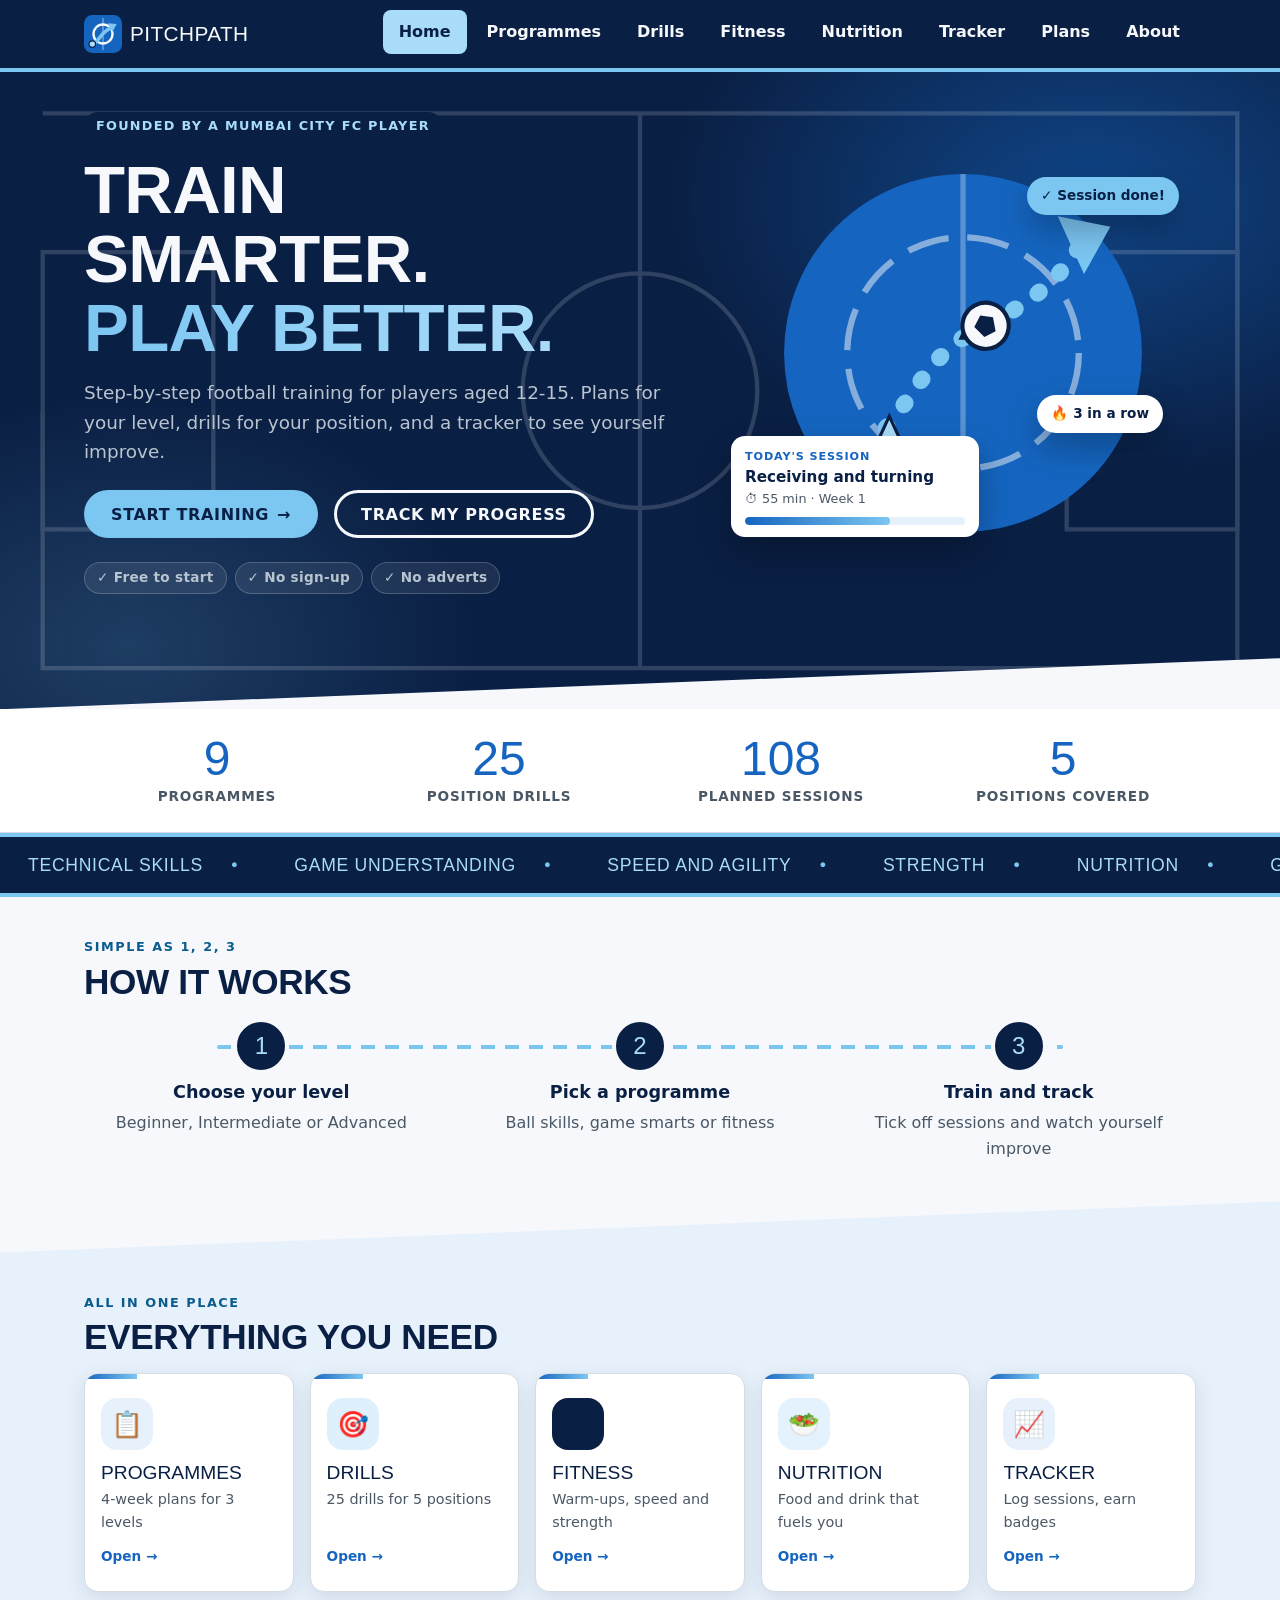
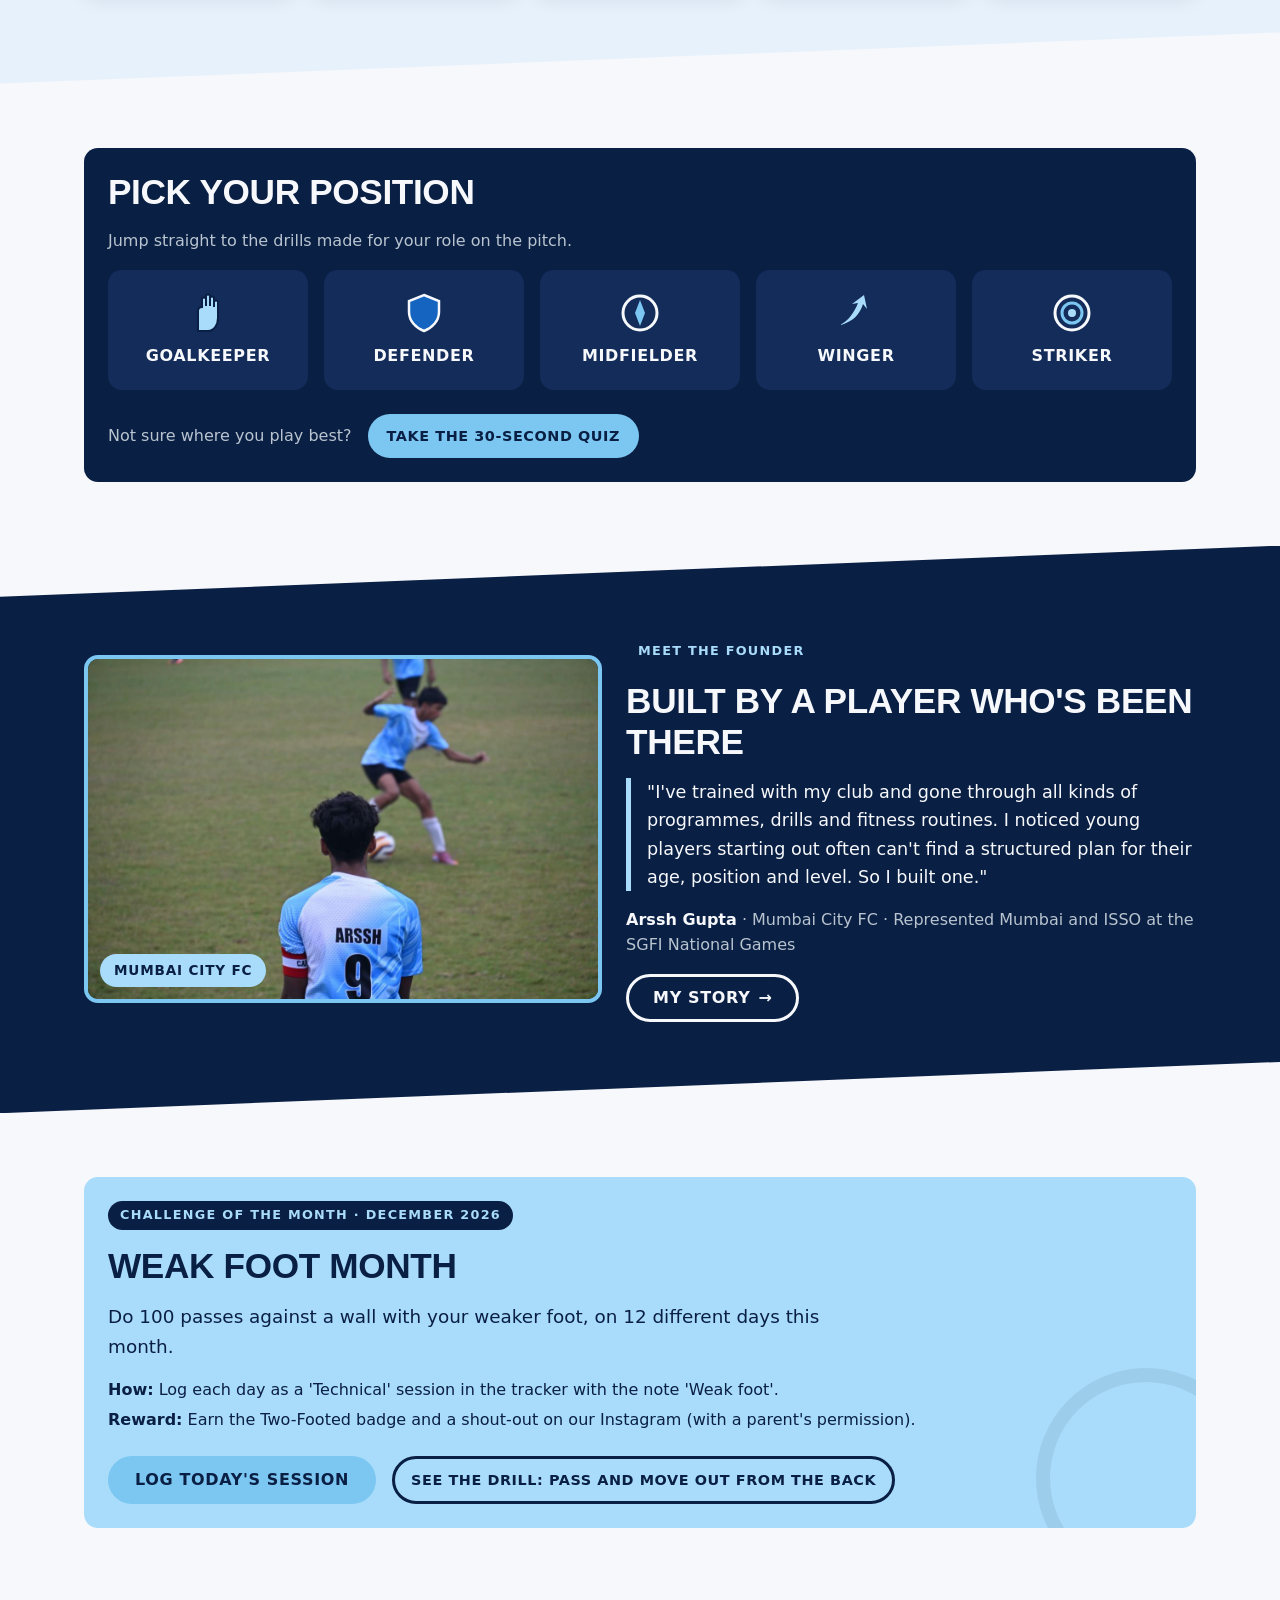
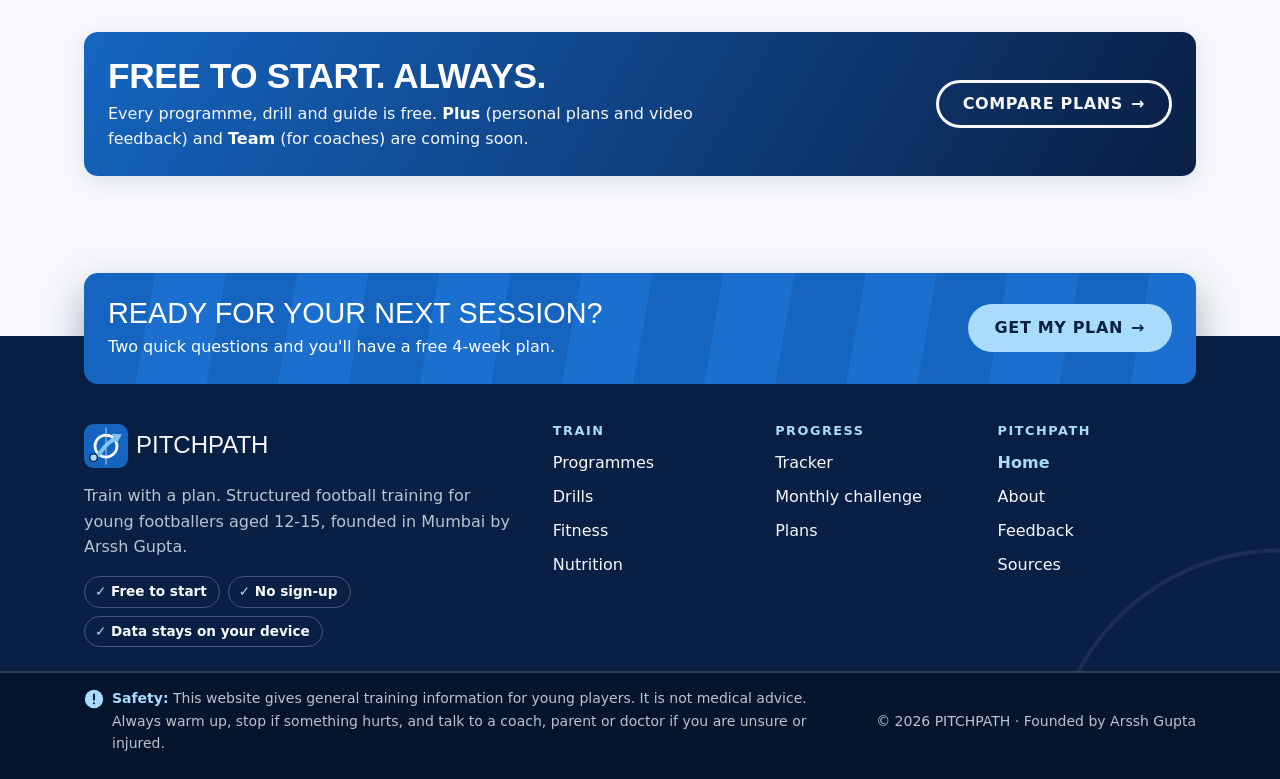
==== index.html @ d15c6f80 "Simpler programme plan, 25 drills, Sky & Navy palette and a new-look home page - Programmes: 'Today'" ====
<!DOCTYPE html>
<html lang="en">
<head>
  <meta charset="utf-8">
  <meta name="viewport" content="width=device-width, initial-scale=1">
  <title>PITCHPATH: Train with a plan.</title>
  <meta name="description" content="Free, structured football training for young players aged 12-15: programmes, position drills, fitness, nutrition and a progress tracker. Founded by Mumbai City FC player Arssh Gupta.">
  <link rel="icon" href="assets/img/logo-icon.svg" type="image/svg+xml">
  <link rel="stylesheet" href="assets/css/variables.css">
  <link rel="stylesheet" href="assets/css/base.css">
  <link rel="stylesheet" href="assets/css/components.css">
  <link rel="stylesheet" href="assets/css/pages.css">
  <script type="module" src="assets/js/layout.js"></script>
  <script type="module" src="assets/js/plans.js"></script>
  <script type="module" src="assets/js/quiz.js"></script>
</head>
<body>
  <a class="skip-link" href="#main">Skip to main content</a>
  <div id="site-header"></div>
  <noscript>
    <nav class="noscript-nav" aria-label="Main (no JavaScript)">
      <a href="index.html">Home</a><a href="programmes.html">Programmes</a><a href="drills.html">Drills</a><a href="fitness.html">Fitness</a><a href="nutrition.html">Nutrition</a><a href="tracker.html">Tracker</a><a href="plans.html">Plans</a><a href="about.html">About</a><a href="feedback.html">Feedback</a><a href="sources.html">Sources</a>
    </nav>
    <p class="notice notice--warning container">Some parts of this site (drills, tracker, timers) need JavaScript turned on.</p>
  </noscript>

  <main id="main" tabindex="-1">
    <!-- HERO -->
    <section class="hero on-dark" aria-labelledby="hero-title">
      <svg class="hero__pitch" viewBox="0 0 1200 600" preserveAspectRatio="xMidYMid slice" aria-hidden="true" focusable="false">
        <g fill="none" stroke="#F6F8FB" stroke-width="4">
          <rect class="draw" x="40" y="40" width="1120" height="520"/>
          <line class="draw" x1="600" y1="40" x2="600" y2="560"/>
          <circle class="draw" cx="600" cy="300" r="110"/>
          <rect class="draw" x="40" y="170" width="160" height="260"/>
          <rect class="draw" x="1000" y="170" width="160" height="260"/>
        </g>
      </svg>
      <div class="container hero__grid">
        <div class="hero__text">
          <span class="eyebrow hero-in" style="--delay:0ms">Founded by a Mumbai City FC player</span>
          <h1 id="hero-title" class="hero-in" style="--delay:120ms">Train smarter. <span class="highlight">Play better.</span></h1>
          <p class="lead hero-in" style="--delay:240ms">Step-by-step football training for players aged 12-15. Plans for your level, drills for your position, and a tracker to see yourself improve.</p>
          <div class="btn-row hero-in" style="--delay:360ms">
            <a class="btn btn--primary btn--arrow" href="programmes.html">Start Training</a>
            <a class="btn btn--outline" href="tracker.html">Track My Progress</a>
          </div>
          <ul class="hero__proof hero-in" style="--delay:480ms" aria-label="Why PITCHPATH"><li>✓ Free to start</li><li>✓ No sign-up</li><li>✓ No adverts</li></ul>
        </div>
        <!-- Hero visual: the animated ball path, with floating "app" cards
             that show what using PITCHPATH looks like -->
        <div class="hero__visual" aria-hidden="true">
        <svg class="hero__art" viewBox="0 0 380 380" aria-hidden="true" focusable="false">
            <circle cx="190" cy="190" r="170" fill="#1565C0"/>
            <circle class="spin-slow" cx="190" cy="190" r="110" fill="none" stroke="#F6F8FB" stroke-width="6" opacity="0.5" stroke-dasharray="40 18"/>
            <line x1="190" y1="20" x2="190" y2="360" stroke="#F6F8FB" stroke-width="5" opacity="0.3"/>
            <path id="ball-path" d="M70 290 C130 280 140 200 200 170 S280 120 300 90" fill="none" stroke="#7CC6F2" stroke-width="16" stroke-linecap="round" stroke-dasharray="2 26" class="dash-move"/>
            <polygon class="arrow-pulse" points="280,60 330,70 305,115" fill="#7CC6F2"/>
            <polygon points="120,250 108,276 132,276" fill="#A9DCFA" stroke="#0A1F44" stroke-width="3"/>
            <polygon points="200,150 188,176 212,176" fill="#A9DCFA" stroke="#0A1F44" stroke-width="3"/>
            <g class="rolling-ball">
              <circle r="22" fill="#F6F8FB" stroke="#0A1F44" stroke-width="4"/>
              <polygon points="0,-11 10,-4 6,9 -6,9 -10,-4" fill="#0A1F44"/>
              <animateMotion dur="3.6s" repeatCount="indefinite" keyPoints="0;1;1" keyTimes="0;0.75;1" calcMode="linear" rotate="auto">
                <mpath href="#ball-path"/>
              </animateMotion>
            </g>
          </svg>
          <div class="float-card float-card--plan">
            <span class="float-card__label">Today's session</span>
            <strong>Receiving and turning</strong>
            <span class="float-card__meta">⏱ 55 min · Week 1</span>
            <span class="float-card__bar"><span></span></span>
          </div>
          <div class="float-chip float-chip--done">✓ Session done!</div>
          <div class="float-chip float-chip--streak">🔥 3 in a row</div>
        </div>
      </div>
    </section>

    <!-- NUMBERS (count up when they scroll into view) -->
    <section class="stats-strip" aria-label="PITCHPATH in numbers">
      <div class="container stats-strip__grid">
        <div class="count-stat" data-reveal><span class="count-stat__value" data-count="9">9</span><span class="count-stat__label">Programmes</span></div>
        <div class="count-stat" data-reveal><span class="count-stat__value" data-count="25">25</span><span class="count-stat__label">Position drills</span></div>
        <div class="count-stat" data-reveal><span class="count-stat__value" data-count="108">108</span><span class="count-stat__label">Planned sessions</span></div>
        <div class="count-stat" data-reveal><span class="count-stat__value" data-count="5">5</span><span class="count-stat__label">Positions covered</span></div>
      </div>
    </section>

    <!-- MOVING TICKER -->
    <div class="ticker" aria-hidden="true">
      <div class="ticker__track">
        <span>Technical skills</span><span>Game understanding</span><span>Speed and agility</span><span>Strength</span><span>Nutrition</span><span>Goalkeepers</span><span>Defenders</span><span>Midfielders</span><span>Wingers</span><span>Strikers</span>
        <span>Technical skills</span><span>Game understanding</span><span>Speed and agility</span><span>Strength</span><span>Nutrition</span><span>Goalkeepers</span><span>Defenders</span><span>Midfielders</span><span>Wingers</span><span>Strikers</span>
      </div>
    </div>

    <!-- HOW IT WORKS: three quick steps -->
    <section class="section section--compact" aria-labelledby="how-title">
      <div class="container">
        <p class="kicker" data-reveal>Simple as 1, 2, 3</p>
        <h2 id="how-title" data-reveal>How it works</h2>
        <ol class="how-steps" data-in-view>
          <li data-reveal><span class="how-steps__num" aria-hidden="true">1</span><strong>Choose your level</strong><span>Beginner, Intermediate or Advanced</span></li>
          <li data-reveal><span class="how-steps__num" aria-hidden="true">2</span><strong>Pick a programme</strong><span>Ball skills, game smarts or fitness</span></li>
          <li data-reveal><span class="how-steps__num" aria-hidden="true">3</span><strong>Train and track</strong><span>Tick off sessions and watch yourself improve</span></li>
        </ol>
      </div>
    </section>

    <!-- FIVE CONTENT AREAS -->
    <section class="band band--tint" aria-labelledby="areas-title">
      <div class="container">
        <p class="kicker" data-reveal>All in one place</p>
        <h2 id="areas-title" data-reveal>Everything you need</h2>
        <ul class="area-tiles">
          <li data-reveal><a class="area-tile area-tile--green" href="programmes.html"><span class="area-tile__icon" aria-hidden="true">📋</span><span class="area-tile__title">Programmes</span><span class="area-tile__text">4-week plans for 3 levels</span><span class="area-tile__go" aria-hidden="true">Open →</span></a></li>
          <li data-reveal><a class="area-tile area-tile--orange" href="drills.html"><span class="area-tile__icon" aria-hidden="true">🎯</span><span class="area-tile__title">Drills</span><span class="area-tile__text">25 drills for 5 positions</span><span class="area-tile__go" aria-hidden="true">Open →</span></a></li>
          <li data-reveal><a class="area-tile area-tile--navy" href="fitness.html"><span class="area-tile__icon" aria-hidden="true">⚡</span><span class="area-tile__title">Fitness</span><span class="area-tile__text">Warm-ups, speed and strength</span><span class="area-tile__go" aria-hidden="true">Open →</span></a></li>
          <li data-reveal><a class="area-tile area-tile--yellow" href="nutrition.html"><span class="area-tile__icon" aria-hidden="true">🥗</span><span class="area-tile__title">Nutrition</span><span class="area-tile__text">Food and drink that fuels you</span><span class="area-tile__go" aria-hidden="true">Open →</span></a></li>
          <li data-reveal><a class="area-tile area-tile--white" href="tracker.html"><span class="area-tile__icon" aria-hidden="true">📈</span><span class="area-tile__title">Tracker</span><span class="area-tile__text">Log sessions, earn badges</span><span class="area-tile__go" aria-hidden="true">Open →</span></a></li>
        </ul>
      </div>
    </section>

    <!-- PICK YOUR POSITION -->
    <section class="section" aria-labelledby="position-title">
      <div class="container">
        <div class="position-box on-dark" data-reveal>
          <h2 id="position-title">Pick your position</h2>
          <p>Jump straight to the drills made for your role on the pitch.</p>
          <nav class="position-picker" aria-label="Drills by position">
            <a href="drills.html?position=goalkeeper">
              <svg viewBox="0 0 44 44" aria-hidden="true"><path d="M12 40V20c0-3 2-4 4-4V8c0-2 4-2 4 0v7-10c0-2 4-2 4 0v10-8c0-2 4-2 4 0v9-5c0-2 4-2 4 0v16c0 7-4 13-10 13z" fill="#A9DCFA" stroke="#0A1F44" stroke-width="2"/></svg>
              Goalkeeper
            </a>
            <a href="drills.html?position=defender">
              <svg viewBox="0 0 44 44" aria-hidden="true"><path d="M22 4l15 6v11c0 9-7 16-15 19C14 37 7 30 7 21V10z" fill="#1565C0" stroke="#F6F8FB" stroke-width="2.5"/></svg>
              Defender
            </a>
            <a href="drills.html?position=midfielder">
              <svg viewBox="0 0 44 44" aria-hidden="true"><circle cx="22" cy="22" r="17" fill="none" stroke="#F6F8FB" stroke-width="3"/><path d="M22 9l5 13-5 13-5-13z" fill="#7CC6F2"/></svg>
              Midfielder
            </a>
            <a href="drills.html?position=winger">
              <svg viewBox="0 0 44 44" aria-hidden="true"><path d="M6 34C14 30 20 22 24 12l-6 1 12-9 3 14-4-5c-3 10-10 18-23 21z" fill="#A9DCFA"/></svg>
              Winger
            </a>
            <a href="drills.html?position=striker">
              <svg viewBox="0 0 44 44" aria-hidden="true"><circle cx="22" cy="22" r="17" fill="none" stroke="#F6F8FB" stroke-width="3"/><circle cx="22" cy="22" r="10" fill="none" stroke="#7CC6F2" stroke-width="3"/><circle cx="22" cy="22" r="4" fill="#A9DCFA"/></svg>
              Striker
            </a>
          </nav>
          <p class="quiz-cta">Not sure where you play best? <button type="button" class="btn btn--primary btn--small" data-open-quiz>Take the 30-second quiz</button></p>
        </div>
      </div>
    </section>

    <!-- FOUNDER -->
    <section class="band band--dark on-dark" aria-labelledby="founder-title">
      <div class="container founder">
        <div class="founder__media" data-reveal>
          <img class="founder__photo" src="assets/img/founder-action.jpg" alt="Arssh Gupta wearing number 9 and the captain's armband during a match" width="1200" height="800" loading="lazy">
          <span class="founder__tag">Mumbai City FC</span>
        </div>
        <div data-reveal>
          <span class="eyebrow">Meet the founder</span>
          <h2 id="founder-title">Built by a player who's been there</h2>
          <blockquote class="founder__quote">
            <p>"I've trained with my club and gone through all kinds of programmes, drills and fitness routines. I noticed young players starting out often can't find a structured plan for their age, position and level. So I built one."</p>
          </blockquote>
          <p class="founder__name"><strong><span class="founder-name">Arssh Gupta</span></strong> · Mumbai City FC · Represented Mumbai and ISSO at the SGFI National Games</p>
          <a class="btn btn--outline btn--arrow" href="about.html">My story</a>
        </div>
      </div>
    </section>

    <!-- CHALLENGE OF THE MONTH -->
    <section class="section" aria-labelledby="challenge-title">
      <div class="container">
        <div class="challenge" id="challenge" data-reveal></div>
      </div>
    </section>

    <!-- PLANS (one slim banner) -->
    <section class="section section--compact" aria-labelledby="home-plans-title">
      <div class="container">
        <div class="plans-banner on-dark" data-reveal>
          <div>
            <h2 id="home-plans-title">Free to start. Always.</h2>
            <p>Every programme, drill and guide is free. <strong>Plus</strong> (personal plans and video feedback) and <strong>Team</strong> (for coaches) are coming soon.</p>
          </div>
          <a class="btn btn--outline btn--arrow" href="plans.html">Compare plans</a>
        </div>
      </div>
    </section>


  </main>

  <div id="site-footer"></div>
</body>
</html>
---- assets/css/variables.css ----
/* =========================================================
   variables.css — THE ONE PLACE to change the brand look.
   Change a colour or font here and the whole site updates.
   Every text/background pair used on the site is listed in
   docs/branding-checklist.md with its contrast ratio.
   ========================================================= */

:root {
  /* ---- Brand colours: "Sky & Navy" (version 6, picked by the creator) ---- */
  --color-primary: #1565C0;       /* royal blue (white text on it: 5.75:1) */
  --color-primary-dark: #0D47A1;  /* darker blue for hovers */
  --color-secondary: #7CC6F2;     /* sky blue (backgrounds only, with navy text: 8.7:1) */
  --color-secondary-text: #0B5C8E;/* deep sky, safe for TEXT on light backgrounds (6.7:1) */
  --color-dark: #0A1F44;          /* deep navy */
  --color-dark-2: #132C5A;        /* slightly lighter navy for cards on dark */
  --color-light: #F6F8FB;         /* off-white */
  --color-white: #FFFFFF;
  --color-accent: #A9DCFA;        /* pale sky (backgrounds, or text on navy only: 11:1) */
  --color-tint: #E7F1FB;          /* very light blue for soft panels */

  /* ---- Text colours ---- */
  --text-on-light: #0A1F44;
  --text-on-dark: #F6F8FB;
  --text-muted: #4A5866;          /* grey text on light backgrounds (6.9:1) */
  --text-muted-on-dark: #B8C4CF;  /* grey text on navy (9.8:1) */
  --color-error: #B3261E;         /* error red text on light (6.5:1) */
  --color-border: #D5DDE3;

  /* ---- Fonts (maximum two families) ---- */
  /* Headings: heavy, sporty system fonts */
  --font-heading: "Arial Black", "Segoe UI Black", "Helvetica Neue", Impact, Arial, sans-serif;
  /* Body: easy-to-read system fonts */
  --font-body: system-ui, -apple-system, "Segoe UI", Roboto, "Helvetica Neue", Arial, sans-serif;

  --font-size-base: 1rem;         /* 16px */
  --line-height: 1.6;

  /* ---- Spacing scale ---- */
  --space-1: 0.25rem;
  --space-2: 0.5rem;
  --space-3: 1rem;
  --space-4: 1.5rem;
  --space-5: 2.5rem;
  --space-6: 4rem;

  /* ---- Shapes and effects ---- */
  --radius: 14px;
  --radius-small: 8px;
  --shadow: 0 6px 20px rgba(10, 31, 68, 0.10);
  --shadow-hover: 0 10px 28px rgba(10, 31, 68, 0.18);
  --focus-ring: 3px solid #0A1F44;
  --angle: 4vw;                   /* height of the diagonal section dividers */
  --max-width: 1160px;
  --header-height: 68px;
}
---- assets/css/base.css ----
/* =========================================================
   base.css — reset, typography and page layout.
   Mobile-first: styles here are for phones, and media
   queries at the bottom add changes for bigger screens.
   ========================================================= */

*, *::before, *::after { box-sizing: border-box; }

/* Anything with the hidden attribute stays hidden, even if a class says display: flex */
[hidden] { display: none !important; }

html { -webkit-text-size-adjust: 100%; scroll-behavior: smooth; }

body {
  margin: 0;
  font-family: var(--font-body);
  font-size: var(--font-size-base);
  line-height: var(--line-height);
  color: var(--text-on-light);
  background: var(--color-light);
  overflow-x: hidden; /* safety net: never scroll sideways */
}

img, svg, canvas { max-width: 100%; height: auto; }

/* ---- Headings ---- */
h1, h2, h3, h4 {
  font-family: var(--font-heading);
  line-height: 1.15;
  margin: 0 0 var(--space-3);
  letter-spacing: -0.01em;
}
h1 { font-size: clamp(2rem, 7vw, 3.4rem); text-transform: uppercase; }
h2 { font-size: clamp(1.5rem, 4.5vw, 2.2rem); text-transform: uppercase; }
h3 { font-size: 1.25rem; }
h4 { font-size: 1.05rem; }

p { margin: 0 0 var(--space-3); }
ul, ol { padding-left: 1.4rem; margin: 0 0 var(--space-3); }
li { margin-bottom: var(--space-1); }

a { color: var(--color-primary); text-underline-offset: 3px; }
a:hover { color: var(--color-primary-dark); }

/* Visible focus outline for keyboard users, on every page */
:focus-visible {
  outline: var(--focus-ring);
  outline-offset: 3px;
  border-radius: 4px;
}
.on-dark :focus-visible, .site-header :focus-visible, .site-footer :focus-visible {
  outline-color: var(--color-accent);
}

/* ---- Skip link: first thing a keyboard user reaches ---- */
.skip-link {
  position: absolute;
  left: var(--space-3);
  top: -100px;
  z-index: 1000;
  background: var(--color-accent);
  color: var(--color-dark);
  padding: var(--space-2) var(--space-3);
  font-weight: 700;
  border-radius: var(--radius-small);
}
.skip-link:focus { top: var(--space-2); }

/* Text only screen readers can hear */
.visually-hidden {
  position: absolute !important;
  width: 1px; height: 1px;
  padding: 0; margin: -1px;
  overflow: hidden; clip: rect(0 0 0 0);
  white-space: nowrap; border: 0;
}

/* ---- Layout helpers ---- */
.container {
  width: 100%;
  max-width: var(--max-width);
  margin: 0 auto;
  padding: 0 var(--space-3);
}

main { display: block; min-height: 60vh; }
main:focus { outline: none; }

/* padding-block only sets top + bottom, so it never removes a container's side padding */
.section { padding-block: var(--space-5); }
.section--tight { padding-block: var(--space-4); }

.lead { font-size: 1.15rem; max-width: 65ch; }
.muted { color: var(--text-muted); }
.text-center { text-align: center; }

.grid { display: grid; gap: var(--space-4); grid-template-columns: 1fr; }
.grid > * { min-width: 0; } /* stops long content from making a column too wide */

/* ---- Tablet ---- */
@media (min-width: 601px) {
  .container { padding: 0 var(--space-4); }
  .grid--2, .grid--3, .grid--4, .grid--5 { grid-template-columns: repeat(2, 1fr); }
  .section { padding-block: var(--space-6); }
}

/* ---- Laptop ---- */
@media (min-width: 1025px) {
  .grid--3 { grid-template-columns: repeat(3, 1fr); }
  .grid--4 { grid-template-columns: repeat(4, 1fr); }
  .grid--5 { grid-template-columns: repeat(5, 1fr); }
}

/* Respect people who ask for less motion */
@media (prefers-reduced-motion: reduce) {
  html { scroll-behavior: auto; }
  *, *::before, *::after {
    animation-duration: 0.01ms !important;
    animation-iteration-count: 1 !important;
    transition-duration: 0.01ms !important;
  }
}
---- assets/css/components.css ----
/* =========================================================
   components.css — reusable pieces used on many pages:
   header, nav, buttons, cards, badges, tabs, accordions,
   modal, forms, tables, footer and the disclaimer strip.
   ========================================================= */

/* ---------- Header and navigation ---------- */
.site-header {
  position: sticky;
  top: 0;
  z-index: 100;
  background: var(--color-dark);
  color: var(--text-on-dark);
  border-bottom: 4px solid var(--color-secondary);
}
.site-header__inner {
  display: flex;
  align-items: center;
  justify-content: space-between;
  min-height: var(--header-height);
  gap: var(--space-3);
}
.brand {
  display: inline-flex;
  align-items: center;
  gap: var(--space-2);
  color: var(--text-on-dark);
  text-decoration: none;
  font-family: var(--font-heading);
  font-size: 1.3rem;
  letter-spacing: 0.02em;
  min-height: 44px;
}
.brand:hover { color: var(--color-accent); }
.brand img { width: 38px; height: 38px; }

/* The menu button only shows on phones and tablets */
.nav-toggle {
  display: inline-flex;
  align-items: center;
  gap: var(--space-2);
  min-width: 44px;
  min-height: 44px;
  padding: 0 var(--space-3);
  background: transparent;
  color: var(--text-on-dark);
  border: 2px solid var(--text-muted-on-dark);
  border-radius: var(--radius-small);
  font: inherit;
  font-weight: 700;
  cursor: pointer;
}
.nav-toggle__bars, .nav-toggle__bars::before, .nav-toggle__bars::after {
  display: block;
  width: 20px; height: 2px;
  background: currentColor;
  position: relative;
  transition: transform 0.2s;
}
.nav-toggle__bars::before, .nav-toggle__bars::after { content: ""; position: absolute; left: 0; }
.nav-toggle__bars::before { top: -6px; }
.nav-toggle__bars::after { top: 6px; }
.nav-toggle[aria-expanded="true"] .nav-toggle__bars { background: transparent; }
.nav-toggle[aria-expanded="true"] .nav-toggle__bars::before { transform: translateY(6px) rotate(45deg); }
.nav-toggle[aria-expanded="true"] .nav-toggle__bars::after { transform: translateY(-6px) rotate(-45deg); }

.main-nav {
  display: none; /* hidden on small screens until the button opens it */
  position: absolute;
  left: 0; right: 0;
  top: 100%;
  background: var(--color-dark);
  border-bottom: 4px solid var(--color-secondary);
  padding: var(--space-2) var(--space-3) var(--space-4);
  max-height: calc(100vh - var(--header-height));
  overflow-y: auto;
}
.main-nav.is-open { display: block; }
.main-nav ul { list-style: none; margin: 0; padding: 0; }
.main-nav a {
  display: flex;
  align-items: center;
  min-height: 48px;
  padding: 0 var(--space-3);
  color: var(--text-on-dark);
  text-decoration: none;
  font-weight: 700;
  border-radius: var(--radius-small);
}
.main-nav a:hover { background: var(--color-dark-2); color: var(--color-accent); }
.main-nav a[aria-current="page"] {
  background: var(--color-accent);
  color: var(--color-dark);
}

@media (min-width: 1025px) {
  .nav-toggle { display: none; }
  .main-nav {
    display: block;
    position: static;
    padding: 0;
    border: 0;
    max-height: none;
    overflow: visible;
  }
  .main-nav ul { display: flex; gap: var(--space-1); }
  .main-nav a { min-height: 44px; padding: 0 var(--space-3); }
}

/* Simple nav shown only when JavaScript is off */
.noscript-nav { background: var(--color-dark); padding: var(--space-3); }
.noscript-nav a { color: var(--text-on-dark); margin-right: var(--space-3); display: inline-block; min-height: 44px; }

/* ---------- Breadcrumbs ---------- */
.breadcrumbs { font-size: 0.95rem; padding: var(--space-3) 0 0; }
.breadcrumbs ol { list-style: none; padding: 0; margin: 0; display: flex; flex-wrap: wrap; gap: var(--space-2); }
.breadcrumbs li + li::before { content: "›"; margin-right: var(--space-2); color: var(--text-muted); }

/* ---------- Buttons ---------- */
.btn {
  display: inline-flex;
  align-items: center;
  justify-content: center;
  gap: var(--space-2);
  min-height: 48px;
  padding: 0 var(--space-4);
  border: 3px solid transparent;
  border-radius: 999px;
  font-family: var(--font-body);
  font-size: 1rem;
  font-weight: 800;
  text-decoration: none;
  text-transform: uppercase;
  letter-spacing: 0.04em;
  cursor: pointer;
  transition: transform 0.15s, box-shadow 0.15s, background-color 0.15s;
}
.btn:hover { transform: translateY(-2px); box-shadow: var(--shadow-hover); }
.btn:active { transform: translateY(0); }

/* Orange button: navy text (5.7:1). White text on orange would fail contrast. */
.btn--primary { background: var(--color-secondary); color: var(--color-dark); }
.btn--primary:hover { background: #9AD4F5; color: var(--color-dark); }

.btn--green { background: var(--color-primary); color: var(--color-white); }
.btn--green:hover { background: var(--color-primary-dark); color: var(--color-white); }

.btn--outline { background: transparent; color: var(--color-dark); border-color: var(--color-dark); }
.btn--outline:hover { background: var(--color-dark); color: var(--text-on-dark); }

.on-dark .btn--outline { color: var(--text-on-dark); border-color: var(--text-on-dark); }
.on-dark .btn--outline:hover { background: var(--text-on-dark); color: var(--color-dark); }

.btn--danger { background: var(--color-white); color: var(--color-error); border-color: var(--color-error); }
.btn--danger:hover { background: var(--color-error); color: var(--color-white); }

.btn--small { min-height: 44px; padding: 0 var(--space-3); font-size: 0.9rem; }

.btn-row { display: flex; flex-wrap: wrap; gap: var(--space-3); margin: var(--space-4) 0; }

/* ---------- Cards ---------- */
.card {
  background: var(--color-white);
  border-radius: var(--radius);
  box-shadow: var(--shadow);
  padding: var(--space-4);
  border-top: 6px solid var(--color-primary);
  transition: transform 0.15s, box-shadow 0.15s;
  display: flex;
  flex-direction: column;
}
.card h3 { margin-bottom: var(--space-2); }
.card p:last-child { margin-bottom: 0; }
.card--link { position: relative; }
.card--link:hover { transform: translateY(-4px); box-shadow: var(--shadow-hover); }
.card--link a::after { content: ""; position: absolute; inset: 0; } /* whole card clickable */
.card--link a { text-decoration: none; color: var(--text-on-light); }
.card--orange { border-top-color: var(--color-secondary); }
.card--navy { border-top-color: var(--color-dark); }
.card--yellow { border-top-color: var(--color-accent); }

.card__icon {
  width: 56px; height: 56px;
  border-radius: 50%;
  background: var(--color-tint);
  display: grid; place-items: center;
  margin-bottom: var(--space-3);
}
.card__icon svg { width: 30px; height: 30px; }

/* ---------- Badges / chips ---------- */
.badge {
  display: inline-block;
  padding: 2px 10px;
  border-radius: 999px;
  font-size: 0.8rem;
  font-weight: 700;
  text-transform: uppercase;
  letter-spacing: 0.04em;
  background: var(--color-tint);
  color: var(--color-primary-dark);
  margin: 0 4px 4px 0;
}
.badge--beginner { background: #E7F1FB; color: #0D47A1; }
.badge--intermediate { background: #FFF1D6; color: #7A4A00; }
.badge--advanced { background: #FDE3D3; color: #8A3208; }
.badge--dark { background: var(--color-dark); color: var(--text-on-dark); }

/* ---------- Diagonal section dividers (sporty angled edges) ---------- */
.band {
  position: relative;
  padding: calc(var(--space-5) + var(--angle)) 0;
  clip-path: polygon(0 var(--angle), 100% 0, 100% calc(100% - var(--angle)), 0 100%);
}
.band--dark { background: var(--color-dark); color: var(--text-on-dark); }
.band--green { background: var(--color-primary); color: var(--color-white); }
.band--tint { background: var(--color-tint); }
.band--dark a:not(.btn), .band--green a:not(.btn) { color: var(--color-accent); }
.band--green .card a, .band--dark .card a { color: var(--text-on-light); }

/* ---------- Page hero (top banner of inner pages) ---------- */
.page-hero {
  background: var(--color-primary);
  color: var(--color-white);
  padding: var(--space-5) 0 calc(var(--space-5) + var(--angle));
  clip-path: polygon(0 0, 100% 0, 100% calc(100% - var(--angle)), 0 100%);
  position: relative;
  overflow: hidden;
}
.page-hero::after { /* centre circle pitch marking */
  content: "";
  position: absolute;
  right: -80px; top: 50%;
  width: 260px; height: 260px;
  border: 4px solid rgba(255, 255, 255, 0.18);
  border-radius: 50%;
  transform: translateY(-50%);
  pointer-events: none;
}
.page-hero p { max-width: 60ch; font-size: 1.1rem; }
.page-hero .eyebrow { color: var(--color-accent); background: var(--color-dark); }

.eyebrow {
  display: inline-block;
  font-weight: 800;
  text-transform: uppercase;
  letter-spacing: 0.1em;
  font-size: 0.8rem;
  padding: 4px 12px;
  border-radius: 999px;
  background: var(--color-dark);
  color: var(--color-accent);
  margin-bottom: var(--space-3);
}

/* ---------- Tabs (level selector) ---------- */
.tabs { display: flex; flex-wrap: wrap; gap: var(--space-2); margin-bottom: var(--space-4); }
.tab {
  min-height: 48px;
  padding: 0 var(--space-4);
  border-radius: 999px;
  border: 3px solid var(--color-dark);
  background: var(--color-white);
  color: var(--color-dark);
  font: inherit;
  font-weight: 800;
  cursor: pointer;
}
.tab[aria-selected="true"] { background: var(--color-dark); color: var(--color-accent); }
.tab:hover { background: var(--color-tint); }
.tab[aria-selected="true"]:hover { background: var(--color-dark); }

/* ---------- Accordion ---------- */
.accordion { border-radius: var(--radius); background: var(--color-white); box-shadow: var(--shadow); margin-bottom: var(--space-3); overflow: hidden; }
.accordion__button {
  width: 100%;
  display: flex;
  justify-content: space-between;
  align-items: center;
  gap: var(--space-3);
  min-height: 56px;
  padding: var(--space-3) var(--space-4);
  background: var(--color-white);
  border: 0;
  font: inherit;
  font-weight: 700;
  text-align: left;
  color: var(--text-on-light);
  cursor: pointer;
}
.accordion__button:hover { background: var(--color-tint); }
.accordion__button::after {
  content: "+";
  font-family: var(--font-heading);
  font-size: 1.5rem;
  color: var(--color-primary);
  flex-shrink: 0;
}
.accordion__button[aria-expanded="true"]::after { content: "–"; }
.accordion__panel { padding: 0 var(--space-4) var(--space-4); border-top: 1px solid var(--color-border); }
.accordion__panel[hidden] { display: none; }

/* ---------- Modal (drill detail) ---------- */
.modal {
  border: 0;
  padding: 0;
  border-radius: var(--radius);
  width: min(760px, calc(100vw - 24px));
  max-height: calc(100vh - 24px);
  box-shadow: 0 20px 60px rgba(0, 0, 0, 0.4);
  color: var(--text-on-light);
}
.modal::backdrop { background: rgba(10, 31, 68, 0.7); }
.modal__header {
  position: sticky; top: 0;
  background: var(--color-dark);
  color: var(--text-on-dark);
  padding: var(--space-3) var(--space-4);
  display: flex; justify-content: space-between; align-items: flex-start; gap: var(--space-3);
  z-index: 1;
}
.modal__header h2 { font-size: 1.4rem; margin: 0; }
.modal__close {
  min-width: 44px; min-height: 44px;
  background: var(--color-accent); color: var(--color-dark);
  border: 0; border-radius: 50%;
  font-size: 1.4rem; font-weight: 900; cursor: pointer; flex-shrink: 0;
}
.modal__body { padding: var(--space-4); }

/* ---------- Forms ---------- */
.form-grid { display: grid; gap: var(--space-3); grid-template-columns: 1fr; }
@media (min-width: 601px) { .form-grid--2 { grid-template-columns: 1fr 1fr; } }
.field { display: flex; flex-direction: column; gap: var(--space-1); }
.field label, .field legend { font-weight: 700; }
.field .hint { font-size: 0.9rem; color: var(--text-muted); }
input, select, textarea {
  font: inherit;
  min-height: 48px;
  padding: var(--space-2) var(--space-3);
  border: 2px solid #8796A3;
  border-radius: var(--radius-small);
  background: var(--color-white);
  color: var(--text-on-light);
  width: 100%;
}
textarea { min-height: 96px; resize: vertical; }
input:focus-visible, select:focus-visible, textarea:focus-visible { border-color: var(--color-primary); }
input[type="range"] { padding: 0; border: 0; accent-color: var(--color-primary); }
input[type="file"] { border-style: dashed; }
input[aria-invalid="true"], select[aria-invalid="true"], textarea[aria-invalid="true"] { border-color: var(--color-error); }
.field-error { color: var(--color-error); font-weight: 700; font-size: 0.9rem; min-height: 0; }
.field-error:empty { display: none; }
fieldset { border: 0; padding: 0; margin: 0; }
.radio-row { display: flex; flex-wrap: wrap; gap: var(--space-2); }
.radio-row label {
  display: inline-flex; align-items: center; gap: var(--space-2);
  min-height: 44px; padding: 0 var(--space-3);
  border: 2px solid var(--color-border); border-radius: 999px; font-weight: 600; cursor: pointer;
  background: var(--color-white);
}
.radio-row input { width: auto; min-height: 0; }
.radio-row label:has(input:checked) { border-color: var(--color-primary); background: var(--color-tint); }

/* Status messages (success / error) */
.notice {
  padding: var(--space-3) var(--space-4);
  border-radius: var(--radius-small);
  border-left: 6px solid var(--color-primary);
  background: var(--color-tint);
  margin: var(--space-3) 0;
}
.notice--warning { border-left-color: #D98E04; background: #FFF4E5; }
.notice--error { border-left-color: var(--color-error); background: #FDECEA; }
.notice:empty { display: none; }

/* ---------- Tables (scroll sideways inside their box on phones) ---------- */
.table-wrap { width: 100%; overflow-x: auto; border-radius: var(--radius-small); }
table { width: 100%; border-collapse: collapse; background: var(--color-white); }
th, td { padding: var(--space-2) var(--space-3); text-align: left; border-bottom: 1px solid var(--color-border); vertical-align: top; }
th { background: var(--color-dark); color: var(--text-on-dark); font-size: 0.9rem; text-transform: uppercase; letter-spacing: 0.04em; }
tbody tr:nth-child(even) { background: #EEF3F9; }

/* ---------- Disclaimer strip ---------- */
.disclaimer {
  background: var(--color-accent);
  color: var(--color-dark);
  padding: var(--space-3) 0;
  font-weight: 600;
}
.disclaimer p { margin: 0; display: flex; gap: var(--space-3); align-items: flex-start; }
.disclaimer svg { flex-shrink: 0; width: 28px; height: 28px; }

/* ---------- Footer ---------- */
.site-footer {
  position: relative;
  background: var(--color-dark);
  color: var(--text-muted-on-dark);
  margin-top: 120px;             /* room for the "next step" card that sticks up */
  padding-top: 1px;
  /* faint centre-circle pitch marking, drawn as a background so nothing spills out */
  background-image: radial-gradient(circle at 100% 100%, transparent 0 226px, rgba(247, 249, 250, 0.07) 227px 230px, transparent 231px);
}
.site-footer a { color: var(--text-on-dark); text-decoration: none; }

/* 1. The "next step" card, half over the page and half over the footer */
.footer-cta {
  position: relative;
  margin-top: -64px;
  display: flex; flex-wrap: wrap; align-items: center; justify-content: space-between; gap: var(--space-3);
  padding: var(--space-4);
  border-radius: var(--radius);
  color: var(--color-white);
  /* mown-grass stripes, like a real pitch */
  background: repeating-linear-gradient(100deg, #1565C0 0 70px, #1A6FCF 70px 140px);
  box-shadow: 0 18px 40px rgba(10, 31, 68, 0.35);
}
.footer-cta__title { font-family: var(--font-heading); font-size: clamp(1.3rem, 4vw, 1.8rem); text-transform: uppercase; margin: 0 0 var(--space-1); color: var(--color-white); line-height: 1.15; }
.footer-cta__text { margin: 0; color: var(--color-white); }
.footer-cta .btn--primary { background: var(--color-accent); color: var(--color-dark); }
.footer-cta .btn--primary:hover { background: var(--color-white); color: var(--color-dark); }

/* 2. Brand block + link columns */
.footer-main { display: grid; gap: var(--space-5); padding: var(--space-5) 0 var(--space-4); position: relative; }
@media (min-width: 900px) { .footer-main { grid-template-columns: 1.2fr 1.8fr; } }
.footer-brand { display: inline-flex; align-items: center; gap: var(--space-2); font-family: var(--font-heading); font-size: 1.5rem; color: var(--text-on-dark); min-height: 44px; }
.footer-brand img { width: 44px; height: 44px; transition: transform 0.5s cubic-bezier(0.3, 1.6, 0.5, 1); }
.footer-brand:hover img { transform: rotate(-360deg); }
.footer-about p { margin: var(--space-2) 0 var(--space-3); max-width: 42ch; }
.footer-chips { list-style: none; padding: 0; margin: 0; display: flex; flex-wrap: wrap; gap: var(--space-2); }
.footer-chips li {
  margin: 0; font-size: 0.85rem; font-weight: 700; color: var(--text-on-dark);
  padding: 4px 12px 4px 26px; border-radius: 999px; position: relative;
  border: 1px solid rgba(247, 249, 250, 0.25);
}
.footer-chips li::before { content: "✓"; position: absolute; left: 10px; color: var(--color-accent); }

.footer-links { display: grid; gap: var(--space-4); grid-template-columns: repeat(2, 1fr); }
@media (min-width: 601px) { .footer-links { grid-template-columns: repeat(3, 1fr); } }
.footer-col h2 {
  font-family: var(--font-body); font-size: 0.8rem; font-weight: 800;
  text-transform: uppercase; letter-spacing: 0.12em;
  color: var(--color-accent); margin-bottom: var(--space-2);
}
.footer-col ul { list-style: none; padding: 0; margin: 0; }
.footer-col li { margin: 0; }
.footer-col a {
  position: relative;
  display: inline-flex; align-items: center;
  min-height: 34px; color: var(--text-on-dark);
  transition: color 0.2s, transform 0.2s;
}
.footer-col a::before { content: "›"; position: absolute; left: -14px; color: var(--color-secondary); font-weight: 900; opacity: 0; transform: translateX(-6px); transition: opacity 0.2s, transform 0.2s; }
.footer-col a:hover { color: var(--color-accent); transform: translateX(4px); }
.footer-col a:hover::before { opacity: 1; transform: none; }
.footer-col a[aria-current="page"] { color: var(--color-accent); font-weight: 700; }
@media (pointer: coarse) { .footer-col a { min-height: 44px; } } /* bigger tap targets on touch screens */

/* 3. Bottom bar: safety note + copyright, with a ball rolling along the touchline */
.footer-bottom { position: relative; background: #06142E; padding: var(--space-3) 0 var(--space-4); }
@media (max-width: 899px) { .footer-bottom { padding-bottom: 80px; } } /* keeps text clear of the back-to-top button */
.footer-touchline { position: absolute; left: 0; right: 0; top: 0; height: 2px; background: rgba(247, 249, 250, 0.18); }
.footer-ball {
  position: absolute; top: -9px; left: -24px;
  width: 18px; height: 18px; border-radius: 50%;
  background: radial-gradient(circle at 50% 50%, #0A1F44 0 3px, transparent 3.5px),
              radial-gradient(circle at 20% 30%, #0A1F44 0 2px, transparent 2.5px),
              radial-gradient(circle at 80% 30%, #0A1F44 0 2px, transparent 2.5px),
              radial-gradient(circle at 30% 85%, #0A1F44 0 2px, transparent 2.5px),
              radial-gradient(circle at 75% 85%, #0A1F44 0 2px, transparent 2.5px),
              #F6F8FB;
  box-shadow: 0 2px 6px rgba(0, 0, 0, 0.4);
  animation: ball-roll 14s linear infinite;
}
@keyframes ball-roll {
  0% { left: -24px; transform: rotate(0deg); }
  55% { left: calc(100% + 24px); transform: rotate(1440deg); }
  100% { left: calc(100% + 24px); transform: rotate(1440deg); }
}
.footer-bottom__inner { display: grid; gap: var(--space-2); }
@media (min-width: 900px) { .footer-bottom__inner { grid-template-columns: 1fr auto; align-items: center; gap: var(--space-5); } }
.footer-safety { display: flex; gap: var(--space-2); align-items: flex-start; margin: 0; font-size: 0.875rem; color: var(--text-muted-on-dark); }
.footer-safety svg { width: 20px; height: 20px; flex-shrink: 0; margin-top: 2px; }
.footer-safety strong { color: var(--color-accent); }
.footer-copy { margin: 0; font-size: 0.875rem; color: var(--text-muted-on-dark); white-space: nowrap; }
@media (max-width: 899px) { .footer-copy { white-space: normal; } }

/* ---------- Small utilities ---------- */
.stat-grid { display: grid; gap: var(--space-3); grid-template-columns: repeat(2, 1fr); }
@media (min-width: 601px) { .stat-grid { grid-template-columns: repeat(4, 1fr); } }
.stat {
  background: var(--color-dark);
  color: var(--text-on-dark);
  border-radius: var(--radius);
  padding: var(--space-3) var(--space-4);
}
.stat__value { font-family: var(--font-heading); font-size: 2rem; color: var(--color-accent); line-height: 1.1; }
.stat__label { font-size: 0.9rem; color: var(--text-muted-on-dark); }

.check-list { list-style: none; padding: 0; }
.check-list li { padding-left: 2rem; position: relative; margin-bottom: var(--space-2); }
.check-list li::before {
  content: "✓";
  position: absolute; left: 0; top: 0;
  width: 1.4rem; height: 1.4rem;
  border-radius: 50%;
  background: var(--color-primary); color: var(--color-white);
  display: grid; place-items: center;
  font-size: 0.8rem; font-weight: 900;
}

.placeholder-img {
  width: 100%;
  border-radius: var(--radius);
  display: block;
}

.flag {
  background: #FFF4E5;
  border: 2px dashed var(--color-secondary-text);
  border-radius: var(--radius-small);
  padding: var(--space-2) var(--space-3);
  font-size: 0.9rem;
}

/* In-page "Are you sure?" box (see askToConfirm in storage.js) */
.confirm-dialog { width: min(480px, calc(100vw - 24px)); }

/* =========================================================
   ANIMATIONS AND EFFECTS (driven by assets/js/effects.js)
   Everything here is switched off for "reduced motion"
   by the rule at the bottom of base.css.
   ========================================================= */

/* Page gently fades in */
main { animation: page-in 0.5s ease both; }
@keyframes page-in { from { opacity: 0; transform: translateY(8px); } to { opacity: 1; transform: none; } }

/* Fade-up reveal: only hidden once JS has added .js-motion to <html> */
.js-motion [data-reveal] {
  opacity: 0;
  transform: translateY(24px);
  transition: opacity 0.6s ease, transform 0.6s cubic-bezier(0.2, 0.7, 0.2, 1);
  transition-delay: var(--reveal-delay, 0ms);
}
.js-motion [data-reveal].is-visible { opacity: 1; transform: none; }

/* Scroll progress bar at the very top of the window */
.scroll-progress {
  position: fixed; top: 0; left: 0; right: 0; height: 4px; z-index: 200;
  background: linear-gradient(90deg, var(--color-secondary), var(--color-accent));
  transform: scaleX(0); transform-origin: left center;
  pointer-events: none;
}

/* Header gets a shadow and tightens once you scroll */
.site-header { transition: box-shadow 0.25s; }
.site-header__inner { transition: min-height 0.25s; }
.site-header.is-scrolled { box-shadow: 0 8px 24px rgba(10, 31, 68, 0.35); }
.site-header.is-scrolled .site-header__inner { min-height: 58px; }
.brand img { transition: transform 0.4s cubic-bezier(0.3, 1.6, 0.5, 1); }
.brand:hover img { transform: rotate(-12deg) scale(1.08); }

/* Underline that slides in under menu links (big screens) */
@media (min-width: 1025px) {
  .main-nav a { position: relative; }
  .main-nav a:not([aria-current])::after {
    content: ""; position: absolute; left: 14px; right: 14px; bottom: 8px; height: 3px;
    background: var(--color-accent); border-radius: 2px;
    transform: scaleX(0); transform-origin: left; transition: transform 0.25s;
  }
  .main-nav a:not([aria-current]):hover::after { transform: scaleX(1); }
  .main-nav a:hover { background: transparent; }
}

/* Button arrow that nudges forward on hover */
.btn--arrow::after { content: "→"; display: inline-block; transition: transform 0.2s; }
.btn--arrow:hover::after { transform: translateX(4px); }

/* Shine sweep across buttons on hover */
.btn { position: relative; overflow: hidden; }
.btn::before {
  content: ""; position: absolute; top: 0; bottom: 0; left: -60%; width: 40%;
  background: linear-gradient(100deg, transparent, rgba(255, 255, 255, 0.35), transparent);
  transform: skewX(-20deg); pointer-events: none;
}
.btn:hover::before { animation: shine 0.7s ease; }
@keyframes shine { to { left: 130%; } }

/* 3D tilt on cards (mouse only; set by effects.js) */
.card--link, .plan, .position-picker a, .programme-choice {
  transform-style: preserve-3d;
}
.is-tilting {
  transform: perspective(700px) rotateX(var(--tilt-x, 0)) rotateY(var(--tilt-y, 0)) translateY(-4px) !important;
  transition: transform 0.08s linear !important;
}

/* Back-to-top button */
.back-to-top {
  position: fixed; right: 16px; bottom: 16px; z-index: 150;
  width: 48px; height: 48px; border-radius: 50%;
  border: 0; cursor: pointer;
  background: var(--color-secondary); color: var(--color-dark);
  box-shadow: var(--shadow-hover);
  display: grid; place-items: center;
  opacity: 0; transform: translateY(20px) scale(0.8); pointer-events: none;
  transition: opacity 0.25s, transform 0.25s;
}
.back-to-top svg { width: 22px; height: 22px; }
.back-to-top.is-shown { opacity: 1; transform: none; pointer-events: auto; }
.back-to-top:hover { transform: translateY(-3px); }

/* Accordion panels slide open */
.accordion__panel:not([hidden]) { animation: slide-down 0.3s ease; }
@keyframes slide-down { from { opacity: 0; transform: translateY(-6px); } to { opacity: 1; transform: none; } }
.accordion__button::after { transition: transform 0.25s; }
.accordion__button[aria-expanded="true"]::after { transform: rotate(180deg); }

/* Popups zoom in */
.modal[open] { animation: pop-in 0.25s cubic-bezier(0.2, 0.9, 0.3, 1.2); }
.modal[open]::backdrop { animation: fade-in 0.25s ease; }
@keyframes pop-in { from { opacity: 0; transform: scale(0.94) translateY(10px); } to { opacity: 1; transform: none; } }
@keyframes fade-in { from { opacity: 0; } to { opacity: 1; } }

/* Small "tick" pop when a session is marked done */
.tick-pop { display: inline-grid; place-items: center; animation: tick 0.5s cubic-bezier(0.3, 1.8, 0.5, 1); }
@keyframes tick { from { transform: scale(0); } to { transform: scale(1); } }

/* =========================================================
   TABS (tabs.js): one topic at a time, with a sliding pill
   ========================================================= */
.tabset { scroll-margin-top: 70px; }
.tabset__list {
  position: sticky; top: 58px; z-index: 40;             /* stays under the header while scrolling */
  display: flex; gap: var(--space-1);
  padding: 6px; margin: 0 0 var(--space-4);
  background: var(--color-white);
  border-radius: 999px;
  box-shadow: var(--shadow);
  overflow-x: auto; scrollbar-width: none;              /* scrolls sideways on small phones */
  scroll-snap-type: x proximity;
}
.tabset__list::-webkit-scrollbar { display: none; }
.tabset__list [role="tab"] {
  position: relative; z-index: 1;
  flex: 1 0 auto;
  display: inline-flex; align-items: center; justify-content: center; gap: 6px;
  min-height: 44px; padding: 0 var(--space-3);
  border: 0; border-radius: 999px; background: transparent;
  font: inherit; font-weight: 800; color: var(--text-on-light); white-space: nowrap;
  cursor: pointer; scroll-snap-align: start;
  transition: color 0.25s;
}
.tabset__list [role="tab"]:hover { color: var(--color-primary); }
.tabset__list [role="tab"][aria-selected="true"] { color: var(--color-accent); }
.tabset__list [role="tab"] .tab-icon { font-size: 1.1rem; }
.tabset__pill {
  position: absolute; z-index: 0; top: 6px; left: 0; bottom: 6px;
  background: var(--color-dark); border-radius: 999px;
  transition: transform 0.35s cubic-bezier(0.3, 1.3, 0.5, 1), width 0.35s cubic-bezier(0.3, 1.3, 0.5, 1);
}
[role="tabpanel"] { scroll-margin-top: 140px; }   /* room for the header + sticky tabs when opened from a link */
[role="tabpanel"]:not([hidden]) { animation: panel-in 0.4s cubic-bezier(0.2, 0.7, 0.2, 1); }
[role="tabpanel"]:focus-visible { outline-offset: 6px; }
@keyframes panel-in { from { opacity: 0; transform: translateY(14px); } to { opacity: 1; transform: none; } }
.panel-intro { font-size: 1.1rem; max-width: 62ch; margin-bottom: var(--space-4); }

/* Level switcher: Beginner / Intermediate / Advanced */
.switch {
  display: inline-flex; flex-wrap: wrap; gap: 4px; padding: 4px;
  background: var(--color-tint); border-radius: 999px; margin-bottom: var(--space-4);
}
.switch button {
  min-height: 40px; padding: 0 var(--space-3); border: 0; border-radius: 999px;
  background: transparent; font: inherit; font-weight: 700; color: var(--color-primary-dark); cursor: pointer;
  transition: background 0.2s, color 0.2s;
}
.switch button[aria-pressed="true"] { background: var(--color-primary); color: var(--color-white); }
.switch button:hover:not([aria-pressed="true"]) { background: rgba(21, 101, 192, 0.12); }
@media (pointer: coarse) { .switch button { min-height: 44px; } }

/* Small tiles used inside panels */
.tile-grid { display: grid; gap: var(--space-3); grid-template-columns: repeat(auto-fill, minmax(min(100%, 220px), 1fr)); }
.tile {
  background: var(--color-white); border-radius: var(--radius); padding: var(--space-3) var(--space-4);
  box-shadow: var(--shadow); border-left: 5px solid var(--color-primary);
  transition: transform 0.2s, box-shadow 0.2s;
}
.tile:hover { transform: translateY(-3px); box-shadow: var(--shadow-hover); }
.tile h3 { font-size: 1.05rem; margin-bottom: var(--space-1); }
.tile p { margin: 0; color: var(--text-muted); font-size: 0.95rem; }
.tile__big { font-family: var(--font-heading); font-size: 1.15rem; color: var(--color-primary-dark); display: block; margin-bottom: 4px; }
.tile--orange { border-left-color: var(--color-secondary); }
.tile--navy { border-left-color: var(--color-dark); }
.tile--yellow { border-left-color: var(--color-accent); }
.tile__icon { font-size: 1.6rem; line-height: 1; display: block; margin-bottom: var(--space-2); }
/* On small screens the tab row scrolls sideways: fade the edges as a hint */
@media (max-width: 900px) {
  .tabset__list { -webkit-mask-image: linear-gradient(90deg, transparent 0, #000 18px, #000 calc(100% - 18px), transparent 100%); mask-image: linear-gradient(90deg, transparent 0, #000 18px, #000 calc(100% - 18px), transparent 100%); }
}

/* Drill popup: "Copy link" button */
.modal__copy {
  display: inline-flex; align-items: center; gap: 6px;
  min-height: 44px; padding: 0 14px; border-radius: 999px;
  border: 2px solid rgba(247, 249, 250, 0.4); background: transparent; color: var(--text-on-dark);
  font: inherit; font-weight: 700; font-size: 0.9rem; cursor: pointer; max-width: 260px; overflow: hidden;
}
.modal__copy:hover { border-color: var(--color-accent); color: var(--color-accent); }
.modal__copy-text { white-space: nowrap; overflow: hidden; text-overflow: ellipsis; }
@media (max-width: 600px) { .modal__copy-text { display: none; } }

/* Position quiz popup */
.quiz__count { font-weight: 800; text-transform: uppercase; letter-spacing: 0.08em; font-size: 0.8rem; color: var(--color-secondary-text); margin-bottom: var(--space-2); }
.quiz__track { height: 8px; border-radius: 999px; background: var(--color-tint); overflow: hidden; margin-bottom: var(--space-3); }
.quiz__bar { height: 100%; background: var(--color-secondary); border-radius: 999px; transition: width 0.4s ease; }
.quiz__question { font-size: 1.5rem; margin-bottom: var(--space-3); }
.quiz__question:focus { outline: none; }
.quiz__answers { display: grid; gap: var(--space-2); margin-bottom: var(--space-3); }
.quiz__answer {
  min-height: 52px; padding: var(--space-2) var(--space-3); text-align: left;
  border: 2px solid var(--color-border); border-radius: var(--radius-small); background: var(--color-white);
  font: inherit; font-weight: 700; color: var(--color-dark); cursor: pointer;
  transition: border-color 0.15s, transform 0.15s, background 0.15s;
  animation: panel-in 0.35s both;
}
.quiz__answer:nth-child(2) { animation-delay: 40ms; } .quiz__answer:nth-child(3) { animation-delay: 80ms; }
.quiz__answer:nth-child(4) { animation-delay: 120ms; } .quiz__answer:nth-child(5) { animation-delay: 160ms; }
.quiz__answer:hover { border-color: var(--color-secondary); background: #EEF6FD; transform: translateX(4px); }
.quiz__result { text-align: center; }
.quiz__emoji { font-size: 4rem; line-height: 1; margin: 0 0 var(--space-2); animation: bounce 0.8s cubic-bezier(0.3, 1.8, 0.5, 1); }
.quiz-cta { margin: var(--space-4) 0 0; display: flex; flex-wrap: wrap; align-items: center; gap: var(--space-2) var(--space-3); color: var(--text-muted-on-dark); }
.quiz-hint { margin: calc(-1 * var(--space-2)) 0 var(--space-3); font-size: 0.95rem; color: var(--text-muted); }
---- assets/css/pages.css ----
/* =========================================================
   pages.css: styles used by only one or two pages.
   Sections are labelled by page.
   ========================================================= */

/* ================= HOME ================= */
.hero {
  background: var(--color-dark);
  color: var(--text-on-dark);
  position: relative;
  overflow: hidden;
  padding: var(--space-5) 0 calc(var(--space-6) + var(--angle));
  clip-path: polygon(0 0, 100% 0, 100% calc(100% - var(--angle)), 0 100%);
}
.hero__pitch { /* pitch lines drawn behind the text */
  position: absolute; inset: 0;
  width: 100%; height: 100%;
  opacity: 0.16;
  pointer-events: none;
}
.hero .container { position: relative; }
.hero h1 { max-width: 14ch; }
.hero h1 .highlight { color: var(--color-accent); }
.hero .lead { color: var(--text-muted-on-dark); }
.hero__grid { display: grid; gap: var(--space-5); align-items: center; }
.hero__art { max-width: 380px; margin: 0 auto; width: 100%; }
@media (min-width: 801px) { .hero__grid { grid-template-columns: 1.3fr 1fr; } }

.steps { counter-reset: step; list-style: none; padding: 0; }
.step { position: relative; padding-top: var(--space-5); }
.step__number {
  position: absolute; top: 0; left: var(--space-4);
  transform: translateY(-40%);
  width: 56px; height: 56px; border-radius: 50%;
  background: var(--color-secondary); color: var(--color-dark);
  font-family: var(--font-heading); font-size: 1.6rem;
  display: grid; place-items: center;
  border: 4px solid var(--color-light);
}

.position-picker { display: grid; gap: var(--space-3); grid-template-columns: repeat(2, 1fr); }
@media (min-width: 601px) { .position-picker { grid-template-columns: repeat(5, 1fr); } }
.position-picker a {
  display: flex; flex-direction: column; align-items: center; justify-content: center; gap: var(--space-2);
  min-height: 120px;
  border-radius: var(--radius);
  background: var(--color-dark-2);
  color: var(--text-on-dark);
  text-decoration: none;
  font-weight: 800;
  text-transform: uppercase;
  letter-spacing: 0.04em;
  border: 3px solid transparent;
  transition: transform 0.15s, border-color 0.15s;
}
.position-picker a:hover { border-color: var(--color-accent); transform: translateY(-3px); color: var(--color-accent); }
.position-picker svg { width: 44px; height: 44px; }
.position-picker a:last-child:nth-child(odd) { grid-column: 1 / -1; }
@media (min-width: 601px) { .position-picker a:last-child:nth-child(odd) { grid-column: auto; } }

.why-list { display: grid; gap: var(--space-3); grid-template-columns: 1fr; list-style: none; padding: 0; }
@media (min-width: 601px) { .why-list { grid-template-columns: repeat(2, 1fr); } }
.why-list li {
  background: var(--color-white); border-radius: var(--radius); padding: var(--space-3) var(--space-4);
  border-left: 6px solid var(--color-secondary); box-shadow: var(--shadow); margin: 0;
}

/* ================= PROGRAMMES ================= */
.programme-jump { display: flex; flex-wrap: wrap; gap: var(--space-2); margin: var(--space-4) 0; }
.programme {
  background: var(--color-white);
  border-radius: var(--radius);
  box-shadow: var(--shadow);
  padding: var(--space-4);
  margin: var(--space-5) 0;
  border-top: 8px solid var(--color-primary);
  scroll-margin-top: calc(var(--header-height) + 16px);
}
.programme:nth-of-type(2) { border-top-color: var(--color-secondary); }
.programme:nth-of-type(3) { border-top-color: var(--color-dark); }
.programme__header h3 { font-size: 1.6rem; text-transform: uppercase; }
.progression { background: var(--color-tint); border-radius: var(--radius-small); padding: var(--space-3); margin-bottom: var(--space-4); }
.progression summary { font-weight: 700; cursor: pointer; min-height: 44px; display: flex; align-items: center; }
.week { margin-top: var(--space-4); }
.week h4 { display: inline-block; background: var(--color-dark); color: var(--color-accent); padding: 4px 14px; border-radius: 999px; text-transform: uppercase; }
.week__change { margin-bottom: var(--space-3); }
.week .accordion { box-shadow: none; border: 2px solid var(--color-border); }
.accordion__heading { margin: 0; font-size: 1rem; font-family: var(--font-body); }
.accordion__panel h6 { font-size: 1rem; margin: var(--space-3) 0 var(--space-1); font-family: var(--font-heading); }
.level-intro { margin-bottom: var(--space-4); }
.levelup {
  background: var(--color-dark); color: var(--text-on-dark);
  border-radius: var(--radius); padding: var(--space-4); margin-top: var(--space-5);
}
.levelup h3 { color: var(--color-accent); text-transform: uppercase; font-size: 1.6rem; }
.levelup__list { list-style: none; padding: 0; }
.levelup__list label { display: flex; gap: var(--space-3); align-items: flex-start; min-height: 44px; padding: var(--space-2) 0; cursor: pointer; }
.levelup__list input { width: 24px; height: 24px; min-height: 0; flex-shrink: 0; accent-color: var(--color-accent); margin-top: 2px; }
.levelup__count { font-weight: 700; color: var(--color-accent); }
.addon-intro { margin-top: var(--space-5); }
#level-panel .card ul { padding-left: 1.2rem; }

/* ================= DRILLS ================= */
.filters {
  background: var(--color-white);
  border-radius: var(--radius);
  box-shadow: var(--shadow);
  padding: var(--space-4);
  margin: calc(-1 * var(--space-5)) 0 var(--space-4);
  position: relative;
}
.filters__grid { display: grid; gap: var(--space-3); grid-template-columns: 1fr; align-items: end; }
@media (min-width: 601px) { .filters__grid { grid-template-columns: repeat(2, 1fr); } }
@media (min-width: 1025px) { .filters__grid { grid-template-columns: repeat(4, 1fr) auto; } }
.results-count { font-weight: 700; margin: var(--space-3) 0; }
.drill-grid { list-style: none; padding: 0; margin: 0; }
.drill-grid > li { margin: 0; }
.drill-card__meta { margin-bottom: var(--space-2); }
.drill-card__button {
  background: none; border: 0; padding: 0; margin: 0;
  font: inherit; color: var(--text-on-light); text-align: left; cursor: pointer;
  min-height: 44px;
}
.drill-card__button::after { content: ""; position: absolute; inset: 0; border-radius: var(--radius); }
.drill-card:hover .drill-card__button { color: var(--color-primary); text-decoration: underline; }
.drill-card:focus-within { outline: var(--focus-ring); outline-offset: 3px; }
.drill-card .drill-card__button:focus-visible { outline: none; }
.no-results { grid-column: 1 / -1; }
.drill-facts { display: grid; grid-template-columns: repeat(2, 1fr); gap: var(--space-2); margin: var(--space-3) 0; }
@media (min-width: 601px) { .drill-facts { grid-template-columns: repeat(4, 1fr); } }
.drill-facts div { background: var(--color-tint); border-radius: var(--radius-small); padding: var(--space-2) var(--space-3); }
.drill-facts dt { font-size: 0.8rem; text-transform: uppercase; font-weight: 800; color: var(--color-primary-dark); }
.drill-facts dd { margin: 0; }
.drill-diagram { margin: var(--space-4) 0; }
.diagram { width: 100%; display: block; border-radius: var(--radius-small); }
.diagram-legend { list-style: none; padding: 0; margin: var(--space-2) 0 0; font-size: 0.9rem; display: flex; flex-wrap: wrap; gap: var(--space-1) var(--space-4); }
.diagram-legend li { display: flex; align-items: center; gap: var(--space-2); margin: 0; }
.diagram-legend svg { width: 30px; height: 14px; }
.easier-harder { margin: var(--space-4) 0; }
.heading-note { margin-top: var(--space-4); }

/* ================= FITNESS ================= */
.toc { display: flex; flex-wrap: wrap; gap: var(--space-2); list-style: none; padding: 0; margin: var(--space-4) 0 0; }
.toc li { margin: 0; }
.toc a { display: inline-flex; align-items: center; min-height: 44px; padding: 0 var(--space-3); border-radius: 999px; background: var(--color-dark); color: var(--text-on-dark); text-decoration: none; font-weight: 700; font-size: 0.95rem; }
.toc a:hover { background: var(--color-accent); color: var(--color-dark); }
.content-section { scroll-margin-top: calc(var(--header-height) + 16px); padding: var(--space-5) 0 0; }
.content-section h2 { display: flex; align-items: center; gap: var(--space-3); }
.content-section h2 svg { width: 40px; height: 40px; flex-shrink: 0; }
.timer {
  background: var(--color-dark); color: var(--text-on-dark);
  border-radius: var(--radius); padding: var(--space-4);
  text-align: center;
}
.timer__clock { font-family: var(--font-heading); font-size: clamp(3rem, 14vw, 5rem); color: var(--color-accent); line-height: 1; margin: var(--space-2) 0; font-variant-numeric: tabular-nums; }
.timer__name { font-family: var(--font-heading); font-size: 1.5rem; margin: 0; }
.timer__how { color: var(--text-muted-on-dark); min-height: 3.2em; }
.timer__track { height: 12px; border-radius: 999px; background: var(--color-dark-2); overflow: hidden; margin: var(--space-3) 0; }
.timer__bar { height: 100%; width: 0; background: var(--color-secondary); transition: width 1s linear; }
.timer .btn-row { justify-content: center; }
.timer .btn:disabled { opacity: 0.5; cursor: not-allowed; transform: none; box-shadow: none; }
.warmup-layout { display: grid; gap: var(--space-4); }
@media (min-width: 900px) { .warmup-layout { grid-template-columns: 1fr 1fr; align-items: start; } }
.table-how { font-weight: 400; text-transform: none; letter-spacing: 0; font-size: 0.85rem; color: var(--text-muted-on-dark); display: block; }
.strength-table tbody th { background: var(--color-dark); }
.schedules { display: grid; gap: var(--space-4); }
@media (min-width: 1025px) { .schedules { grid-template-columns: repeat(3, 1fr); } }
.schedule h3 { margin-bottom: var(--space-1); }
.safety-box { border: 3px solid var(--color-error); background: #FDECEA; border-radius: var(--radius); padding: var(--space-4); }
.safety-box h3 { color: var(--color-error); }

/* Stack the strength table into cards on phones */
@media (max-width: 700px) {
  .stack-table thead { position: absolute; left: -9999px; }
  .stack-table, .stack-table tbody, .stack-table tr, .stack-table th, .stack-table td { display: block; width: 100%; }
  .stack-table tr { margin-bottom: var(--space-3); border-radius: var(--radius-small); overflow: hidden; box-shadow: var(--shadow); }
  .stack-table td { border-bottom: 1px solid var(--color-border); }
  .stack-table td::before { content: attr(data-label); display: block; font-weight: 800; font-size: 0.8rem; text-transform: uppercase; color: var(--color-primary-dark); }
  .stack-table tbody tr:nth-child(even) { background: var(--color-white); }
}

/* ================= NUTRITION ================= */
.plate-layout { display: grid; gap: var(--space-4); align-items: center; }
@media (min-width: 801px) { .plate-layout { grid-template-columns: 300px 1fr; } }
#plate-svg svg { width: 100%; max-width: 300px; display: block; margin: 0 auto; }
.plate-key { list-style: none; padding: 0; }
.plate-key li { display: flex; gap: var(--space-3); align-items: flex-start; margin-bottom: var(--space-3); }
.plate-swatch { width: 32px; height: 32px; border-radius: 50%; flex-shrink: 0; display: grid; place-items: center; font-weight: 800; color: var(--color-dark); border: 2px solid var(--color-dark); }
.plate-key li:nth-child(2) .plate-swatch { color: var(--color-white); }
.timeline { list-style: none; padding: 0; margin: 0; position: relative; }
.timeline::before { content: ""; position: absolute; left: 14px; top: 0; bottom: 0; width: 4px; background: var(--color-primary); border-radius: 2px; }
.timeline__item { position: relative; padding-left: 48px; margin-bottom: var(--space-4); }
.timeline__item::before { content: ""; position: absolute; left: 4px; top: 4px; width: 24px; height: 24px; border-radius: 50%; background: var(--color-secondary); border: 4px solid var(--color-light); }
.timeline__when { display: inline-block; font-weight: 800; text-transform: uppercase; letter-spacing: 0.05em; background: var(--color-dark); color: var(--color-accent); padding: 2px 12px; border-radius: 999px; margin-bottom: var(--space-2); }
.timeline__card { background: var(--color-white); border-radius: var(--radius); padding: var(--space-3) var(--space-4); box-shadow: var(--shadow); }
.timeline__card h3 { margin-bottom: var(--space-1); }
.timeline__card p { margin: 0; }
@media (min-width: 1025px) {
  .timeline { display: grid; grid-template-columns: repeat(4, 1fr); gap: var(--space-3); }
  .timeline::before { left: 0; right: 0; top: 14px; bottom: auto; width: auto; height: 4px; }
  .timeline__item { padding-left: 0; padding-top: 44px; margin: 0; }
  .timeline__item::before { left: 0; top: 4px; }
}
.meal-list { margin: 0; }
.meal-list div { padding: var(--space-2) 0; border-bottom: 1px solid var(--color-border); }
.meal-list dt { font-weight: 800; font-size: 0.85rem; text-transform: uppercase; color: var(--color-primary-dark); }
.meal-list dd { margin: 0; }
.myth__label { font-weight: 800; text-transform: uppercase; letter-spacing: 0.06em; font-size: 0.85rem; margin-bottom: var(--space-1); }
.myth__label--myth { color: var(--color-error); }
.myth__label--fact { color: var(--color-primary); }
.myth__text { font-style: italic; text-decoration: line-through; text-decoration-color: rgba(179, 38, 30, 0.5); }
.urine-scale { display: grid; grid-template-columns: 1fr; gap: var(--space-2); list-style: none; padding: 0; }
@media (min-width: 601px) { .urine-scale { grid-template-columns: repeat(3, 1fr); } }
.urine-scale li { border-radius: var(--radius-small); padding: var(--space-3); margin: 0; color: var(--color-dark); font-weight: 600; border: 2px solid var(--color-border); }

/* ================= TRACKER ================= */
.privacy-note { display: flex; gap: var(--space-3); align-items: center; font-weight: 700; }
.privacy-note svg { width: 32px; height: 32px; flex-shrink: 0; }
.goal-track { height: 14px; background: var(--color-dark-2); border-radius: 999px; overflow: hidden; margin-top: var(--space-2); }
.goal-bar { height: 100%; background: var(--color-accent); width: 0; transition: width 0.4s; }
.chart { width: 100%; height: auto; display: block; background: var(--color-white); border-radius: var(--radius-small); }
.chart-legend { list-style: none; padding: 0; display: flex; flex-wrap: wrap; gap: var(--space-2) var(--space-4); margin: var(--space-3) 0; font-size: 0.95rem; }
.chart-legend li { display: flex; align-items: center; gap: var(--space-2); margin: 0; }
.chart-card { background: var(--color-white); border-radius: var(--radius); box-shadow: var(--shadow); padding: var(--space-4); }
.chart-card h3 { margin-bottom: var(--space-2); }
.empty-state { background: var(--color-tint); border: 2px dashed var(--color-primary); border-radius: var(--radius); padding: var(--space-4); text-align: center; }
.tracker-forms { display: grid; gap: var(--space-4); }
@media (min-width: 1025px) { .tracker-forms { grid-template-columns: 1fr 1fr; align-items: start; } }
.tracker-panel { background: var(--color-white); border-radius: var(--radius); box-shadow: var(--shadow); padding: var(--space-4); scroll-margin-top: calc(var(--header-height) + 16px); }
.effort-value { font-weight: 700; color: var(--color-primary-dark); }
.effort-scale { font-size: 0.9rem; columns: 2; column-gap: var(--space-4); }
#history-heading:focus { outline: none; }
.rating-grid { display: grid; gap: var(--space-3); grid-template-columns: 1fr; }
@media (min-width: 601px) { .rating-grid { grid-template-columns: 1fr 1fr; } }

/* History table becomes cards on phones */
@media (max-width: 700px) {
  .history-table thead { position: absolute; left: -9999px; }
  .history-table, .history-table tbody, .history-table tr, .history-table td { display: block; width: 100%; }
  .history-table tr { margin-bottom: var(--space-3); border-radius: var(--radius-small); box-shadow: var(--shadow); background: var(--color-white) !important; padding: var(--space-2) 0; }
  .history-table td { border: 0; display: flex; justify-content: space-between; gap: var(--space-3); padding: var(--space-1) var(--space-3); }
  .history-table td::before { content: attr(data-label); font-weight: 800; color: var(--color-primary-dark); flex-shrink: 0; }
  .history-table td[data-label="Delete"]::before { content: ""; }
}

/* ================= ABOUT / BRAND KIT ================= */
.swatches { display: grid; gap: var(--space-3); grid-template-columns: repeat(2, 1fr); list-style: none; padding: 0; }
@media (min-width: 601px) { .swatches { grid-template-columns: repeat(3, 1fr); } }
@media (min-width: 1025px) { .swatches { grid-template-columns: repeat(6, 1fr); } }
.swatch { border-radius: var(--radius); overflow: hidden; box-shadow: var(--shadow); background: var(--color-white); margin: 0; }
.swatch__colour { height: 90px; border-bottom: 1px solid var(--color-border); }
.swatch__info { padding: var(--space-2) var(--space-3); font-size: 0.9rem; }
.swatch__info strong { display: block; }
.logo-showcase { display: grid; gap: var(--space-3); grid-template-columns: 1fr; }
@media (min-width: 801px) { .logo-showcase { grid-template-columns: 1fr 1fr 200px; } }
.logo-tile { border-radius: var(--radius); padding: var(--space-4); display: grid; place-items: center; min-height: 160px; }
.logo-tile--light { background: var(--color-white); box-shadow: var(--shadow); }
.logo-tile--dark { background: var(--color-dark); }
.logo-tile img { width: 100%; max-width: 330px; }
.logo-tile--icon img { max-width: 96px; }
.type-sample { background: var(--color-white); border-radius: var(--radius); padding: var(--space-4); box-shadow: var(--shadow); }
.type-sample__heading { font-family: var(--font-heading); font-size: 2rem; text-transform: uppercase; line-height: 1.1; }
.type-sample__body { font-family: var(--font-body); font-size: 1rem; }
.rules-list li { margin-bottom: var(--space-2); }
.button-samples { display: flex; flex-wrap: wrap; gap: var(--space-3); align-items: center; }

/* ================= FEEDBACK ================= */
.form-section { background: var(--color-white); border-radius: var(--radius); box-shadow: var(--shadow); padding: var(--space-4); margin-bottom: var(--space-4); }
.rating-field { margin-bottom: var(--space-4); }
.task { margin-bottom: var(--space-3); box-shadow: none; border: 2px solid var(--color-border); }
.task legend { padding: 0 var(--space-2); }
.field-label { font-weight: 700; }
@media (min-width: 801px) { .form-grid--3 { grid-template-columns: 1.3fr 1fr 1fr; } }
caption { text-align: left; font-weight: 800; padding: var(--space-2) 0; }

/* ================= SOURCES ================= */
.source-list { list-style: none; padding: 0; }
.source { background: var(--color-white); border-radius: var(--radius-small); padding: var(--space-3) var(--space-4); box-shadow: var(--shadow); margin-bottom: var(--space-3); }
.source__citation { padding-left: 2em; text-indent: -2em; overflow-wrap: anywhere; } /* MLA hanging indent */

/* ================= 404 ================= */
.error-page { text-align: center; padding: var(--space-6) 0; }
.error-page__code { font-family: var(--font-heading); font-size: clamp(5rem, 25vw, 10rem); color: var(--color-primary); line-height: 1; margin: 0; }

/* ================= PRINT (Programmes "Print this plan") ================= */
@media print {
  .site-header, .site-footer, .skip-link, .no-print, .tabs, .programme-jump, .page-hero::after, .disclaimer svg { display: none !important; }
  body { background: #FFFFFF; color: #000000; font-size: 11pt; }
  .page-hero, .band, .hero { clip-path: none; background: #FFFFFF !important; color: #000000 !important; padding: 0 0 12pt; }
  .page-hero .eyebrow { display: none; }
  .accordion__panel[hidden] { display: block !important; }
  .accordion__button::after { display: none; }
  .accordion, .programme, .card { box-shadow: none !important; border: 1px solid #999999; break-inside: avoid; }
  .programme { break-before: page; }
  .programme:first-of-type { break-before: auto; }
  .levelup { background: #FFFFFF; color: #000000; border: 2px solid #000000; }
  .levelup h3, .levelup__count, .week h4 { color: #000000; background: none; }
  a { color: #000000; text-decoration: none; }
  .disclaimer { background: #FFFFFF; border: 1px solid #000000; }
}

/* =========================================================
   BUSINESS SECTIONS (Home, Plans, About, Tracker badges)
   ========================================================= */

/* Hero trust line */
.hero__proof { color: var(--text-muted-on-dark); font-weight: 700; font-size: 0.95rem; letter-spacing: 0.02em; margin: 0; }

/* Problem -> solution */
.problem-grid { display: grid; gap: var(--space-3); grid-template-columns: 1fr; align-items: stretch; }
.problem-grid > * { min-width: 0; }
.problem__arrow { display: grid; place-items: center; }
.problem__arrow svg { width: 48px; height: 48px; transform: rotate(90deg); }
@media (min-width: 801px) {
  .problem-grid { grid-template-columns: 1fr 64px 1fr; }
  .problem__arrow svg { transform: none; }
}

/* Founder (Home) */
.founder { display: grid; gap: var(--space-4); align-items: center; }
.founder > * { min-width: 0; }
@media (min-width: 801px) { .founder { grid-template-columns: 1fr 1.1fr; } }
.founder__photo { width: 100%; border-radius: var(--radius); border: 4px solid var(--color-secondary); display: block; }
.founder__quote { margin: 0 0 var(--space-3); padding-left: var(--space-3); border-left: 5px solid var(--color-accent); font-size: 1.1rem; }
.founder__name { color: var(--text-muted-on-dark); }
.founder__name strong { color: var(--text-on-dark); }

/* Founder (About) */
.founder-about { display: grid; gap: var(--space-4); align-items: start; }
.founder-about > * { min-width: 0; }
@media (min-width: 801px) { .founder-about { grid-template-columns: 320px 1fr; } }
.founder__portrait { width: 100%; max-width: 360px; border-radius: var(--radius); border-bottom: 8px solid var(--color-secondary); display: block; }

/* Challenge of the month */
.challenge {
  background: var(--color-accent);
  color: var(--color-dark);
  border-radius: var(--radius);
  padding: var(--space-4);
  position: relative;
  overflow: hidden;
}
.challenge::after { /* faint centre circle */
  content: ""; position: absolute; right: -60px; bottom: -60px;
  width: 220px; height: 220px; border-radius: 50%;
  border: 14px solid rgba(10, 31, 68, 0.08); pointer-events: none;
}
.challenge .eyebrow { background: var(--color-dark); color: var(--color-accent); }
.challenge__steps { list-style: none; padding: 0; position: relative; z-index: 1; }
.challenge .btn-row { position: relative; z-index: 1; margin-bottom: 0; }
.challenge .btn--outline { border-color: var(--color-dark); color: var(--color-dark); }
.challenge .btn--outline:hover { background: var(--color-dark); color: var(--color-accent); }

/* Pricing plans */
.plans { display: grid; gap: var(--space-4); grid-template-columns: 1fr; align-items: stretch; }
@media (min-width: 900px) { .plans { grid-template-columns: repeat(3, 1fr); } }
.plan {
  position: relative;
  background: var(--color-white);
  border-radius: var(--radius);
  box-shadow: var(--shadow);
  padding: var(--space-4);
  border: 3px solid var(--color-border);
  display: flex; flex-direction: column;
  min-width: 0;
}
.plan--highlight { border-color: var(--color-secondary); box-shadow: var(--shadow-hover); }
.plan__flag {
  position: absolute; top: -14px; right: var(--space-4);
  background: var(--color-secondary); color: var(--color-dark);
  font-weight: 800; font-size: 0.8rem; text-transform: uppercase; letter-spacing: 0.06em;
  padding: 4px 12px; border-radius: 999px;
}
.plan__status { margin-bottom: var(--space-2); }
.plan h3 { font-size: 1.5rem; text-transform: uppercase; margin-bottom: var(--space-1); }
.plan__price { margin: 0; }
.plan__amount { font-family: var(--font-heading); font-size: 2.4rem; color: var(--color-primary); line-height: 1.1; font-variant-numeric: tabular-nums; }
.plan__period { color: var(--text-muted); font-weight: 600; }
.plan__note { color: var(--text-muted); font-size: 0.9rem; }
.plan .check-list { flex: 1; margin-top: var(--space-2); }
.plan__cta .btn { width: 100%; }

/* Comparison table */
.compare-table td, .compare-table th { white-space: nowrap; }
.compare-table tbody th { background: var(--color-white); color: var(--text-on-light); text-transform: none; letter-spacing: 0; font-size: 1rem; white-space: normal; min-width: 200px; }
.compare-table tbody tr:nth-child(even) th { background: #EEF3F9; }
.compare-table .compare-us { background: var(--color-tint) !important; font-weight: 800; color: var(--color-primary-dark); }
.compare-table thead .compare-us { background: var(--color-primary) !important; color: var(--color-white); }

/* Coaches box */
.coaches-box { border-radius: var(--radius); padding: var(--space-4); display: grid; gap: var(--space-3); align-items: center; }
@media (min-width: 900px) { .coaches-box { grid-template-columns: 1.5fr 1fr; } }
.coaches-box p { color: var(--text-muted-on-dark); }

/* FAQ */
.faq { background: var(--color-white); border-radius: var(--radius-small); box-shadow: var(--shadow); margin-bottom: var(--space-2); }
.faq summary { cursor: pointer; font-weight: 700; padding: var(--space-3) var(--space-4); min-height: 48px; display: flex; align-items: center; }
.faq p { padding: 0 var(--space-4) var(--space-3); margin: 0; }

/* Final call to action */
.cta-band { background: var(--color-primary); color: var(--color-white); padding: var(--space-5) 0; text-align: center; }
.cta-band h2 { text-wrap: balance; }
.cta-band .btn--outline { color: var(--color-white); border-color: var(--color-white); }

/* About: business section */
.profile-list { margin: 0; }
.profile-list div { display: grid; grid-template-columns: 110px 1fr; gap: var(--space-2); padding: var(--space-2) 0; border-bottom: 1px solid var(--color-border); }
.profile-list dt { font-weight: 800; color: var(--color-secondary-text); }
.profile-list dd { margin: 0; }
.value-prop { font-size: 1.15rem; font-style: italic; border-left: 5px solid var(--color-secondary); padding-left: var(--space-3); }
.positioning { display: grid; gap: var(--space-4); align-items: center; }
.positioning > * { min-width: 0; }
@media (min-width: 801px) { .positioning { grid-template-columns: 1fr 1fr; } }
.positioning__map { margin: 0; }
.positioning__map svg { width: 100%; max-width: 460px; display: block; }

/* Tracker: badges */
.badges-box { background: var(--color-white); border-radius: var(--radius); box-shadow: var(--shadow); padding: var(--space-4); margin-top: var(--space-4); }
.badge-grid { list-style: none; padding: 0; margin: var(--space-3) 0; display: grid; gap: var(--space-3); grid-template-columns: repeat(2, 1fr); }
@media (min-width: 601px) { .badge-grid { grid-template-columns: repeat(4, 1fr); } }
@media (min-width: 1025px) { .badge-grid { grid-template-columns: repeat(7, 1fr); } }
.badge-tile { margin: 0; display: flex; flex-direction: column; align-items: center; text-align: center; gap: var(--space-1); padding: var(--space-3) var(--space-2); border-radius: var(--radius-small); border: 2px solid var(--color-border); min-width: 0; }
.badge-tile svg { width: 48px; height: 48px; }
.badge-tile--earned { border-color: var(--color-dark); background: #E3F2FC; }
.badge-tile__name { font-weight: 800; }
.badge-tile__how { font-size: 0.8rem; color: var(--text-muted); }

/* =========================================================
   VERSION 3: Home motion, Programmes steps, About, Studio
   ========================================================= */

/* ---------- Home hero motion ---------- */
.hero-in { animation: rise 0.7s cubic-bezier(0.2, 0.7, 0.2, 1) both; animation-delay: var(--delay, 0ms); }
@keyframes rise { from { opacity: 0; transform: translateY(26px); } to { opacity: 1; transform: none; } }
.hero__pitch .draw { stroke-dasharray: 3000; stroke-dashoffset: 3000; animation: draw-line 2.4s ease forwards; }
@keyframes draw-line { to { stroke-dashoffset: 0; } }
.hero__art { animation: float 6s ease-in-out infinite; }
@keyframes float { 50% { transform: translateY(-10px); } }
.spin-slow { transform-origin: 190px 190px; animation: spin 30s linear infinite; }
@keyframes spin { to { transform: rotate(360deg); } }
.dash-move { animation: dash 1.2s linear infinite; }
@keyframes dash { to { stroke-dashoffset: -28; } }
.arrow-pulse { transform-origin: 305px 82px; animation: pulse 1.8s ease-in-out infinite; }
@keyframes pulse { 50% { transform: scale(1.12); } }

/* ---------- Numbers strip ---------- */
.stats-strip { background: var(--color-white); padding: var(--space-4) 0; border-bottom: 1px solid var(--color-border); }
.stats-strip__grid { display: grid; grid-template-columns: repeat(2, 1fr); gap: var(--space-3); text-align: center; }
@media (min-width: 601px) { .stats-strip__grid { grid-template-columns: repeat(4, 1fr); } }
.count-stat { display: flex; flex-direction: column; }
.count-stat__value { font-family: var(--font-heading); font-size: clamp(2.2rem, 6vw, 3rem); color: var(--color-primary); line-height: 1.1; font-variant-numeric: tabular-nums; }
.count-stat__label { font-weight: 700; color: var(--text-muted); text-transform: uppercase; letter-spacing: 0.06em; font-size: 0.85rem; }

/* ---------- Moving ticker ---------- */
.ticker { background: var(--color-dark); color: var(--color-accent); overflow: hidden; padding: 14px 0; border-block: 4px solid var(--color-secondary); }
.ticker__track { display: flex; width: max-content; animation: ticker 40s linear infinite; }
.ticker__track span { font-family: var(--font-heading); text-transform: uppercase; font-size: 1.1rem; letter-spacing: 0.04em; padding: 0 28px; white-space: nowrap; display: flex; align-items: center; gap: 28px; }
.ticker__track span::after { content: "●"; color: var(--color-secondary); font-size: 0.7rem; }
@keyframes ticker { to { transform: translateX(-50%); } }
.ticker:hover .ticker__track { animation-play-state: paused; }

/* ---------- Home layout bits ---------- */
.area-grid { list-style: none; padding: 0; }
.position-box { background: var(--color-dark); color: var(--text-on-dark); border-radius: var(--radius); padding: var(--space-4); }
.position-box p { color: var(--text-muted-on-dark); }
.founder__media { position: relative; }
.founder__tag {
  position: absolute; left: 16px; bottom: 16px;
  background: var(--color-accent); color: var(--color-dark);
  font-weight: 800; text-transform: uppercase; letter-spacing: 0.06em; font-size: 0.85rem;
  padding: 6px 14px; border-radius: 999px;
}

/* ---------- Programmes: 3 steps ---------- */
.step-section { padding: var(--space-5) 0 0; scroll-margin-top: calc(var(--header-height) + 12px); }
.step-section__head { display: flex; align-items: center; gap: var(--space-3); margin-bottom: var(--space-3); }
.step-section__head h2 { margin: 0; }
.step-number {
  width: 48px; height: 48px; border-radius: 50%; flex-shrink: 0;
  display: grid; place-items: center;
  font-family: var(--font-heading); font-size: 1.4rem;
  background: var(--color-border); color: var(--color-dark);
  transition: background 0.3s, color 0.3s, transform 0.3s;
}
.step-section.is-active .step-number { background: var(--color-secondary); color: var(--color-dark); transform: scale(1.05); }

.level-info { display: grid; gap: var(--space-3); grid-template-columns: 1fr; background: var(--color-white); border-radius: var(--radius); box-shadow: var(--shadow); padding: var(--space-4); }
.level-info > * { min-width: 0; }
@media (min-width: 801px) { .level-info { grid-template-columns: 1fr 1.3fr; } }
.level-info h3 { font-size: 1rem; text-transform: uppercase; letter-spacing: 0.05em; color: var(--color-secondary-text); }
.level-info .check-list { margin: 0; }

.programme-picker { display: grid; gap: var(--space-3); grid-template-columns: 1fr; }
@media (min-width: 801px) { .programme-picker { grid-template-columns: repeat(3, 1fr); } }
.programme-choice {
  display: flex; flex-direction: column; align-items: flex-start; gap: var(--space-1);
  text-align: left; font: inherit; color: var(--text-on-light);
  background: var(--color-white); border: 3px solid var(--color-border); border-radius: var(--radius);
  padding: var(--space-4); cursor: pointer; min-width: 0;
  transition: border-color 0.2s, box-shadow 0.2s, transform 0.2s;
}
.programme-choice:hover { border-color: var(--color-primary); box-shadow: var(--shadow-hover); }
.programme-choice.is-selected { border-color: var(--color-secondary); background: #EEF6FD; box-shadow: var(--shadow-hover); }
.programme-choice.is-selected .programme-choice__meta::before { content: "✓ Selected · "; color: var(--color-secondary-text); }
.programme-choice__focus { font-size: 0.8rem; font-weight: 800; text-transform: uppercase; letter-spacing: 0.08em; color: var(--color-secondary-text); }
.programme-choice__title { font-family: var(--font-heading); font-size: 1.35rem; text-transform: uppercase; line-height: 1.15; }
.programme-choice__summary { color: var(--text-muted); }
.programme-choice__meta { font-size: 0.85rem; font-weight: 700; margin-top: auto; padding-top: var(--space-2); }

.programme-view { margin-top: var(--space-2); }
.programme-view__header { display: grid; gap: var(--space-4); align-items: end; background: var(--color-dark); color: var(--text-on-dark); border-radius: var(--radius); padding: var(--space-4); margin-bottom: var(--space-3); }
@media (min-width: 801px) { .programme-view__header { grid-template-columns: 1.4fr 1fr; } }
.programme-view__header > * { min-width: 0; }
.programme-view__header p { color: var(--text-muted-on-dark); }
.programme-view__title { font-size: 1.8rem; text-transform: uppercase; color: var(--color-white); }
.programme-view__title:focus { outline: none; }
.programme-progress__text { margin-bottom: var(--space-2); }
.programme-progress__text strong { color: var(--color-accent); font-size: 1.4rem; }
.programme-progress__track { height: 12px; background: var(--color-dark-2); border-radius: 999px; overflow: hidden; margin-bottom: var(--space-3); }
.programme-progress__bar { height: 100%; background: linear-gradient(90deg, var(--color-secondary), var(--color-accent)); border-radius: 999px; transition: width 0.6s ease; }
.programme-view__header .btn--outline { color: var(--text-on-dark); border-color: var(--text-on-dark); }

.week-tabs { display: grid; grid-template-columns: repeat(2, 1fr); gap: var(--space-2); margin-bottom: var(--space-3); }
@media (min-width: 601px) { .week-tabs { grid-template-columns: repeat(4, 1fr); } }
.week-tab {
  display: flex; flex-direction: column; align-items: center; gap: 2px;
  min-height: 56px; padding: var(--space-2); border-radius: var(--radius-small);
  border: 2px solid var(--color-border); background: var(--color-white); color: var(--color-dark);
  font: inherit; cursor: pointer; transition: background 0.2s, border-color 0.2s;
}
.week-tab:hover { border-color: var(--color-primary); }
.week-tab__label { font-weight: 800; }
.week-tab__count { font-size: 0.8rem; color: var(--text-muted); }
.week-tab--complete .week-tab__count { color: var(--color-primary-dark); font-weight: 700; }
.week-tab[aria-selected="true"] { background: var(--color-primary); border-color: var(--color-primary); color: var(--color-white); }
.week-tab[aria-selected="true"] .week-tab__count { color: var(--color-white); }
.week__change { background: var(--color-tint); border-radius: var(--radius-small); padding: var(--space-2) var(--space-3); }

.session { border: 2px solid var(--color-border); box-shadow: none; }
.session--done { border-color: var(--color-primary); }
.session__title { display: flex; align-items: center; gap: var(--space-3); }
.session__status {
  width: 32px; height: 32px; border-radius: 50%; flex-shrink: 0;
  display: grid; place-items: center; font-weight: 900;
  background: var(--color-dark); color: var(--color-accent);
}
.session--done .session__status { background: var(--color-primary); color: var(--color-white); }
.session__steps { list-style: none; padding: 0; margin: var(--space-3) 0 0; counter-reset: step; }
.session__step { position: relative; padding-left: 40px; padding-bottom: var(--space-3); border-left: 3px solid var(--color-border); margin-left: 12px; }
.session__step:last-child { border-left-color: transparent; }
.session__step::before {
  counter-increment: step; content: counter(step);
  position: absolute; left: -15px; top: 0; width: 27px; height: 27px; border-radius: 50%;
  background: var(--color-secondary); color: var(--color-dark); font-weight: 900; font-size: 0.85rem;
  display: grid; place-items: center;
}
.session__step h5 { font-size: 1.05rem; margin: 0 0 var(--space-1); font-family: var(--font-heading); }
.activity-list { list-style: none; padding: 0; margin: var(--space-2) 0 0; display: grid; gap: var(--space-2); }
.activity { background: var(--color-light); border-radius: var(--radius-small); padding: var(--space-3); margin: 0; }
.activity__top { display: flex; justify-content: space-between; gap: var(--space-3); font-weight: 700; }
.activity__time { color: var(--color-primary-dark); white-space: nowrap; }
.activity__how { color: var(--text-muted); margin: var(--space-1) 0 var(--space-2); }
.activity .btn { margin-top: var(--space-1); }
.inline-guide { margin-top: var(--space-2); }
.inline-guide summary { cursor: pointer; font-weight: 700; color: var(--color-primary); min-height: 44px; display: flex; align-items: center; }
.inline-guide[open] summary { margin-bottom: var(--space-2); }
.inline-guide ol, .inline-guide ul { background: var(--color-white); border-radius: var(--radius-small); padding: var(--space-3) var(--space-3) var(--space-3) 2rem; margin: 0; }
.session__footer { display: flex; flex-wrap: wrap; align-items: center; gap: var(--space-3); padding-top: var(--space-3); border-top: 1px solid var(--color-border); }
.session__done-msg { margin: 0; font-weight: 700; color: var(--color-primary-dark); display: flex; align-items: center; gap: var(--space-2); }
.session__done-msg .tick-pop { width: 28px; height: 28px; border-radius: 50%; background: var(--color-primary); color: var(--color-white); }
.print-only { display: none; }

.addons-grid .addon ul { list-style: none; padding: 0; margin: 0; }
.addon h3 { font-size: 1.1rem; }
.link-button {
  background: none; border: 0; padding: 0; font: inherit; text-align: left; cursor: pointer;
  color: var(--color-primary); text-decoration: underline; text-underline-offset: 3px;
  min-height: 44px; display: inline-flex; align-items: center;
}
.link-button:hover { color: var(--color-primary-dark); }
.levelup h2 { color: var(--color-accent); }

/* ---------- About ---------- */
.about-hero { background: var(--color-dark); color: var(--text-on-dark); padding: var(--space-5) 0 calc(var(--space-5) + var(--angle)); clip-path: polygon(0 0, 100% 0, 100% calc(100% - var(--angle)), 0 100%); overflow: hidden; }
.about-hero__grid { display: grid; gap: var(--space-5); align-items: center; }
.about-hero__grid > * { min-width: 0; }
@media (min-width: 801px) { .about-hero__grid { grid-template-columns: 1.2fr 1fr; } }
.about-hero h1 { font-size: clamp(2.4rem, 8vw, 4rem); color: var(--color-white); }
.about-hero .lead { color: var(--color-accent); font-weight: 700; }
.about-hero p { color: var(--text-muted-on-dark); }
.about-hero__photo { position: relative; max-width: 380px; margin: 0 auto; width: 100%; }
.about-hero__photo::before { content: ""; position: absolute; inset: 18px -18px -18px 18px; border: 4px solid var(--color-secondary); border-radius: var(--radius); }
.about-hero__photo img { position: relative; width: 100%; display: block; border-radius: var(--radius); }

.career { list-style: none; padding: 0; display: grid; gap: var(--space-4); grid-template-columns: 1fr; }
@media (min-width: 801px) { .career { grid-template-columns: repeat(3, 1fr); } }
.career__item {
  margin: 0; background: var(--color-white); border-radius: var(--radius); box-shadow: var(--shadow);
  padding: var(--space-4); display: flex; flex-direction: column; gap: 2px; border-top: 6px solid var(--color-primary);
}
.career__item:nth-child(2) { border-top-color: var(--color-secondary); }
.career__item:nth-child(3) { border-top-color: var(--color-dark); }
.career__icon svg { width: 48px; height: 48px; margin-bottom: var(--space-2); }
.career__label { font-size: 0.8rem; font-weight: 800; text-transform: uppercase; letter-spacing: 0.08em; color: var(--color-secondary-text); }
.career__value { font-family: var(--font-heading); font-size: 1.6rem; text-transform: uppercase; line-height: 1.15; }
.career__detail { color: var(--text-muted); }

.story { display: grid; gap: var(--space-5); align-items: center; }
.story > * { min-width: 0; }
@media (min-width: 801px) { .story { grid-template-columns: 1fr 1.1fr; } }
.story__photo { width: 100%; border-radius: var(--radius); border: 4px solid var(--color-secondary); display: block; }
.story p { color: var(--text-muted-on-dark); }

/* ---------- Creator Studio ---------- */
.gate { padding: var(--space-6) 0; }
.gate__box { max-width: 420px; margin: 0 auto; background: var(--color-white); border-radius: var(--radius); box-shadow: var(--shadow-hover); padding: var(--space-5) var(--space-4); text-align: center; display: grid; gap: var(--space-2); justify-items: center; }
.gate__box .field { width: 100%; text-align: left; }
.gate__box h1 { font-size: 2rem; }
.studio-title { font-size: clamp(2rem, 7vw, 3.4rem); color: var(--color-white); }
.studio-title:focus { outline: none; }
.studio-nav { display: flex; flex-wrap: wrap; gap: var(--space-2); margin-top: var(--space-4); }
.studio-nav a { display: inline-flex; align-items: center; min-height: 44px; padding: 0 var(--space-3); border-radius: 999px; background: var(--color-dark); color: var(--text-on-dark); text-decoration: none; font-weight: 700; }
.studio-nav a:hover { background: var(--color-accent); color: var(--color-dark); }
.evidence-list li { margin-bottom: var(--space-2); }

/* Print: show every week of the chosen programme */
@media print {
  .week-panel[hidden] { display: block !important; }
  .print-only { display: block; }
  .step-section:not(#step-3), .levelup, #addons, #addons-title, .scroll-progress, .back-to-top, .ticker { display: none !important; }
  .programme-view__header { background: #FFFFFF; color: #000000; border: 2px solid #000000; }
  .programme-view__title, .programme-view__header p { color: #000000; }
  .session { break-inside: avoid; }
  .inline-guide { display: none; }
  [data-reveal] { opacity: 1 !important; transform: none !important; }
}

/* =========================================================
   PROGRAMMES APP (version 4): one screen at a time
   ========================================================= */
.page-hero--short { padding-bottom: calc(var(--space-4) + var(--angle)); }
.app { padding: var(--space-4) 0 var(--space-5); min-height: 50vh; }
.screen { animation: screen-in 0.4s cubic-bezier(0.2, 0.7, 0.2, 1); }
@keyframes screen-in { from { opacity: 0; transform: translateX(24px); } to { opacity: 1; transform: none; } }

.btn--big { min-height: 58px; font-size: 1.1rem; padding: 0 var(--space-5); }
.back-link {
  background: none; border: 0; font: inherit; font-weight: 700; cursor: pointer;
  color: var(--color-primary); min-height: 44px; padding: 0; margin-bottom: var(--space-2);
}
.back-link:hover { text-decoration: underline; }
.link-button--light { color: var(--color-accent); }
.link-button--light:hover { color: var(--color-white); }

/* Screens 1 + 2: question with big cards */
.wizard { text-align: center; }
.wizard__step { font-weight: 800; text-transform: uppercase; letter-spacing: 0.1em; font-size: 0.85rem; color: var(--color-secondary-text); margin-bottom: var(--space-1); }
.wizard__question { font-size: clamp(1.8rem, 6vw, 2.8rem); margin-bottom: var(--space-2); }
.wizard__question:focus { outline: none; }
.wizard__hint { color: var(--text-muted); margin: 0 auto var(--space-4); }
.choice-grid { display: grid; gap: var(--space-3); grid-template-columns: 1fr; text-align: left; }
@media (min-width: 801px) { .choice-grid { grid-template-columns: repeat(3, 1fr); } }
.choice-card {
  display: flex; flex-direction: column; gap: var(--space-1); align-items: flex-start;
  font: inherit; color: var(--text-on-light); text-align: left; cursor: pointer;
  background: var(--color-white); border: 3px solid var(--color-border); border-radius: var(--radius);
  padding: var(--space-4); min-height: 100%; min-width: 0;
  box-shadow: var(--shadow);
  transition: border-color 0.2s, box-shadow 0.2s, transform 0.2s;
}
.choice-card:hover, .choice-card:focus-visible { border-color: var(--color-secondary); box-shadow: var(--shadow-hover); transform: translateY(-4px); }
.choice-card__emoji { font-size: 2.6rem; line-height: 1; margin-bottom: var(--space-2); transition: transform 0.3s cubic-bezier(0.3, 1.8, 0.5, 1); }
.choice-card:hover .choice-card__emoji { transform: scale(1.2) rotate(-8deg); }
.choice-card__title { font-family: var(--font-heading); font-size: 1.6rem; text-transform: uppercase; line-height: 1.1; }
.choice-card__line { font-weight: 700; color: var(--color-primary-dark); }
.choice-card__more { color: var(--text-muted); font-size: 0.95rem; }

/* Screen 3: my plan */
.plan-screen { display: grid; gap: var(--space-4); }
.plan-hero {
  display: grid; gap: var(--space-4); align-items: center;
  background: var(--color-dark); color: var(--text-on-dark);
  border-radius: var(--radius); padding: var(--space-4);
}
.plan-hero > * { min-width: 0; }
@media (min-width: 601px) { .plan-hero { grid-template-columns: 1fr 150px; } }
.plan-hero p { color: var(--text-muted-on-dark); }
.plan-hero__tag { color: var(--color-accent) !important; font-weight: 800; text-transform: uppercase; letter-spacing: 0.06em; font-size: 0.9rem; margin-bottom: var(--space-1); }
.plan-hero__title { color: var(--color-white); font-size: clamp(1.8rem, 6vw, 2.6rem); margin-bottom: var(--space-2); }
.plan-hero__title:focus { outline: none; }
.ring { width: 150px; height: 150px; justify-self: center; }
.ring__bar { transition: stroke-dashoffset 1s ease; animation: ring-in 1.2s ease; }
@keyframes ring-in { from { stroke-dashoffset: 327; } }

/* "Today" card: what to do next, with a short timeline */
.today {
  display: grid; gap: var(--space-4);
  background: var(--color-white); border-radius: var(--radius);
  box-shadow: var(--shadow); padding: var(--space-4);
  border-top: 6px solid var(--color-secondary);
}
@media (min-width: 761px) { .today { grid-template-columns: 1.1fr 1fr; align-items: center; } }
.today__label { font-weight: 800; text-transform: uppercase; letter-spacing: 0.08em; font-size: 0.85rem; color: var(--color-primary); margin-bottom: var(--space-1); }
.today__title { font-size: clamp(1.4rem, 4.5vw, 2rem); margin-bottom: var(--space-2); }
.today__meta { font-weight: 700; color: var(--text-muted); margin-bottom: var(--space-3); }
.today__plan { background: var(--color-tint); border-radius: var(--radius-small); padding: var(--space-3); }
.today__plan-title { font-weight: 800; margin-bottom: var(--space-2); }
.today__steps { list-style: none; margin: 0; padding: 0; display: grid; gap: var(--space-2); counter-reset: today; }
.today__steps li {
  counter-increment: today; display: flex; align-items: center; gap: var(--space-2);
  background: var(--color-white); border-radius: var(--radius-small); padding: var(--space-2) var(--space-3);
}
.today__steps li::before {
  content: counter(today); flex: none; width: 26px; height: 26px; border-radius: 50%;
  display: grid; place-items: center; font-weight: 900; font-size: 0.85rem;
  background: var(--color-dark); color: var(--text-on-dark);
}
.today__steps li span:first-child { flex: 1; font-weight: 600; }
.today__min { color: var(--text-muted); font-weight: 700; font-size: 0.9rem; white-space: nowrap; }
.today--complete { border-top-color: var(--color-primary); }

/* "Your 4 weeks": week buttons + a simple list of 3 sessions */
.plan-section { background: var(--color-white); border-radius: var(--radius); box-shadow: var(--shadow); padding: var(--space-4); }
.week-picks { display: flex; flex-wrap: wrap; gap: var(--space-2); margin-bottom: var(--space-3); }
.week-pick {
  min-height: 44px; padding: 0 var(--space-3); border-radius: 999px; cursor: pointer;
  border: 2px solid var(--color-border); background: var(--color-light); color: var(--color-dark);
  font: inherit; font-weight: 800; transition: background 0.2s, border-color 0.2s;
}
.week-pick:hover { border-color: var(--color-primary); }
.week-pick.is-done { color: var(--color-primary-dark); }
.week-pick[aria-pressed="true"] { background: var(--color-dark); border-color: var(--color-dark); color: var(--text-on-dark); }
.week-note { margin-bottom: var(--space-3); }
.session-rows { list-style: none; margin: 0 0 var(--space-3); padding: 0; display: grid; gap: var(--space-2); }
.session-row {
  display: flex; align-items: center; gap: var(--space-3);
  border: 2px solid var(--color-border); border-radius: var(--radius-small);
  padding: var(--space-2) var(--space-3); background: var(--color-light);
  animation: row-in 0.35s ease both;
}
.session-row:nth-child(2) { animation-delay: 60ms; }
.session-row:nth-child(3) { animation-delay: 120ms; }
@keyframes row-in { from { opacity: 0; transform: translateY(6px); } }
.session-row.is-next { border-color: var(--color-secondary); background: var(--color-white); box-shadow: var(--shadow); }
.session-row.is-done { background: var(--color-tint); border-color: transparent; }
.session-row__num {
  flex: none; width: 36px; height: 36px; border-radius: 50%; display: grid; place-items: center;
  font-weight: 900; background: var(--color-white); border: 2px solid var(--color-border);
}
.session-row.is-done .session-row__num { background: var(--color-primary); border-color: var(--color-primary); color: var(--color-white); }
.session-row.is-next .session-row__num { background: var(--color-secondary); border-color: var(--color-secondary); color: var(--color-dark); }
.session-row__text { flex: 1; min-width: 0; display: grid; gap: 2px; }
.session-row__aim { font-weight: 800; }
.session-row__meta { color: var(--text-muted); font-size: 0.9rem; }
.session-row__undo {
  background: none; border: 0; font: inherit; font-weight: 700; cursor: pointer;
  color: var(--color-primary-dark); text-decoration: underline; min-height: 44px; padding: 0 var(--space-2);
}
.pill { display: inline-block; padding: 0 8px; border-radius: 999px; font-weight: 800; font-size: 0.8rem; }
.pill--done { background: var(--color-primary); color: var(--color-white); }
.pill--next { background: var(--color-dark); color: var(--text-on-dark); }
.pill--later { background: var(--color-border); color: var(--color-dark); }
@media (max-width: 480px) {
  .session-row { flex-wrap: wrap; }
  .session-row .btn, .session-row__undo { margin-left: calc(36px + var(--space-3)); }
}
@media (prefers-reduced-motion: reduce) { .session-row { animation: none; } }

.plan-extra { background: var(--color-white); border-radius: var(--radius); box-shadow: var(--shadow); padding: var(--space-3) var(--space-4); }
.plan-extra summary { cursor: pointer; font-weight: 800; min-height: 44px; display: flex; align-items: center; gap: var(--space-2); flex-wrap: wrap; }
.plan-extra .levelup__list label { color: var(--text-on-light); }
.plan-extra .levelup__count { color: var(--color-primary-dark); }

/* Screen 4: session mode */
.session-mode { display: grid; gap: var(--space-3); max-width: 820px; margin: 0 auto; }
.session-mode__name { font-weight: 700; color: var(--text-muted); margin-bottom: var(--space-2); }
.step-dots { display: flex; gap: 6px; }
.step-dots .step-dot { flex: 1; height: 8px; border-radius: 999px; background: var(--color-border); transition: background 0.3s; }
.step-dots .step-dot.is-past { background: var(--color-primary); }
.step-dots .step-dot.is-current { background: var(--color-secondary); }
.step-card { background: var(--color-white); border-radius: var(--radius); box-shadow: var(--shadow-hover); padding: var(--space-4); border-top: 8px solid var(--color-secondary); animation: screen-in 0.35s ease; }
.step-card__count { font-weight: 800; text-transform: uppercase; letter-spacing: 0.08em; font-size: 0.85rem; color: var(--color-secondary-text); margin-bottom: var(--space-1); }
.step-card__title { font-size: clamp(1.6rem, 5.5vw, 2.4rem); text-transform: uppercase; }
.step-card__title:focus { outline: none; }
.step-timer { display: flex; flex-wrap: wrap; align-items: center; gap: var(--space-3); background: var(--color-dark); border-radius: var(--radius-small); padding: var(--space-3); margin-bottom: var(--space-3); }
.step-timer__clock { font-family: var(--font-heading); font-size: clamp(2.2rem, 9vw, 3.2rem); color: var(--color-accent); font-variant-numeric: tabular-nums; min-width: 4.5ch; line-height: 1; }
.step-list { padding-left: 1.4rem; }
.step-list li { margin-bottom: var(--space-2); }
.step-tip { background: var(--color-tint); border-radius: var(--radius-small); padding: var(--space-2) var(--space-3); }
.session-mode__nav { display: flex; justify-content: space-between; gap: var(--space-3); flex-wrap: wrap; }
.session-mode__nav .btn:disabled { opacity: 0.4; cursor: not-allowed; transform: none; box-shadow: none; }

/* Screen 5: celebration with confetti */
.celebrate { position: relative; text-align: center; background: var(--color-white); border-radius: var(--radius); box-shadow: var(--shadow-hover); padding: var(--space-5) var(--space-4); overflow: hidden; max-width: 720px; margin: 0 auto; }
.celebrate__emoji { font-size: 4rem; line-height: 1; margin: 0; animation: bounce 0.8s cubic-bezier(0.3, 1.8, 0.5, 1); }
@keyframes bounce { from { transform: scale(0) rotate(-30deg); } to { transform: none; } }
.celebrate__title { font-size: clamp(2rem, 7vw, 3rem); }
.celebrate__title:focus { outline: none; }
.celebrate .lead { margin: 0 auto var(--space-3); }
.celebrate__ask { font-weight: 800; margin-bottom: var(--space-2); }
.effort-pick { display: flex; flex-wrap: wrap; gap: var(--space-2); justify-content: center; }
.effort-pick .btn { text-transform: none; letter-spacing: 0; }
.effort-pick .btn.is-picked { background: var(--color-dark); color: var(--color-accent); }
.confetti-box { position: absolute; inset: 0; pointer-events: none; }
.confetti {
  position: absolute; top: -12px; left: var(--x); width: 10px; height: 16px; border-radius: 2px;
  background: var(--c); animation: confetti-fall 2.2s ease-in var(--d) forwards; opacity: 0;
}
@keyframes confetti-fall {
  0% { opacity: 1; transform: translateY(0) rotate(0); }
  100% { opacity: 0; transform: translateY(420px) rotate(540deg); }
}

/* ---------- About (version 4) ---------- */
.about-hero__roles { display: flex; flex-wrap: wrap; gap: var(--space-2); margin-bottom: var(--space-3); }
.about-hero__roles span { background: var(--color-dark-2); color: var(--color-accent); border: 2px solid var(--color-accent); border-radius: 999px; padding: 4px 14px; font-weight: 800; text-transform: uppercase; letter-spacing: 0.05em; font-size: 0.85rem; }
.journey { list-style: none; padding: 0; margin: var(--space-4) 0 0; position: relative; display: grid; gap: var(--space-4); }
.journey::before { content: ""; position: absolute; left: 27px; top: 10px; bottom: 10px; width: 4px; background: linear-gradient(var(--color-secondary), var(--color-accent)); border-radius: 2px; transform-origin: top; transition: transform 2s ease-out 0.2s; }
.js-motion .journey:not(.in-view)::before { transform: scaleY(0); }
.journey__item { display: grid; grid-template-columns: 58px 1fr; gap: var(--space-3); align-items: start; margin: 0; position: relative; }
.journey__item > div { min-width: 0; }
.journey__dot { width: 58px; height: 58px; border-radius: 50%; display: grid; place-items: center; font-size: 1.5rem; font-weight: 900; background: var(--color-dark-2); color: var(--color-accent); border: 4px solid var(--color-secondary); position: relative; }
.journey__dot--now { background: var(--color-secondary); color: var(--color-dark); }
.journey h3 { color: var(--color-white); font-size: 1.3rem; margin-bottom: var(--space-1); }
.journey p { color: var(--text-muted-on-dark); margin: 0; max-width: 62ch; }
.story--light p { color: var(--text-on-light); }
.big-quote { margin: 0 0 var(--space-3); font-family: var(--font-heading); font-size: clamp(1.3rem, 3.5vw, 1.7rem); line-height: 1.3; color: var(--color-primary-dark); border-left: 6px solid var(--color-secondary); padding-left: var(--space-3); }
.big-quote p { color: var(--color-primary-dark) !important; }

/* =========================================================
   VERSION 5: shorter pages, tabs, hero art
   ========================================================= */

/* ---------- Page hero with an animated illustration ---------- */
.page-hero__grid { display: grid; gap: var(--space-4); align-items: center; }
.page-hero__grid > * { min-width: 0; }
@media (min-width: 801px) { .page-hero__grid { grid-template-columns: 1.25fr 1fr; } }
.hero-art { width: 100%; max-width: 340px; justify-self: center; display: block; }
@media (max-width: 800px) { .hero-art { display: none; } } /* keep phones short and tidy */
.hero-chips { list-style: none; padding: 0; margin: var(--space-3) 0 0; display: flex; flex-wrap: wrap; gap: var(--space-2); }
.hero-chips li {
  margin: 0; padding: 4px 14px; border-radius: 999px;
  background: rgba(10, 31, 68, 0.35); color: var(--color-white);
  font-weight: 700; font-size: 0.9rem; border: 1px solid rgba(247, 249, 250, 0.35);
}
.page-hero .hero-chips li::before { content: "✓ "; color: var(--color-accent); }

/* Fitness art: stopwatch hand, speed lines, running legs and arms */
.sw-hand { transform-origin: 110px 120px; animation: spin 4s linear infinite; }
.speed-lines line { stroke-dasharray: 46 200; animation: speed-line 1s linear infinite; }
.speed-lines line:nth-child(2) { animation-delay: -0.3s; }
.speed-lines line:nth-child(3) { animation-delay: -0.6s; }
@keyframes speed-line { from { stroke-dashoffset: 0; } to { stroke-dashoffset: 246; } }
.runner { animation: bob 0.35s ease-in-out infinite alternate; }
@keyframes bob { to { transform: translateY(-4px); } }
.leg-front, .arm-back { transform-origin: 246px 150px; animation: swing 0.7s ease-in-out infinite alternate; }
.leg-back, .arm-front { transform-origin: 246px 150px; animation: swing 0.7s ease-in-out infinite alternate-reverse; }
.arm-back, .arm-front { transform-origin: 258px 100px; }
@keyframes swing { from { transform: rotate(-22deg); } to { transform: rotate(22deg); } }
.ground { animation: ground 0.6s linear infinite; }
@keyframes ground { to { stroke-dashoffset: -26; } }

/* ---------- Panel headings inside tabs ---------- */
.panel-title { font-size: clamp(1.4rem, 4vw, 1.9rem); margin-bottom: var(--space-2); }
.sub-title { margin-top: var(--space-5); }
.page-note { margin-top: var(--space-5); font-size: 0.9rem; color: var(--text-muted); max-width: 80ch; }

/* ---------- Warm-up: timer + list of moves ---------- */
.warmup-layout { display: grid; gap: var(--space-4); align-items: start; }
@media (min-width: 900px) { .warmup-layout { grid-template-columns: 360px 1fr; } }
@media (min-width: 900px) { .warmup-layout .timer { position: sticky; top: 130px; } }
.timer { position: relative; }
.timer__step { color: var(--text-muted-on-dark); font-weight: 700; text-transform: uppercase; letter-spacing: 0.08em; font-size: 0.8rem; margin: 0; }
.timer__ring { width: 190px; height: 190px; display: block; margin: var(--space-2) auto -150px; }
#timer-ring { transition: stroke-dashoffset 1s linear; }
.timer__clock { position: relative; margin: 0 0 var(--space-4); line-height: 1; height: 110px; display: flex; align-items: center; justify-content: center; }
.timer__next { color: var(--color-accent); font-weight: 700; min-height: 1.6em; }

.move-list { list-style: none; padding: 0; margin: 0; display: grid; gap: var(--space-2); }
@media (min-width: 1100px) { .move-list:not(.move-list--compact) { grid-template-columns: 1fr 1fr; } }
.move-list--compact { grid-template-columns: repeat(auto-fill, minmax(min(100%, 260px), 1fr)); margin-top: var(--space-3); }
.move {
  margin: 0; display: flex; align-items: flex-start; gap: var(--space-3);
  background: var(--color-white); border-radius: var(--radius-small); padding: var(--space-2) var(--space-3);
  border: 2px solid transparent; box-shadow: var(--shadow);
  transition: border-color 0.3s, transform 0.3s, background 0.3s;
}
.move__num {
  width: 28px; height: 28px; border-radius: 50%; flex-shrink: 0;
  display: grid; place-items: center; font-weight: 900; font-size: 0.85rem;
  background: var(--color-tint); color: var(--color-primary-dark);
}
.move__text { display: flex; flex-direction: column; flex: 1; min-width: 0; }
.move__text span { color: var(--text-muted); font-size: 0.9rem; }
.move__time { font-weight: 800; color: var(--color-primary-dark); font-variant-numeric: tabular-nums; }
.move.is-current { border-color: var(--color-secondary); transform: scale(1.02); background: #EEF6FD; }
.move.is-current .move__num { background: var(--color-secondary); color: var(--color-dark); animation: pulse 1s ease-in-out infinite; }
.move.is-done .move__num { background: var(--color-primary); color: var(--color-white); }
.move.is-done { opacity: 0.75; }

.tile__rest { margin-top: var(--space-2) !important; color: var(--text-on-light) !important; }

/* Sleep bars: a 6-13 hour scale with the recommended range filled in */
.sleep-bars { display: grid; gap: var(--space-2); margin: var(--space-2) 0; }
.sleep-bars p { display: grid; grid-template-columns: 80px 1fr auto; align-items: center; gap: var(--space-2); margin: 0; color: var(--text-on-light); font-size: 0.9rem; }
.sleep-bar { position: relative; height: 12px; border-radius: 999px; background: var(--color-tint); overflow: hidden; }
.sleep-bar::after {
  content: ""; position: absolute; top: 0; bottom: 0; border-radius: 999px; background: var(--color-dark);
  left: calc((var(--from) - 6) / 7 * 100%); width: calc((var(--to) - var(--from)) / 7 * 100%);
  transform-origin: left; animation: grow-x 1s cubic-bezier(0.2, 0.7, 0.2, 1) both 0.2s;
}
@keyframes grow-x { from { transform: scaleX(0); } }

/* Example week: 7 day cards */
.week-strip { list-style: none; padding: 0; margin: var(--space-3) 0 0; display: grid; gap: var(--space-2); grid-template-columns: repeat(auto-fill, minmax(min(100%, 140px), 1fr)); }
@media (min-width: 1025px) { .week-strip { grid-template-columns: repeat(7, 1fr); } }
.day {
  margin: 0; display: flex; flex-direction: column; gap: var(--space-1);
  background: var(--color-white); border-radius: var(--radius-small); padding: var(--space-3);
  box-shadow: var(--shadow); border-top: 5px solid var(--color-primary);
  animation: panel-in 0.4s both; 
}
.day:nth-child(2) { animation-delay: 50ms; } .day:nth-child(3) { animation-delay: 100ms; }
.day:nth-child(4) { animation-delay: 150ms; } .day:nth-child(5) { animation-delay: 200ms; }
.day:nth-child(6) { animation-delay: 250ms; } .day:nth-child(7) { animation-delay: 300ms; }
.day__name { font-weight: 900; text-transform: uppercase; letter-spacing: 0.06em; }
.day__icon { font-size: 1.6rem; line-height: 1; }
.day__plan { font-size: 0.9rem; color: var(--text-muted); }
.day--rest { border-top-color: var(--color-border); background: var(--color-light); }
.day--club { border-top-color: var(--color-dark); }
.day--match { border-top-color: var(--color-secondary); }

/* ---------- Nutrition (version 5) ---------- */
/* Hero art: spinning plate, waving water, rising bubbles, floating fruit */
.plate-spin { transform-origin: 150px 140px; animation: spin 24s linear infinite; }
.water-wave { animation: wave 2.4s linear infinite; }
@keyframes wave { to { transform: translateX(-48px); } }
.bubble { animation: bubble-rise 2.6s ease-in infinite; }
.bubble--2 { animation-delay: -0.9s; }
.bubble--3 { animation-delay: -1.7s; }
@keyframes bubble-rise { from { transform: translateY(0); opacity: 0.9; } to { transform: translateY(-110px); opacity: 0; } }
.float-fruit { animation: float 4s ease-in-out infinite; }

.nutrition-note { margin-top: 0; margin-bottom: var(--space-4); }
.everyone-note { margin-top: var(--space-5); }

/* Plate slices pop in one after another */
.plate-slice { transform-origin: 120px 120px; animation: slice-pop 0.6s cubic-bezier(0.3, 1.5, 0.5, 1) both; }
@keyframes slice-pop { from { transform: scale(0.2) rotate(-30deg); opacity: 0; } }

/* Hydration */
.hydration-layout { display: grid; gap: var(--space-4); align-items: start; }
.hydration-layout > * { min-width: 0; }
@media (min-width: 801px) { .hydration-layout { grid-template-columns: 1.2fr 1fr; } }
.drink-steps { list-style: none; padding: 0 0 0 30px; margin: 0 0 var(--space-3); position: relative; display: grid; gap: var(--space-3); }
.drink-steps::before {
  content: ""; position: absolute; left: 9px; top: 6px; bottom: 6px; width: 4px; border-radius: 2px;
  background: linear-gradient(#4A90C2, #4A90C2) no-repeat bottom / 100% 100%, var(--color-tint);
  animation: fill-up 1.6s ease-out both;
}
@keyframes fill-up { from { background-size: 100% 0%, auto; } }
.drink-steps li { position: relative; margin: 0; background: var(--color-white); border-radius: var(--radius-small); padding: var(--space-2) var(--space-3); box-shadow: var(--shadow); }
.drink-steps li::before { content: "💧"; position: absolute; left: -32px; top: 8px; font-size: 1rem; }
.drink-steps__when { display: block; font-weight: 800; text-transform: uppercase; letter-spacing: 0.06em; font-size: 0.8rem; color: var(--color-primary-dark); }
.pee-check .urine-scale { margin: var(--space-2) 0; }

/* Meal ideas */
.switch-row { display: flex; flex-wrap: wrap; gap: var(--space-2) var(--space-3); }
.switch-row .switch { margin-bottom: var(--space-2); }
.meal-day { list-style: none; padding: 0; margin: var(--space-2) 0 0; display: grid; gap: var(--space-2); }
.meal {
  margin: 0; display: grid; grid-template-columns: 40px 1fr; gap: 2px var(--space-3); align-items: center;
  background: var(--color-white); border-radius: var(--radius-small); padding: var(--space-3); box-shadow: var(--shadow);
  animation: panel-in 0.35s both;
}
.meal__icon { grid-row: span 2; font-size: 1.6rem; text-align: center; }
.meal__when { font-weight: 800; font-size: 0.85rem; text-transform: uppercase; letter-spacing: 0.05em; color: var(--color-secondary-text); }
.meal__what { color: var(--text-on-light); }
@media (min-width: 801px) {
  .meal { grid-template-columns: 40px 220px 1fr; }
  .meal__icon { grid-row: auto; }
}

/* Myth cards that flip over (3D) */
.flip-grid { display: grid; gap: var(--space-3); grid-template-columns: repeat(auto-fill, minmax(min(100%, 260px), 1fr)); }
.flip {
  perspective: 1000px; background: none; border: 0; padding: 0; margin: 0;
  font: inherit; text-align: left; color: inherit; cursor: pointer; border-radius: var(--radius);
}
.flip__inner {
  display: grid; height: 100%;
  transform-style: preserve-3d; transition: transform 0.7s cubic-bezier(0.3, 1.2, 0.4, 1);
}
.flip[aria-expanded="true"] .flip__inner { transform: rotateY(180deg); }
.flip:hover .flip__inner { transform: rotateY(8deg); }
.flip[aria-expanded="true"]:hover .flip__inner { transform: rotateY(172deg); }
.flip__face {
  grid-area: 1 / 1;                    /* both sides sit in the same spot */
  display: flex; flex-direction: column; gap: var(--space-2);
  min-height: 210px; padding: var(--space-4); border-radius: var(--radius);
  backface-visibility: hidden; -webkit-backface-visibility: hidden;
  box-shadow: var(--shadow);
}
.flip__front { background: var(--color-dark); color: var(--text-on-dark); }
.flip__back { background: var(--color-white); color: var(--text-on-light); transform: rotateY(180deg); border-top: 6px solid var(--color-primary); }
.flip__label { font-weight: 900; text-transform: uppercase; letter-spacing: 0.08em; font-size: 0.85rem; }
.flip__label--myth { color: var(--color-accent); }
.flip__label--fact { color: var(--color-primary-dark); }
.flip__front .flip__text { font-family: var(--font-heading); font-size: 1.15rem; line-height: 1.3; }
.flip__hint { margin-top: auto; font-size: 0.85rem; font-weight: 700; color: var(--text-muted-on-dark); }

/* ---------- Drills (version 5) ---------- */
.keeper { animation: keeper 1.6s ease-in-out infinite alternate; }
@keyframes keeper { from { transform: translateY(-14px); } to { transform: translateY(14px); } }
.dribble-trail { animation: dash 1s linear infinite; }

/* Drill of the day */
.daily {
  display: grid; gap: var(--space-3); align-items: center;
  grid-template-columns: 1fr;
  background: var(--color-dark); color: var(--text-on-dark);
  border-radius: var(--radius); padding: var(--space-3); margin-bottom: var(--space-4);
  position: relative; overflow: hidden;
}
.daily > * { min-width: 0; }
@media (min-width: 701px) { .daily { grid-template-columns: 170px 1fr auto; padding: var(--space-3) var(--space-4) var(--space-3) var(--space-3); } }
.daily__thumb svg { display: block; width: 100%; border-radius: var(--radius-small); }
@media (max-width: 700px) { .daily__thumb { display: none; } }
.daily__label { margin: 0; font-weight: 800; font-size: 0.85rem; text-transform: uppercase; letter-spacing: 0.08em; color: var(--color-accent); }
.daily__name { font-size: 1.4rem; margin: 2px 0; color: var(--color-white); }
.daily__meta { margin: 0; color: var(--text-muted-on-dark); }
.daily::after { /* a slow shine across the banner */
  content: ""; position: absolute; top: 0; bottom: 0; width: 120px; left: -160px;
  background: linear-gradient(100deg, transparent, rgba(169, 220, 250, 0.12), transparent);
  transform: skewX(-20deg); animation: daily-shine 6s ease-in-out infinite; pointer-events: none;
}
@keyframes daily-shine { 0%, 60% { left: -160px; } 100% { left: 110%; } }

/* Filters: position chips, level switch, focus + search */
.filters { margin: 0 0 var(--space-3); padding: var(--space-3); }
.chip-row { display: flex; flex-wrap: wrap; gap: var(--space-2); margin-bottom: var(--space-3); }
.chip {
  display: inline-flex; align-items: center; gap: 6px;
  min-height: 44px; padding: 0 var(--space-3); border-radius: 999px;
  border: 2px solid var(--color-border); background: var(--color-white);
  font: inherit; font-weight: 800; color: var(--color-dark); cursor: pointer;
  transition: transform 0.15s, border-color 0.15s, background 0.15s;
}
.chip:hover { border-color: var(--color-primary); transform: translateY(-2px); }
.chip[aria-pressed="true"] { background: var(--color-dark); border-color: var(--color-dark); color: var(--color-accent); }
.chip__icon { font-size: 1.05rem; }
.chip[data-position="saved"] .chip__icon { color: var(--color-secondary); }
.filters__row { display: flex; flex-wrap: wrap; gap: var(--space-3); align-items: center; justify-content: space-between; }
.filters__row .switch { margin: 0; }
.filters__search { display: flex; flex-wrap: wrap; gap: var(--space-2); flex: 1 1 320px; justify-content: flex-end; }
.filters__search select { flex: 0 1 170px; }
.filters__search input { flex: 1 1 200px; }
@media (max-width: 600px) { .filters__search select, .filters__search input { flex: 1 1 100%; } }
.results-bar { display: flex; justify-content: space-between; align-items: center; gap: var(--space-3); margin-bottom: var(--space-2); }
.results-bar .results-count { margin: 0; }

/* Drill cards */
.drill-grid { list-style: none; padding: 0; margin: 0; display: grid; gap: var(--space-3); grid-template-columns: repeat(auto-fill, minmax(min(100%, 240px), 1fr)); }
.drill-card {
  position: relative; margin: 0;
  background: var(--color-white); border-radius: var(--radius); overflow: hidden;
  box-shadow: var(--shadow);
  transition: transform 0.2s, box-shadow 0.2s;
}
.drill-card:hover { transform: translateY(-4px); box-shadow: var(--shadow-hover); }
.drill-card__thumb { overflow: hidden; background: #0B6E4F; }
.drill-card__thumb svg { display: block; width: 100%; transition: transform 0.5s cubic-bezier(0.2, 0.7, 0.2, 1); }
.drill-card:hover .drill-card__thumb svg { transform: scale(1.08); }
.drill-card__body { padding: var(--space-3); }
.drill-card__body h3 { font-size: 1.05rem; margin: var(--space-1) 0; }
.drill-card__meta { margin: 0; }
.drill-card__facts { margin: 0; font-size: 0.9rem; color: var(--text-muted); }
.show-more { text-align: center; margin-top: var(--space-4); }

/* ♥ save button */
.save-btn {
  position: absolute; top: 10px; right: 10px; z-index: 2;
  width: 44px; height: 44px; border-radius: 50%;
  display: grid; place-items: center;
  border: 0; background: rgba(247, 249, 250, 0.95); color: var(--color-dark);
  box-shadow: 0 4px 12px rgba(10, 31, 68, 0.25); cursor: pointer;
  transition: transform 0.15s;
}
.save-btn svg { width: 22px; height: 22px; fill: transparent; stroke: var(--color-dark); stroke-width: 2; transition: fill 0.2s; }
.save-btn:hover { transform: scale(1.1); }
.save-btn[aria-pressed="true"] svg { fill: var(--color-secondary); stroke: var(--color-secondary-text); animation: heart-pop 0.4s cubic-bezier(0.3, 1.8, 0.5, 1); }
@keyframes heart-pop { 0% { transform: scale(0.6); } 100% { transform: scale(1); } }
.modal__actions { display: flex; gap: var(--space-2); align-items: center; }
.modal__actions .save-btn { position: static; }
/* Phones: drill cards go side by side (small diagram left, details right) */
@media (max-width: 600px) {
  .drill-card { display: grid; grid-template-columns: 116px 1fr; align-items: stretch; }
  .drill-card__thumb { display: flex; align-items: center; }
  .drill-card__body { padding: var(--space-2) var(--space-3); padding-right: 52px; }
  .drill-card .save-btn { top: 6px; right: 6px; width: 40px; height: 40px; }
  .drill-card__body h3 { font-size: 1rem; }
  .drill-card__meta .badge { font-size: 0.7rem; }
}

/* ---------- Home (version 5): compact sections ---------- */
.section--compact { padding-block: var(--space-4); }
@media (min-width: 601px) { .section--compact { padding-block: var(--space-5); } }

/* How it works: 3 steps joined by a line that draws itself */
.how-steps { list-style: none; padding: 0; margin: 0; display: grid; gap: var(--space-3); position: relative; }
@media (min-width: 801px) {
  .how-steps { grid-template-columns: repeat(3, 1fr); gap: var(--space-4); }
  .how-steps::before {
    content: ""; position: absolute; top: 27px; left: 12%; right: 12%; height: 4px; border-radius: 2px;
    background: repeating-linear-gradient(90deg, var(--color-secondary) 0 14px, transparent 14px 24px);
    transform-origin: left; transition: transform 1.4s ease-out 0.3s;
  }
  /* the line draws itself when the steps scroll into view (effects.js adds .in-view) */
  .js-motion .how-steps:not(.in-view)::before { transform: scaleX(0); }
}
.how-steps li { position: relative; margin: 0; display: flex; flex-direction: column; align-items: center; text-align: center; gap: 4px; }
@media (max-width: 800px) {
  .how-steps li { flex-direction: row; text-align: left; gap: var(--space-3); flex-wrap: wrap; }
  .how-steps li span:last-child { flex-basis: 100%; padding-left: 70px; margin-top: -10px; }
}
.how-steps__num {
  width: 56px; height: 56px; border-radius: 50%; flex-shrink: 0;
  display: grid; place-items: center; position: relative; z-index: 1;
  background: var(--color-dark); color: var(--color-accent);
  font-family: var(--font-heading); font-size: 1.5rem;
  border: 4px solid var(--color-light);
  transition: transform 0.3s cubic-bezier(0.3, 1.8, 0.5, 1);
}
.how-steps li:hover .how-steps__num { transform: scale(1.15) rotate(-8deg); }
.how-steps strong { font-size: 1.1rem; }
.how-steps li span:last-child { color: var(--text-muted); }

/* Everything you need: colourful tiles */
.area-tiles { list-style: none; padding: 0; margin: 0; display: grid; gap: var(--space-3); grid-template-columns: repeat(2, 1fr); }
.area-tiles li { margin: 0; }
.area-tiles li:last-child:nth-child(odd) { grid-column: 1 / -1; }
@media (min-width: 900px) { .area-tiles { grid-template-columns: repeat(5, 1fr); } .area-tiles li:last-child:nth-child(odd) { grid-column: auto; } }
.area-tile {
  display: flex; flex-direction: column; gap: 4px; height: 100%;
  padding: var(--space-4) var(--space-3); border-radius: var(--radius);
  text-decoration: none; box-shadow: var(--shadow);
  transition: transform 0.25s cubic-bezier(0.3, 1.4, 0.5, 1), box-shadow 0.25s;
}
.area-tile:hover { transform: translateY(-6px) rotate(-1deg); box-shadow: var(--shadow-hover); }
.area-tile__icon { font-size: 2.2rem; line-height: 1; margin-bottom: var(--space-2); display: inline-block; transition: transform 0.4s cubic-bezier(0.3, 1.8, 0.5, 1); }
.area-tile:hover .area-tile__icon { transform: scale(1.25) rotate(10deg); }
.area-tile__title { font-family: var(--font-heading); font-size: 1.2rem; text-transform: uppercase; line-height: 1.1; }
.area-tile__text { font-size: 0.9rem; }
.area-tile--green { background: var(--color-primary); color: var(--color-white); }
.area-tile--orange { background: var(--color-secondary); color: var(--color-dark); }
.area-tile--navy { background: var(--color-dark); color: var(--text-on-dark); }
.area-tile--yellow { background: var(--color-accent); color: var(--color-dark); }
.area-tile--white { background: var(--color-white); color: var(--color-dark); }
.area-tile--green:hover, .area-tile--navy:hover { color: var(--color-white); }
.area-tile--orange:hover, .area-tile--yellow:hover, .area-tile--white:hover { color: var(--color-dark); }

/* Plans banner */
.plans-banner {
  display: flex; flex-wrap: wrap; gap: var(--space-3); align-items: center; justify-content: space-between;
  background: var(--color-white); border-radius: var(--radius); box-shadow: var(--shadow);
  padding: var(--space-4); border-left: 8px solid var(--color-primary);
}
.plans-banner h2 { margin-bottom: var(--space-1); }
.plans-banner p { margin: 0; max-width: 60ch; }
@media (max-width: 800px) { .hero__art { max-width: 230px; } }

/* ---------- Tracker (version 5) ---------- */
.bar { transform-box: fill-box; transform-origin: bottom; animation: bar-grow 1.6s cubic-bezier(0.2, 0.7, 0.2, 1) infinite alternate; }
.bar:nth-child(2) { animation-delay: 0.15s; } .bar:nth-child(3) { animation-delay: 0.3s; } .bar:nth-child(4) { animation-delay: 0.45s; }
@keyframes bar-grow { from { transform: scaleY(0.25); } to { transform: scaleY(1); } }
.trend { stroke-dasharray: 260; stroke-dashoffset: 260; animation: draw-line 3.2s ease-in-out infinite alternate; }
.medal { transform-box: fill-box; transform-origin: center; animation: medal-pop 3.2s ease-in-out infinite; }
@keyframes medal-pop { 0%, 60% { transform: scale(0); } 75% { transform: scale(1.2); } 85%, 100% { transform: scale(1); } }
#settings .tracker-forms { padding: 0; }

/* ---------- Plans (version 5) ---------- */
.reasons { list-style: none; padding: 0; margin: 0; display: grid; gap: var(--space-3); }
@media (min-width: 801px) { .reasons { grid-template-columns: repeat(3, 1fr); } }
.reasons li { margin: 0; display: flex; gap: var(--space-3); align-items: flex-start; background: var(--color-white); border-radius: var(--radius); padding: var(--space-3); box-shadow: var(--shadow); }
.reasons__icon { font-size: 1.8rem; line-height: 1; transition: transform 0.4s cubic-bezier(0.3, 1.8, 0.5, 1); }
.reasons li:hover .reasons__icon { transform: scale(1.2) rotate(-10deg); }

/* ---------- Feedback: step-by-step form ---------- */
.stepper { max-width: 860px; margin: 0 auto; scroll-margin-top: 80px; }
.stepper__progress { margin-bottom: var(--space-3); }
.stepper__count { font-weight: 800; color: var(--color-secondary-text); text-transform: uppercase; letter-spacing: 0.06em; font-size: 0.85rem; margin-bottom: var(--space-2); }
.stepper__dots { list-style: none; padding: 0; margin: 0; display: grid; grid-template-columns: repeat(5, 1fr); gap: 6px; }
.stepper__dots li { margin: 0; font-size: 0.75rem; font-weight: 700; color: var(--text-muted); display: flex; flex-direction: column; gap: 6px; }
.stepper__dots li span { display: block; height: 8px; border-radius: 999px; background: var(--color-border); transition: background 0.3s; }
.stepper__dots li.is-done span { background: var(--color-primary); }
.stepper__dots li.is-current span { background: var(--color-secondary); }
.stepper__dots li.is-current { color: var(--color-dark); }
@media (max-width: 600px) { .stepper__dots li { font-size: 0; } } /* just the bars on small phones */
.stepper .form-section h2:focus { outline: none; }
.stepper .form-section:not([hidden]) { animation: panel-in 0.35s ease; }
.stepper__nav { display: flex; flex-wrap: wrap; justify-content: space-between; gap: var(--space-3); }
.stepper__nav #step-next, .stepper__nav #step-save { margin-left: auto; }

/* ---------- Programmes hero: calendar ticking off sessions ---------- */
.hero-art--small { max-width: 300px; }
.cal-cells rect { fill: #E7F1FB; }
.cal-cells rect:nth-child(-n+5) { animation: cell-done 6s ease-in-out infinite; }
.cal-cells rect:nth-child(2) { animation-delay: 0.5s; } .cal-cells rect:nth-child(3) { animation-delay: 1s; }
.cal-cells rect:nth-child(4) { animation-delay: 1.5s; } .cal-cells rect:nth-child(5) { animation-delay: 2s; }
@keyframes cell-done { 0%, 8% { fill: #E7F1FB; } 14%, 85% { fill: #1565C0; } 100% { fill: #E7F1FB; } }
.cal-cells rect:nth-child(6) { fill: #A9DCFA; animation: pulse 1.2s ease-in-out infinite; transform-box: fill-box; transform-origin: center; }
.cal-ticks path { stroke-dasharray: 30; stroke-dashoffset: 30; animation: tick-draw 6s ease-in-out infinite; }
.cal-ticks path:nth-child(2) { animation-delay: 0.5s; } .cal-ticks path:nth-child(3) { animation-delay: 1s; }
.cal-ticks path:nth-child(4) { animation-delay: 1.5s; } .cal-ticks path:nth-child(5) { animation-delay: 2s; }
@keyframes tick-draw { 0%, 10% { stroke-dashoffset: 30; } 18%, 85% { stroke-dashoffset: 0; } 100% { stroke-dashoffset: 30; } }
/* Very small phones: keep the two-column tiles inside the screen */
.area-tiles li { min-width: 0; }
.area-tile__title { overflow-wrap: break-word; }
@media (max-width: 400px) {
  .area-tile { padding: var(--space-3) var(--space-2); }
  .area-tile__title { font-size: 0.9rem; }
}

/* =========================================================
   VERSION 6: Home makeover ("Sky & Navy")
   Softer, calmer look: glowing hero, floating app cards,
   one clean style for the area tiles, gradient plans banner.
   ========================================================= */

/* Hero: navy with two soft coloured glows */
.hero {
  background:
    radial-gradient(600px 400px at 85% 20%, rgba(21, 101, 192, 0.55), transparent 70%),
    radial-gradient(500px 360px at 10% 90%, rgba(124, 198, 242, 0.18), transparent 70%),
    var(--color-dark);
}
.hero h1 { font-size: clamp(2.4rem, 6.5vw, 4.2rem); line-height: 1.02; }
.hero h1 .highlight {
  background: linear-gradient(90deg, var(--color-secondary), var(--color-accent));
  -webkit-background-clip: text; background-clip: text; color: transparent;
}
/* Forced-colours / no gradient support: fall back to plain pale sky */
@media (forced-colors: active) { .hero h1 .highlight { color: CanvasText; background: none; } }

ul.hero__proof { list-style: none; padding: 0; display: flex; flex-wrap: wrap; gap: var(--space-2); }
ul.hero__proof li {
  margin: 0; padding: 4px 12px; border-radius: 999px; font-size: 0.85rem;
  background: rgba(246, 248, 251, 0.08); border: 1px solid rgba(246, 248, 251, 0.2);
}

/* The hero picture + floating cards */
.hero__visual { position: relative; max-width: 400px; width: 100%; margin: 0 auto; }
.hero__visual .hero__art { max-width: 100%; display: block; }
.float-card, .float-chip {
  position: absolute; color: var(--color-dark);
  background: var(--color-white); border-radius: var(--radius);
  box-shadow: 0 14px 34px rgba(0, 0, 0, 0.28);
}
.float-card {
  left: -8%; bottom: 4%; width: 62%; padding: 12px 14px;
  display: grid; gap: 2px; animation: chip-bob 5s ease-in-out infinite;
}
.float-card__label { font-size: 0.7rem; font-weight: 800; text-transform: uppercase; letter-spacing: 0.08em; color: var(--color-primary); }
.float-card strong { font-size: 0.95rem; line-height: 1.2; }
.float-card__meta { font-size: 0.8rem; color: var(--text-muted); }
.float-card__bar { height: 8px; border-radius: 99px; background: var(--color-tint); margin-top: 6px; overflow: hidden; }
.float-card__bar span { display: block; height: 100%; width: 66%; border-radius: inherit; background: linear-gradient(90deg, var(--color-primary), var(--color-secondary)); animation: bar-fill 3.6s ease-in-out infinite; }
.float-chip { padding: 8px 14px; font-weight: 800; font-size: 0.85rem; border-radius: 999px; white-space: nowrap; }
.float-chip--done { right: -4%; top: 6%; background: var(--color-secondary); animation: chip-bob 4.4s ease-in-out -1.5s infinite; }
.float-chip--streak { right: 0; bottom: 30%; animation: chip-bob 4.8s ease-in-out -3s infinite; }
@keyframes chip-bob { 50% { transform: translateY(-10px); } }
@keyframes bar-fill { 0% { width: 20%; } 60%, 100% { width: 88%; } }
@media (max-width: 800px) {
  .hero__visual { max-width: 300px; }
  .hero__visual .hero__art { max-width: 230px; margin: 0 auto; }
  .float-card { left: 0; width: 70%; }
  .float-chip--done { right: 0; }
}
@media (max-width: 380px) { .float-chip--streak { display: none; } }

/* Small label above section headings */
.kicker {
  font-weight: 800; text-transform: uppercase; letter-spacing: 0.12em; font-size: 0.8rem;
  color: var(--color-secondary-text); margin-bottom: var(--space-1);
}

/* Area tiles: one calm white style, coloured icon bubble, gradient top line */
.area-tile, .area-tile--green, .area-tile--orange, .area-tile--navy, .area-tile--yellow, .area-tile--white {
  background: var(--color-white); color: var(--color-dark);
  position: relative; overflow: hidden; border: 1px solid var(--color-border);
}
.area-tile::before {
  content: ""; position: absolute; inset: 0 0 auto 0; height: 5px;
  background: linear-gradient(90deg, var(--color-primary), var(--color-secondary));
  transform: scaleX(0.25); transform-origin: left; transition: transform 0.35s ease;
}
.area-tile:hover::before, .area-tile:focus-visible::before { transform: scaleX(1); }
.area-tile:hover, .area-tile--green:hover, .area-tile--navy:hover,
.area-tile--orange:hover, .area-tile--yellow:hover, .area-tile--white:hover { color: var(--color-dark); transform: translateY(-6px); }
.area-tile__icon {
  width: 52px; height: 52px; border-radius: 16px; display: grid; place-items: center;
  font-size: 1.6rem; background: var(--color-tint);
}
.area-tile--orange .area-tile__icon { background: #DDF0FC; }
.area-tile--navy .area-tile__icon { background: var(--color-dark); }
.area-tile--yellow .area-tile__icon { background: #E3F2FC; }
.area-tile__text { color: var(--text-muted); }
.area-tile__go { margin-top: auto; padding-top: var(--space-2); font-weight: 800; font-size: 0.85rem; color: var(--color-primary); }
.area-tile:hover .area-tile__go { text-decoration: underline; }

/* Plans banner: royal blue to navy */
.plans-banner {
  background: linear-gradient(120deg, var(--color-primary), var(--color-dark));
  color: var(--text-on-dark); border-left: 0; position: relative; overflow: hidden;
}
.plans-banner h2 { color: var(--color-white); }
.plans-banner p { color: var(--text-on-dark); }
.plans-banner strong { color: var(--color-white); }

@media (prefers-reduced-motion: reduce) {
  .float-card, .float-chip, .float-card__bar span { animation: none; }
}
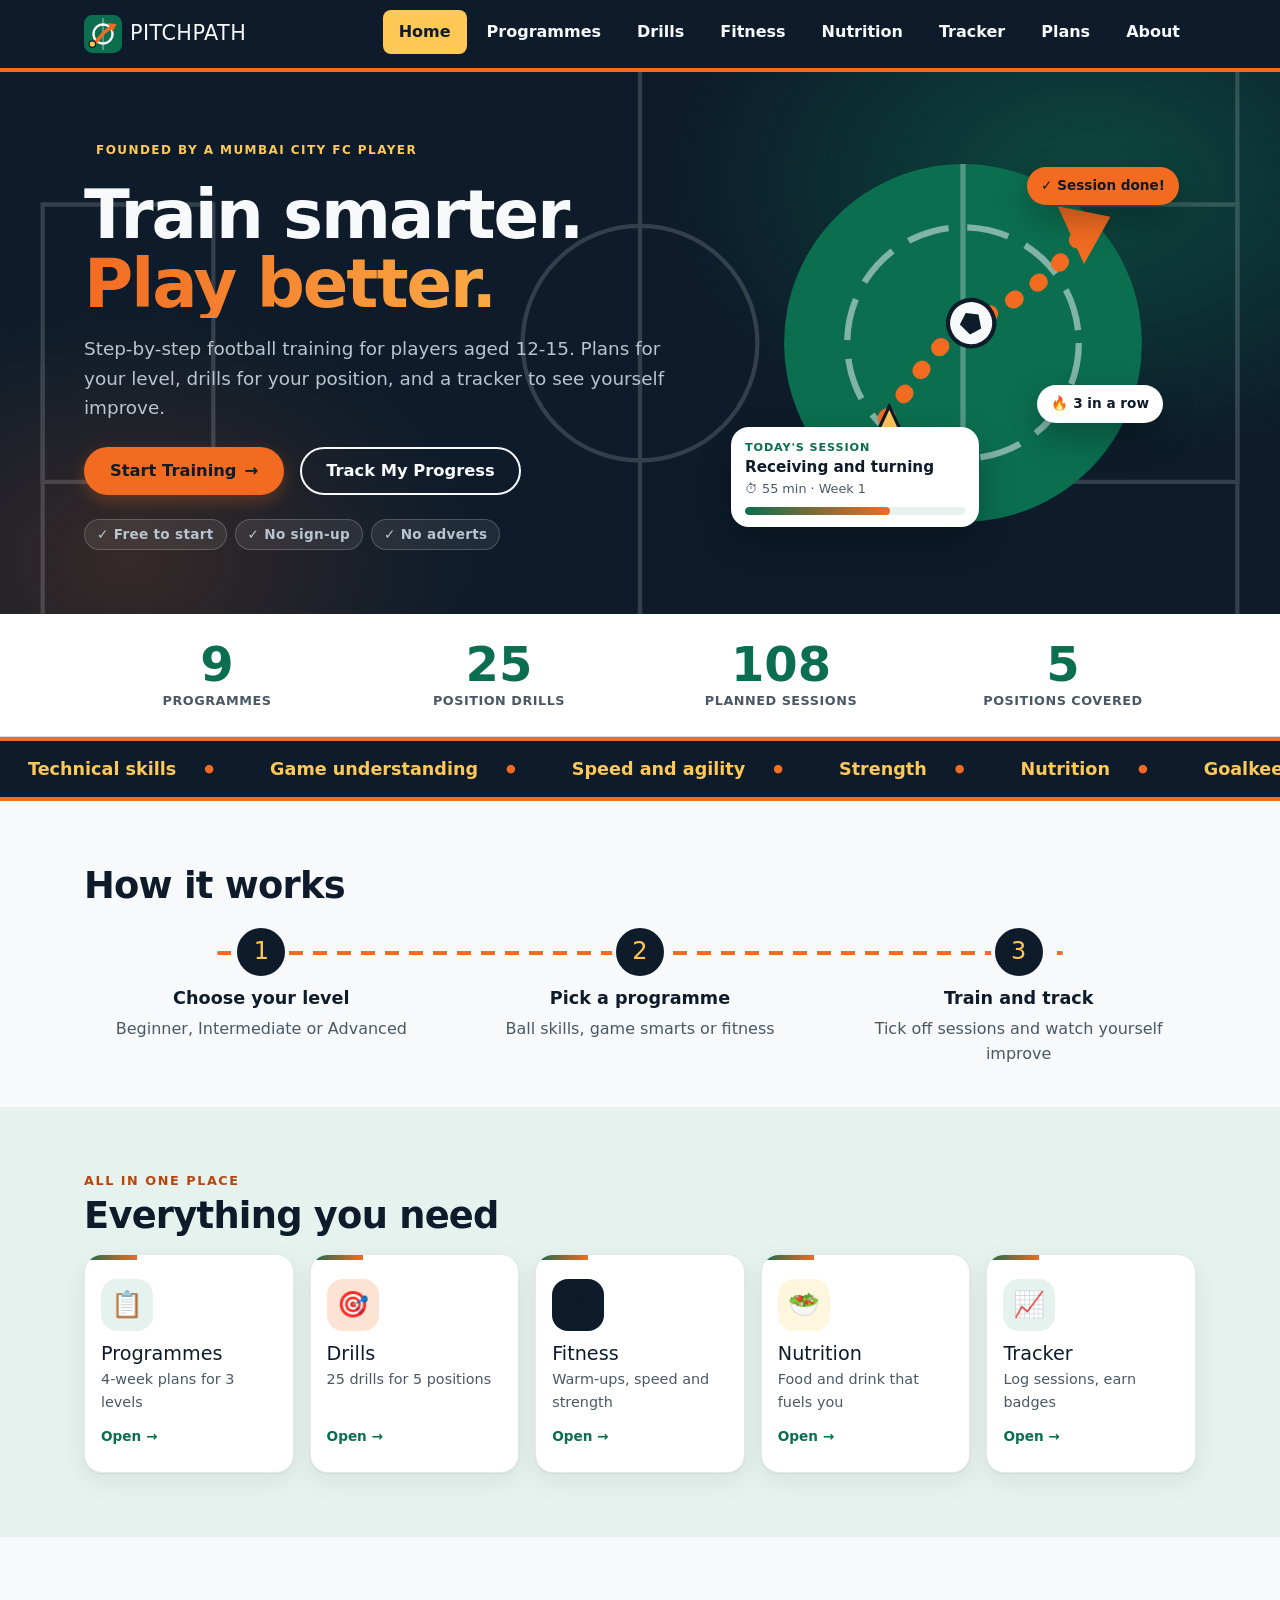
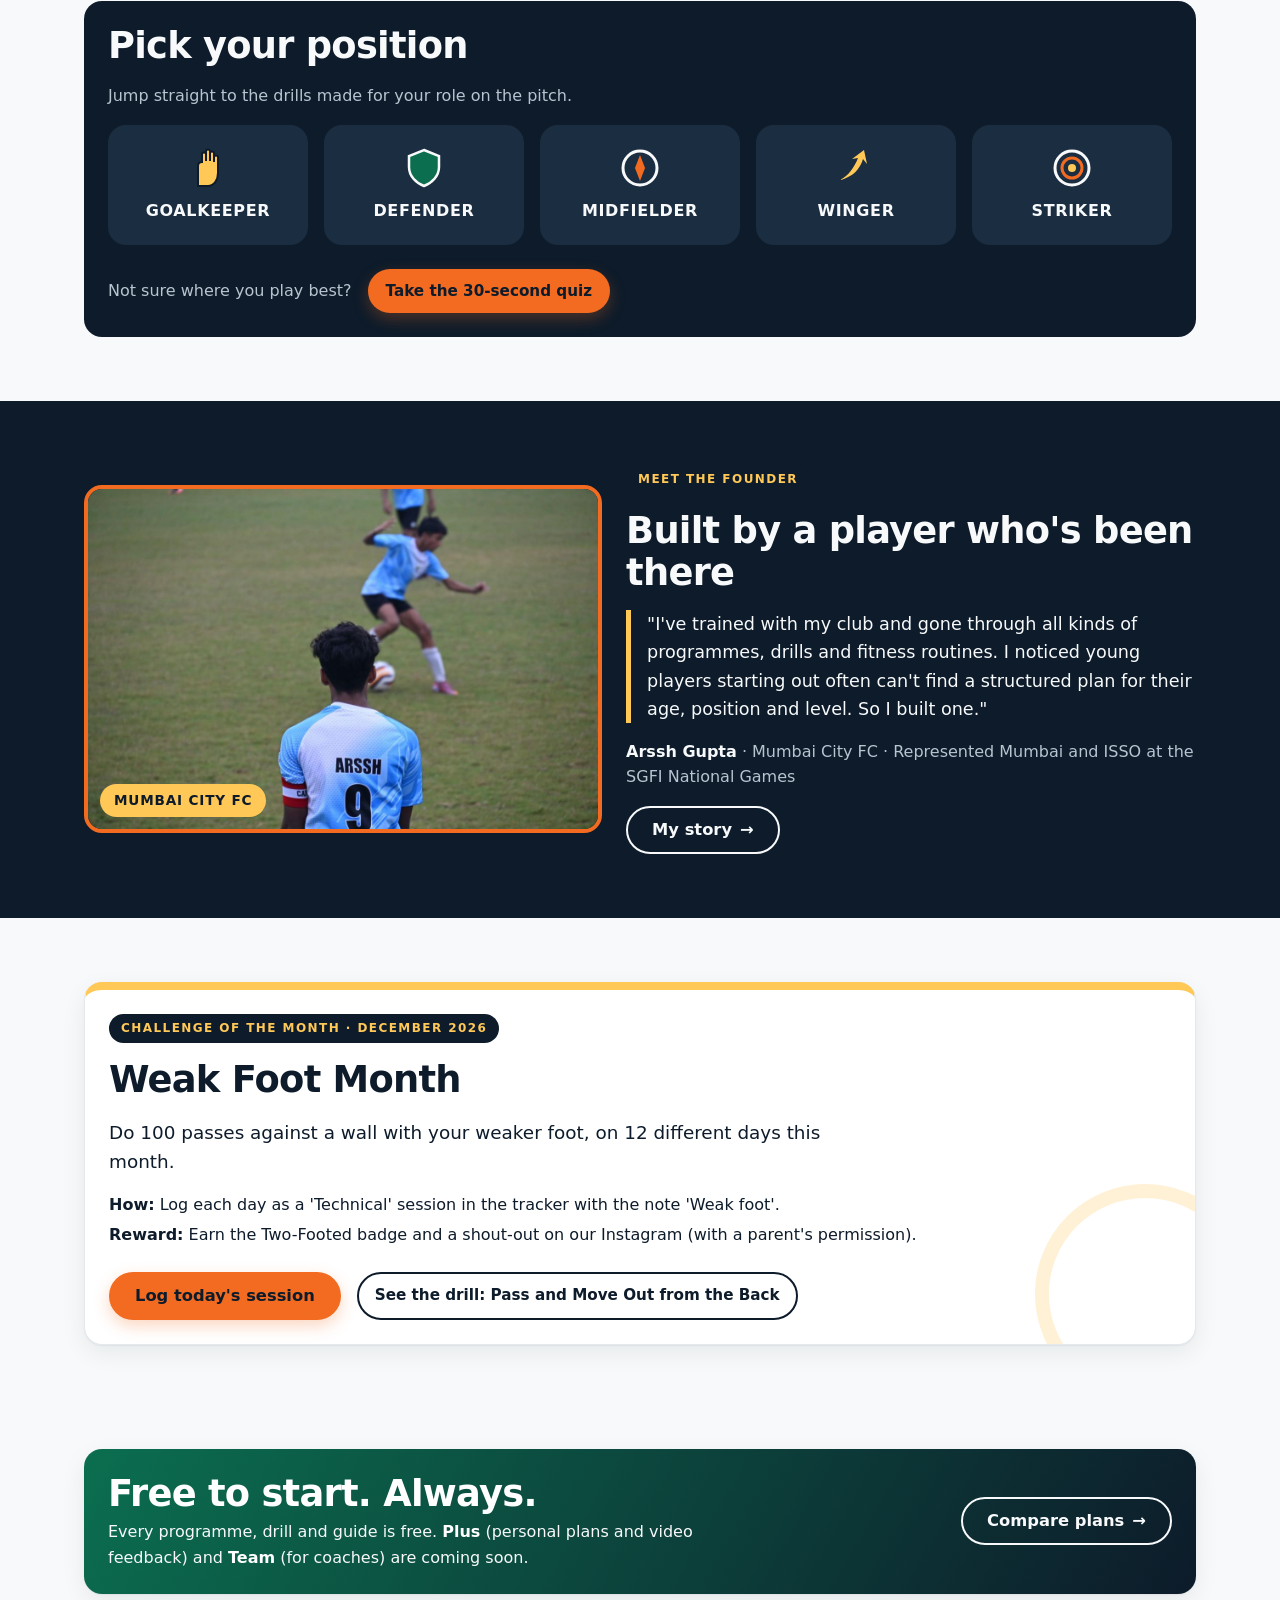
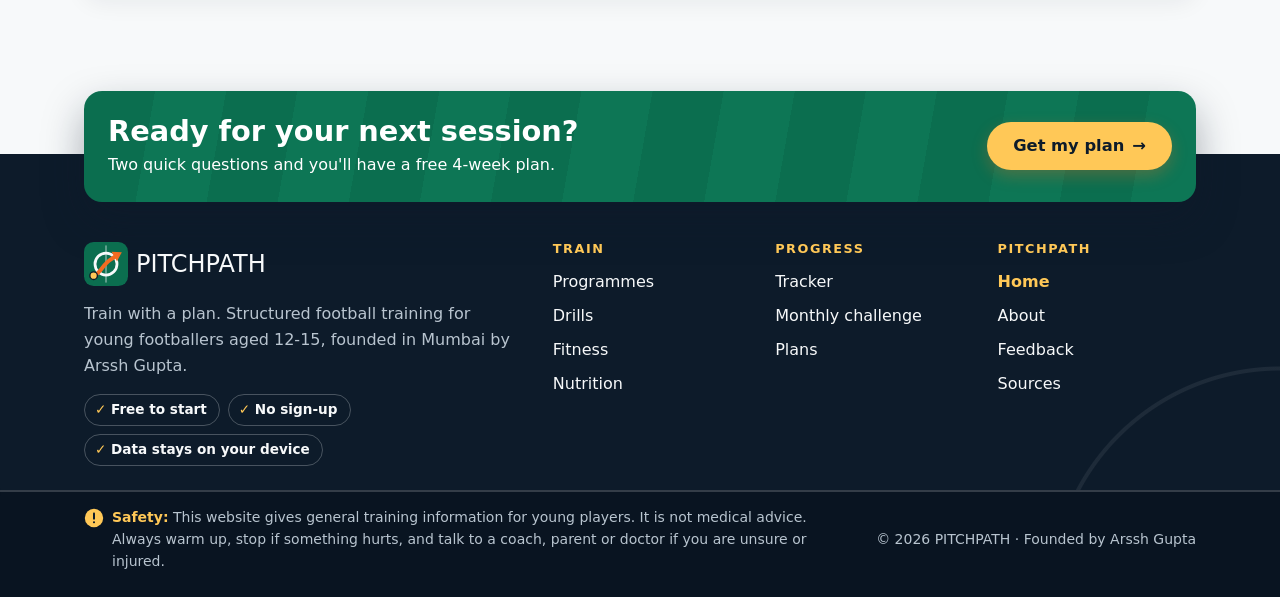
==== commit 76a023ce: "Original colours back, plus a calmer, cleaner design - Restore the green / orange / navy / yellow pa" ====
--- a/index.html
+++ b/index.html
@@ -28,7 +28,7 @@
     <!-- HERO -->
     <section class="hero on-dark" aria-labelledby="hero-title">
       <svg class="hero__pitch" viewBox="0 0 1200 600" preserveAspectRatio="xMidYMid slice" aria-hidden="true" focusable="false">
-        <g fill="none" stroke="#F6F8FB" stroke-width="4">
+        <g fill="none" stroke="#F7F9FA" stroke-width="4">
           <rect class="draw" x="40" y="40" width="1120" height="520"/>
           <line class="draw" x1="600" y1="40" x2="600" y2="560"/>
           <circle class="draw" cx="600" cy="300" r="110"/>
@@ -51,16 +51,16 @@
              that show what using PITCHPATH looks like -->
         <div class="hero__visual" aria-hidden="true">
         <svg class="hero__art" viewBox="0 0 380 380" aria-hidden="true" focusable="false">
-            <circle cx="190" cy="190" r="170" fill="#1565C0"/>
-            <circle class="spin-slow" cx="190" cy="190" r="110" fill="none" stroke="#F6F8FB" stroke-width="6" opacity="0.5" stroke-dasharray="40 18"/>
-            <line x1="190" y1="20" x2="190" y2="360" stroke="#F6F8FB" stroke-width="5" opacity="0.3"/>
-            <path id="ball-path" d="M70 290 C130 280 140 200 200 170 S280 120 300 90" fill="none" stroke="#7CC6F2" stroke-width="16" stroke-linecap="round" stroke-dasharray="2 26" class="dash-move"/>
-            <polygon class="arrow-pulse" points="280,60 330,70 305,115" fill="#7CC6F2"/>
-            <polygon points="120,250 108,276 132,276" fill="#A9DCFA" stroke="#0A1F44" stroke-width="3"/>
-            <polygon points="200,150 188,176 212,176" fill="#A9DCFA" stroke="#0A1F44" stroke-width="3"/>
+            <circle cx="190" cy="190" r="170" fill="#0B6E4F"/>
+            <circle class="spin-slow" cx="190" cy="190" r="110" fill="none" stroke="#F7F9FA" stroke-width="6" opacity="0.5" stroke-dasharray="40 18"/>
+            <line x1="190" y1="20" x2="190" y2="360" stroke="#F7F9FA" stroke-width="5" opacity="0.3"/>
+            <path id="ball-path" d="M70 290 C130 280 140 200 200 170 S280 120 300 90" fill="none" stroke="#F26B21" stroke-width="16" stroke-linecap="round" stroke-dasharray="2 26" class="dash-move"/>
+            <polygon class="arrow-pulse" points="280,60 330,70 305,115" fill="#F26B21"/>
+            <polygon points="120,250 108,276 132,276" fill="#FFC857" stroke="#0D1B2A" stroke-width="3"/>
+            <polygon points="200,150 188,176 212,176" fill="#FFC857" stroke="#0D1B2A" stroke-width="3"/>
             <g class="rolling-ball">
-              <circle r="22" fill="#F6F8FB" stroke="#0A1F44" stroke-width="4"/>
-              <polygon points="0,-11 10,-4 6,9 -6,9 -10,-4" fill="#0A1F44"/>
+              <circle r="22" fill="#F7F9FA" stroke="#0D1B2A" stroke-width="4"/>
+              <polygon points="0,-11 10,-4 6,9 -6,9 -10,-4" fill="#0D1B2A"/>
               <animateMotion dur="3.6s" repeatCount="indefinite" keyPoints="0;1;1" keyTimes="0;0.75;1" calcMode="linear" rotate="auto">
                 <mpath href="#ball-path"/>
               </animateMotion>
@@ -132,23 +132,23 @@
           <p>Jump straight to the drills made for your role on the pitch.</p>
           <nav class="position-picker" aria-label="Drills by position">
             <a href="drills.html?position=goalkeeper">
-              <svg viewBox="0 0 44 44" aria-hidden="true"><path d="M12 40V20c0-3 2-4 4-4V8c0-2 4-2 4 0v7-10c0-2 4-2 4 0v10-8c0-2 4-2 4 0v9-5c0-2 4-2 4 0v16c0 7-4 13-10 13z" fill="#A9DCFA" stroke="#0A1F44" stroke-width="2"/></svg>
+              <svg viewBox="0 0 44 44" aria-hidden="true"><path d="M12 40V20c0-3 2-4 4-4V8c0-2 4-2 4 0v7-10c0-2 4-2 4 0v10-8c0-2 4-2 4 0v9-5c0-2 4-2 4 0v16c0 7-4 13-10 13z" fill="#FFC857" stroke="#0D1B2A" stroke-width="2"/></svg>
               Goalkeeper
             </a>
             <a href="drills.html?position=defender">
-              <svg viewBox="0 0 44 44" aria-hidden="true"><path d="M22 4l15 6v11c0 9-7 16-15 19C14 37 7 30 7 21V10z" fill="#1565C0" stroke="#F6F8FB" stroke-width="2.5"/></svg>
+              <svg viewBox="0 0 44 44" aria-hidden="true"><path d="M22 4l15 6v11c0 9-7 16-15 19C14 37 7 30 7 21V10z" fill="#0B6E4F" stroke="#F7F9FA" stroke-width="2.5"/></svg>
               Defender
             </a>
             <a href="drills.html?position=midfielder">
-              <svg viewBox="0 0 44 44" aria-hidden="true"><circle cx="22" cy="22" r="17" fill="none" stroke="#F6F8FB" stroke-width="3"/><path d="M22 9l5 13-5 13-5-13z" fill="#7CC6F2"/></svg>
+              <svg viewBox="0 0 44 44" aria-hidden="true"><circle cx="22" cy="22" r="17" fill="none" stroke="#F7F9FA" stroke-width="3"/><path d="M22 9l5 13-5 13-5-13z" fill="#F26B21"/></svg>
               Midfielder
             </a>
             <a href="drills.html?position=winger">
-              <svg viewBox="0 0 44 44" aria-hidden="true"><path d="M6 34C14 30 20 22 24 12l-6 1 12-9 3 14-4-5c-3 10-10 18-23 21z" fill="#A9DCFA"/></svg>
+              <svg viewBox="0 0 44 44" aria-hidden="true"><path d="M6 34C14 30 20 22 24 12l-6 1 12-9 3 14-4-5c-3 10-10 18-23 21z" fill="#FFC857"/></svg>
               Winger
             </a>
             <a href="drills.html?position=striker">
-              <svg viewBox="0 0 44 44" aria-hidden="true"><circle cx="22" cy="22" r="17" fill="none" stroke="#F6F8FB" stroke-width="3"/><circle cx="22" cy="22" r="10" fill="none" stroke="#7CC6F2" stroke-width="3"/><circle cx="22" cy="22" r="4" fill="#A9DCFA"/></svg>
+              <svg viewBox="0 0 44 44" aria-hidden="true"><circle cx="22" cy="22" r="17" fill="none" stroke="#F7F9FA" stroke-width="3"/><circle cx="22" cy="22" r="10" fill="none" stroke="#F26B21" stroke-width="3"/><circle cx="22" cy="22" r="4" fill="#FFC857"/></svg>
               Striker
             </a>
           </nav>
--- a/assets/css/variables.css
+++ b/assets/css/variables.css
@@ -6,29 +6,30 @@
    ========================================================= */
 
 :root {
-  /* ---- Brand colours: "Sky & Navy" (version 6, picked by the creator) ---- */
-  --color-primary: #1565C0;       /* royal blue (white text on it: 5.75:1) */
-  --color-primary-dark: #0D47A1;  /* darker blue for hovers */
-  --color-secondary: #7CC6F2;     /* sky blue (backgrounds only, with navy text: 8.7:1) */
-  --color-secondary-text: #0B5C8E;/* deep sky, safe for TEXT on light backgrounds (6.7:1) */
-  --color-dark: #0A1F44;          /* deep navy */
-  --color-dark-2: #132C5A;        /* slightly lighter navy for cards on dark */
-  --color-light: #F6F8FB;         /* off-white */
+  /* ---- Brand colours (from the spec) ---- */
+  --color-primary: #0B6E4F;       /* pitch green */
+  --color-primary-dark: #08573E;  /* darker green for hovers */
+  --color-secondary: #F26B21;     /* energy orange (backgrounds only, with navy text) */
+  --color-secondary-text: #B8460C;/* darker orange, safe for TEXT on light backgrounds */
+  --color-dark: #0D1B2A;          /* night navy */
+  --color-dark-2: #1B2D40;        /* slightly lighter navy for cards on dark */
+  --color-light: #F7F9FA;         /* off-white */
   --color-white: #FFFFFF;
-  --color-accent: #A9DCFA;        /* pale sky (backgrounds, or text on navy only: 11:1) */
-  --color-tint: #E7F1FB;          /* very light blue for soft panels */
+  --color-accent: #FFC857;        /* highlight yellow (backgrounds or text on navy only) */
+  --color-tint: #E6F2ED;          /* very light green for soft panels */
 
   /* ---- Text colours ---- */
-  --text-on-light: #0A1F44;
-  --text-on-dark: #F6F8FB;
+  --text-on-light: #0D1B2A;
+  --text-on-dark: #F7F9FA;
   --text-muted: #4A5866;          /* grey text on light backgrounds (6.9:1) */
   --text-muted-on-dark: #B8C4CF;  /* grey text on navy (9.8:1) */
   --color-error: #B3261E;         /* error red text on light (6.5:1) */
   --color-border: #D5DDE3;
 
   /* ---- Fonts (maximum two families) ---- */
-  /* Headings: heavy, sporty system fonts */
-  --font-heading: "Arial Black", "Segoe UI Black", "Helvetica Neue", Impact, Arial, sans-serif;
+  /* Headings: the same clean system font as the body, extra bold.
+     (Version 7: swapped Arial Black for a calmer, more modern look.) */
+  --font-heading: system-ui, -apple-system, "Segoe UI", Roboto, "Helvetica Neue", Arial, sans-serif;
   /* Body: easy-to-read system fonts */
   --font-body: system-ui, -apple-system, "Segoe UI", Roboto, "Helvetica Neue", Arial, sans-serif;
 
@@ -44,12 +45,12 @@
   --space-6: 4rem;
 
   /* ---- Shapes and effects ---- */
-  --radius: 14px;
+  --radius: 18px;
   --radius-small: 8px;
-  --shadow: 0 6px 20px rgba(10, 31, 68, 0.10);
-  --shadow-hover: 0 10px 28px rgba(10, 31, 68, 0.18);
-  --focus-ring: 3px solid #0A1F44;
-  --angle: 4vw;                   /* height of the diagonal section dividers */
+  --shadow: 0 1px 2px rgba(13, 27, 42, 0.06), 0 8px 24px rgba(13, 27, 42, 0.07);
+  --shadow-hover: 0 2px 4px rgba(13, 27, 42, 0.06), 0 16px 36px rgba(13, 27, 42, 0.14);
+  --focus-ring: 3px solid #0D1B2A;
+  --angle: 0px;                   /* diagonal section edges: 0 = straight (version 7). Try 4vw for angled. */
   --max-width: 1160px;
   --header-height: 68px;
 }
--- a/assets/css/components.css
+++ b/assets/css/components.css
@@ -140,7 +140,7 @@
 
 /* Orange button: navy text (5.7:1). White text on orange would fail contrast. */
 .btn--primary { background: var(--color-secondary); color: var(--color-dark); }
-.btn--primary:hover { background: #9AD4F5; color: var(--color-dark); }
+.btn--primary:hover { background: #F7853F; color: var(--color-dark); }
 
 .btn--green { background: var(--color-primary); color: var(--color-white); }
 .btn--green:hover { background: var(--color-primary-dark); color: var(--color-white); }
@@ -201,7 +201,7 @@
   color: var(--color-primary-dark);
   margin: 0 4px 4px 0;
 }
-.badge--beginner { background: #E7F1FB; color: #0D47A1; }
+.badge--beginner { background: #E6F2ED; color: #08573E; }
 .badge--intermediate { background: #FFF1D6; color: #7A4A00; }
 .badge--advanced { background: #FDE3D3; color: #8A3208; }
 .badge--dark { background: var(--color-dark); color: var(--text-on-dark); }
@@ -310,7 +310,7 @@
   box-shadow: 0 20px 60px rgba(0, 0, 0, 0.4);
   color: var(--text-on-light);
 }
-.modal::backdrop { background: rgba(10, 31, 68, 0.7); }
+.modal::backdrop { background: rgba(13, 27, 42, 0.7); }
 .modal__header {
   position: sticky; top: 0;
   background: var(--color-dark);
@@ -379,7 +379,7 @@
 table { width: 100%; border-collapse: collapse; background: var(--color-white); }
 th, td { padding: var(--space-2) var(--space-3); text-align: left; border-bottom: 1px solid var(--color-border); vertical-align: top; }
 th { background: var(--color-dark); color: var(--text-on-dark); font-size: 0.9rem; text-transform: uppercase; letter-spacing: 0.04em; }
-tbody tr:nth-child(even) { background: #EEF3F9; }
+tbody tr:nth-child(even) { background: #F1F5F7; }
 
 /* ---------- Disclaimer strip ---------- */
 .disclaimer {
@@ -412,8 +412,8 @@
   border-radius: var(--radius);
   color: var(--color-white);
   /* mown-grass stripes, like a real pitch */
-  background: repeating-linear-gradient(100deg, #1565C0 0 70px, #1A6FCF 70px 140px);
-  box-shadow: 0 18px 40px rgba(10, 31, 68, 0.35);
+  background: repeating-linear-gradient(100deg, #0B6E4F 0 70px, #0D7655 70px 140px);
+  box-shadow: 0 18px 40px rgba(13, 27, 42, 0.35);
 }
 .footer-cta__title { font-family: var(--font-heading); font-size: clamp(1.3rem, 4vw, 1.8rem); text-transform: uppercase; margin: 0 0 var(--space-1); color: var(--color-white); line-height: 1.15; }
 .footer-cta__text { margin: 0; color: var(--color-white); }
@@ -457,18 +457,18 @@
 @media (pointer: coarse) { .footer-col a { min-height: 44px; } } /* bigger tap targets on touch screens */
 
 /* 3. Bottom bar: safety note + copyright, with a ball rolling along the touchline */
-.footer-bottom { position: relative; background: #06142E; padding: var(--space-3) 0 var(--space-4); }
+.footer-bottom { position: relative; background: #091421; padding: var(--space-3) 0 var(--space-4); }
 @media (max-width: 899px) { .footer-bottom { padding-bottom: 80px; } } /* keeps text clear of the back-to-top button */
 .footer-touchline { position: absolute; left: 0; right: 0; top: 0; height: 2px; background: rgba(247, 249, 250, 0.18); }
 .footer-ball {
   position: absolute; top: -9px; left: -24px;
   width: 18px; height: 18px; border-radius: 50%;
-  background: radial-gradient(circle at 50% 50%, #0A1F44 0 3px, transparent 3.5px),
-              radial-gradient(circle at 20% 30%, #0A1F44 0 2px, transparent 2.5px),
-              radial-gradient(circle at 80% 30%, #0A1F44 0 2px, transparent 2.5px),
-              radial-gradient(circle at 30% 85%, #0A1F44 0 2px, transparent 2.5px),
-              radial-gradient(circle at 75% 85%, #0A1F44 0 2px, transparent 2.5px),
-              #F6F8FB;
+  background: radial-gradient(circle at 50% 50%, #0D1B2A 0 3px, transparent 3.5px),
+              radial-gradient(circle at 20% 30%, #0D1B2A 0 2px, transparent 2.5px),
+              radial-gradient(circle at 80% 30%, #0D1B2A 0 2px, transparent 2.5px),
+              radial-gradient(circle at 30% 85%, #0D1B2A 0 2px, transparent 2.5px),
+              radial-gradient(circle at 75% 85%, #0D1B2A 0 2px, transparent 2.5px),
+              #F7F9FA;
   box-shadow: 0 2px 6px rgba(0, 0, 0, 0.4);
   animation: ball-roll 14s linear infinite;
 }
@@ -556,7 +556,7 @@
 /* Header gets a shadow and tightens once you scroll */
 .site-header { transition: box-shadow 0.25s; }
 .site-header__inner { transition: min-height 0.25s; }
-.site-header.is-scrolled { box-shadow: 0 8px 24px rgba(10, 31, 68, 0.35); }
+.site-header.is-scrolled { box-shadow: 0 8px 24px rgba(13, 27, 42, 0.35); }
 .site-header.is-scrolled .site-header__inner { min-height: 58px; }
 .brand img { transition: transform 0.4s cubic-bezier(0.3, 1.6, 0.5, 1); }
 .brand:hover img { transform: rotate(-12deg) scale(1.08); }
@@ -677,7 +677,7 @@
   transition: background 0.2s, color 0.2s;
 }
 .switch button[aria-pressed="true"] { background: var(--color-primary); color: var(--color-white); }
-.switch button:hover:not([aria-pressed="true"]) { background: rgba(21, 101, 192, 0.12); }
+.switch button:hover:not([aria-pressed="true"]) { background: rgba(11, 110, 79, 0.12); }
 @media (pointer: coarse) { .switch button { min-height: 44px; } }
 
 /* Small tiles used inside panels */
@@ -727,7 +727,7 @@
 }
 .quiz__answer:nth-child(2) { animation-delay: 40ms; } .quiz__answer:nth-child(3) { animation-delay: 80ms; }
 .quiz__answer:nth-child(4) { animation-delay: 120ms; } .quiz__answer:nth-child(5) { animation-delay: 160ms; }
-.quiz__answer:hover { border-color: var(--color-secondary); background: #EEF6FD; transform: translateX(4px); }
+.quiz__answer:hover { border-color: var(--color-secondary); background: #FFF6EF; transform: translateX(4px); }
 .quiz__result { text-align: center; }
 .quiz__emoji { font-size: 4rem; line-height: 1; margin: 0 0 var(--space-2); animation: bounce 0.8s cubic-bezier(0.3, 1.8, 0.5, 1); }
 .quiz-cta { margin: var(--space-4) 0 0; display: flex; flex-wrap: wrap; align-items: center; gap: var(--space-2) var(--space-3); color: var(--text-muted-on-dark); }
--- a/assets/css/pages.css
+++ b/assets/css/pages.css
@@ -343,7 +343,7 @@
 .challenge::after { /* faint centre circle */
   content: ""; position: absolute; right: -60px; bottom: -60px;
   width: 220px; height: 220px; border-radius: 50%;
-  border: 14px solid rgba(10, 31, 68, 0.08); pointer-events: none;
+  border: 14px solid rgba(13, 27, 42, 0.08); pointer-events: none;
 }
 .challenge .eyebrow { background: var(--color-dark); color: var(--color-accent); }
 .challenge__steps { list-style: none; padding: 0; position: relative; z-index: 1; }
@@ -383,7 +383,7 @@
 /* Comparison table */
 .compare-table td, .compare-table th { white-space: nowrap; }
 .compare-table tbody th { background: var(--color-white); color: var(--text-on-light); text-transform: none; letter-spacing: 0; font-size: 1rem; white-space: normal; min-width: 200px; }
-.compare-table tbody tr:nth-child(even) th { background: #EEF3F9; }
+.compare-table tbody tr:nth-child(even) th { background: #F1F5F7; }
 .compare-table .compare-us { background: var(--color-tint) !important; font-weight: 800; color: var(--color-primary-dark); }
 .compare-table thead .compare-us { background: var(--color-primary) !important; color: var(--color-white); }
 
@@ -421,7 +421,7 @@
 @media (min-width: 1025px) { .badge-grid { grid-template-columns: repeat(7, 1fr); } }
 .badge-tile { margin: 0; display: flex; flex-direction: column; align-items: center; text-align: center; gap: var(--space-1); padding: var(--space-3) var(--space-2); border-radius: var(--radius-small); border: 2px solid var(--color-border); min-width: 0; }
 .badge-tile svg { width: 48px; height: 48px; }
-.badge-tile--earned { border-color: var(--color-dark); background: #E3F2FC; }
+.badge-tile--earned { border-color: var(--color-dark); background: #FFF6DE; }
 .badge-tile__name { font-weight: 800; }
 .badge-tile__how { font-size: 0.8rem; color: var(--text-muted); }
 
@@ -500,7 +500,7 @@
   transition: border-color 0.2s, box-shadow 0.2s, transform 0.2s;
 }
 .programme-choice:hover { border-color: var(--color-primary); box-shadow: var(--shadow-hover); }
-.programme-choice.is-selected { border-color: var(--color-secondary); background: #EEF6FD; box-shadow: var(--shadow-hover); }
+.programme-choice.is-selected { border-color: var(--color-secondary); background: #FFF6EF; box-shadow: var(--shadow-hover); }
 .programme-choice.is-selected .programme-choice__meta::before { content: "✓ Selected · "; color: var(--color-secondary-text); }
 .programme-choice__focus { font-size: 0.8rem; font-weight: 800; text-transform: uppercase; letter-spacing: 0.08em; color: var(--color-secondary-text); }
 .programme-choice__title { font-family: var(--font-heading); font-size: 1.35rem; text-transform: uppercase; line-height: 1.15; }
@@ -840,7 +840,7 @@
 .hero-chips { list-style: none; padding: 0; margin: var(--space-3) 0 0; display: flex; flex-wrap: wrap; gap: var(--space-2); }
 .hero-chips li {
   margin: 0; padding: 4px 14px; border-radius: 999px;
-  background: rgba(10, 31, 68, 0.35); color: var(--color-white);
+  background: rgba(13, 27, 42, 0.35); color: var(--color-white);
   font-weight: 700; font-size: 0.9rem; border: 1px solid rgba(247, 249, 250, 0.35);
 }
 .page-hero .hero-chips li::before { content: "✓ "; color: var(--color-accent); }
@@ -893,7 +893,7 @@
 .move__text { display: flex; flex-direction: column; flex: 1; min-width: 0; }
 .move__text span { color: var(--text-muted); font-size: 0.9rem; }
 .move__time { font-weight: 800; color: var(--color-primary-dark); font-variant-numeric: tabular-nums; }
-.move.is-current { border-color: var(--color-secondary); transform: scale(1.02); background: #EEF6FD; }
+.move.is-current { border-color: var(--color-secondary); transform: scale(1.02); background: #FFF6EF; }
 .move.is-current .move__num { background: var(--color-secondary); color: var(--color-dark); animation: pulse 1s ease-in-out infinite; }
 .move.is-done .move__num { background: var(--color-primary); color: var(--color-white); }
 .move.is-done { opacity: 0.75; }
@@ -1031,7 +1031,7 @@
 .daily__meta { margin: 0; color: var(--text-muted-on-dark); }
 .daily::after { /* a slow shine across the banner */
   content: ""; position: absolute; top: 0; bottom: 0; width: 120px; left: -160px;
-  background: linear-gradient(100deg, transparent, rgba(169, 220, 250, 0.12), transparent);
+  background: linear-gradient(100deg, transparent, rgba(255, 200, 87, 0.12), transparent);
   transform: skewX(-20deg); animation: daily-shine 6s ease-in-out infinite; pointer-events: none;
 }
 @keyframes daily-shine { 0%, 60% { left: -160px; } 100% { left: 110%; } }
@@ -1083,7 +1083,7 @@
   width: 44px; height: 44px; border-radius: 50%;
   display: grid; place-items: center;
   border: 0; background: rgba(247, 249, 250, 0.95); color: var(--color-dark);
-  box-shadow: 0 4px 12px rgba(10, 31, 68, 0.25); cursor: pointer;
+  box-shadow: 0 4px 12px rgba(13, 27, 42, 0.25); cursor: pointer;
   transition: transform 0.15s;
 }
 .save-btn svg { width: 22px; height: 22px; fill: transparent; stroke: var(--color-dark); stroke-width: 2; transition: fill 0.2s; }
@@ -1203,12 +1203,12 @@
 
 /* ---------- Programmes hero: calendar ticking off sessions ---------- */
 .hero-art--small { max-width: 300px; }
-.cal-cells rect { fill: #E7F1FB; }
+.cal-cells rect { fill: #E6F2ED; }
 .cal-cells rect:nth-child(-n+5) { animation: cell-done 6s ease-in-out infinite; }
 .cal-cells rect:nth-child(2) { animation-delay: 0.5s; } .cal-cells rect:nth-child(3) { animation-delay: 1s; }
 .cal-cells rect:nth-child(4) { animation-delay: 1.5s; } .cal-cells rect:nth-child(5) { animation-delay: 2s; }
-@keyframes cell-done { 0%, 8% { fill: #E7F1FB; } 14%, 85% { fill: #1565C0; } 100% { fill: #E7F1FB; } }
-.cal-cells rect:nth-child(6) { fill: #A9DCFA; animation: pulse 1.2s ease-in-out infinite; transform-box: fill-box; transform-origin: center; }
+@keyframes cell-done { 0%, 8% { fill: #E6F2ED; } 14%, 85% { fill: #0B6E4F; } 100% { fill: #E6F2ED; } }
+.cal-cells rect:nth-child(6) { fill: #FFC857; animation: pulse 1.2s ease-in-out infinite; transform-box: fill-box; transform-origin: center; }
 .cal-ticks path { stroke-dasharray: 30; stroke-dashoffset: 30; animation: tick-draw 6s ease-in-out infinite; }
 .cal-ticks path:nth-child(2) { animation-delay: 0.5s; } .cal-ticks path:nth-child(3) { animation-delay: 1s; }
 .cal-ticks path:nth-child(4) { animation-delay: 1.5s; } .cal-ticks path:nth-child(5) { animation-delay: 2s; }
@@ -1230,8 +1230,8 @@
 /* Hero: navy with two soft coloured glows */
 .hero {
   background:
-    radial-gradient(600px 400px at 85% 20%, rgba(21, 101, 192, 0.55), transparent 70%),
-    radial-gradient(500px 360px at 10% 90%, rgba(124, 198, 242, 0.18), transparent 70%),
+    radial-gradient(600px 400px at 85% 20%, rgba(11, 110, 79, 0.55), transparent 70%),
+    radial-gradient(500px 360px at 10% 90%, rgba(242, 107, 33, 0.18), transparent 70%),
     var(--color-dark);
 }
 .hero h1 { font-size: clamp(2.4rem, 6.5vw, 4.2rem); line-height: 1.02; }
@@ -1301,9 +1301,9 @@
   width: 52px; height: 52px; border-radius: 16px; display: grid; place-items: center;
   font-size: 1.6rem; background: var(--color-tint);
 }
-.area-tile--orange .area-tile__icon { background: #DDF0FC; }
+.area-tile--orange .area-tile__icon { background: #FDE3D3; }
 .area-tile--navy .area-tile__icon { background: var(--color-dark); }
-.area-tile--yellow .area-tile__icon { background: #E3F2FC; }
+.area-tile--yellow .area-tile__icon { background: #FFF6DE; }
 .area-tile__text { color: var(--text-muted); }
 .area-tile__go { margin-top: auto; padding-top: var(--space-2); font-weight: 800; font-size: 0.85rem; color: var(--color-primary); }
 .area-tile:hover .area-tile__go { text-decoration: underline; }
@@ -1320,3 +1320,91 @@
 @media (prefers-reduced-motion: reduce) {
   .float-card, .float-chip, .float-card__bar span { animation: none; }
 }
+
+/* =========================================================
+   VERSION 7: "calm and clean" polish
+   Same colours, used with more restraint:
+   - headings and buttons in normal case (easier to read)
+   - straight section edges (set by --angle in variables.css)
+   - softer cards, more breathing room
+   - page headers with a soft gradient instead of flat green
+   Small labels (eyebrows, badges) stay in capitals on purpose.
+   ========================================================= */
+
+/* ---- Type: big, bold, normal case ---- */
+h1, h2, h3, h4 { font-weight: 800; letter-spacing: -0.02em; }
+h1 { font-size: clamp(2.1rem, 6vw, 3.5rem); line-height: 1.08; text-transform: none; letter-spacing: -0.03em; }
+h2 { font-size: clamp(1.6rem, 4vw, 2.3rem); text-transform: none; }
+.programme__header h3, .levelup h3, .plan h3, .programme-choice__title, .programme-view__title,
+.career__value, .choice-card__title, .step-card__title, .area-tile__title, .footer-cta__title,
+.type-sample__heading, .ticker__track span { text-transform: none; }
+.ticker__track span { font-weight: 800; letter-spacing: 0; }
+.lead { font-size: 1.15rem; line-height: 1.6; }
+
+/* ---- Buttons: friendly, not shouty ---- */
+.btn { text-transform: none; letter-spacing: 0; font-weight: 700; font-size: 1.02rem; border-width: 2px; }
+.btn--small { font-size: 0.95rem; }
+.btn--primary { box-shadow: 0 6px 16px rgba(242, 107, 33, 0.28); }
+.btn--primary:hover { box-shadow: 0 10px 22px rgba(242, 107, 33, 0.35); }
+
+/* ---- Small labels: lighter and quieter ---- */
+.eyebrow { font-size: 0.75rem; letter-spacing: 0.12em; padding: 5px 12px; }
+
+/* ---- Cards: white, soft border and shadow ---- */
+.card, .plan-section, .plan-extra, .today, .area-tile, .drill-card, .filters, .stepper {
+  border: 1px solid #E4E9ED;
+}
+
+/* ---- Page headers: soft green gradient, less empty space ---- */
+.page-hero {
+  background:
+    radial-gradient(520px 320px at 88% 10%, rgba(255, 200, 87, 0.16), transparent 70%),
+    linear-gradient(135deg, var(--color-primary) 0%, var(--color-primary-dark) 100%);
+  padding: var(--space-5) 0;
+}
+.page-hero--short { padding: var(--space-5) 0; }
+.page-hero::after { border-width: 2px; border-color: rgba(255, 255, 255, 0.12); }
+.page-hero .eyebrow { background: rgba(13, 27, 42, 0.35); }
+.page-hero h1 { margin-bottom: var(--space-2); }
+.page-hero p { color: var(--color-white); } /* white stays above 5:1 even where the glow is brightest */
+
+/* ---- Home hero: a little glow, normal-case headline ---- */
+.hero { padding: var(--space-6) 0; }
+.about-hero { padding: var(--space-5) 0; }
+
+/* Leave a gap under the straight-edged headers before the first card */
+.page-hero + .container, .page-hero + section, .page-hero + div { margin-top: var(--space-4); }
+
+/* ---- Bands: the tinted strip uses rounded inner content instead of edges ---- */
+.band { padding: var(--space-6) 0; }
+
+/* ---- Challenge: white card with a yellow stripe (less loud) ---- */
+.challenge {
+  background: var(--color-white); border: 1px solid #E4E9ED; box-shadow: var(--shadow);
+  border-top: 8px solid var(--color-accent);
+}
+.challenge::after { border-color: rgba(255, 200, 87, 0.25); }
+
+/* ---- Stats strip: quieter labels ---- */
+.count-stat__value { font-weight: 800; }
+.count-stat__label { letter-spacing: 0.04em; font-size: 0.8rem; }
+
+/* ---- Footer call-to-action title in normal case ---- */
+.footer-cta__title { font-weight: 800; }
+
+/* ---- Forms: a clearer focus look ---- */
+input:not([type="checkbox"]):not([type="radio"]), select, textarea { border-radius: 12px; }
+
+/* Home headline: "Train smarter." and "Play better." each on their own line */
+.hero h1 { max-width: none; }
+.hero h1 .highlight { display: block; }
+
+/* Phones: session row = number + text on top, full-width button underneath */
+@media (max-width: 480px) {
+  .session-row { display: grid; grid-template-columns: 36px 1fr; column-gap: var(--space-3); row-gap: var(--space-2); }
+  .session-row .btn, .session-row__undo { grid-column: 1 / -1; margin-left: 0; width: 100%; }
+  .session-row__undo { text-align: center; }
+  /* Plan header: smaller ring next to the title area */
+  .plan-hero { grid-template-columns: 1fr 96px; gap: var(--space-3); }
+  .plan-hero .ring { width: 96px; height: 96px; }
+}
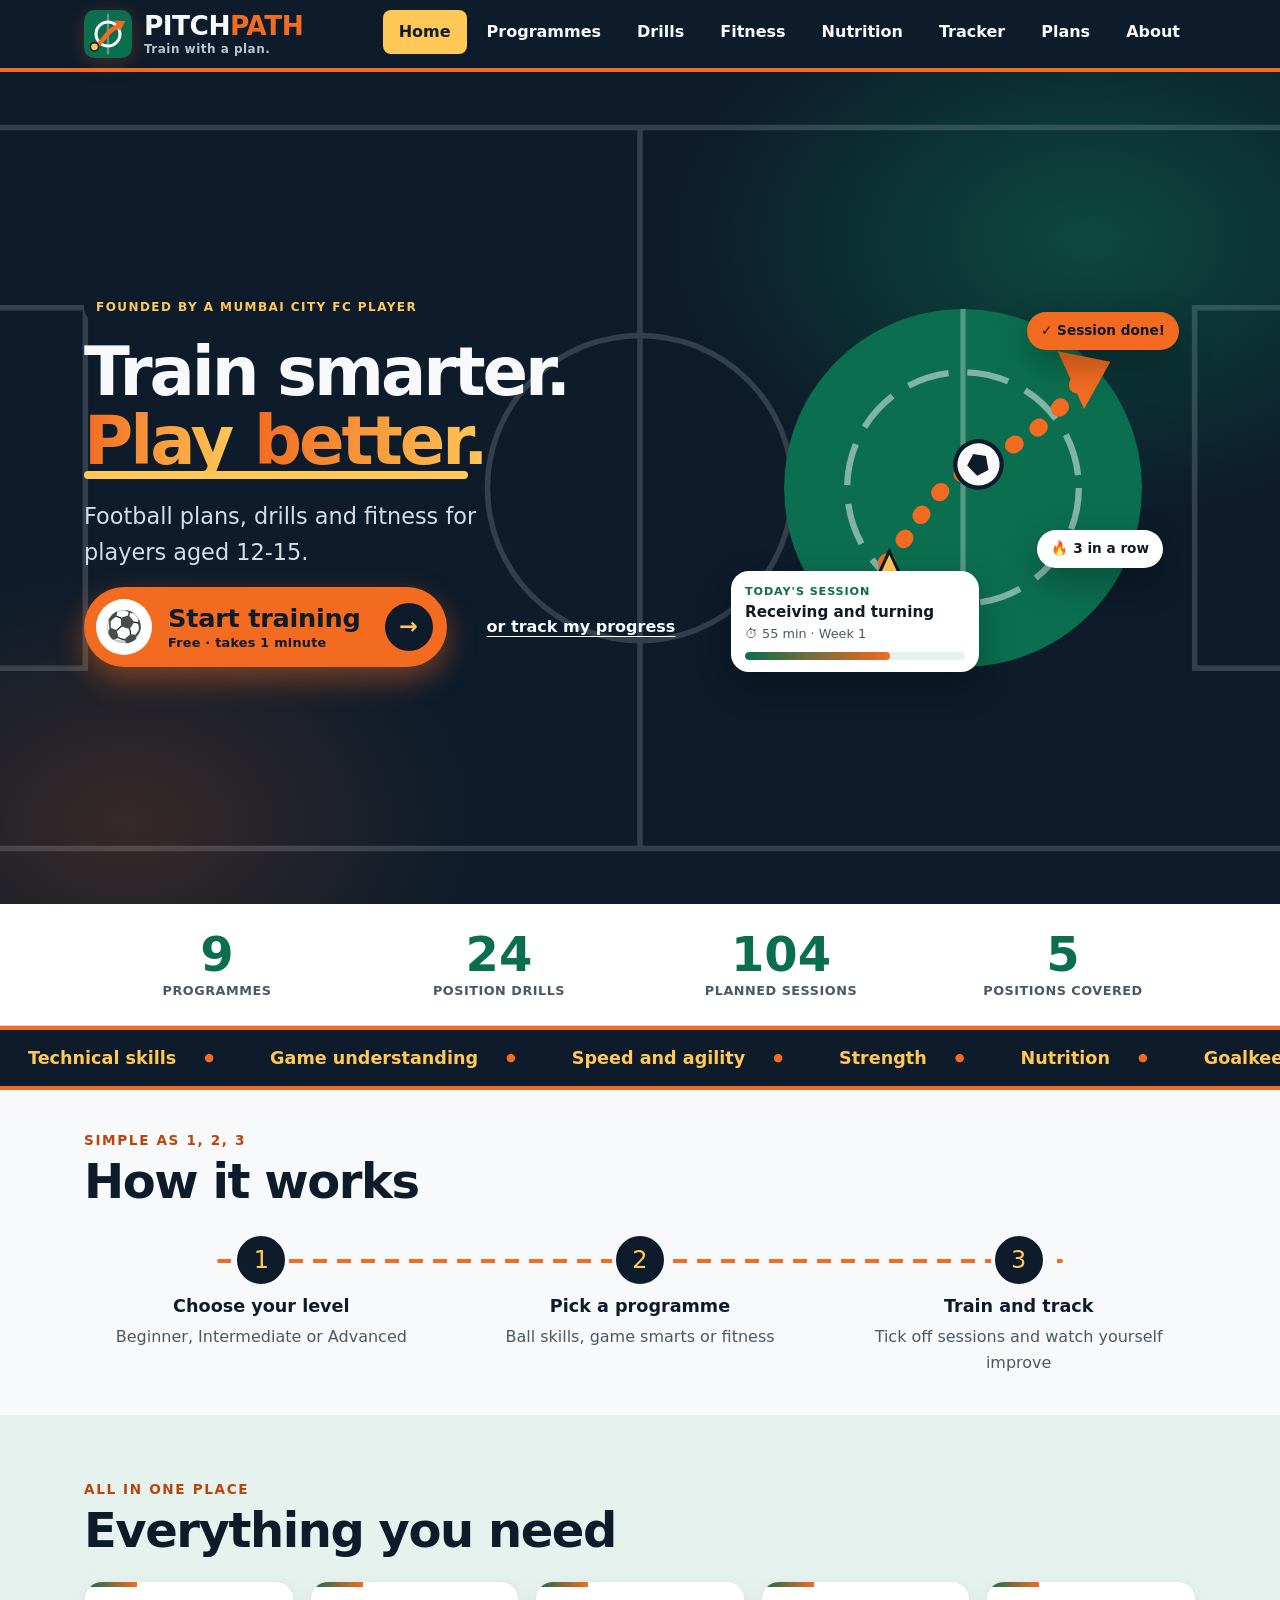
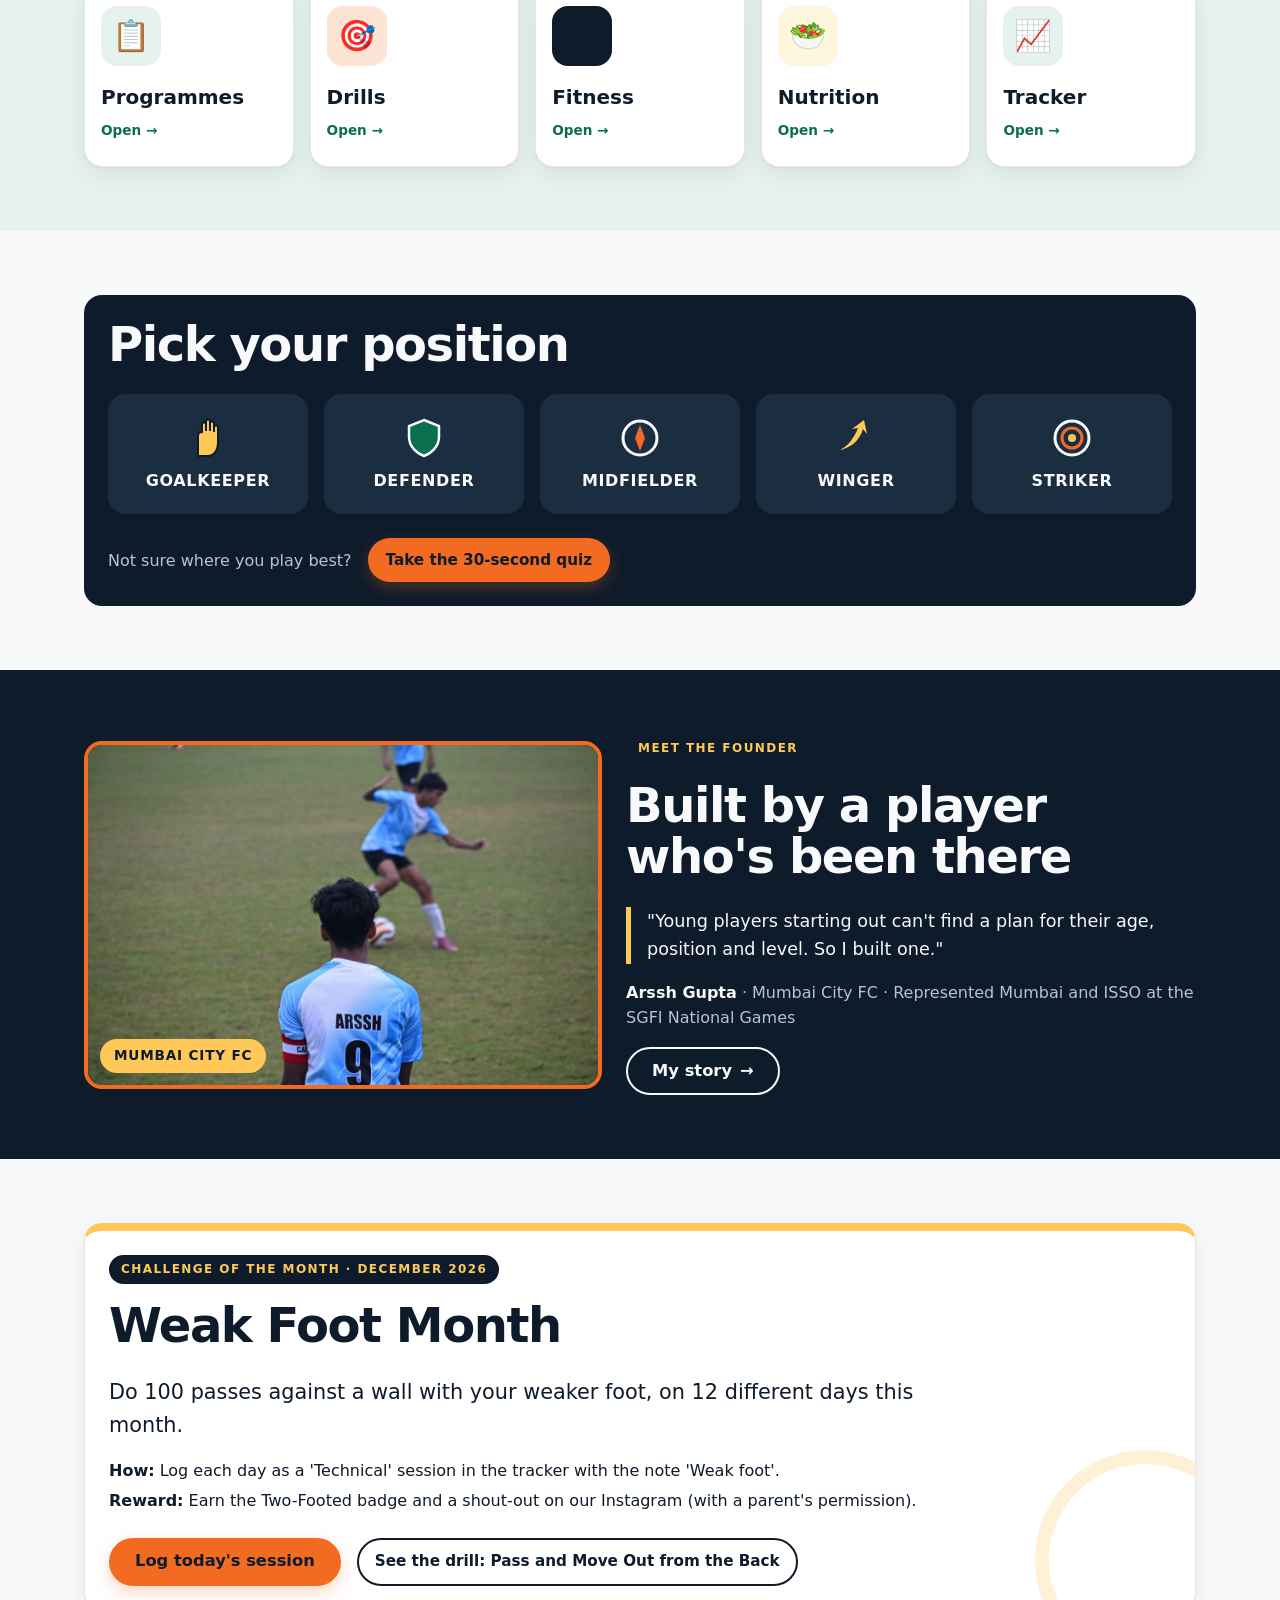
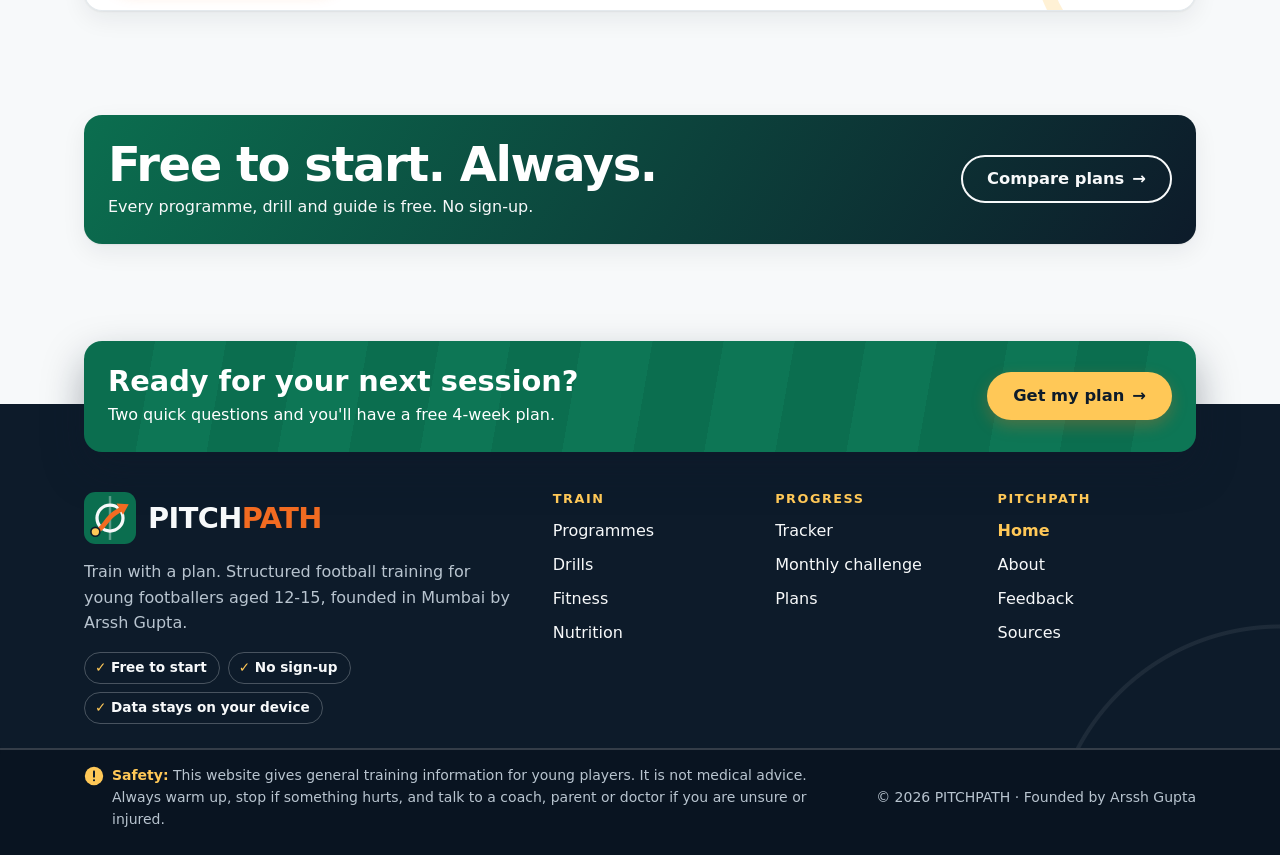
==== commit 305a732a: "Bigger, bolder and lighter: new opening banner, big Start button, video slots - Logo: larger icon, P" ====
--- a/index.html
+++ b/index.html
@@ -39,13 +39,21 @@
       <div class="container hero__grid">
         <div class="hero__text">
           <span class="eyebrow hero-in" style="--delay:0ms">Founded by a Mumbai City FC player</span>
-          <h1 id="hero-title" class="hero-in" style="--delay:120ms">Train smarter. <span class="highlight">Play better.</span></h1>
-          <p class="lead hero-in" style="--delay:240ms">Step-by-step football training for players aged 12-15. Plans for your level, drills for your position, and a tracker to see yourself improve.</p>
-          <div class="btn-row hero-in" style="--delay:360ms">
-            <a class="btn btn--primary btn--arrow" href="programmes.html">Start Training</a>
-            <a class="btn btn--outline" href="tracker.html">Track My Progress</a>
+          <!-- Each word rises in one after another (see .hero-word in pages.css) -->
+          <h1 id="hero-title" class="hero-title">
+            <span class="hero-word" style="--i:0">Train</span> <span class="hero-word" style="--i:1">smarter.</span>
+            <span class="highlight"><span class="hero-word" style="--i:2">Play</span> <span class="hero-word" style="--i:3">better.</span></span>
+          </h1>
+          <p class="lead hero-in" style="--delay:750ms">Football plans, drills and fitness for players aged 12-15.</p>
+          <div class="hero__actions hero-in" style="--delay:900ms">
+            <!-- The big main button: the one thing we want every visitor to press -->
+            <a class="btn-start" href="programmes.html">
+              <span class="btn-start__ball" aria-hidden="true">⚽</span>
+              <span class="btn-start__text">Start training <small>Free · takes 1 minute</small></span>
+              <span class="btn-start__arrow" aria-hidden="true">→</span>
+            </a>
+            <a class="hero__link" href="tracker.html">or track my progress</a>
           </div>
-          <ul class="hero__proof hero-in" style="--delay:480ms" aria-label="Why PITCHPATH"><li>✓ Free to start</li><li>✓ No sign-up</li><li>✓ No adverts</li></ul>
         </div>
         <!-- Hero visual: the animated ball path, with floating "app" cards
              that show what using PITCHPATH looks like -->
@@ -115,11 +123,11 @@
         <p class="kicker" data-reveal>All in one place</p>
         <h2 id="areas-title" data-reveal>Everything you need</h2>
         <ul class="area-tiles">
-          <li data-reveal><a class="area-tile area-tile--green" href="programmes.html"><span class="area-tile__icon" aria-hidden="true">📋</span><span class="area-tile__title">Programmes</span><span class="area-tile__text">4-week plans for 3 levels</span><span class="area-tile__go" aria-hidden="true">Open →</span></a></li>
-          <li data-reveal><a class="area-tile area-tile--orange" href="drills.html"><span class="area-tile__icon" aria-hidden="true">🎯</span><span class="area-tile__title">Drills</span><span class="area-tile__text">25 drills for 5 positions</span><span class="area-tile__go" aria-hidden="true">Open →</span></a></li>
-          <li data-reveal><a class="area-tile area-tile--navy" href="fitness.html"><span class="area-tile__icon" aria-hidden="true">⚡</span><span class="area-tile__title">Fitness</span><span class="area-tile__text">Warm-ups, speed and strength</span><span class="area-tile__go" aria-hidden="true">Open →</span></a></li>
-          <li data-reveal><a class="area-tile area-tile--yellow" href="nutrition.html"><span class="area-tile__icon" aria-hidden="true">🥗</span><span class="area-tile__title">Nutrition</span><span class="area-tile__text">Food and drink that fuels you</span><span class="area-tile__go" aria-hidden="true">Open →</span></a></li>
-          <li data-reveal><a class="area-tile area-tile--white" href="tracker.html"><span class="area-tile__icon" aria-hidden="true">📈</span><span class="area-tile__title">Tracker</span><span class="area-tile__text">Log sessions, earn badges</span><span class="area-tile__go" aria-hidden="true">Open →</span></a></li>
+          <li data-reveal><a class="area-tile area-tile--green" href="programmes.html"><span class="area-tile__icon" aria-hidden="true">📋</span><span class="area-tile__title">Programmes</span><span class="area-tile__go" aria-hidden="true">Open →</span></a></li>
+          <li data-reveal><a class="area-tile area-tile--orange" href="drills.html"><span class="area-tile__icon" aria-hidden="true">🎯</span><span class="area-tile__title">Drills</span><span class="area-tile__go" aria-hidden="true">Open →</span></a></li>
+          <li data-reveal><a class="area-tile area-tile--navy" href="fitness.html"><span class="area-tile__icon" aria-hidden="true">⚡</span><span class="area-tile__title">Fitness</span><span class="area-tile__go" aria-hidden="true">Open →</span></a></li>
+          <li data-reveal><a class="area-tile area-tile--yellow" href="nutrition.html"><span class="area-tile__icon" aria-hidden="true">🥗</span><span class="area-tile__title">Nutrition</span><span class="area-tile__go" aria-hidden="true">Open →</span></a></li>
+          <li data-reveal><a class="area-tile area-tile--white" href="tracker.html"><span class="area-tile__icon" aria-hidden="true">📈</span><span class="area-tile__title">Tracker</span><span class="area-tile__go" aria-hidden="true">Open →</span></a></li>
         </ul>
       </div>
     </section>
@@ -129,8 +137,7 @@
       <div class="container">
         <div class="position-box on-dark" data-reveal>
           <h2 id="position-title">Pick your position</h2>
-          <p>Jump straight to the drills made for your role on the pitch.</p>
-          <nav class="position-picker" aria-label="Drills by position">
+                    <nav class="position-picker" aria-label="Drills by position">
             <a href="drills.html?position=goalkeeper">
               <svg viewBox="0 0 44 44" aria-hidden="true"><path d="M12 40V20c0-3 2-4 4-4V8c0-2 4-2 4 0v7-10c0-2 4-2 4 0v10-8c0-2 4-2 4 0v9-5c0-2 4-2 4 0v16c0 7-4 13-10 13z" fill="#FFC857" stroke="#0D1B2A" stroke-width="2"/></svg>
               Goalkeeper
@@ -168,7 +175,7 @@
           <span class="eyebrow">Meet the founder</span>
           <h2 id="founder-title">Built by a player who's been there</h2>
           <blockquote class="founder__quote">
-            <p>"I've trained with my club and gone through all kinds of programmes, drills and fitness routines. I noticed young players starting out often can't find a structured plan for their age, position and level. So I built one."</p>
+            <p>"Young players starting out can't find a plan for their age, position and level. So I built one."</p>
           </blockquote>
           <p class="founder__name"><strong><span class="founder-name">Arssh Gupta</span></strong> · Mumbai City FC · Represented Mumbai and ISSO at the SGFI National Games</p>
           <a class="btn btn--outline btn--arrow" href="about.html">My story</a>
@@ -189,7 +196,7 @@
         <div class="plans-banner on-dark" data-reveal>
           <div>
             <h2 id="home-plans-title">Free to start. Always.</h2>
-            <p>Every programme, drill and guide is free. <strong>Plus</strong> (personal plans and video feedback) and <strong>Team</strong> (for coaches) are coming soon.</p>
+            <p>Every programme, drill and guide is free. No sign-up.</p>
           </div>
           <a class="btn btn--outline btn--arrow" href="plans.html">Compare plans</a>
         </div>
--- a/assets/css/components.css
+++ b/assets/css/components.css
@@ -557,7 +557,7 @@
 .site-header { transition: box-shadow 0.25s; }
 .site-header__inner { transition: min-height 0.25s; }
 .site-header.is-scrolled { box-shadow: 0 8px 24px rgba(13, 27, 42, 0.35); }
-.site-header.is-scrolled .site-header__inner { min-height: 58px; }
+/* (The header used to shrink here; that moved the whole page while scrolling, so it now keeps its height.) */
 .brand img { transition: transform 0.4s cubic-bezier(0.3, 1.6, 0.5, 1); }
 .brand:hover img { transform: rotate(-12deg) scale(1.08); }
 
@@ -630,9 +630,9 @@
 /* =========================================================
    TABS (tabs.js): one topic at a time, with a sliding pill
    ========================================================= */
-.tabset { scroll-margin-top: 70px; }
+.tabset { scroll-margin-top: 84px; }
 .tabset__list {
-  position: sticky; top: 58px; z-index: 40;             /* stays under the header while scrolling */
+  position: sticky; top: 72px; z-index: 40;             /* stays under the header while scrolling */
   display: flex; gap: var(--space-1);
   padding: 6px; margin: 0 0 var(--space-4);
   background: var(--color-white);
@@ -660,7 +660,7 @@
   background: var(--color-dark); border-radius: 999px;
   transition: transform 0.35s cubic-bezier(0.3, 1.3, 0.5, 1), width 0.35s cubic-bezier(0.3, 1.3, 0.5, 1);
 }
-[role="tabpanel"] { scroll-margin-top: 140px; }   /* room for the header + sticky tabs when opened from a link */
+[role="tabpanel"] { scroll-margin-top: 150px; }   /* room for the header + sticky tabs when opened from a link */
 [role="tabpanel"]:not([hidden]) { animation: panel-in 0.4s cubic-bezier(0.2, 0.7, 0.2, 1); }
 [role="tabpanel"]:focus-visible { outline-offset: 6px; }
 @keyframes panel-in { from { opacity: 0; transform: translateY(14px); } to { opacity: 1; transform: none; } }
--- a/assets/css/pages.css
+++ b/assets/css/pages.css
@@ -1408,3 +1408,140 @@
   .plan-hero { grid-template-columns: 1fr 96px; gap: var(--space-3); }
   .plan-hero .ring { width: 96px; height: 96px; }
 }
+
+/* =========================================================
+   VERSION 8: bigger, bolder, less text
+   - bigger logo with "PATH" in orange
+   - huge Home headline that builds word by word
+   - one big "Start training" button
+   - larger headings on every page
+   ========================================================= */
+
+/* ---- Logo ---- */
+.brand { gap: 12px; }
+.brand img { width: 48px; height: 48px; filter: drop-shadow(0 4px 10px rgba(242, 107, 33, 0.25)); }
+.brand__text { display: flex; flex-direction: column; line-height: 1; }
+.brand__name { font-family: var(--font-heading); font-weight: 900; font-size: 1.65rem; letter-spacing: -0.02em; }
+.brand__accent { color: var(--color-secondary); }       /* orange on navy: 5.7:1 */
+.brand__tagline { font-family: var(--font-body); font-size: 0.75rem; font-weight: 600; color: var(--text-muted-on-dark); letter-spacing: 0.04em; margin-top: 4px; }
+@media (max-width: 380px) { .brand__tagline { display: none; } .brand__name { font-size: 1.4rem; } }
+.footer-brand { gap: 12px; }
+.footer-brand img { width: 52px; height: 52px; }
+.footer-brand .brand__name { font-size: 1.8rem; }
+
+/* ---- Bigger headings everywhere ---- */
+h1 { font-size: clamp(2.6rem, 7vw, 4.6rem); font-weight: 900; letter-spacing: -0.035em; line-height: 1.02; }
+h2 { font-size: clamp(2rem, 5vw, 3rem); font-weight: 900; letter-spacing: -0.03em; line-height: 1.08; margin-bottom: var(--space-4); }
+h3 { font-size: clamp(1.25rem, 2.6vw, 1.5rem); letter-spacing: -0.02em; }
+.page-hero p, .lead { font-size: clamp(1.1rem, 2.2vw, 1.3rem); }
+.kicker { font-size: 0.85rem; }
+
+/* ---- Home: the big opening banner ---- */
+.hero { min-height: calc(100svh - var(--header-height)); display: flex; align-items: center; padding: var(--space-6) 0; }
+.hero > .container { width: 100%; }
+.hero-title { font-size: clamp(3.2rem, 9vw, 6.4rem); line-height: 0.95; letter-spacing: -0.045em; margin-bottom: var(--space-4); }
+.hero .lead { font-size: clamp(1.15rem, 2.4vw, 1.4rem); max-width: 32ch; color: #D5DEE6; }  /* 12:1 on navy */
+
+/* Each word rises in, one after another, with a little blur */
+.hero-word {
+  display: inline-block;
+  animation: word-in 0.9s cubic-bezier(0.2, 0.8, 0.2, 1) both;
+  animation-delay: calc(var(--i) * 130ms + 150ms);
+}
+@keyframes word-in {
+  from { opacity: 0; transform: translateY(0.5em) rotate(3deg); filter: blur(8px); }
+  to { opacity: 1; transform: none; filter: none; }
+}
+/* A yellow underline swipes in under "Play better." */
+.hero h1 .highlight { position: relative; display: inline-block; }
+.hero h1 .highlight::after {
+  content: ""; position: absolute; left: 0; right: 0.3em; bottom: -0.06em; height: 0.12em;
+  border-radius: 99px; background: var(--color-accent);
+  transform-origin: left; animation: swipe-in 0.7s 0.9s cubic-bezier(0.2, 0.8, 0.2, 1) both;
+}
+@keyframes swipe-in { from { transform: scaleX(0); } }
+
+/* The picture pops in, then the little cards slide in */
+.hero__visual { animation: visual-in 1s 0.3s cubic-bezier(0.2, 0.9, 0.3, 1.2) both; }
+@keyframes visual-in { from { opacity: 0; transform: scale(0.85) rotate(-4deg); } }
+.float-card { animation: slide-in-left 0.8s 1.1s both, chip-bob 5s 2s ease-in-out infinite; }
+.float-chip--done { animation: pop-chip 0.6s 1.3s both, chip-bob 4.4s 2s ease-in-out infinite; }
+.float-chip--streak { animation: pop-chip 0.6s 1.5s both, chip-bob 4.8s 2.4s ease-in-out infinite; }
+@keyframes slide-in-left { from { opacity: 0; transform: translateX(-40px); } }
+@keyframes pop-chip { from { opacity: 0; transform: scale(0.4); } }
+
+/* ---- The big "Start training" button ---- */
+.hero__actions { display: flex; flex-wrap: wrap; align-items: center; gap: var(--space-3) var(--space-4); margin-bottom: var(--space-3); }
+.btn-start {
+  position: relative; display: inline-flex; align-items: center; gap: 16px;
+  min-height: 80px; padding: 12px 14px 12px 12px; border-radius: 999px;
+  background: var(--color-secondary); color: var(--color-dark);   /* navy on orange: 5.7:1 */
+  text-decoration: none; font-weight: 900; font-size: clamp(1.3rem, 3vw, 1.6rem); letter-spacing: -0.01em;
+  box-shadow: 0 12px 30px rgba(242, 107, 33, 0.45);
+  transition: transform 0.2s cubic-bezier(0.3, 1.6, 0.5, 1), box-shadow 0.2s;
+}
+/* A soft ring that pulses out from the button to catch the eye */
+.btn-start::before {
+  content: ""; position: absolute; inset: -6px; border-radius: inherit;
+  border: 3px solid var(--color-secondary); opacity: 0;
+  animation: start-pulse 2.4s 1.8s ease-out infinite; pointer-events: none;
+}
+@keyframes start-pulse { 0% { opacity: 0.7; transform: scale(1); } 100% { opacity: 0; transform: scale(1.15); } }
+.btn-start:hover, .btn-start:focus-visible { color: var(--color-dark); transform: translateY(-3px) scale(1.03); box-shadow: 0 18px 40px rgba(242, 107, 33, 0.55); }
+.btn-start__ball {
+  width: 56px; height: 56px; flex: none; border-radius: 50%; display: grid; place-items: center;
+  background: var(--color-white); font-size: 1.9rem; transition: transform 0.6s cubic-bezier(0.3, 1.4, 0.5, 1);
+}
+.btn-start:hover .btn-start__ball { transform: rotate(360deg); }
+.btn-start__text { display: flex; flex-direction: column; line-height: 1.1; }
+.btn-start__text small { font-size: 0.8rem; font-weight: 700; letter-spacing: 0.02em; margin-top: 4px; }
+.btn-start__arrow {
+  width: 48px; height: 48px; flex: none; border-radius: 50%; display: grid; place-items: center;
+  background: var(--color-dark); color: var(--color-accent); font-size: 1.4rem; margin-left: 8px;
+  transition: transform 0.2s;
+}
+.btn-start:hover .btn-start__arrow { transform: translateX(4px); }
+.hero__link { color: var(--text-on-dark); font-weight: 700; text-underline-offset: 4px; min-height: 44px; display: inline-flex; align-items: center; }
+.hero__link:hover { color: var(--color-accent); }
+
+/* Phones: a full-width start button */
+@media (max-width: 600px) {
+  .hero { min-height: 0; padding: var(--space-5) 0; }
+  .btn-start { width: 100%; }
+  .btn-start__arrow { margin-left: auto; }
+}
+
+/* ---- Less text on Home: tiles show icon + title only ---- */
+.area-tile { align-items: flex-start; padding: var(--space-4) var(--space-3); }
+.area-tile__title { font-size: 1.25rem; font-weight: 800; }
+.area-tile__icon { width: 60px; height: 60px; font-size: 1.9rem; margin-bottom: var(--space-3); }
+
+/* Respect "reduce motion": show everything straight away */
+@media (prefers-reduced-motion: reduce) {
+  .hero-word, .hero h1 .highlight::after, .hero__visual, .float-card, .float-chip, .btn-start::before { animation: none; }
+}
+
+/* "Play better." in orange-to-yellow. The gradient goes on each animated
+   word (putting it on the parent hides the text while the words move). */
+.hero h1 .highlight { background: none; color: var(--color-secondary); -webkit-background-clip: border-box; background-clip: border-box; }
+.hero h1 .highlight .hero-word {
+  background: linear-gradient(90deg, var(--color-secondary), var(--color-accent));
+  -webkit-background-clip: text; background-clip: text; color: transparent;
+  padding-right: 0.04em;
+}
+@media (forced-colors: active) { .hero h1 .highlight .hero-word { color: CanvasText; background: none; } }
+.hero__actions { gap: var(--space-3) var(--space-5); }
+
+/* ---- Training videos (added in data/videos.js) ---- */
+#warmup-video .video-box { max-width: 720px; }
+.video-box { margin: 0 0 var(--space-4); border-radius: var(--radius); overflow: hidden; background: var(--color-dark); box-shadow: var(--shadow); }
+.video-box video { display: block; width: 100%; max-height: 70vh; background: #000; }
+.video-box figcaption { color: var(--text-on-dark); font-weight: 800; padding: var(--space-2) var(--space-3); }
+.video-tag { color: var(--color-secondary-text); font-weight: 800; }
+.move__watch {
+  align-self: flex-start; margin-top: var(--space-2);
+  min-height: 40px; padding: 0 14px; border-radius: 999px; border: 2px solid var(--color-dark);
+  background: var(--color-white); color: var(--color-dark); font: inherit; font-weight: 800; cursor: pointer;
+}
+.move__watch:hover { background: var(--color-dark); color: var(--text-on-dark); }
+.video-modal .modal__body { padding: var(--space-3); }
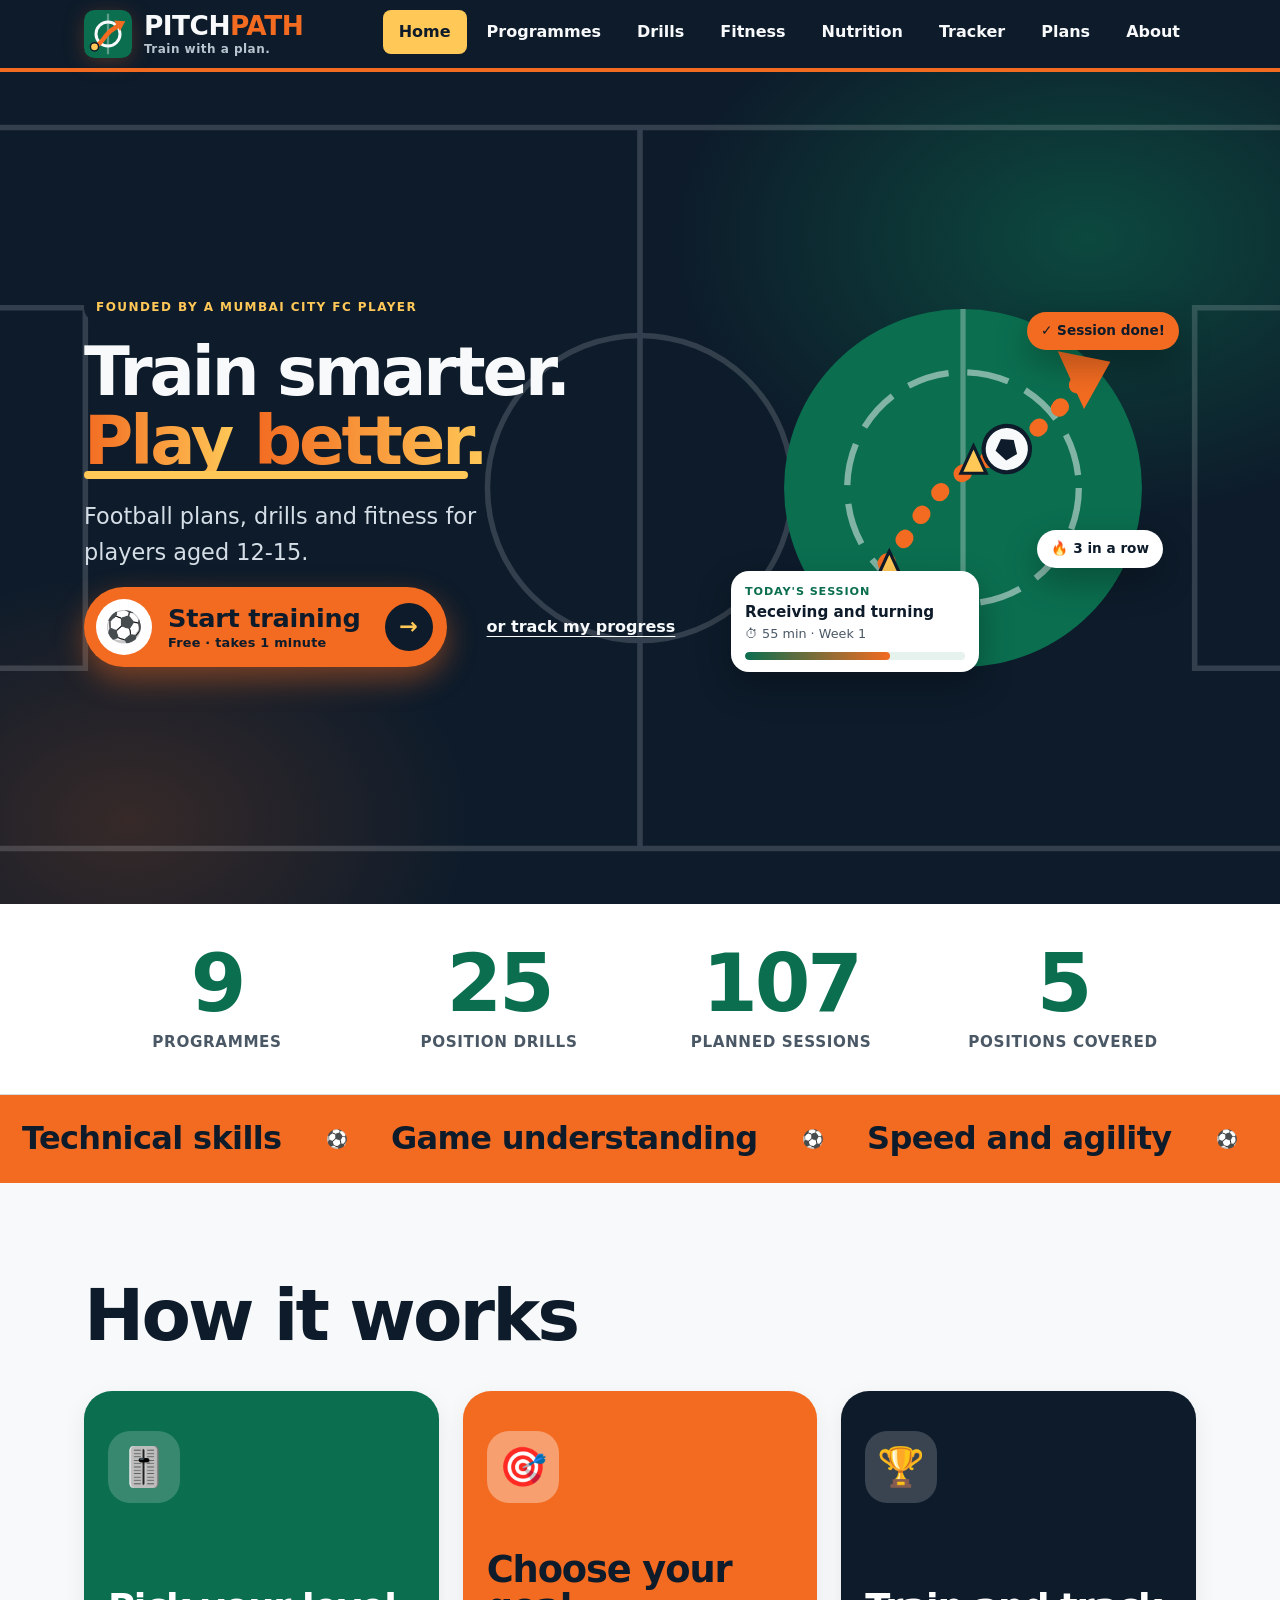
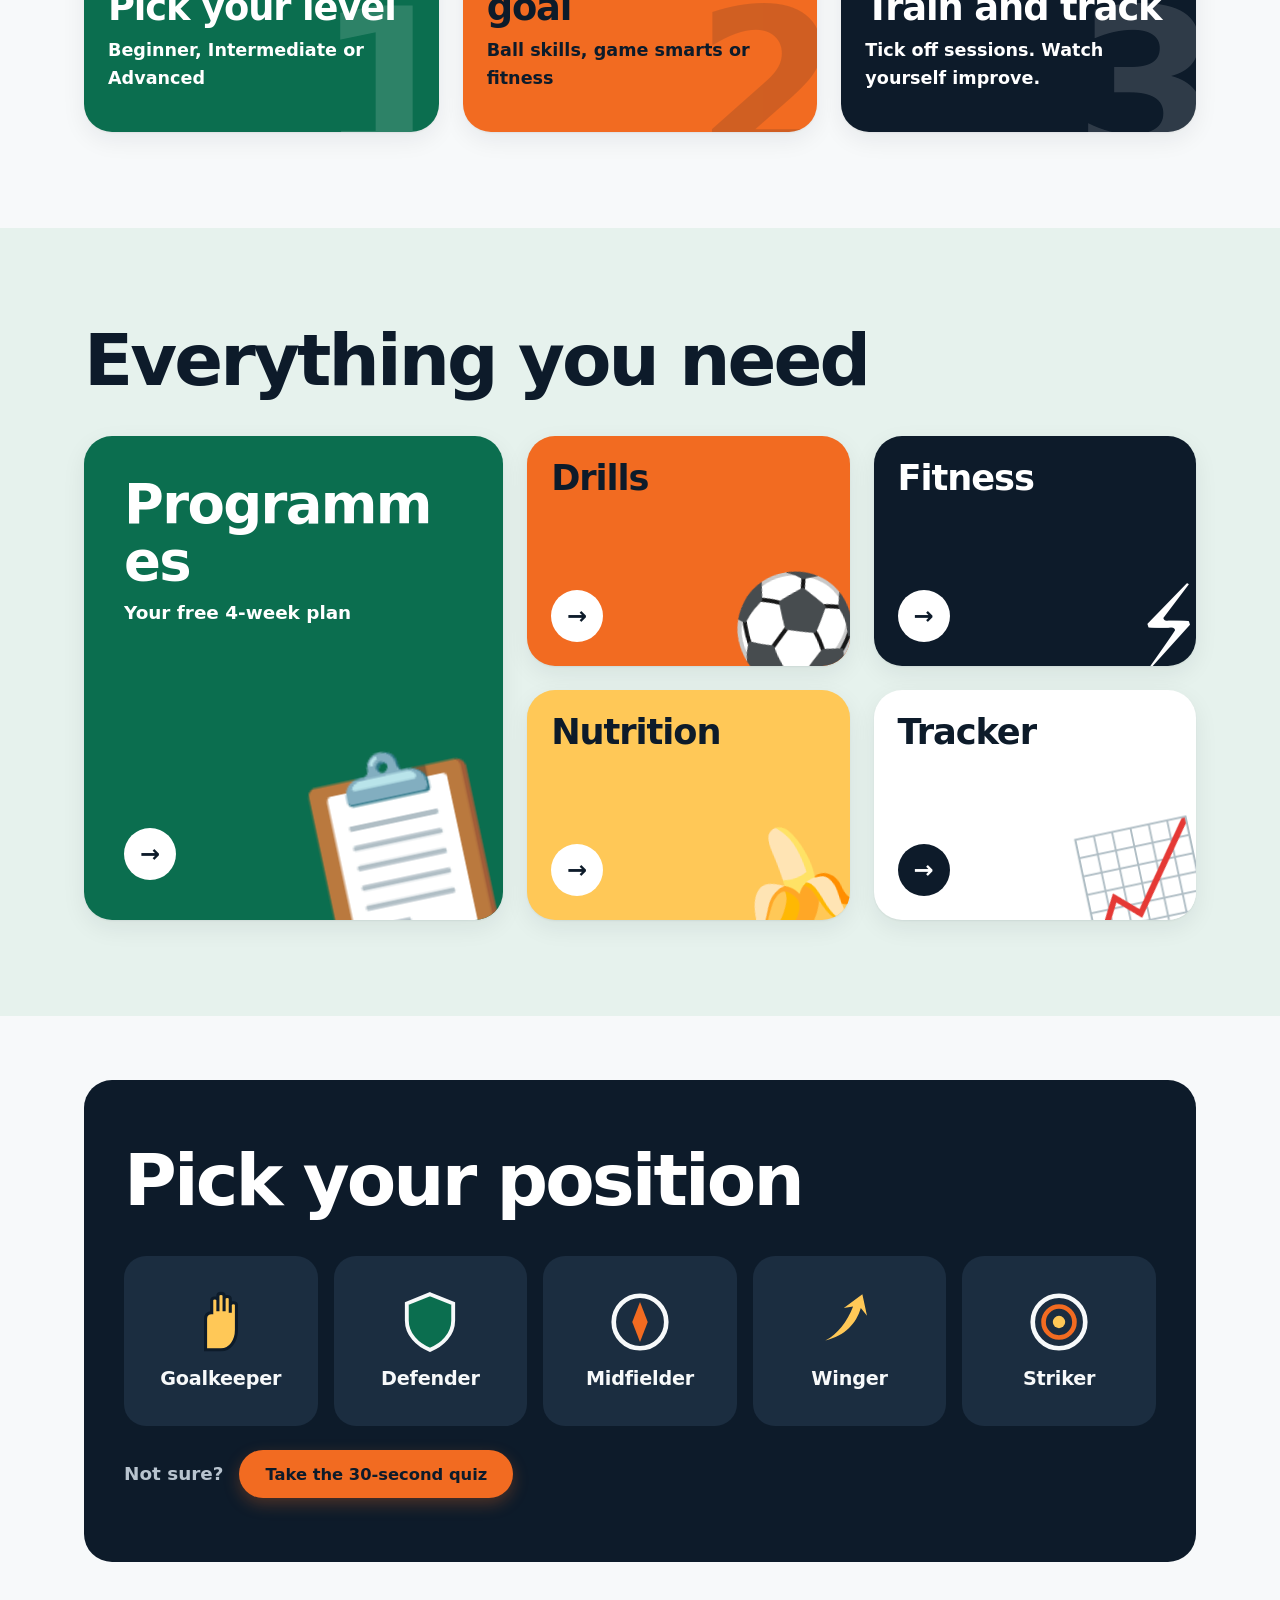
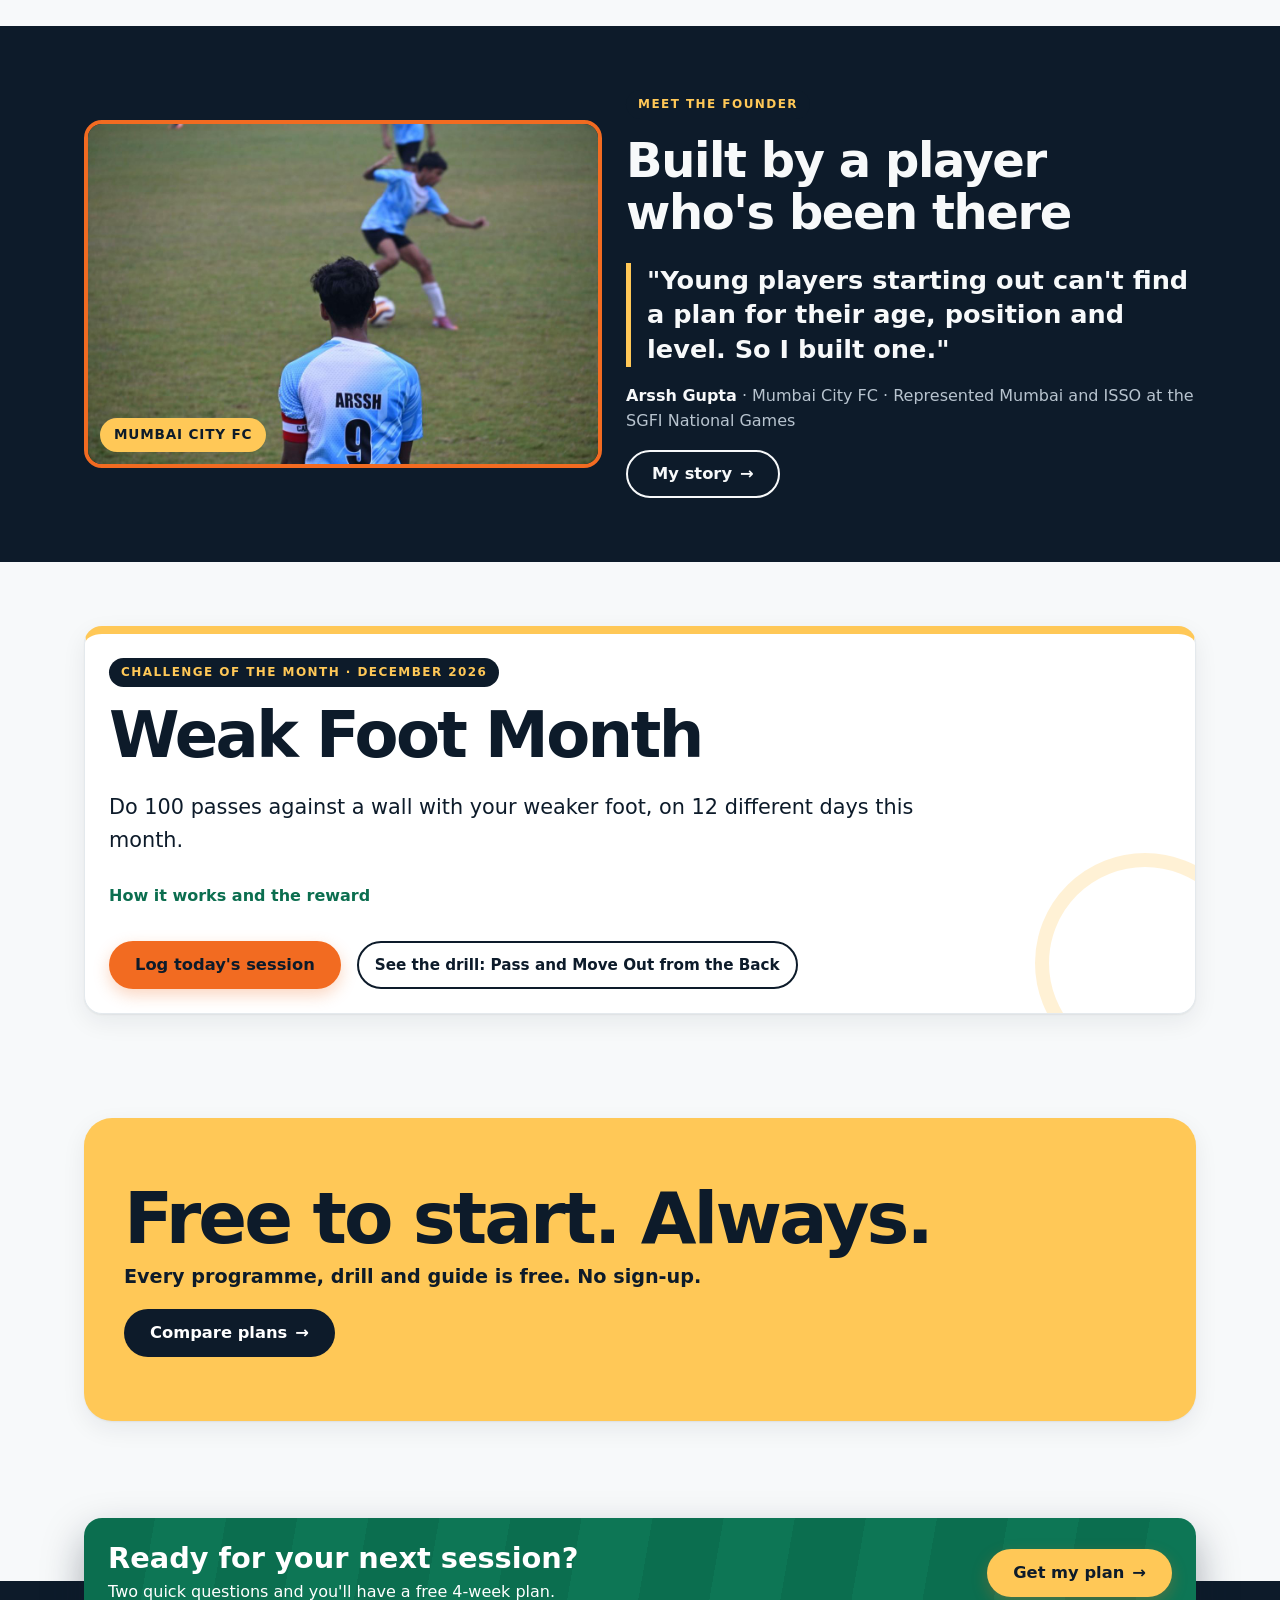
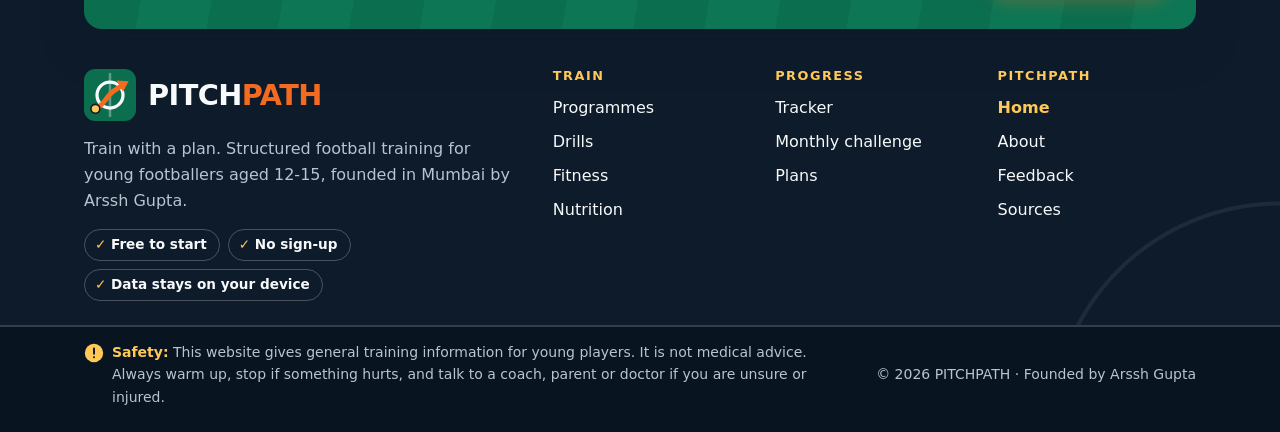
==== commit 10036334: "Bolder Home: giant headings, big coloured step cards and tile grid How it works is now three big col" ====
--- a/index.html
+++ b/index.html
@@ -104,30 +104,74 @@
       </div>
     </div>
 
-    <!-- HOW IT WORKS: three quick steps -->
-    <section class="section section--compact" aria-labelledby="how-title">
-      <div class="container">
-        <p class="kicker" data-reveal>Simple as 1, 2, 3</p>
-        <h2 id="how-title" data-reveal>How it works</h2>
-        <ol class="how-steps" data-in-view>
-          <li data-reveal><span class="how-steps__num" aria-hidden="true">1</span><strong>Choose your level</strong><span>Beginner, Intermediate or Advanced</span></li>
-          <li data-reveal><span class="how-steps__num" aria-hidden="true">2</span><strong>Pick a programme</strong><span>Ball skills, game smarts or fitness</span></li>
-          <li data-reveal><span class="how-steps__num" aria-hidden="true">3</span><strong>Train and track</strong><span>Tick off sessions and watch yourself improve</span></li>
+    <!-- HOW IT WORKS: three big, bold step cards -->
+    <section class="section home-section" aria-labelledby="how-title">
+      <div class="container">
+        <h2 id="how-title" class="home-h2" data-reveal>How it works</h2>
+        <ol class="big-steps">
+          <li class="big-steps__item" data-reveal><div class="big-step big-step--green">
+            <span class="big-step__num" aria-hidden="true">1</span>
+            <span class="big-step__icon" aria-hidden="true">🎚️</span>
+            <strong class="big-step__title">Pick your level</strong>
+            <span class="big-step__text">Beginner, Intermediate or Advanced</span>
+          </div></li>
+          <li class="big-steps__item" data-reveal><div class="big-step big-step--orange">
+            <span class="big-step__num" aria-hidden="true">2</span>
+            <span class="big-step__icon" aria-hidden="true">🎯</span>
+            <strong class="big-step__title">Choose your goal</strong>
+            <span class="big-step__text">Ball skills, game smarts or fitness</span>
+          </div></li>
+          <li class="big-steps__item" data-reveal><div class="big-step big-step--navy">
+            <span class="big-step__num" aria-hidden="true">3</span>
+            <span class="big-step__icon" aria-hidden="true">🏆</span>
+            <strong class="big-step__title">Train and track</strong>
+            <span class="big-step__text">Tick off sessions. Watch yourself improve.</span>
+          </div></li>
         </ol>
       </div>
     </section>
 
-    <!-- FIVE CONTENT AREAS -->
-    <section class="band band--tint" aria-labelledby="areas-title">
-      <div class="container">
-        <p class="kicker" data-reveal>All in one place</p>
-        <h2 id="areas-title" data-reveal>Everything you need</h2>
-        <ul class="area-tiles">
-          <li data-reveal><a class="area-tile area-tile--green" href="programmes.html"><span class="area-tile__icon" aria-hidden="true">📋</span><span class="area-tile__title">Programmes</span><span class="area-tile__go" aria-hidden="true">Open →</span></a></li>
-          <li data-reveal><a class="area-tile area-tile--orange" href="drills.html"><span class="area-tile__icon" aria-hidden="true">🎯</span><span class="area-tile__title">Drills</span><span class="area-tile__go" aria-hidden="true">Open →</span></a></li>
-          <li data-reveal><a class="area-tile area-tile--navy" href="fitness.html"><span class="area-tile__icon" aria-hidden="true">⚡</span><span class="area-tile__title">Fitness</span><span class="area-tile__go" aria-hidden="true">Open →</span></a></li>
-          <li data-reveal><a class="area-tile area-tile--yellow" href="nutrition.html"><span class="area-tile__icon" aria-hidden="true">🥗</span><span class="area-tile__title">Nutrition</span><span class="area-tile__go" aria-hidden="true">Open →</span></a></li>
-          <li data-reveal><a class="area-tile area-tile--white" href="tracker.html"><span class="area-tile__icon" aria-hidden="true">📈</span><span class="area-tile__title">Tracker</span><span class="area-tile__go" aria-hidden="true">Open →</span></a></li>
+    <!-- FIVE CONTENT AREAS: a big colourful "bento" grid -->
+    <section class="section home-section home-section--tint" aria-labelledby="areas-title">
+      <div class="container">
+        <h2 id="areas-title" class="home-h2" data-reveal>Everything you need</h2>
+        <ul class="bento">
+          <li class="bento__item bento__item--big" data-reveal>
+            <a class="bento__tile bento__tile--green" href="programmes.html">
+              <span class="bento__title">Programmes</span>
+              <span class="bento__sub">Your free 4-week plan</span>
+              <span class="bento__go" aria-hidden="true">→</span>
+              <span class="bento__emoji" aria-hidden="true">📋</span>
+            </a>
+          </li>
+          <li class="bento__item" data-reveal>
+            <a class="bento__tile bento__tile--orange" href="drills.html">
+              <span class="bento__title">Drills</span>
+              <span class="bento__go" aria-hidden="true">→</span>
+              <span class="bento__emoji" aria-hidden="true">⚽</span>
+            </a>
+          </li>
+          <li class="bento__item" data-reveal>
+            <a class="bento__tile bento__tile--navy" href="fitness.html">
+              <span class="bento__title">Fitness</span>
+              <span class="bento__go" aria-hidden="true">→</span>
+              <span class="bento__emoji" aria-hidden="true">⚡</span>
+            </a>
+          </li>
+          <li class="bento__item" data-reveal>
+            <a class="bento__tile bento__tile--yellow" href="nutrition.html">
+              <span class="bento__title">Nutrition</span>
+              <span class="bento__go" aria-hidden="true">→</span>
+              <span class="bento__emoji" aria-hidden="true">🍌</span>
+            </a>
+          </li>
+          <li class="bento__item" data-reveal>
+            <a class="bento__tile bento__tile--white" href="tracker.html">
+              <span class="bento__title">Tracker</span>
+              <span class="bento__go" aria-hidden="true">→</span>
+              <span class="bento__emoji" aria-hidden="true">📈</span>
+            </a>
+          </li>
         </ul>
       </div>
     </section>
@@ -136,8 +180,8 @@
     <section class="section" aria-labelledby="position-title">
       <div class="container">
         <div class="position-box on-dark" data-reveal>
-          <h2 id="position-title">Pick your position</h2>
-                    <nav class="position-picker" aria-label="Drills by position">
+          <h2 id="position-title" class="home-h2">Pick your position</h2>
+          <nav class="position-picker" aria-label="Drills by position">
             <a href="drills.html?position=goalkeeper">
               <svg viewBox="0 0 44 44" aria-hidden="true"><path d="M12 40V20c0-3 2-4 4-4V8c0-2 4-2 4 0v7-10c0-2 4-2 4 0v10-8c0-2 4-2 4 0v9-5c0-2 4-2 4 0v16c0 7-4 13-10 13z" fill="#FFC857" stroke="#0D1B2A" stroke-width="2"/></svg>
               Goalkeeper
@@ -159,7 +203,7 @@
               Striker
             </a>
           </nav>
-          <p class="quiz-cta">Not sure where you play best? <button type="button" class="btn btn--primary btn--small" data-open-quiz>Take the 30-second quiz</button></p>
+          <p class="quiz-cta">Not sure? <button type="button" class="btn btn--primary" data-open-quiz>Take the 30-second quiz</button></p>
         </div>
       </div>
     </section>
@@ -193,12 +237,12 @@
     <!-- PLANS (one slim banner) -->
     <section class="section section--compact" aria-labelledby="home-plans-title">
       <div class="container">
-        <div class="plans-banner on-dark" data-reveal>
+        <div class="plans-banner plans-banner--bold" data-reveal>
           <div>
-            <h2 id="home-plans-title">Free to start. Always.</h2>
+            <h2 id="home-plans-title" class="home-h2">Free to start. Always.</h2>
             <p>Every programme, drill and guide is free. No sign-up.</p>
           </div>
-          <a class="btn btn--outline btn--arrow" href="plans.html">Compare plans</a>
+          <a class="btn btn--dark btn--arrow" href="plans.html">Compare plans</a>
         </div>
       </div>
     </section>
--- a/assets/css/pages.css
+++ b/assets/css/pages.css
@@ -1545,3 +1545,168 @@
 }
 .move__watch:hover { background: var(--color-dark); color: var(--text-on-dark); }
 .video-modal .modal__body { padding: var(--space-3); }
+
+/* =========================================================
+   VERSION 9: a bolder, more colourful Home page
+   - giant section headings (no small labels above them)
+   - "How it works" as three big coloured cards
+   - "Everything you need" as a big colourful grid ("bento")
+   - bigger numbers, ticker and position buttons
+   Colour pairs (all pass AA): white on green 6.5:1,
+   navy on orange 6.3:1, white on navy 17:1, navy on yellow 12:1.
+   ========================================================= */
+
+/* ---- Giant headings on Home ---- */
+.home-h2 {
+  font-size: clamp(2.6rem, 7vw, 4.5rem);
+  line-height: 1;
+  letter-spacing: -0.04em;
+  margin-bottom: var(--space-5);
+}
+.home-section { padding-block: var(--space-6); }
+@media (min-width: 900px) { .home-section { padding-block: 6rem; } }
+.home-section--tint { background: var(--color-tint); }
+
+/* ---- Numbers strip: much bigger numbers ---- */
+.stats-strip { padding: var(--space-5) 0; }
+.count-stat__value { font-size: clamp(3rem, 8vw, 5rem); font-weight: 900; letter-spacing: -0.04em; line-height: 1; }
+.count-stat__label { font-size: 0.95rem; margin-top: 6px; }
+
+/* ---- Moving ticker: orange band, big navy words ---- */
+.ticker { background: var(--color-secondary); color: var(--color-dark); border-block: 0; padding: 18px 0; }
+.ticker__track span { font-size: clamp(1.4rem, 3vw, 2rem); font-weight: 900; letter-spacing: -0.02em; padding: 0 22px; gap: 44px; }
+.ticker__track span::after { content: "⚽"; color: inherit; font-size: 1.1rem; }
+
+/* ---- How it works: three big coloured cards ---- */
+.big-steps { list-style: none; padding: 0; margin: 0; display: grid; gap: var(--space-4); }
+@media (min-width: 800px) { .big-steps { grid-template-columns: repeat(3, 1fr); } }
+.big-steps__item { margin: 0; }
+.big-step {
+  position: relative; overflow: hidden; height: 100%;
+  display: flex; flex-direction: column; gap: var(--space-2);
+  min-height: 300px; padding: var(--space-5) var(--space-4);
+  border-radius: 28px; box-shadow: var(--shadow);
+  transition: transform 0.3s cubic-bezier(0.3, 1.5, 0.5, 1), box-shadow 0.3s;
+}
+.big-step:hover { transform: translateY(-8px) rotate(-1deg); box-shadow: var(--shadow-hover); }
+.big-step--green { background: var(--color-primary); color: var(--color-white); }
+.big-step--orange { background: var(--color-secondary); color: var(--color-dark); }
+.big-step--navy { background: var(--color-dark); color: var(--color-white); }
+/* The giant number in the corner (decoration only) */
+.big-step__num {
+  position: absolute; right: -0.05em; bottom: -0.28em;
+  font-size: 13rem; font-weight: 900; line-height: 1; letter-spacing: -0.06em;
+  color: currentColor; opacity: 0.14; pointer-events: none;
+  transition: transform 0.4s ease;
+}
+.big-step:hover .big-step__num { transform: scale(1.08) rotate(-4deg); }
+.big-step__icon {
+  width: 72px; height: 72px; border-radius: 22px; font-size: 2.4rem;
+  display: grid; place-items: center; margin-bottom: auto;
+  background: rgba(255, 255, 255, 0.18);
+}
+.big-step--orange .big-step__icon { background: rgba(255, 255, 255, 0.35); }
+.big-step__title { position: relative; font-size: clamp(1.8rem, 3.2vw, 2.3rem); font-weight: 900; line-height: 1.05; letter-spacing: -0.03em; margin-top: var(--space-5); }
+.big-step__text { position: relative; font-size: 1.1rem; font-weight: 600; max-width: 22ch; }
+
+/* ---- Everything you need: the bento grid ---- */
+.bento { list-style: none; padding: 0; margin: 0; display: grid; gap: var(--space-3); grid-template-columns: repeat(2, 1fr); }
+.bento__item { margin: 0; min-width: 0; }
+.bento__item--big { grid-column: 1 / -1; }
+@media (min-width: 800px) {
+  .bento { grid-template-columns: 1.3fr 1fr 1fr; grid-template-rows: repeat(2, 230px); gap: var(--space-4); }
+  .bento__item--big { grid-column: 1; grid-row: 1 / span 2; }
+}
+.bento__tile {
+  position: relative; overflow: hidden; height: 100%; min-height: 170px;
+  display: flex; flex-direction: column; justify-content: flex-start;
+  padding: var(--space-4); border-radius: 28px;
+  text-decoration: none; box-shadow: var(--shadow);
+  transition: transform 0.3s cubic-bezier(0.3, 1.5, 0.5, 1), box-shadow 0.3s;
+}
+.bento__item--big .bento__tile { min-height: 260px; padding: var(--space-5); }
+.bento__tile:hover { transform: translateY(-8px) scale(1.02); box-shadow: var(--shadow-hover); }
+.bento__tile--green { background: var(--color-primary); color: var(--color-white); }
+.bento__tile--orange { background: var(--color-secondary); color: var(--color-dark); }
+.bento__tile--navy { background: var(--color-dark); color: var(--color-white); }
+.bento__tile--yellow { background: var(--color-accent); color: var(--color-dark); }
+.bento__tile--white { background: var(--color-white); color: var(--color-dark); }
+.bento__tile--green:hover, .bento__tile--navy:hover { color: var(--color-white); }
+.bento__tile--orange:hover, .bento__tile--yellow:hover, .bento__tile--white:hover { color: var(--color-dark); }
+.bento__title { position: relative; z-index: 1; font-size: clamp(1.6rem, 3vw, 2.2rem); font-weight: 900; letter-spacing: -0.03em; line-height: 1.05; overflow-wrap: anywhere; }
+.bento__item--big .bento__title { font-size: clamp(2.2rem, 5vw, 3.4rem); }
+.bento__sub { position: relative; z-index: 1; font-size: 1.15rem; font-weight: 700; margin-top: var(--space-2); }
+/* Round arrow button in the bottom-left corner */
+.bento__go {
+  position: relative; z-index: 1; margin-top: auto;
+  width: 52px; height: 52px; border-radius: 50%;
+  display: grid; place-items: center; font-size: 1.5rem; font-weight: 900;
+  background: var(--color-white); color: var(--color-dark);
+  transition: transform 0.25s;
+}
+.bento__tile--white .bento__go { background: var(--color-dark); color: var(--color-white); }
+.bento__tile:hover .bento__go { transform: translateX(6px); }
+/* Big emoji peeking out of the corner (decoration) */
+.bento__emoji {
+  position: absolute; right: -10px; bottom: -14px;
+  font-size: 6.5rem; line-height: 1; transform: rotate(-12deg);
+  transition: transform 0.45s cubic-bezier(0.3, 1.8, 0.5, 1);
+}
+.bento__item--big .bento__emoji { font-size: 12rem; right: -20px; bottom: -30px; }
+.bento__tile:hover .bento__emoji { transform: rotate(6deg) scale(1.15); }
+.js-motion .bento__item.is-visible .bento__emoji { animation: emoji-float 5s ease-in-out 1s infinite; }
+@keyframes emoji-float {
+  0%, 100% { translate: 0 0; }
+  50% { translate: 0 -10px; }
+}
+@media (max-width: 480px) {
+  .bento__tile { padding: var(--space-3); min-height: 150px; }
+  .bento__emoji { font-size: 4.8rem; }
+  .bento__item--big .bento__emoji { font-size: 8rem; }
+  .bento__go { width: 44px; height: 44px; font-size: 1.2rem; }
+}
+
+/* ---- Pick your position: bigger buttons ---- */
+.position-box { padding: var(--space-5) var(--space-4); border-radius: 28px; }
+@media (min-width: 800px) { .position-box { padding: var(--space-6) var(--space-5); } }
+.position-box .home-h2 { color: var(--color-white); }
+.position-picker { gap: var(--space-3); }
+.position-picker a { min-height: 170px; text-transform: none; letter-spacing: -0.01em; font-size: 1.2rem; font-weight: 900; border-radius: 22px; }
+.position-picker svg { width: 68px; height: 68px; transition: transform 0.35s cubic-bezier(0.3, 1.8, 0.5, 1); }
+.position-picker a:hover svg { transform: scale(1.15) rotate(-6deg); }
+.quiz-cta { font-size: 1.15rem; font-weight: 700; color: var(--text-on-dark); }
+
+/* ---- Founder: a bigger quote ---- */
+.founder__quote p { font-size: clamp(1.25rem, 2.4vw, 1.6rem); font-weight: 700; line-height: 1.35; }
+
+/* ---- Challenge: big title, rules folded away ---- */
+.challenge h2 { font-size: clamp(2.4rem, 6vw, 4rem); line-height: 1; letter-spacing: -0.04em; }
+.challenge__more { position: relative; z-index: 1; margin-bottom: var(--space-4); }
+.challenge__more summary { cursor: pointer; font-weight: 800; color: var(--color-primary); min-height: 44px; display: inline-flex; align-items: center; }
+.challenge__more summary:hover { text-decoration: underline; }
+.challenge__more .challenge__steps { margin-top: var(--space-2); }
+
+/* ---- "Free to start" banner: bold yellow ---- */
+.plans-banner--bold {
+  background: var(--color-accent); color: var(--color-dark);
+  border-radius: 28px; padding: var(--space-5) var(--space-4);
+  box-shadow: var(--shadow);
+}
+@media (min-width: 800px) { .plans-banner--bold { padding: var(--space-6) var(--space-5); } }
+.plans-banner--bold h2 { color: var(--color-dark); margin-bottom: var(--space-2); }
+.plans-banner--bold p { color: var(--color-dark); font-size: 1.2rem; font-weight: 600; }
+.btn--dark { background: var(--color-dark); color: var(--color-white); }
+.btn--dark:hover { background: var(--color-dark-2); color: var(--color-accent); }
+
+@media (prefers-reduced-motion: reduce) {
+  .big-step, .bento__tile, .bento__emoji, .bento__go, .big-step__num, .position-picker svg { transition: none; }
+  .big-step:hover, .bento__tile:hover { transform: none; }
+  .js-motion .bento__item.is-visible .bento__emoji { animation: none; }
+}
+/* Phones: shorter step cards so the list isn't too long */
+@media (max-width: 799px) {
+  .big-step { min-height: 0; padding: var(--space-4); }
+  .big-step__icon { width: 60px; height: 60px; font-size: 2rem; }
+  .big-step__title { margin-top: var(--space-3); }
+  .big-step__num { font-size: 9rem; }
+}
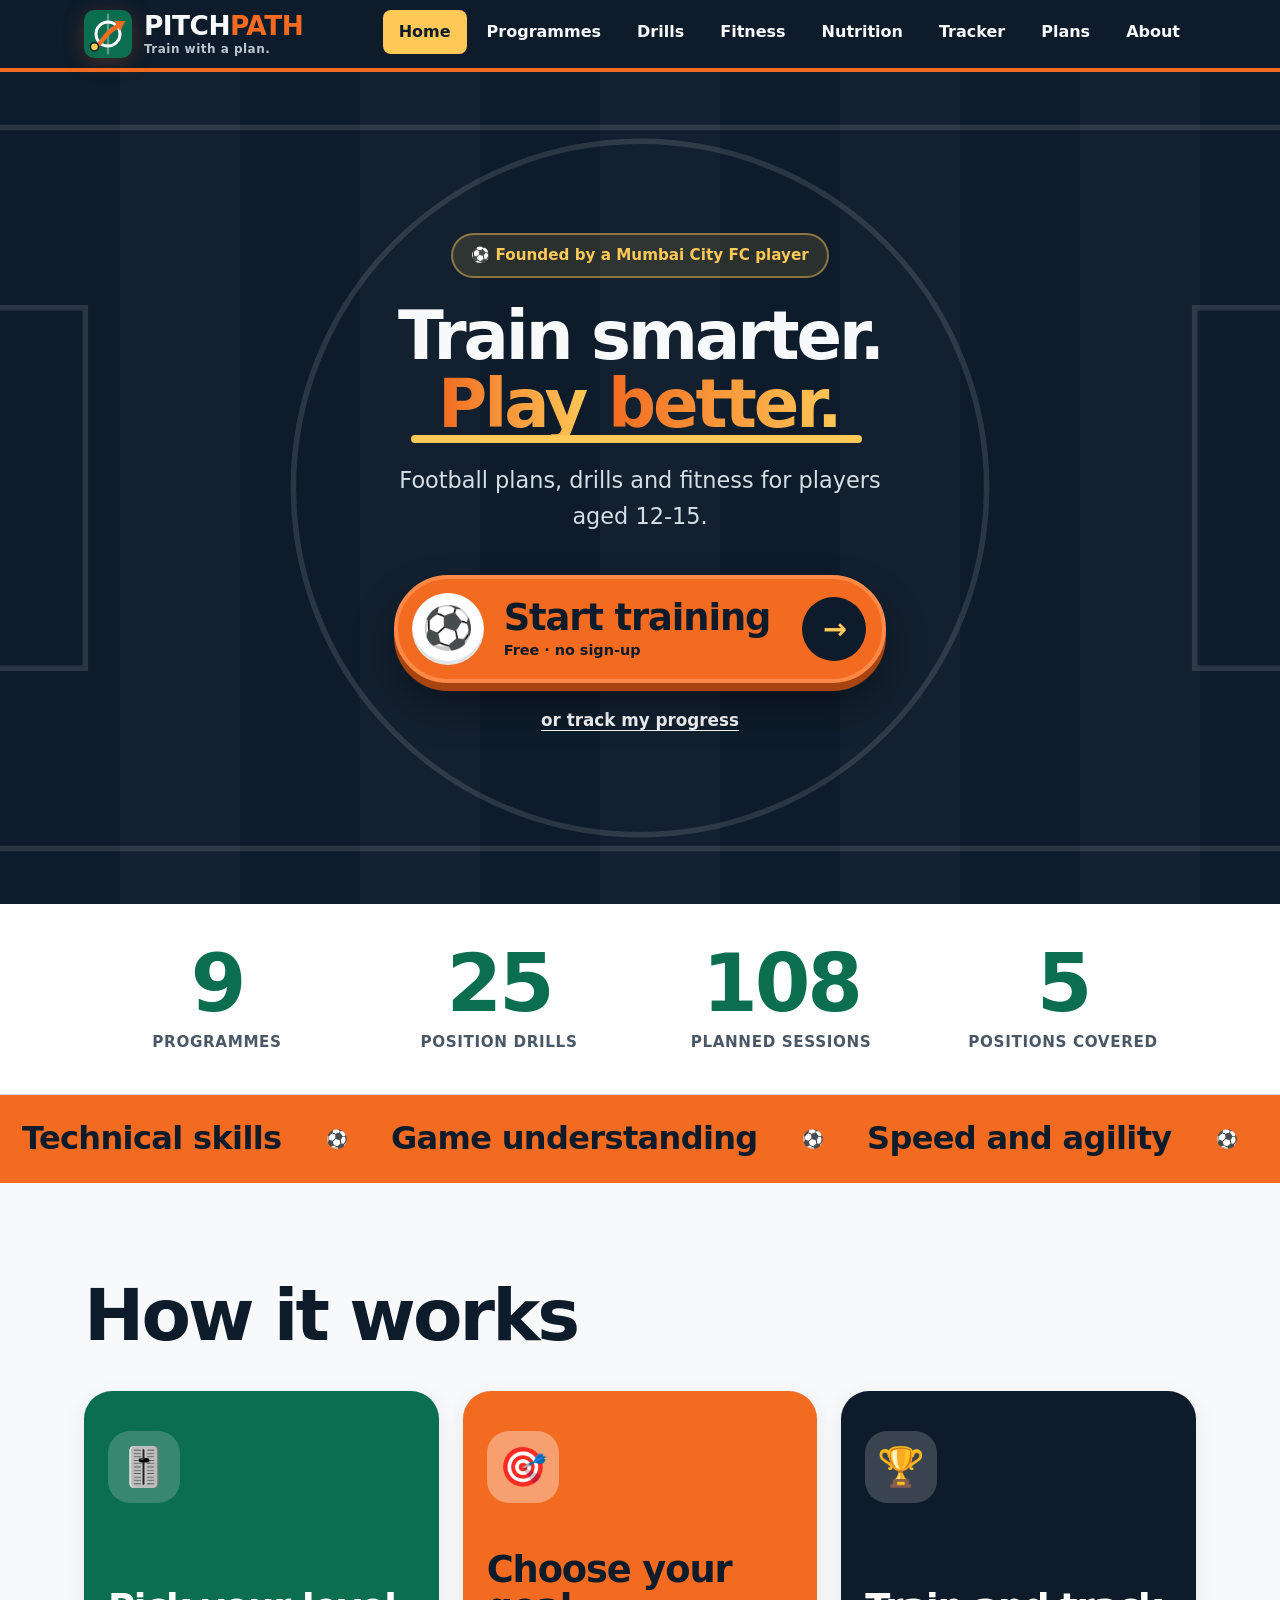
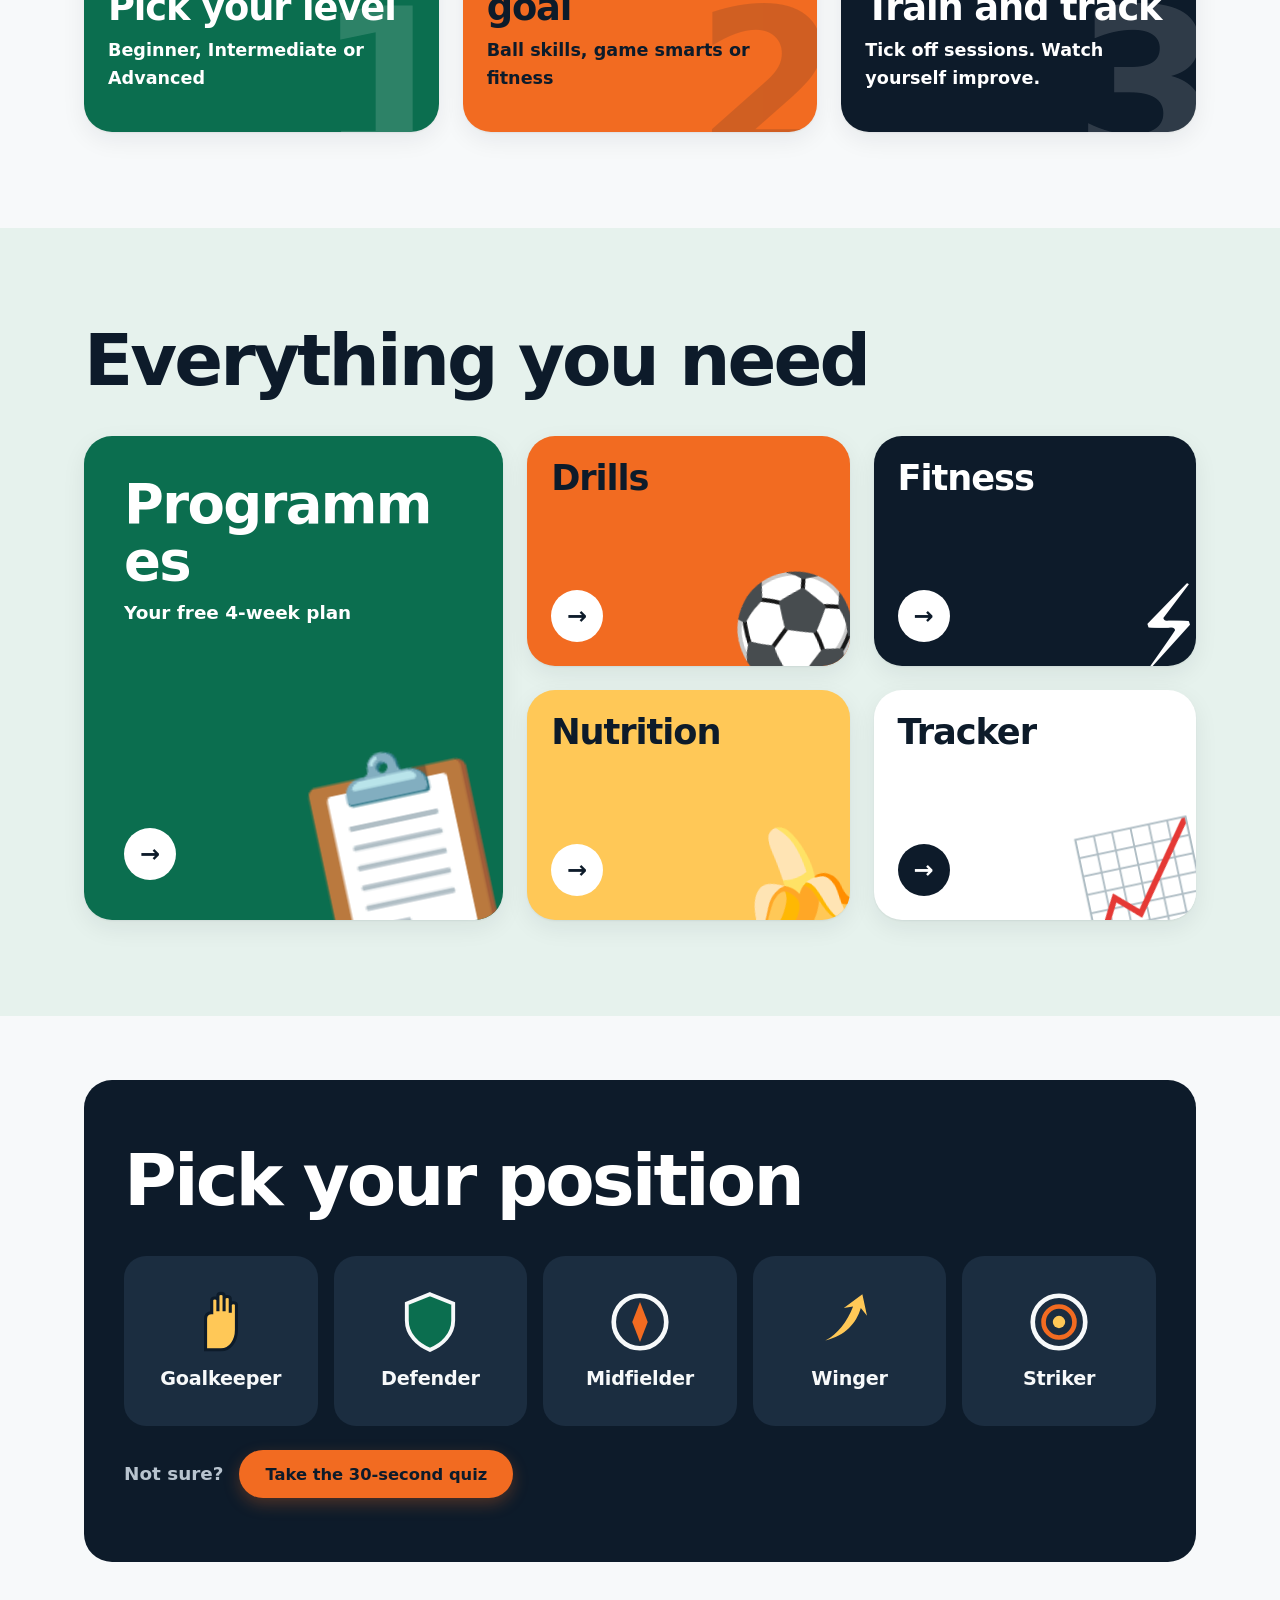
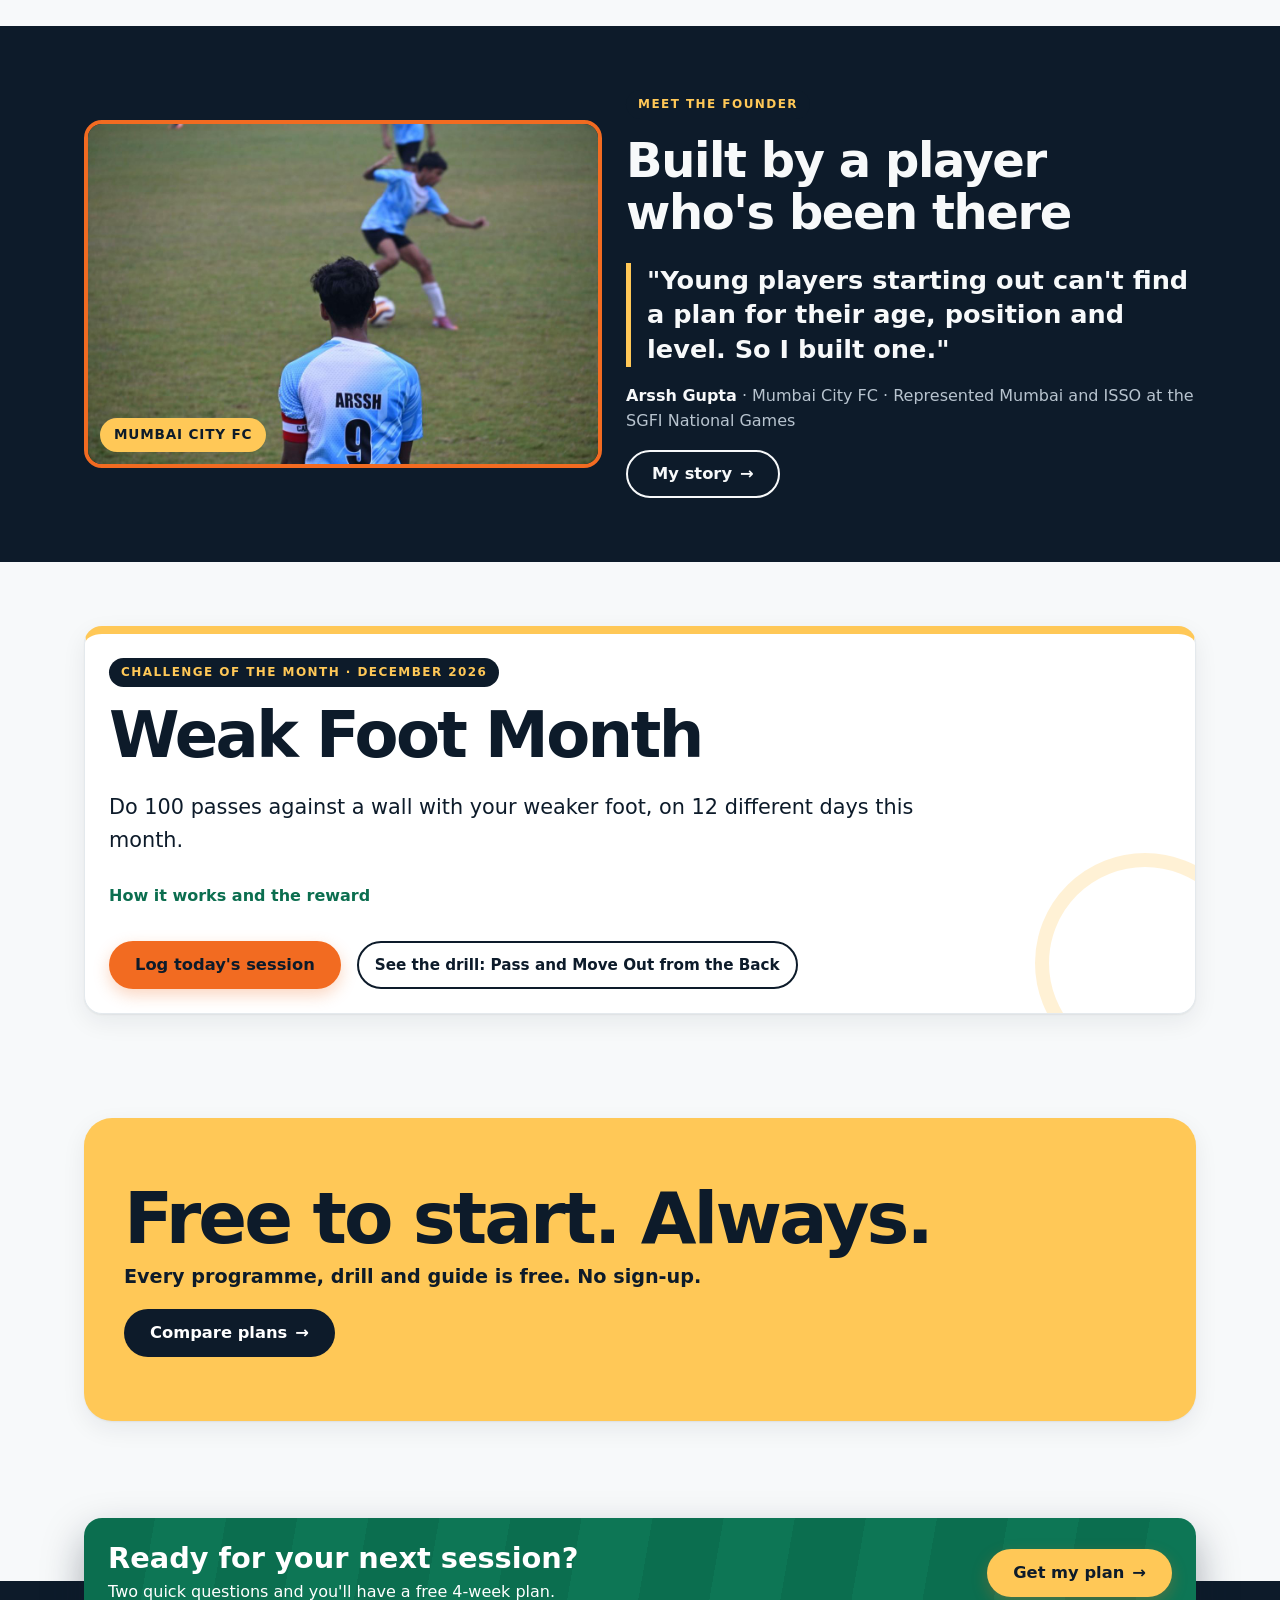
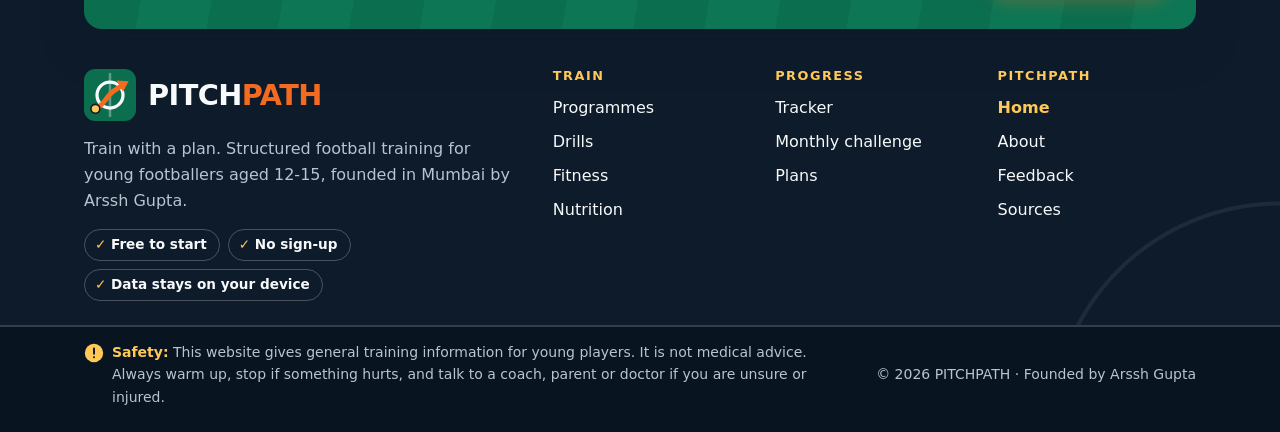
==== commit 525f0d1f: "Centred home banner with a huge Start button, and a tidier plan screen Home: everything centred insi" ====
--- a/index.html
+++ b/index.html
@@ -27,61 +27,33 @@
   <main id="main" tabindex="-1">
     <!-- HERO -->
     <section class="hero on-dark" aria-labelledby="hero-title">
+      <!-- Pitch lines behind the text: a big centre circle frames the headline -->
       <svg class="hero__pitch" viewBox="0 0 1200 600" preserveAspectRatio="xMidYMid slice" aria-hidden="true" focusable="false">
         <g fill="none" stroke="#F7F9FA" stroke-width="4">
           <rect class="draw" x="40" y="40" width="1120" height="520"/>
-          <line class="draw" x1="600" y1="40" x2="600" y2="560"/>
-          <circle class="draw" cx="600" cy="300" r="110"/>
+          <circle class="draw" cx="600" cy="300" r="250"/>
           <rect class="draw" x="40" y="170" width="160" height="260"/>
           <rect class="draw" x="1000" y="170" width="160" height="260"/>
+          <path class="draw" d="M40 70 A30 30 0 0 0 70 40 M1130 40 A30 30 0 0 0 1160 70 M1160 530 A30 30 0 0 0 1130 560 M70 560 A30 30 0 0 0 40 530"/>
         </g>
       </svg>
-      <div class="container hero__grid">
-        <div class="hero__text">
-          <span class="eyebrow hero-in" style="--delay:0ms">Founded by a Mumbai City FC player</span>
-          <!-- Each word rises in one after another (see .hero-word in pages.css) -->
-          <h1 id="hero-title" class="hero-title">
-            <span class="hero-word" style="--i:0">Train</span> <span class="hero-word" style="--i:1">smarter.</span>
-            <span class="highlight"><span class="hero-word" style="--i:2">Play</span> <span class="hero-word" style="--i:3">better.</span></span>
-          </h1>
-          <p class="lead hero-in" style="--delay:750ms">Football plans, drills and fitness for players aged 12-15.</p>
-          <div class="hero__actions hero-in" style="--delay:900ms">
-            <!-- The big main button: the one thing we want every visitor to press -->
-            <a class="btn-start" href="programmes.html">
-              <span class="btn-start__ball" aria-hidden="true">⚽</span>
-              <span class="btn-start__text">Start training <small>Free · takes 1 minute</small></span>
-              <span class="btn-start__arrow" aria-hidden="true">→</span>
-            </a>
-            <a class="hero__link" href="tracker.html">or track my progress</a>
-          </div>
-        </div>
-        <!-- Hero visual: the animated ball path, with floating "app" cards
-             that show what using PITCHPATH looks like -->
-        <div class="hero__visual" aria-hidden="true">
-        <svg class="hero__art" viewBox="0 0 380 380" aria-hidden="true" focusable="false">
-            <circle cx="190" cy="190" r="170" fill="#0B6E4F"/>
-            <circle class="spin-slow" cx="190" cy="190" r="110" fill="none" stroke="#F7F9FA" stroke-width="6" opacity="0.5" stroke-dasharray="40 18"/>
-            <line x1="190" y1="20" x2="190" y2="360" stroke="#F7F9FA" stroke-width="5" opacity="0.3"/>
-            <path id="ball-path" d="M70 290 C130 280 140 200 200 170 S280 120 300 90" fill="none" stroke="#F26B21" stroke-width="16" stroke-linecap="round" stroke-dasharray="2 26" class="dash-move"/>
-            <polygon class="arrow-pulse" points="280,60 330,70 305,115" fill="#F26B21"/>
-            <polygon points="120,250 108,276 132,276" fill="#FFC857" stroke="#0D1B2A" stroke-width="3"/>
-            <polygon points="200,150 188,176 212,176" fill="#FFC857" stroke="#0D1B2A" stroke-width="3"/>
-            <g class="rolling-ball">
-              <circle r="22" fill="#F7F9FA" stroke="#0D1B2A" stroke-width="4"/>
-              <polygon points="0,-11 10,-4 6,9 -6,9 -10,-4" fill="#0D1B2A"/>
-              <animateMotion dur="3.6s" repeatCount="indefinite" keyPoints="0;1;1" keyTimes="0;0.75;1" calcMode="linear" rotate="auto">
-                <mpath href="#ball-path"/>
-              </animateMotion>
-            </g>
-          </svg>
-          <div class="float-card float-card--plan">
-            <span class="float-card__label">Today's session</span>
-            <strong>Receiving and turning</strong>
-            <span class="float-card__meta">⏱ 55 min · Week 1</span>
-            <span class="float-card__bar"><span></span></span>
-          </div>
-          <div class="float-chip float-chip--done">✓ Session done!</div>
-          <div class="float-chip float-chip--streak">🔥 3 in a row</div>
+      <!-- Everything is centred, like kick-off from the centre spot -->
+      <div class="container hero__center">
+        <span class="hero__badge hero-in" style="--delay:0ms">⚽ Founded by a Mumbai City FC player</span>
+        <!-- Each word rises in one after another (see .hero-word in pages.css) -->
+        <h1 id="hero-title" class="hero-title">
+          <span class="hero-word" style="--i:0">Train</span> <span class="hero-word" style="--i:1">smarter.</span>
+          <span class="highlight"><span class="hero-word" style="--i:2">Play</span> <span class="hero-word" style="--i:3">better.</span></span>
+        </h1>
+        <p class="lead hero-in" style="--delay:750ms">Football plans, drills and fitness for players aged 12-15.</p>
+        <div class="hero__actions hero-in" style="--delay:900ms">
+          <!-- The big main button: the one thing we want every visitor to press -->
+          <a class="btn-start" href="programmes.html">
+            <span class="btn-start__ball" aria-hidden="true">⚽</span>
+            <span class="btn-start__text">Start training <small>Free · no sign-up</small></span>
+            <span class="btn-start__arrow" aria-hidden="true">→</span>
+          </a>
+          <a class="hero__link" href="tracker.html">or track my progress</a>
         </div>
       </div>
     </section>
--- a/assets/css/pages.css
+++ b/assets/css/pages.css
@@ -1710,3 +1710,176 @@
   .big-step__title { margin-top: var(--space-3); }
   .big-step__num { font-size: 9rem; }
 }
+
+/* =========================================================
+   VERSION 10: centred Home banner + a tidier plan screen
+   ========================================================= */
+
+/* ---- Home banner: centred, on a "mown grass" navy pitch ---- */
+.hero {
+  background:
+    repeating-linear-gradient(90deg, transparent 0 120px, rgba(255, 255, 255, 0.025) 120px 240px),
+    var(--color-dark);
+  text-align: center;
+}
+.hero__pitch { opacity: 0.12; }
+.hero__center { display: flex; flex-direction: column; align-items: center; }
+.hero__badge {
+  display: inline-flex; align-items: center; gap: 8px;
+  padding: 8px 18px; border-radius: 999px; margin-bottom: var(--space-4);
+  background: rgba(255, 200, 87, 0.12); border: 2px solid rgba(255, 200, 87, 0.45);
+  color: var(--color-accent); font-weight: 800; font-size: 0.95rem;   /* yellow on navy: 11:1 */
+}
+.hero-title { font-size: clamp(3.4rem, 10vw, 7.4rem); margin-inline: auto; }
+.hero h1 .highlight { display: block; }
+.hero h1 .highlight::after { left: 0.2em; right: 0.3em; }
+.hero .lead { margin-inline: auto; max-width: 34ch; margin-bottom: var(--space-5); }
+.hero__actions { flex-direction: column; justify-content: center; gap: var(--space-3); margin-bottom: 0; }
+
+/* ---- The Start button: huge, chunky, with a "press" effect ---- */
+.btn-start {
+  min-height: 104px; gap: 20px; padding: 14px 16px 14px 14px;
+  font-size: clamp(1.6rem, 4vw, 2.3rem); letter-spacing: -0.03em;
+  border: 4px solid #FF8A47;
+  /* a solid darker edge underneath makes it look pressable, like a game button */
+  box-shadow: 0 8px 0 #A8440F, 0 22px 40px rgba(0, 0, 0, 0.35);
+}
+.btn-start:hover, .btn-start:focus-visible {
+  transform: translateY(-3px);
+  box-shadow: 0 11px 0 #A8440F, 0 28px 48px rgba(0, 0, 0, 0.4);
+}
+.btn-start:active { transform: translateY(6px); box-shadow: 0 2px 0 #A8440F, 0 10px 20px rgba(0, 0, 0, 0.3); }
+.btn-start::before { inset: -10px; border-width: 3px; }
+.btn-start__ball { width: 72px; height: 72px; font-size: 2.6rem; box-shadow: inset 0 -4px 0 rgba(13, 27, 42, 0.12); }
+.btn-start__ball { animation: ball-idle 3s ease-in-out 2s infinite; }
+@keyframes ball-idle {
+  0%, 70%, 100% { transform: rotate(0); }
+  80% { transform: rotate(-25deg); }
+  90% { transform: rotate(15deg); }
+}
+.btn-start__text { text-align: left; }
+.btn-start__text small { font-size: 0.9rem; letter-spacing: 0; }
+.btn-start__arrow { width: 64px; height: 64px; font-size: 1.8rem; margin-left: 12px; }
+.hero__link { font-size: 1.05rem; }
+@media (max-width: 600px) {
+  .btn-start { min-height: 88px; gap: 12px; }
+  .btn-start__ball { width: 56px; height: 56px; font-size: 2rem; }
+  .btn-start__arrow { width: 50px; height: 50px; font-size: 1.4rem; }
+  .hero__badge { font-size: 0.85rem; }
+}
+@media (prefers-reduced-motion: reduce) {
+  .btn-start__ball { animation: none; }
+  .btn-start:active { transform: none; }
+}
+
+/* ---- Plan screen: three clear blocks (plan, today, 4 weeks) ---- */
+.plan-screen { gap: var(--space-5); }
+
+/* 1. The plan header (navy) */
+.plan-screen .plan-hero { border-radius: 28px; padding: var(--space-5); }
+.plan-hero__tag {
+  display: inline-block; padding: 6px 14px; border-radius: 999px;
+  background: rgba(255, 200, 87, 0.14); text-transform: none; letter-spacing: 0; font-size: 0.95rem;
+}
+.plan-hero__title { font-size: clamp(2.2rem, 6vw, 3.6rem); letter-spacing: -0.04em; line-height: 1; margin-top: var(--space-2); }
+
+/* 2. Today: one bold green card */
+.plan-screen .today {
+  display: grid; gap: var(--space-4); align-items: end;
+  background: var(--color-primary); color: var(--color-white);   /* white on green: 6.25:1 */
+  border: 0; border-radius: 28px; padding: var(--space-5);
+  box-shadow: 0 18px 40px rgba(11, 110, 79, 0.28);
+}
+@media (min-width: 761px) { .plan-screen .today { grid-template-columns: 1fr auto; } }
+.plan-screen .today__label {
+  display: inline-block; padding: 6px 14px; border-radius: 999px; margin-bottom: var(--space-3);
+  background: var(--color-primary-dark); color: var(--color-white); letter-spacing: 0.06em;
+}
+.plan-screen .today__title { color: var(--color-white); font-size: clamp(2rem, 5vw, 3.2rem); line-height: 1.02; letter-spacing: -0.04em; margin-bottom: var(--space-3); }
+.today__chips { list-style: none; padding: 0; margin: 0; display: flex; flex-wrap: wrap; gap: var(--space-2); }
+.today__chips li { margin: 0; padding: 6px 14px; border-radius: 999px; background: var(--color-primary-dark); font-weight: 800; }
+.today__start { min-height: 72px; padding-inline: var(--space-5); font-size: 1.35rem; box-shadow: 0 6px 0 #A8440F; }
+.today__start:hover { transform: translateY(-2px); box-shadow: 0 8px 0 #A8440F; }
+.today__start:active { transform: translateY(4px); box-shadow: 0 2px 0 #A8440F; }
+/* "What you'll do": equal tiles in one neat row */
+.plan-screen .today__plan { grid-column: 1 / -1; background: none; padding: var(--space-4) 0 0; border-top: 2px solid rgba(255, 255, 255, 0.2); border-radius: 0; }
+.plan-screen .today__plan-title { color: var(--color-white); font-size: 1.1rem; margin-bottom: var(--space-3); }
+.plan-screen .today__steps { grid-template-columns: repeat(auto-fit, minmax(150px, 1fr)); gap: var(--space-3); }
+.plan-screen .today__steps li {
+  display: flex; flex-direction: column; align-items: flex-start; gap: var(--space-2);
+  background: var(--color-primary-dark); color: var(--color-white);   /* 8.6:1 */
+  border-radius: 18px; padding: var(--space-3);
+}
+.plan-screen .today__steps li::before { width: 34px; height: 34px; font-size: 1rem; background: var(--color-accent); color: var(--color-dark); }
+.today__step-name { font-weight: 800; line-height: 1.2; flex: 1; }
+.plan-screen .today__min { color: var(--color-accent); font-size: 0.95rem; }   /* yellow on dark green: 5.6:1 */
+.plan-screen .today--complete { grid-template-columns: 1fr; }
+.plan-screen .today--complete p { color: var(--color-white); }
+
+/* 3. Your 4 weeks */
+.plan-screen .plan-section { border-radius: 28px; padding: var(--space-5); }
+.plan-section__head { display: flex; flex-wrap: wrap; align-items: baseline; justify-content: space-between; gap: var(--space-1) var(--space-3); margin-bottom: var(--space-4); }
+.plan-section__head h3 { font-size: clamp(1.8rem, 4vw, 2.4rem); letter-spacing: -0.03em; margin: 0; }
+.plan-section__head p { margin: 0; font-weight: 600; }
+/* Week buttons: four equal tabs in one bar */
+.plan-screen .week-picks {
+  display: grid; grid-template-columns: repeat(4, 1fr); gap: 6px;
+  padding: 6px; border-radius: 20px; background: var(--color-light); border: 2px solid var(--color-border);
+  margin-bottom: var(--space-4);
+}
+.plan-screen .week-pick {
+  display: flex; flex-direction: column; align-items: center; justify-content: center; gap: 2px;
+  min-height: 64px; padding: 6px; border: 0; border-radius: 14px; background: transparent;
+}
+.week-pick__name { font-size: 1.1rem; font-weight: 900; }
+.week-pick__count { font-size: 0.8rem; font-weight: 700; color: var(--text-muted); }
+.plan-screen .week-pick:hover { background: var(--color-white); }
+.plan-screen .week-pick[aria-pressed="true"] { background: var(--color-dark); color: var(--color-white); box-shadow: var(--shadow); }
+.plan-screen .week-pick[aria-pressed="true"] .week-pick__count { color: var(--text-muted-on-dark); }
+/* What this week is about */
+.plan-screen .week-note {
+  display: flex; flex-wrap: wrap; align-items: center; gap: var(--space-2) var(--space-3);
+  background: var(--color-tint); border-radius: 16px; padding: var(--space-3); margin-bottom: var(--space-4);
+  font-weight: 600;
+}
+.week-note__tag { padding: 4px 12px; border-radius: 999px; background: var(--color-primary-dark); color: var(--color-white); font-weight: 800; font-size: 0.85rem; white-space: nowrap; }
+/* Session rows: number | session | status | button, all lined up */
+.plan-screen .session-rows { margin: 0; gap: var(--space-3); }
+.plan-screen .session-row {
+  display: grid; grid-template-columns: 52px 1fr 96px 120px; align-items: center; gap: var(--space-3);
+  border-radius: 18px; padding: var(--space-3);
+}
+.plan-screen .session-row__num { width: 52px; height: 52px; font-size: 1.3rem; }
+.plan-screen .session-row__aim { font-size: 1.15rem; line-height: 1.25; }
+.plan-screen .session-row .pill { justify-self: center; padding: 6px 12px; font-size: 0.85rem; white-space: nowrap; }
+.plan-screen .session-row .btn, .plan-screen .session-row__undo { width: 100%; justify-content: center; }
+.plan-screen .session-row.is-next { border-width: 3px; }
+/* Phones: number + text on top, status + button underneath */
+@media (max-width: 600px) {
+  .plan-screen .plan-hero, .plan-screen .today, .plan-screen .plan-section { padding: var(--space-4); border-radius: 22px; }
+  .plan-screen .session-row { grid-template-columns: 44px 1fr auto; }
+  .plan-screen .session-row__num { width: 44px; height: 44px; font-size: 1.1rem; }
+  .plan-screen .session-row .pill { grid-column: 3; grid-row: 1; align-self: start; }
+  .plan-screen .session-row .btn, .plan-screen .session-row__undo { grid-column: 1 / -1; }
+  .plan-screen .week-pick { min-height: 56px; }
+  .week-pick__name { font-size: 0.95rem; }
+  .week-pick__count { font-size: 0.72rem; }
+  .plan-screen .today__steps { grid-template-columns: 1fr 1fr; }
+  .today__start { width: 100%; }
+}
+.plan-screen .plan-extra { border-radius: 22px; }
+/* Phones: give the session name the full width */
+@media (max-width: 600px) {
+  .plan-screen .session-row {
+    grid-template-columns: 44px 1fr;
+    grid-template-areas: "num text" "num pill" "btn btn";
+    row-gap: var(--space-2);
+  }
+  .plan-screen .session-row__num { grid-area: num; align-self: start; }
+  .plan-screen .session-row__text { grid-area: text; }
+  .plan-screen .session-row .pill { grid-area: pill; grid-column: auto; grid-row: auto; justify-self: start; }
+  .plan-screen .session-row .btn, .plan-screen .session-row__undo { grid-area: btn; width: 100%; }
+  .plan-screen .week-pick { padding: 4px 2px; }
+  .week-pick__name, .week-pick__count { white-space: nowrap; }
+  .plan-screen .today__steps li:last-child:nth-child(odd) { grid-column: 1 / -1; }
+}
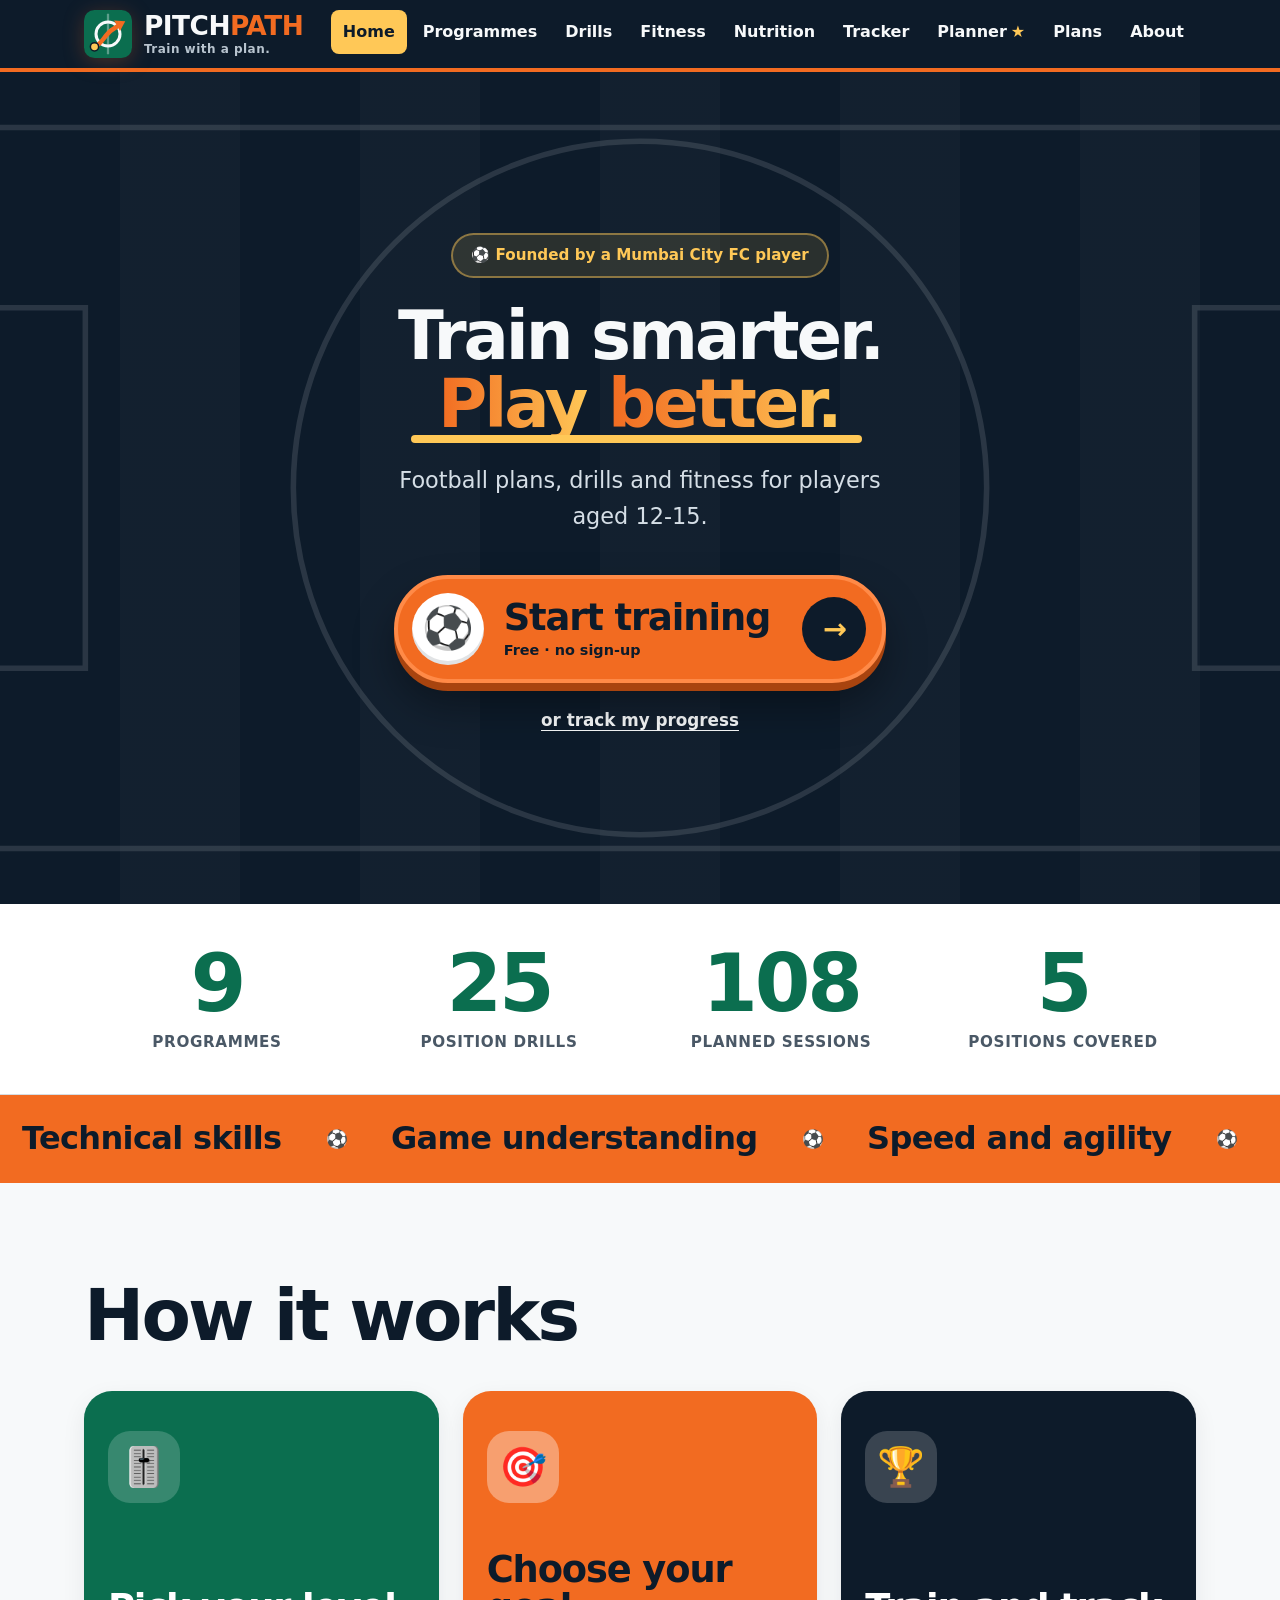
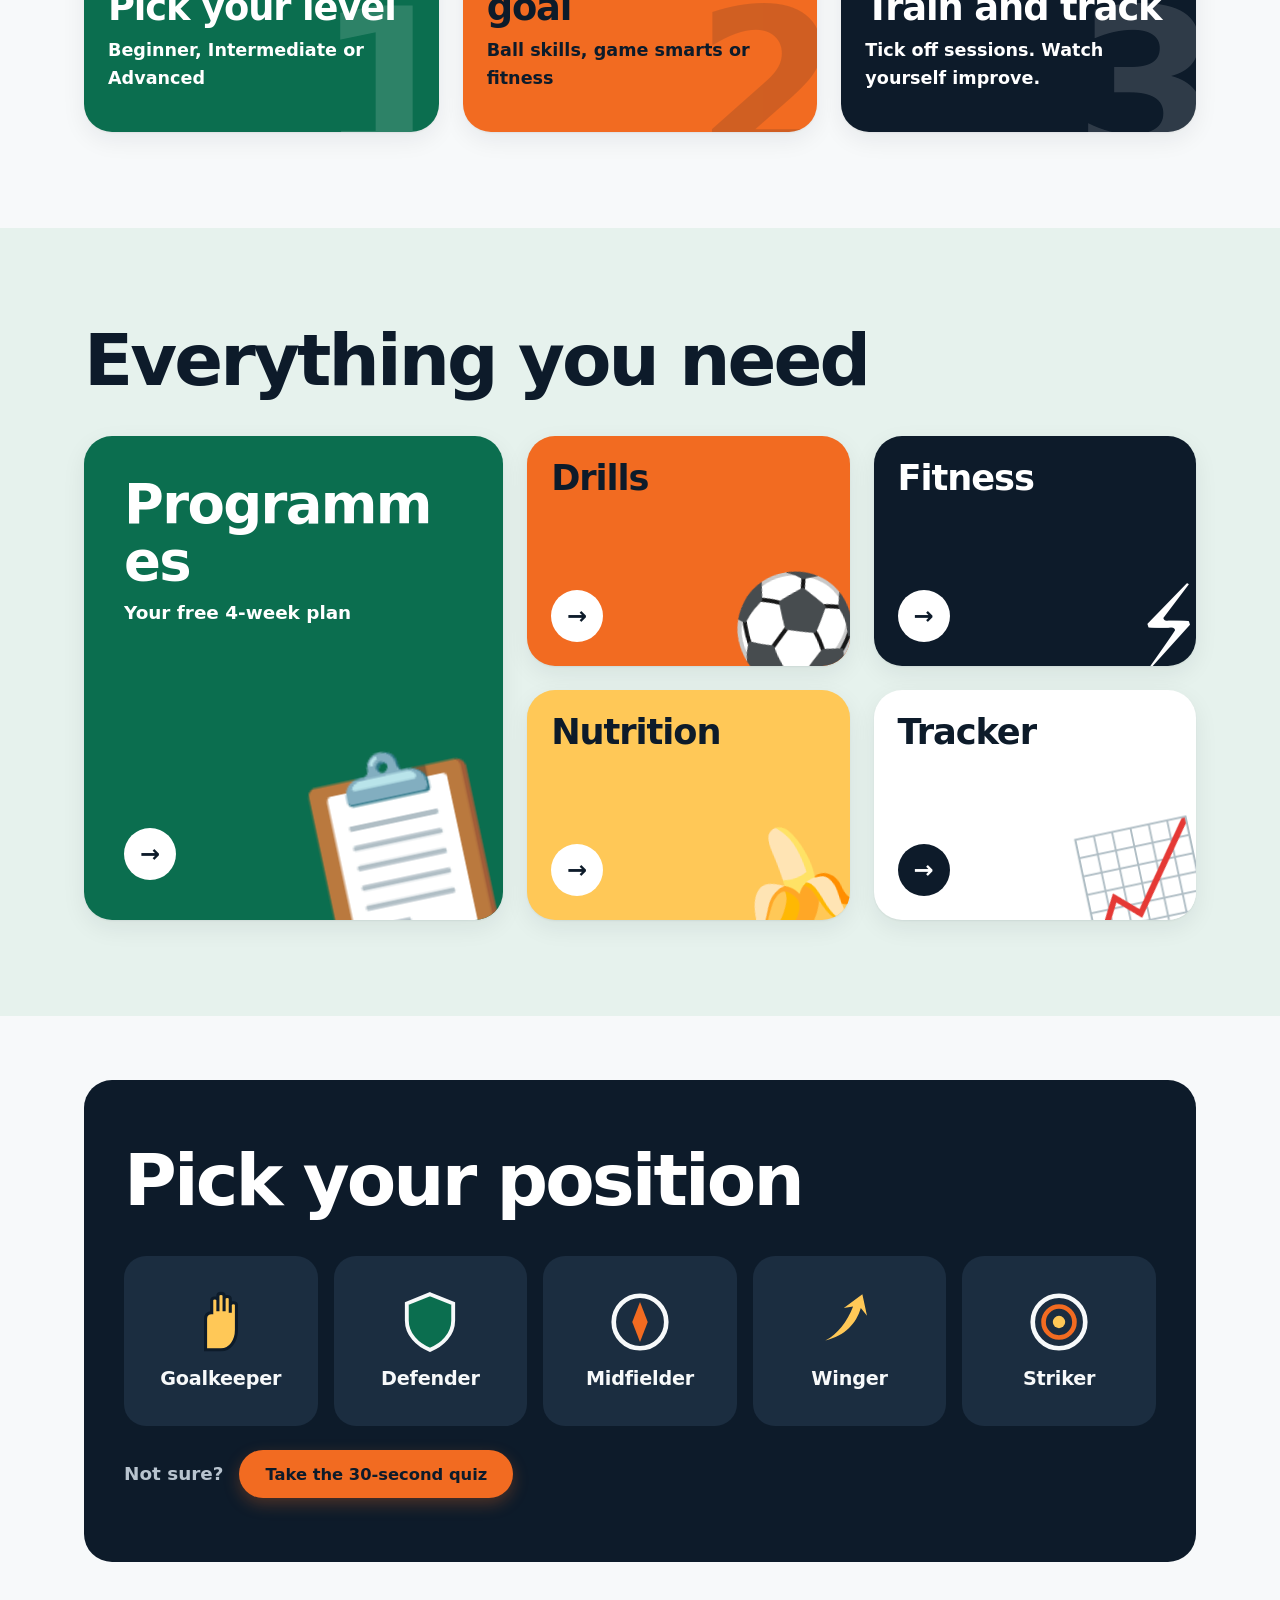
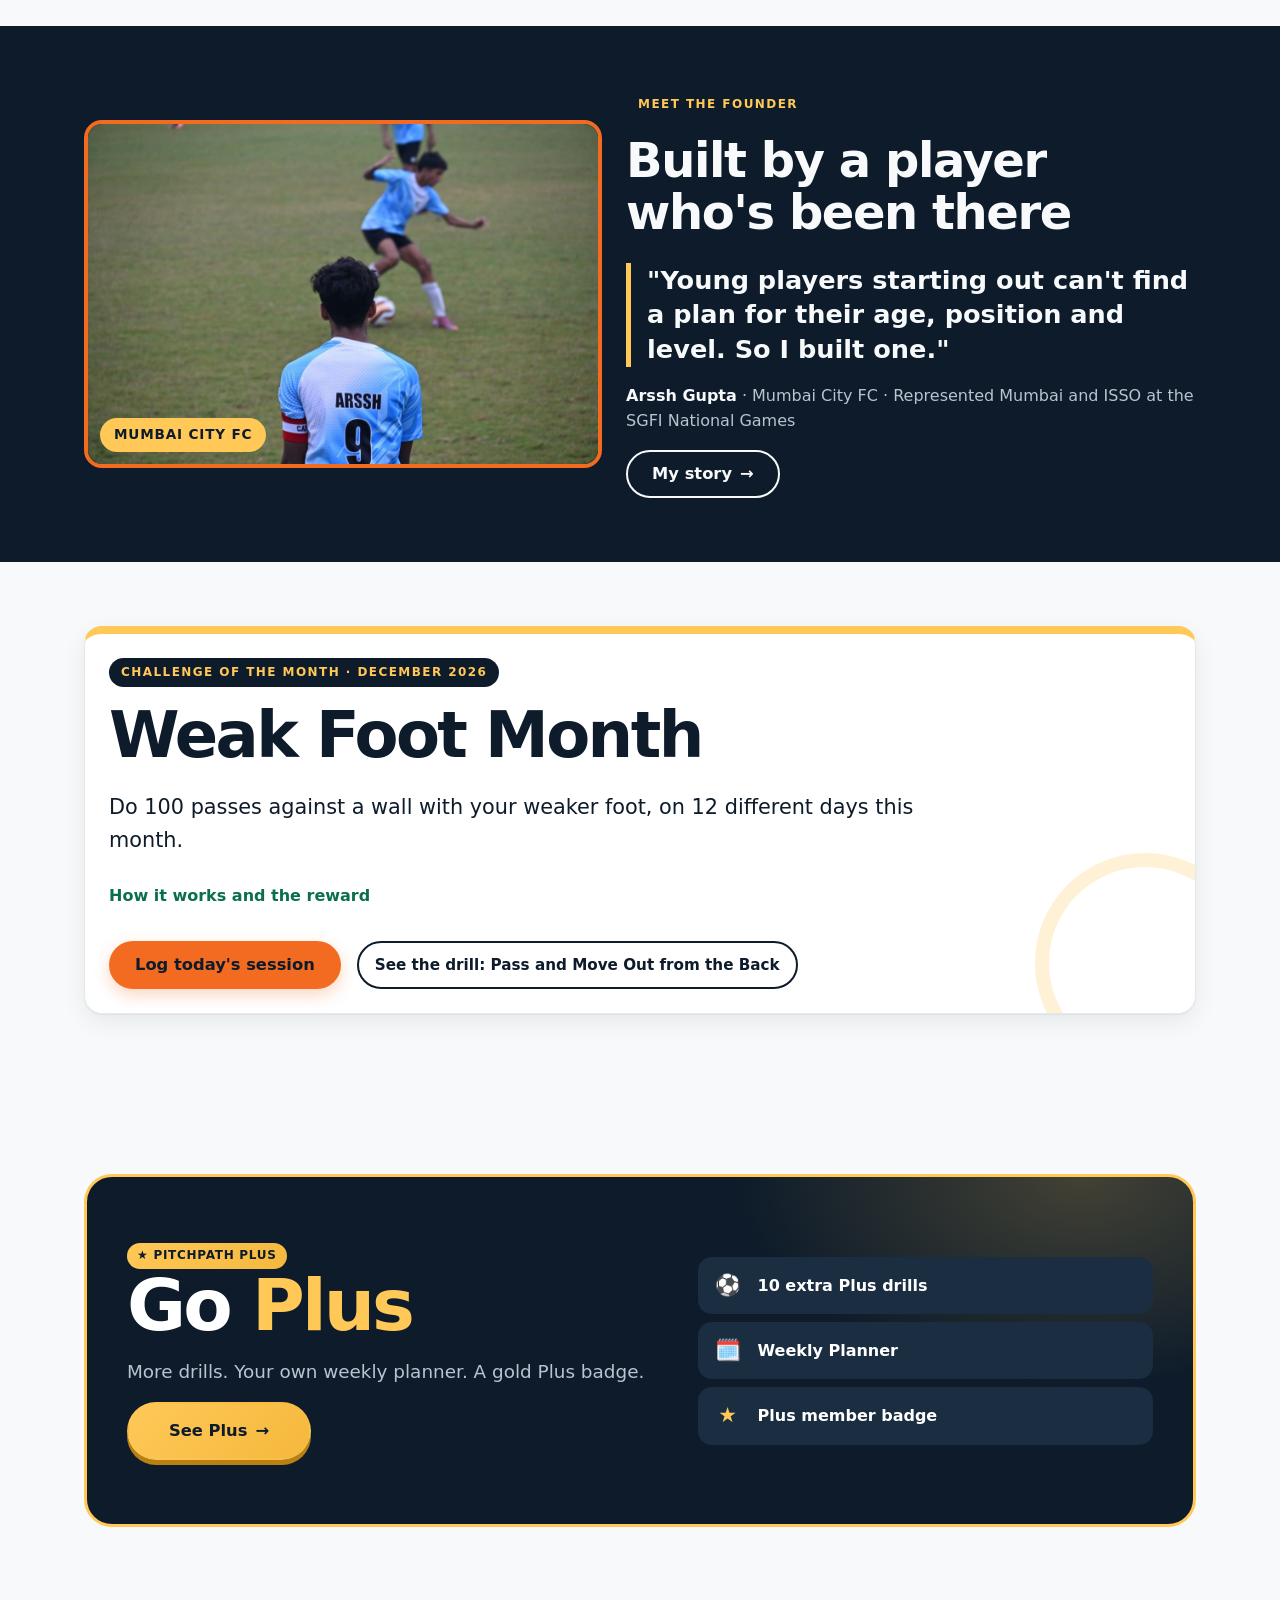
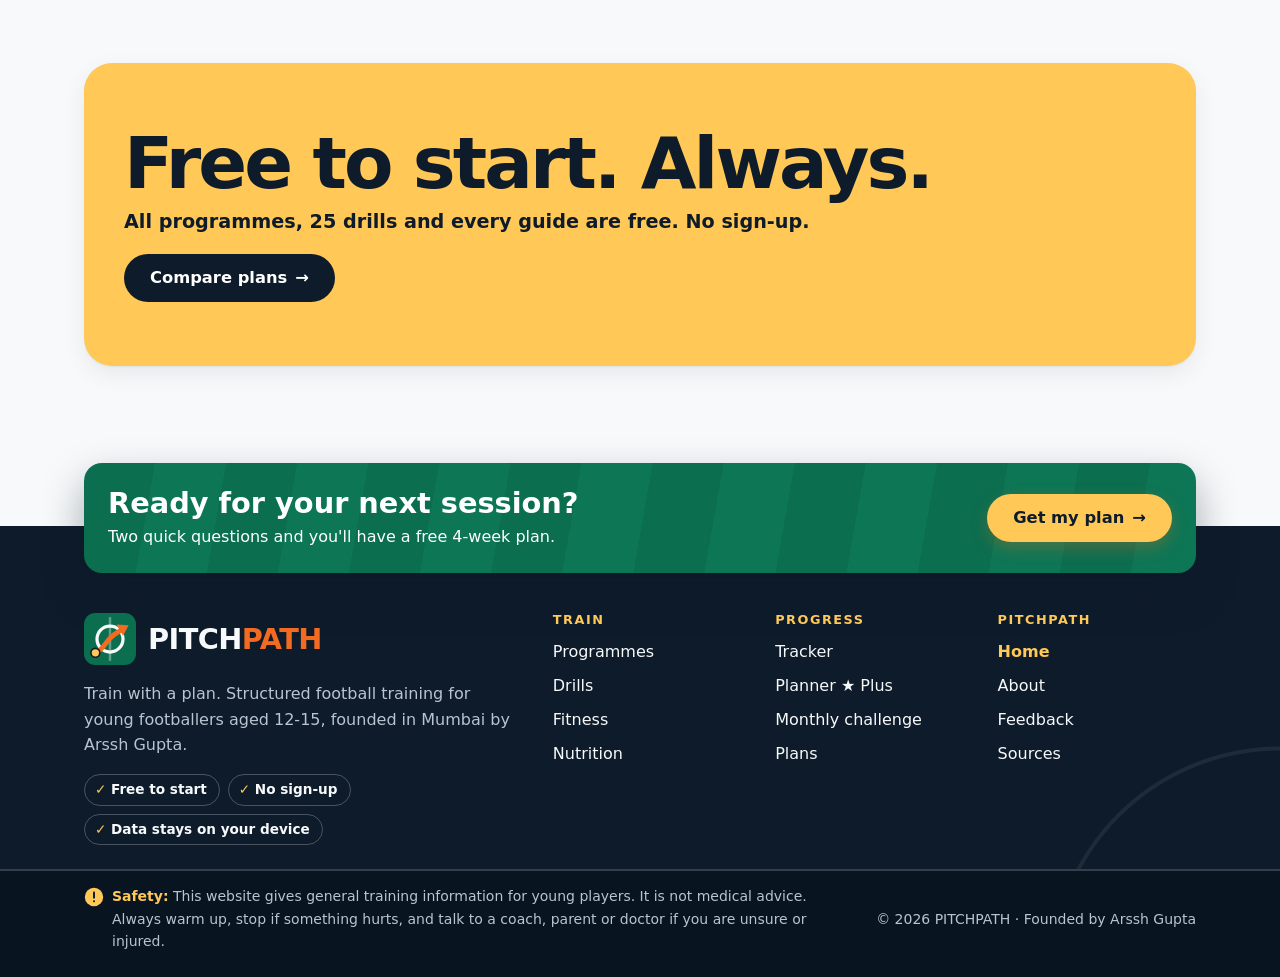
==== commit a6983fe0: "Unlock PITCHPATH Plus: 10 Plus drills, Weekly Planner and member badge Plus drills (2 per position) " ====
--- a/index.html
+++ b/index.html
@@ -19,7 +19,7 @@
   <div id="site-header"></div>
   <noscript>
     <nav class="noscript-nav" aria-label="Main (no JavaScript)">
-      <a href="index.html">Home</a><a href="programmes.html">Programmes</a><a href="drills.html">Drills</a><a href="fitness.html">Fitness</a><a href="nutrition.html">Nutrition</a><a href="tracker.html">Tracker</a><a href="plans.html">Plans</a><a href="about.html">About</a><a href="feedback.html">Feedback</a><a href="sources.html">Sources</a>
+      <a href="index.html">Home</a><a href="programmes.html">Programmes</a><a href="drills.html">Drills</a><a href="fitness.html">Fitness</a><a href="nutrition.html">Nutrition</a><a href="tracker.html">Tracker</a><a href="planner.html">Planner</a><a href="plans.html">Plans</a><a href="about.html">About</a><a href="feedback.html">Feedback</a><a href="sources.html">Sources</a>
     </nav>
     <p class="notice notice--warning container">Some parts of this site (drills, tracker, timers) need JavaScript turned on.</p>
   </noscript>
@@ -206,13 +206,39 @@
       </div>
     </section>
 
+    <!-- PLUS: the paid plan, shown to everyone. Plus members see a
+         "thanks" version instead (body.is-plus, set by layout.js) -->
+    <section class="section home-section" aria-labelledby="plus-title">
+      <div class="container">
+        <div class="plus-promo" data-reveal>
+          <div>
+            <span class="plus-tag">★ PITCHPATH PLUS</span>
+            <h2 id="plus-title" class="home-h2">Go <span>Plus</span></h2>
+            <div class="plus-promo__buy">
+              <p>More drills. Your own weekly planner. A gold Plus badge.</p>
+              <a class="btn btn--gold btn--big btn--arrow" href="plans.html#plans-title">See Plus</a>
+            </div>
+            <div class="plus-promo__member">
+              <p>You're a Plus member. Your Plus drills and Planner are unlocked.</p>
+              <a class="btn btn--gold btn--big btn--arrow" href="planner.html">Open my Planner</a>
+            </div>
+          </div>
+          <ul class="plus-perks">
+            <li><span aria-hidden="true">⚽</span> 10 extra Plus drills</li>
+            <li><span aria-hidden="true">🗓️</span> Weekly Planner</li>
+            <li><span aria-hidden="true">★</span> Plus member badge</li>
+          </ul>
+        </div>
+      </div>
+    </section>
+
     <!-- PLANS (one slim banner) -->
     <section class="section section--compact" aria-labelledby="home-plans-title">
       <div class="container">
         <div class="plans-banner plans-banner--bold" data-reveal>
           <div>
             <h2 id="home-plans-title" class="home-h2">Free to start. Always.</h2>
-            <p>Every programme, drill and guide is free. No sign-up.</p>
+            <p>All programmes, 25 drills and every guide are free. No sign-up.</p>
           </div>
           <a class="btn btn--dark btn--arrow" href="plans.html">Compare plans</a>
         </div>
--- a/assets/css/pages.css
+++ b/assets/css/pages.css
@@ -1883,3 +1883,246 @@
   .week-pick__name, .week-pick__count { white-space: nowrap; }
   .plan-screen .today__steps li:last-child:nth-child(odd) { grid-column: 1 / -1; }
 }
+
+/* =========================================================
+   VERSION 11: PITCHPATH PLUS
+   Gold = the Plus colour. Navy text on gold: 11.3:1.
+   Gold text only on navy (11.3:1), never on white.
+   ========================================================= */
+:root { --plus-gold: #FFC857; --plus-gold-2: #F5B83D; --plus-edge: #B98112; }
+
+/* Small gold "★ PLUS" tag */
+.plus-tag {
+  display: inline-flex; align-items: center; gap: 4px;
+  padding: 3px 10px; border-radius: 999px;
+  background: linear-gradient(135deg, var(--plus-gold), var(--plus-gold-2));
+  color: var(--color-dark); font-weight: 900; font-size: 0.75rem; letter-spacing: 0.06em; white-space: nowrap;
+}
+
+/* Gold button with a pressable edge */
+.btn--gold {
+  background: linear-gradient(135deg, var(--plus-gold), var(--plus-gold-2));
+  color: var(--color-dark); box-shadow: 0 5px 0 var(--plus-edge);
+}
+.btn--gold:hover { color: var(--color-dark); transform: translateY(-2px); box-shadow: 0 7px 0 var(--plus-edge); }
+.btn--gold:active { transform: translateY(3px); box-shadow: 0 2px 0 var(--plus-edge); }
+.btn--gold.is-disabled { cursor: not-allowed; box-shadow: none; transform: none; border: 2px dashed var(--plus-edge); }
+.plus-interest { display: inline-flex; min-height: 44px; align-items: center; font-weight: 800; color: var(--color-primary-dark); margin-left: var(--space-2); }
+.plus-owned { font-weight: 900; color: var(--color-primary-dark); margin-bottom: var(--space-2); }
+
+/* ---- Header: Planner star, and the PLUS badge (Plus members) ---- */
+.nav-plus { color: var(--plus-gold); margin-left: 4px; }
+.main-nav a[aria-current="page"] .nav-plus { color: var(--color-dark); }
+.plus-badge {
+  display: inline-flex; align-items: center; gap: 6px; min-height: 40px; padding: 0 16px;
+  margin-left: auto; border-radius: 999px; position: relative; overflow: hidden;
+  background: linear-gradient(135deg, var(--plus-gold), var(--plus-gold-2));
+  color: var(--color-dark); font-weight: 900; letter-spacing: 0.08em; text-decoration: none; font-size: 0.9rem;
+  box-shadow: 0 0 0 3px rgba(255, 200, 87, 0.25);
+}
+.plus-badge:hover { color: var(--color-dark); box-shadow: 0 0 0 5px rgba(255, 200, 87, 0.35); }
+/* A shine that sweeps across the badge now and then */
+.plus-badge::after {
+  content: ""; position: absolute; top: 0; bottom: 0; width: 30px; left: -40px;
+  background: linear-gradient(100deg, transparent, rgba(255, 255, 255, 0.8), transparent);
+  transform: skewX(-20deg); animation: plus-shine 4s ease-in-out 1s infinite;
+}
+@keyframes plus-shine { 0%, 70% { left: -40px; } 100% { left: 120%; } }
+@media (min-width: 1025px) {
+  .site-header__inner .main-nav { order: 2; }
+  .site-header__inner .plus-badge { order: 3; margin-left: 0; }
+  .main-nav a { padding: 0 12px; }
+}
+@media (min-width: 1025px) and (max-width: 1240px) {
+  .main-nav a { padding: 0 8px; font-size: 0.95rem; }
+  .brand__tagline { display: none; }
+}
+/* Plus members: a gold line under the header on every page */
+body.is-plus .site-header { border-bottom-color: var(--plus-gold); }
+
+/* One-time "Welcome to Plus" message */
+.plus-toast {
+  position: fixed; left: 50%; bottom: 24px; z-index: 50; transform: translateX(-50%);
+  width: max-content; max-width: calc(100vw - 32px);
+  padding: 14px 22px; border-radius: 999px; border: 2px solid var(--plus-gold);
+  background: var(--color-dark); color: var(--color-white); font-weight: 800;
+  box-shadow: 0 16px 40px rgba(0, 0, 0, 0.35); animation: toast-up 0.5s cubic-bezier(0.2, 0.9, 0.3, 1.3) both;
+}
+.plus-toast span { color: var(--plus-gold); }
+@keyframes toast-up { from { opacity: 0; transform: translate(-50%, 30px); } }
+
+/* ---- "Unlock with Plus" popup ---- */
+.plus-popup { width: min(520px, calc(100vw - 24px)); background: var(--color-dark); color: var(--color-white); border: 3px solid var(--plus-gold); }
+.plus-popup__inner { position: relative; padding: var(--space-5) var(--space-4) var(--space-4); text-align: center; }
+.plus-popup__close { position: absolute; top: 12px; right: 12px; }
+.plus-popup__badge { display: inline-block; font-weight: 900; letter-spacing: 0.12em; font-size: 0.8rem; color: var(--plus-gold); margin-bottom: var(--space-2); }
+.plus-popup__title { color: var(--color-white); font-size: clamp(1.6rem, 5vw, 2.2rem); margin-bottom: var(--space-2); }
+.plus-popup__text { color: var(--text-muted-on-dark); }
+.plus-popup__small { color: var(--text-muted-on-dark); font-size: 0.9rem; margin: var(--space-3) 0 0; }
+.plus-perks { list-style: none; padding: 0; margin: var(--space-4) 0; display: grid; gap: var(--space-2); text-align: left; }
+.plus-perks li { margin: 0; display: flex; align-items: center; gap: var(--space-3); padding: 12px 16px; border-radius: 14px; background: var(--color-dark-2); color: var(--color-white); font-weight: 800; }
+.plus-perks li span { color: var(--plus-gold); font-size: 1.3rem; width: 28px; text-align: center; }
+
+/* ---- Drills page ---- */
+.drill-card--plus { border: 2px solid var(--plus-gold-2); }
+.drill-card--plus .drill-card__meta { flex-wrap: wrap; }
+.drill-card.is-locked .drill-card__thumb > svg { filter: blur(3px) grayscale(0.6); opacity: 0.6; }
+.drill-card__thumb { position: relative; }
+.drill-card__lock {
+  position: absolute; inset: 0; margin: auto; width: 56px; height: 56px; border-radius: 50%;
+  display: grid; place-items: center; font-size: 1.6rem;
+  background: var(--color-dark); box-shadow: 0 0 0 4px var(--plus-gold);
+}
+.plus-strip {
+  display: flex; flex-wrap: wrap; align-items: center; justify-content: space-between; gap: var(--space-2) var(--space-3);
+  margin: var(--space-3) 0 var(--space-4); padding: var(--space-3) var(--space-4); border-radius: 20px;
+  background: var(--color-dark); color: var(--color-white);
+}
+.plus-strip:empty { display: none; }
+.plus-strip__text { margin: 0; font-weight: 800; display: flex; align-items: center; gap: var(--space-2); flex-wrap: wrap; }
+
+/* ---- Plans page: the Plus card ---- */
+.plan--plus { border: 3px solid var(--plus-gold-2); }
+
+/* ---- Home: Plus promo ---- */
+.plus-promo {
+  position: relative; overflow: hidden; border-radius: 28px;
+  padding: var(--space-5) var(--space-4); color: var(--color-white);
+  background: radial-gradient(500px 300px at 90% 0%, rgba(255, 200, 87, 0.22), transparent 70%), var(--color-dark);
+  border: 3px solid var(--plus-gold);
+  display: grid; gap: var(--space-4); align-items: center;
+}
+@media (min-width: 800px) { .plus-promo { grid-template-columns: 1.2fr 1fr; padding: var(--space-6) var(--space-5); } }
+.plus-promo .home-h2 { color: var(--color-white); margin-bottom: var(--space-3); }
+.plus-promo .home-h2 span { color: var(--plus-gold); }
+.plus-promo p { color: var(--text-muted-on-dark); font-size: 1.15rem; }
+.plus-promo .plus-perks { margin: 0; }
+.plus-promo__member { display: none; }
+body.is-plus .plus-promo__buy { display: none; }
+body.is-plus .plus-promo__member { display: block; }
+
+/* ---- Planner page ---- */
+.page-hero--plus {
+  background: radial-gradient(600px 300px at 85% 10%, rgba(255, 200, 87, 0.25), transparent 70%), var(--color-dark);
+}
+.page-hero--plus .eyebrow--plus { background: linear-gradient(135deg, var(--plus-gold), var(--plus-gold-2)); color: var(--color-dark); }
+.page-hero--plus p { color: var(--color-white); }
+
+.planner-locked { position: relative; border-radius: 28px; overflow: hidden; min-height: 520px; display: grid; place-items: center; padding: var(--space-4); }
+.planner-locked__preview {
+  position: absolute; inset: 0; padding: var(--space-4);
+  display: grid; gap: var(--space-2); grid-template-columns: repeat(auto-fill, minmax(140px, 1fr)); align-content: start;
+  filter: blur(4px); opacity: 0.55; pointer-events: none; background: var(--color-tint);
+}
+.planner-locked__day { background: var(--color-white); border-radius: 14px; padding: var(--space-3); display: grid; gap: 6px; min-height: 120px; }
+.planner-locked__card {
+  position: relative; max-width: 480px; width: 100%; text-align: center;
+  background: var(--color-dark); color: var(--color-white); border: 3px solid var(--plus-gold);
+  border-radius: 24px; padding: var(--space-5) var(--space-4); box-shadow: 0 24px 60px rgba(13, 27, 42, 0.35);
+}
+.planner-locked__card h2 { color: var(--color-white); font-size: clamp(1.8rem, 5vw, 2.4rem); }
+.planner-locked__card p { color: var(--text-muted-on-dark); }
+
+.planner-top { display: flex; flex-wrap: wrap; justify-content: space-between; align-items: center; gap: var(--space-3); margin-bottom: var(--space-3); }
+.planner-top__hello { margin: 0; font-size: clamp(1.5rem, 4vw, 2rem); font-weight: 900; letter-spacing: -0.03em; display: flex; align-items: center; gap: var(--space-2); }
+.planner-top__actions { display: flex; flex-wrap: wrap; gap: var(--space-2); }
+.planner-summary {
+  display: grid; grid-template-columns: repeat(4, 1fr); gap: var(--space-2);
+  background: var(--color-dark); border-radius: 22px; padding: var(--space-3); margin-bottom: var(--space-4);
+  border: 2px solid var(--plus-gold);
+}
+.planner-stat { display: flex; flex-direction: column; align-items: center; text-align: center; }
+.planner-stat__value { font-size: clamp(1.6rem, 5vw, 2.4rem); font-weight: 900; color: var(--plus-gold); line-height: 1.1; }
+.planner-stat__label { color: var(--text-muted-on-dark); font-weight: 700; font-size: 0.85rem; }
+/* One row per day: day name | what's planned | + Add */
+.planner-board { display: grid; gap: var(--space-3); grid-template-columns: 1fr; }
+.plan-day {
+  display: flex; flex-direction: column; gap: var(--space-2); min-width: 0;
+  background: var(--color-white); border: 2px solid var(--color-border); border-radius: 20px; padding: var(--space-3);
+}
+.plan-day.is-today { border-color: var(--plus-gold-2); box-shadow: 0 0 0 4px rgba(255, 200, 87, 0.3); }
+.plan-day__head { display: flex; justify-content: space-between; align-items: baseline; gap: var(--space-2); }
+.plan-day__name { font-size: 1.15rem; margin: 0; letter-spacing: -0.01em; }
+.plan-day__today { display: inline-block; font-size: 0.7rem; padding: 2px 8px; border-radius: 999px; background: var(--color-dark); color: var(--plus-gold); vertical-align: middle; }
+.plan-day__min { font-weight: 800; color: var(--text-muted); font-size: 0.85rem; white-space: nowrap; }
+.plan-day__items { list-style: none; margin: 0; padding: 0; display: grid; gap: 6px; flex: 1; align-content: start; }
+.plan-day__empty { color: var(--text-muted); font-size: 0.9rem; padding: 6px 0; }
+.plan-item {
+  display: grid; grid-template-columns: auto auto 1fr auto; align-items: center; gap: 6px;
+  background: var(--color-light); border-radius: 12px; padding: 6px; margin: 0;
+}
+.plan-item--rest { background: var(--color-tint); }
+.plan-item.is-done .plan-item__text { text-decoration: line-through; color: var(--text-muted); }
+.plan-item__tick {
+  width: 32px; height: 32px; border-radius: 50%; border: 2px solid var(--color-dark); background: var(--color-white);
+  font-weight: 900; cursor: pointer; display: grid; place-items: center; color: var(--color-white);
+}
+.plan-item__tick[aria-pressed="true"] { background: var(--color-primary); border-color: var(--color-primary); }
+.plan-item__icon { font-size: 1.05rem; }
+.plan-item__text { min-width: 0; display: flex; flex-direction: column; font-weight: 700; font-size: 0.92rem; line-height: 1.25; overflow-wrap: anywhere; }
+.plan-item__link { background: none; border: 0; padding: 0; font: inherit; font-weight: 700; text-align: left; color: var(--color-dark); text-decoration: underline; text-underline-offset: 3px; cursor: pointer; }
+.plan-item__min { font-size: 0.8rem; font-weight: 700; color: var(--text-muted); }
+.plan-item__remove { width: 32px; height: 32px; border: 0; background: none; border-radius: 50%; cursor: pointer; color: var(--text-muted); font-size: 0.9rem; }
+.plan-item__remove:hover { background: var(--color-border); color: var(--color-dark); }
+.plan-day__add {
+  min-height: 44px; border-radius: 12px; border: 2px dashed var(--color-border); background: transparent;
+  font: inherit; font-weight: 800; color: var(--color-primary-dark); cursor: pointer;
+}
+.plan-day__add:hover { border-color: var(--plus-gold-2); background: #FFF8E6; }
+.planner-note { margin-top: var(--space-4); }
+@media (min-width: 800px) {
+  .plan-day { display: grid; grid-template-columns: 170px 1fr 120px; align-items: center; gap: var(--space-3); padding: var(--space-3) var(--space-4); }
+  .plan-day__head { flex-direction: column; align-items: flex-start; gap: 2px; }
+  .plan-day__items { display: flex; flex-wrap: wrap; gap: var(--space-2); }
+  .plan-item { width: min(100%, 300px); }
+  .plan-day__empty { padding: 0; }
+}
+@media (max-width: 600px) { .planner-summary { grid-template-columns: repeat(2, 1fr); } }
+
+/* Add popup */
+.planner-dialog { width: min(560px, calc(100vw - 24px)); }
+.planner-form__body { display: grid; gap: var(--space-3); }
+.planner-form [hidden] { display: none; }
+.type-choices { border: 0; padding: 0; margin: 0; display: grid; grid-template-columns: repeat(2, 1fr); gap: var(--space-2); }
+.type-choices legend { font-weight: 800; margin-bottom: var(--space-2); }
+.type-choice { position: relative; }
+.type-choice input { position: absolute; opacity: 0; inset: 0; cursor: pointer; }
+.type-choice > span {
+  display: flex; align-items: center; gap: 8px; min-height: 52px; padding: 0 12px;
+  border: 2px solid var(--color-border); border-radius: 14px; font-weight: 800; background: var(--color-white);
+}
+.type-choice input:checked + span { border-color: var(--color-dark); background: #FFF8E6; box-shadow: inset 0 0 0 1px var(--color-dark); }
+.type-choice input:focus-visible + span { outline: var(--focus-ring); outline-offset: 2px; }
+.planner-form select, .planner-form input[type="text"], .planner-form input[type="number"] { min-height: 48px; }
+
+@media print {
+  .planner-top__actions, .plan-day__add, .plan-item__remove, .planner-note, .page-hero--plus { display: none !important; }
+  .planner-board { grid-template-columns: 1fr !important; }
+  .plan-day { break-inside: avoid; }
+}
+@media (prefers-reduced-motion: reduce) {
+  .plus-badge::after, .plus-toast { animation: none; }
+  .btn--gold:hover, .btn--gold:active { transform: none; }
+}
+/* Header fit: smaller laptops and phones need a tighter header */
+@media (min-width: 1025px) and (max-width: 1240px) {
+  .main-nav a { padding: 0 6px; font-size: 0.9rem; }
+  .brand__name { font-size: 1.35rem; }
+  .brand img { width: 40px; height: 40px; }
+  .plus-badge { padding: 0 12px; font-size: 0.8rem; }
+}
+@media (max-width: 480px) {
+  body.is-plus .brand__tagline { display: none; }
+  body.is-plus .brand__name { font-size: 1.3rem; }
+  body.is-plus .brand img { width: 40px; height: 40px; }
+  body.is-plus .site-header__inner { gap: var(--space-2); }
+  .plus-badge { padding: 0 10px; font-size: 0.78rem; min-height: 36px; letter-spacing: 0.04em; }
+  /* the Menu button keeps its bars; the word is read by screen readers only */
+  body.is-plus .nav-toggle__text { position: absolute; width: 1px; height: 1px; overflow: hidden; clip: rect(0 0 0 0); white-space: nowrap; }
+  body.is-plus .nav-toggle { padding: 0 var(--space-2); }
+}
+@media (max-width: 360px) {
+  body.is-plus .brand__name { font-size: 1.1rem; }
+  body.is-plus .brand img { width: 34px; height: 34px; }
+  body.is-plus .brand { gap: 6px; }
+}
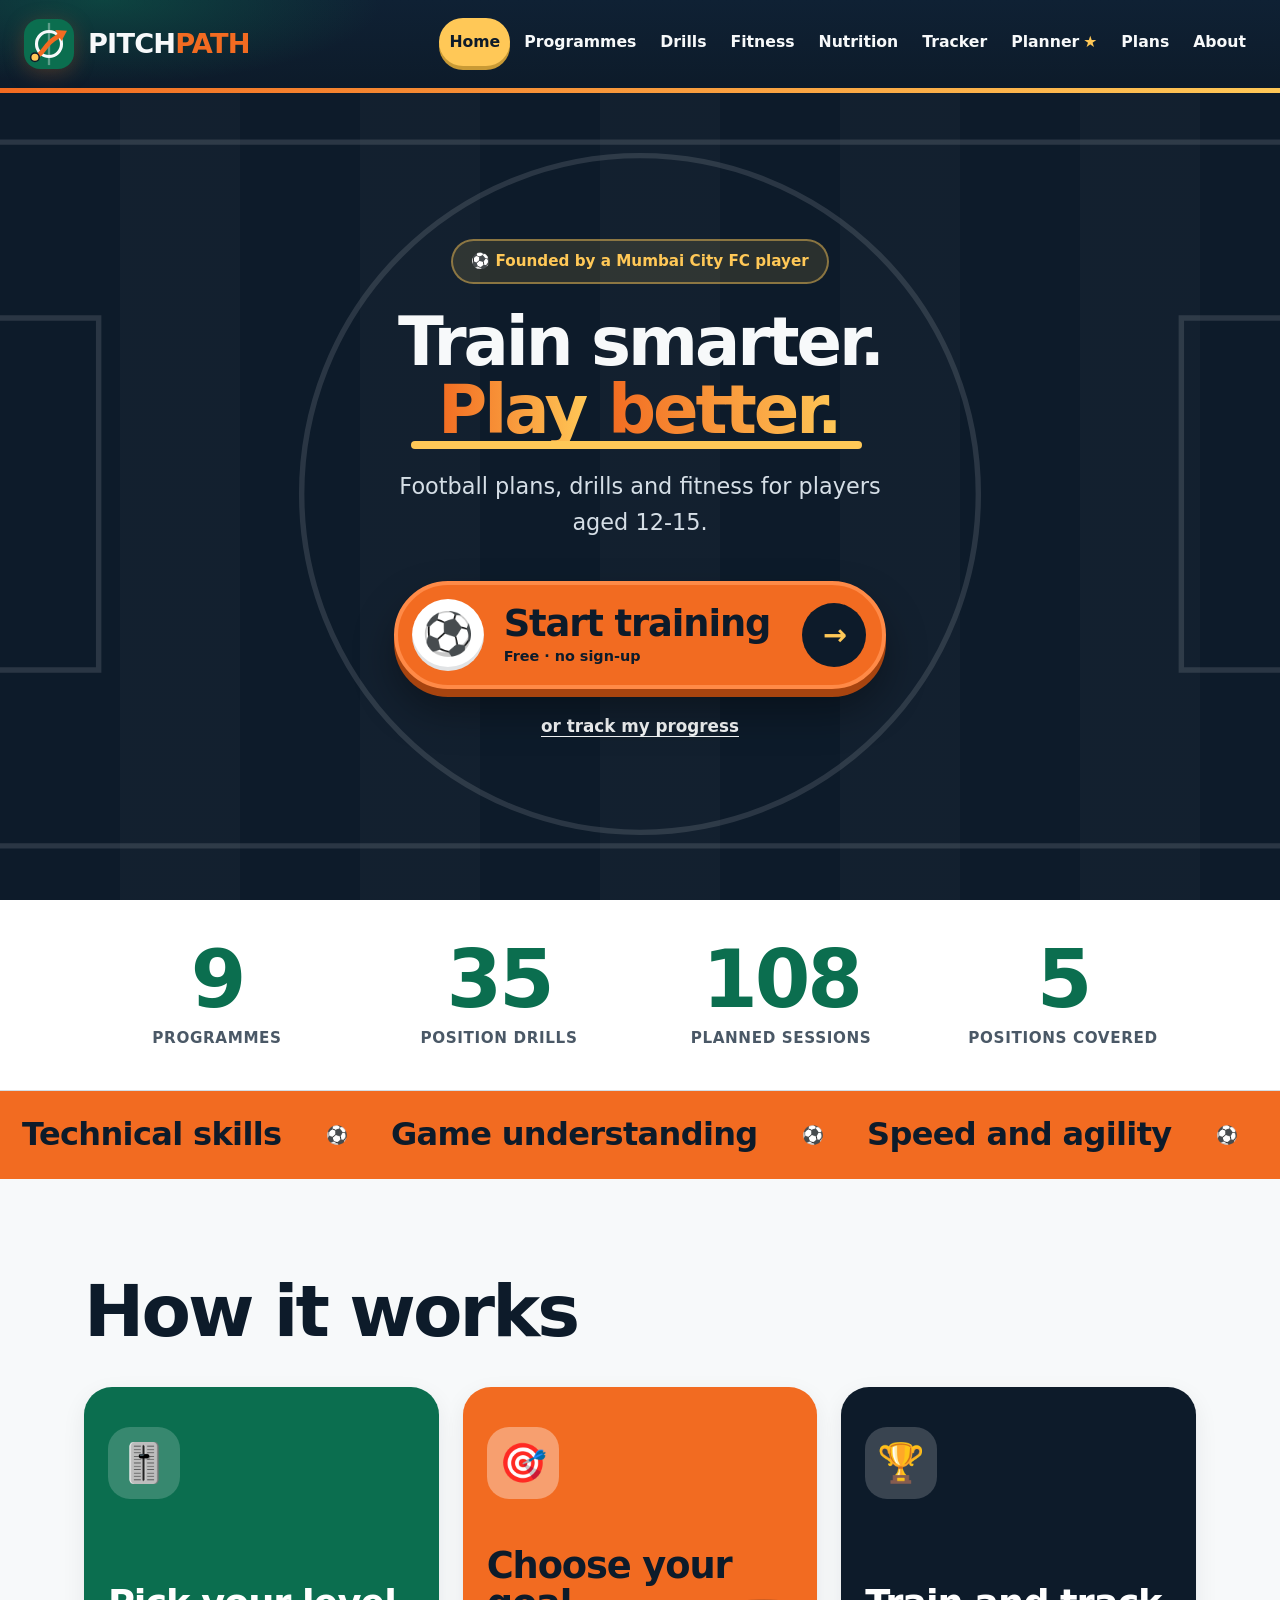
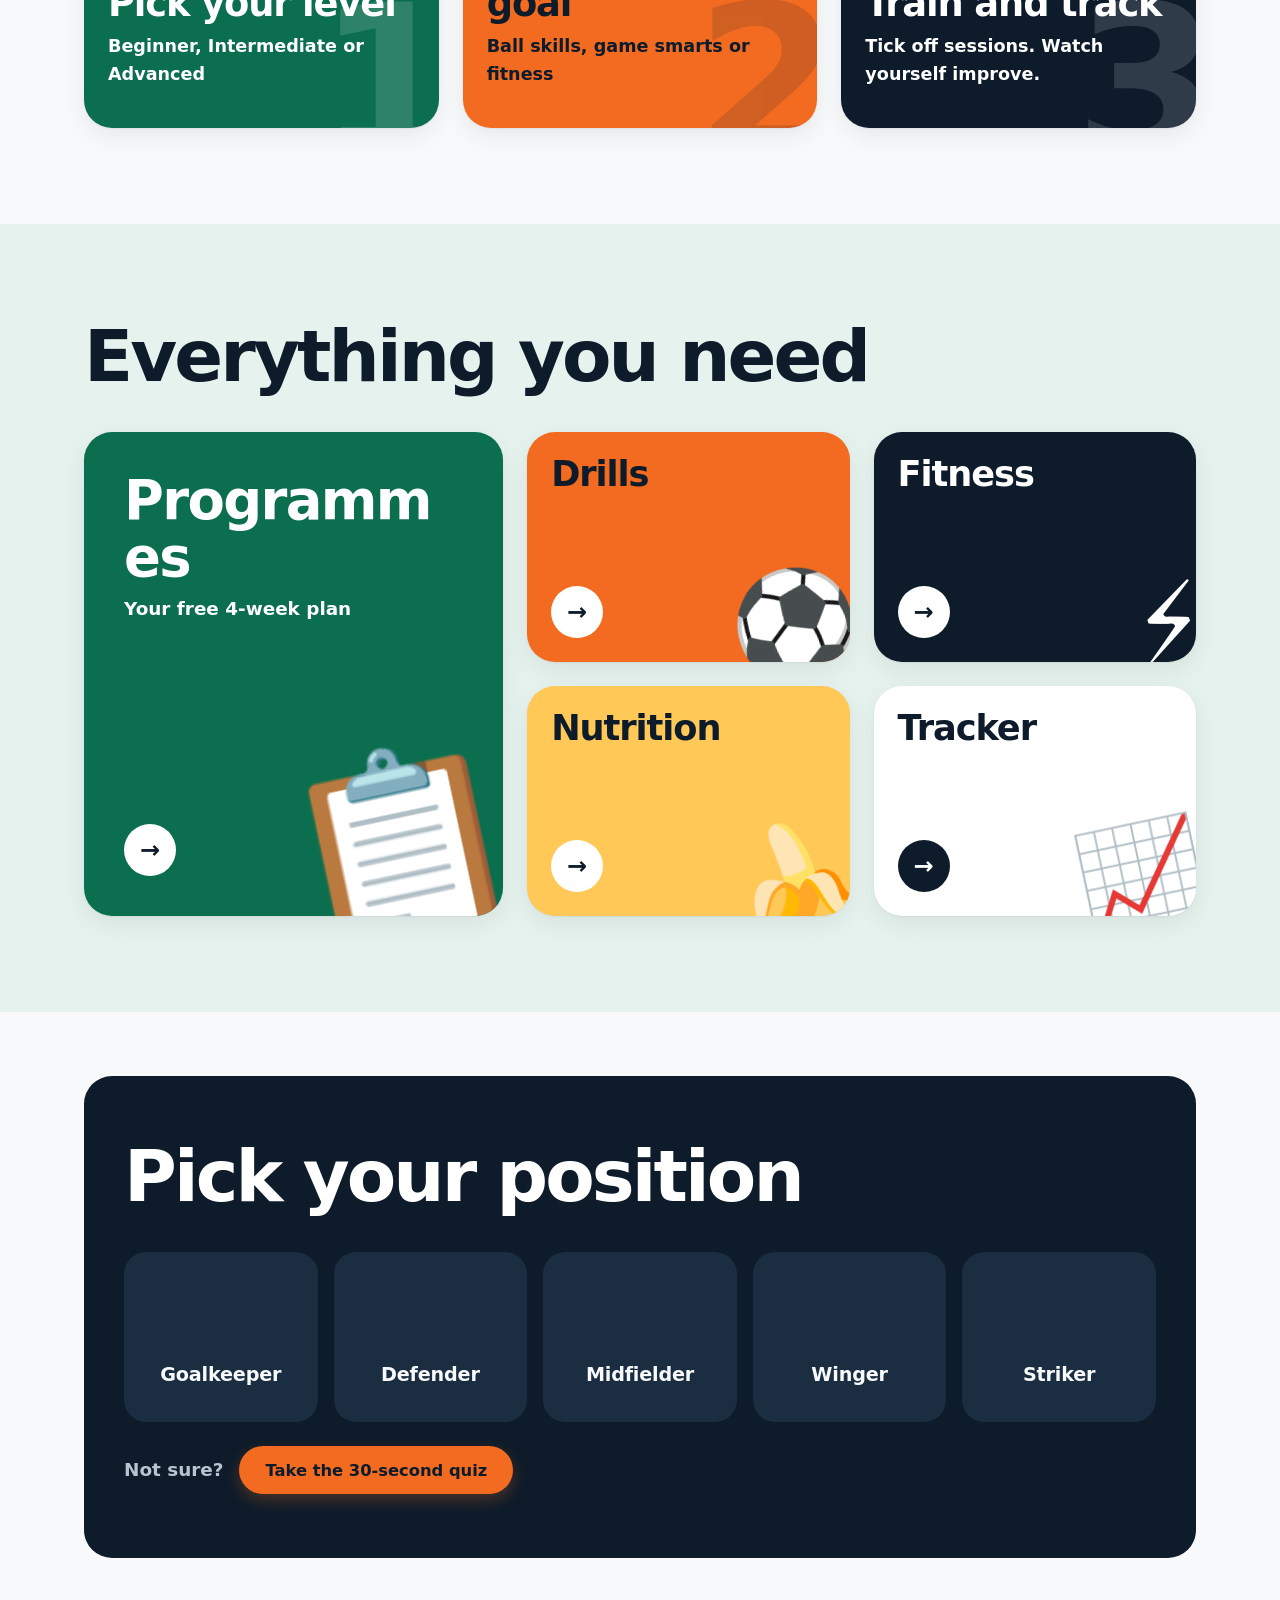
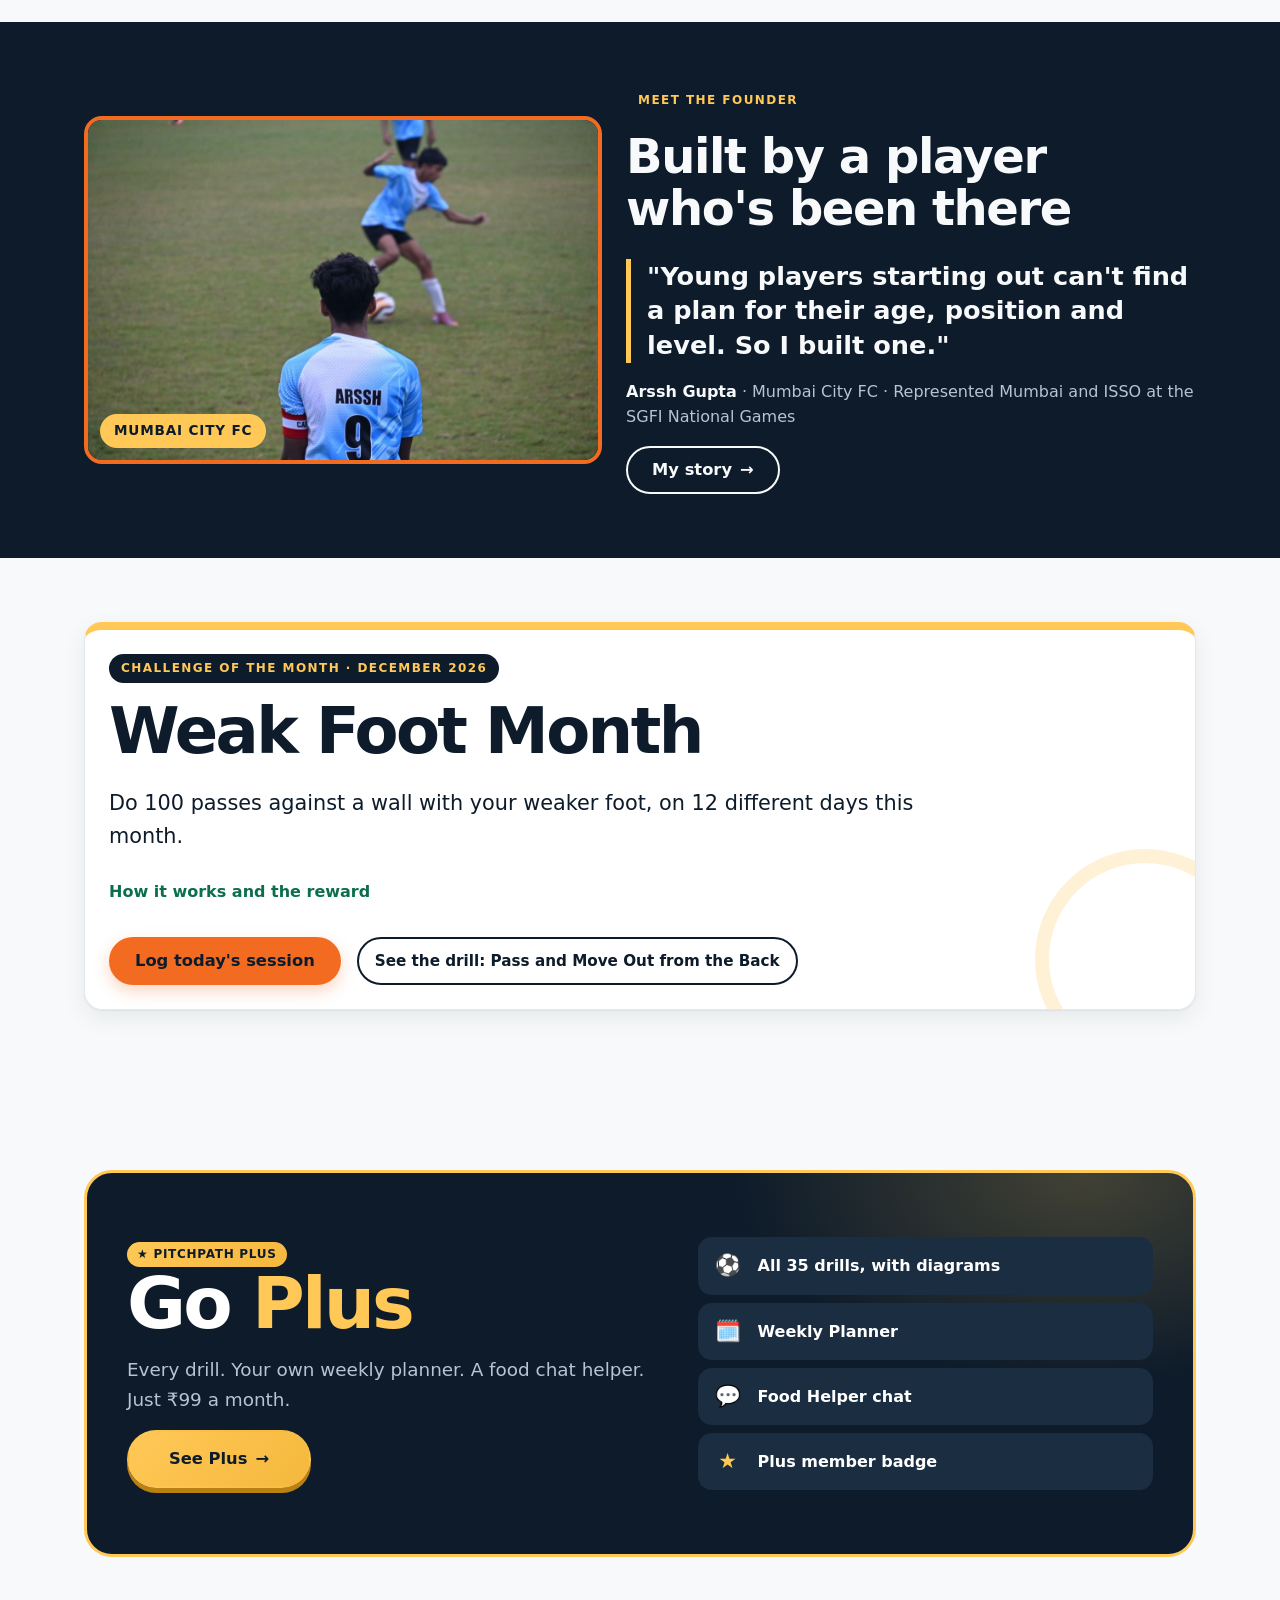
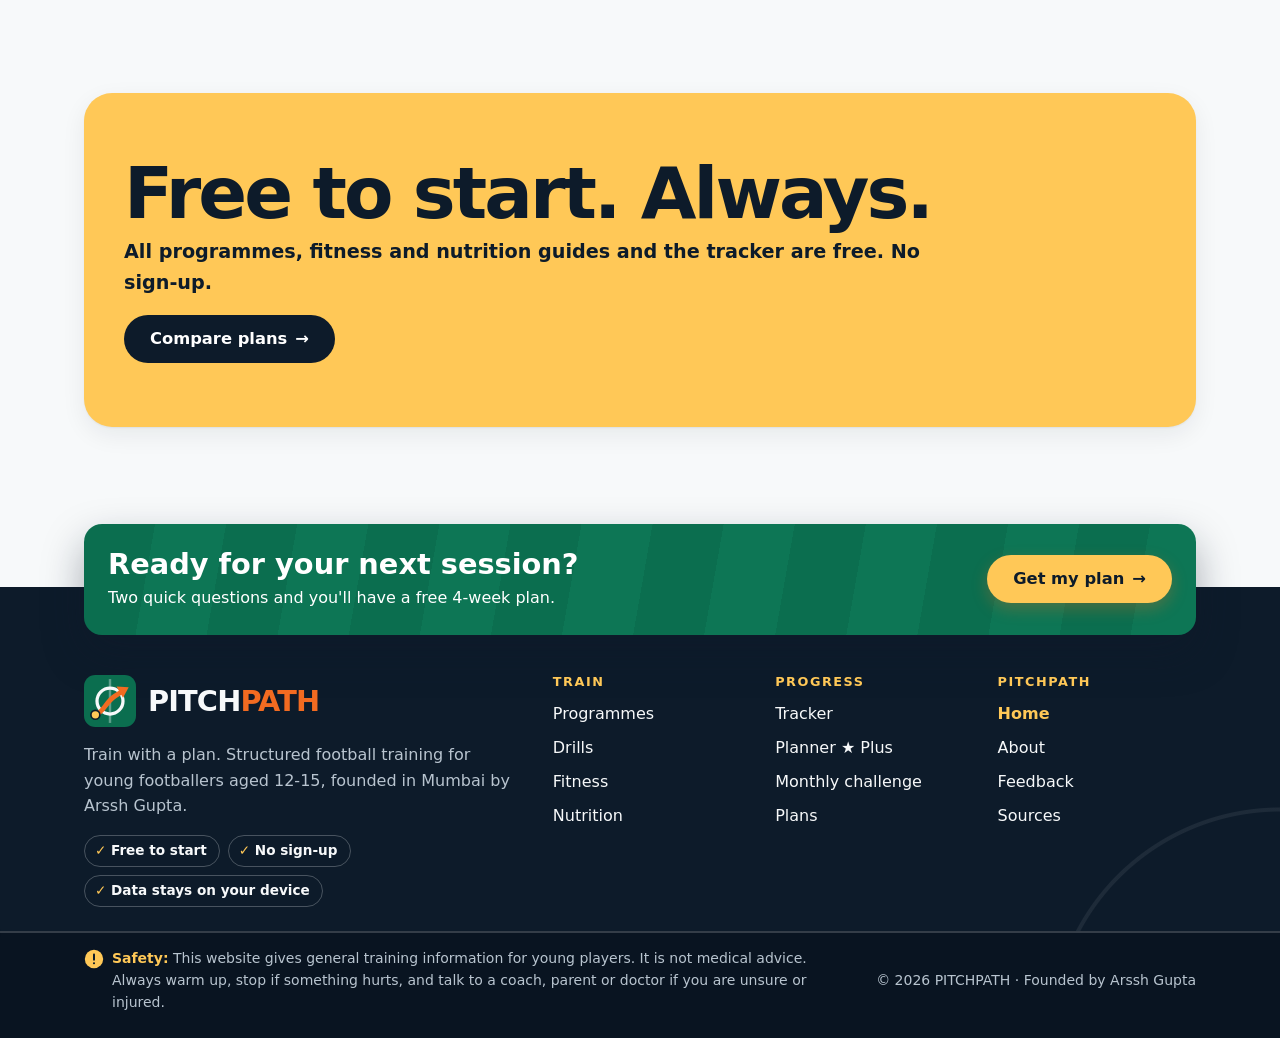
==== commit ba599c05: "Bigger header, bolder Nutrition with a Food Helper chat (Plus), Plus at Rs 99 Header: taller, bigger" ====
--- a/index.html
+++ b/index.html
@@ -62,7 +62,7 @@
     <section class="stats-strip" aria-label="PITCHPATH in numbers">
       <div class="container stats-strip__grid">
         <div class="count-stat" data-reveal><span class="count-stat__value" data-count="9">9</span><span class="count-stat__label">Programmes</span></div>
-        <div class="count-stat" data-reveal><span class="count-stat__value" data-count="25">25</span><span class="count-stat__label">Position drills</span></div>
+        <div class="count-stat" data-reveal><span class="count-stat__value" data-count="35">35</span><span class="count-stat__label">Position drills</span></div>
         <div class="count-stat" data-reveal><span class="count-stat__value" data-count="108">108</span><span class="count-stat__label">Planned sessions</span></div>
         <div class="count-stat" data-reveal><span class="count-stat__value" data-count="5">5</span><span class="count-stat__label">Positions covered</span></div>
       </div>
@@ -215,17 +215,18 @@
             <span class="plus-tag">★ PITCHPATH PLUS</span>
             <h2 id="plus-title" class="home-h2">Go <span>Plus</span></h2>
             <div class="plus-promo__buy">
-              <p>More drills. Your own weekly planner. A gold Plus badge.</p>
+              <p>Every drill. Your own weekly planner. A food chat helper. Just ₹99 a month.</p>
               <a class="btn btn--gold btn--big btn--arrow" href="plans.html#plans-title">See Plus</a>
             </div>
             <div class="plus-promo__member">
-              <p>You're a Plus member. Your Plus drills and Planner are unlocked.</p>
+              <p>You're a Plus member. Every drill, the Planner and the Food Helper are unlocked.</p>
               <a class="btn btn--gold btn--big btn--arrow" href="planner.html">Open my Planner</a>
             </div>
           </div>
           <ul class="plus-perks">
-            <li><span aria-hidden="true">⚽</span> 10 extra Plus drills</li>
+            <li><span aria-hidden="true">⚽</span> All 35 drills, with diagrams</li>
             <li><span aria-hidden="true">🗓️</span> Weekly Planner</li>
+            <li><span aria-hidden="true">💬</span> Food Helper chat</li>
             <li><span aria-hidden="true">★</span> Plus member badge</li>
           </ul>
         </div>
@@ -238,7 +239,7 @@
         <div class="plans-banner plans-banner--bold" data-reveal>
           <div>
             <h2 id="home-plans-title" class="home-h2">Free to start. Always.</h2>
-            <p>All programmes, 25 drills and every guide are free. No sign-up.</p>
+            <p>All programmes, fitness and nutrition guides and the tracker are free. No sign-up.</p>
           </div>
           <a class="btn btn--dark btn--arrow" href="plans.html">Compare plans</a>
         </div>
--- a/assets/css/variables.css
+++ b/assets/css/variables.css
@@ -52,5 +52,5 @@
   --focus-ring: 3px solid #0D1B2A;
   --angle: 0px;                   /* diagonal section edges: 0 = straight (version 7). Try 4vw for angled. */
   --max-width: 1160px;
-  --header-height: 68px;
+  --header-height: 88px;          /* bigger header (version 12); 72px on phones, see pages.css */
 }
--- a/assets/css/components.css
+++ b/assets/css/components.css
@@ -630,9 +630,9 @@
 /* =========================================================
    TABS (tabs.js): one topic at a time, with a sliding pill
    ========================================================= */
-.tabset { scroll-margin-top: 84px; }
+.tabset { scroll-margin-top: calc(var(--header-height) + 16px); }
 .tabset__list {
-  position: sticky; top: 72px; z-index: 40;             /* stays under the header while scrolling */
+  position: sticky; top: calc(var(--header-height) + 4px); z-index: 40;             /* stays under the header while scrolling */
   display: flex; gap: var(--space-1);
   padding: 6px; margin: 0 0 var(--space-4);
   background: var(--color-white);
@@ -660,7 +660,7 @@
   background: var(--color-dark); border-radius: 999px;
   transition: transform 0.35s cubic-bezier(0.3, 1.3, 0.5, 1), width 0.35s cubic-bezier(0.3, 1.3, 0.5, 1);
 }
-[role="tabpanel"] { scroll-margin-top: 150px; }   /* room for the header + sticky tabs when opened from a link */
+[role="tabpanel"] { scroll-margin-top: calc(var(--header-height) + 82px); }   /* room for the header + sticky tabs when opened from a link */
 [role="tabpanel"]:not([hidden]) { animation: panel-in 0.4s cubic-bezier(0.2, 0.7, 0.2, 1); }
 [role="tabpanel"]:focus-visible { outline-offset: 6px; }
 @keyframes panel-in { from { opacity: 0; transform: translateY(14px); } to { opacity: 1; transform: none; } }
--- a/assets/css/pages.css
+++ b/assets/css/pages.css
@@ -2126,3 +2126,171 @@
   body.is-plus .brand img { width: 34px; height: 34px; }
   body.is-plus .brand { gap: 6px; }
 }
+
+/* =========================================================
+   VERSION 12: a bigger, bolder header
+   ========================================================= */
+.site-header {
+  background:
+    radial-gradient(400px 120px at 8% 0%, rgba(11, 110, 79, 0.45), transparent 70%),
+    linear-gradient(180deg, #0F2134, var(--color-dark));
+  border-bottom: 0;
+}
+/* A two-colour stripe along the bottom (gold for Plus members) */
+.site-header::after {
+  content: ""; position: absolute; left: 0; right: 0; bottom: -5px; height: 5px;
+  background: linear-gradient(90deg, var(--color-secondary), var(--color-accent));
+}
+body.is-plus .site-header::after { background: linear-gradient(90deg, var(--plus-gold-2), #FFE29A, var(--plus-gold-2)); }
+.site-header .container { max-width: 1360px; }
+
+/* Logo: bigger icon and name */
+.brand { gap: 14px; }
+.brand img { width: 60px; height: 60px; border-radius: 16px; transition: transform 0.35s cubic-bezier(0.3, 1.6, 0.5, 1); }
+.brand:hover img { transform: rotate(-8deg) scale(1.06); }
+.brand__name { font-size: 2.1rem; letter-spacing: -0.03em; }
+.brand__tagline { font-size: 0.85rem; margin-top: 5px; }
+
+/* Menu: bigger, bolder pills */
+@media (min-width: 1025px) {
+  .main-nav ul { gap: 4px; }
+  .main-nav a { min-height: 48px; padding: 0 16px; border-radius: 999px; font-size: 1.05rem; font-weight: 800; }
+  .main-nav a:hover { background: rgba(255, 255, 255, 0.08); color: var(--color-white); }
+  .main-nav a[aria-current="page"] { box-shadow: 0 4px 0 #C99A35; }
+  .main-nav a:not([aria-current])::after { bottom: 8px; left: 16px; right: 16px; }
+  .plus-badge { min-height: 46px; padding: 0 20px; font-size: 1rem; }
+}
+/* Smaller laptops: still fit everything on one line */
+@media (min-width: 1025px) and (max-width: 1340px) {
+  .brand__tagline { display: none; }
+  .brand img { width: 50px; height: 50px; }
+  .brand__name { font-size: 1.7rem; }
+  .main-nav a { padding: 0 10px; font-size: 0.98rem; }
+}
+@media (min-width: 1025px) and (max-width: 1180px) {
+  .brand__name { font-size: 1.4rem; }
+  .brand img { width: 44px; height: 44px; }
+  .main-nav a { padding: 0 7px; font-size: 0.92rem; }
+  .plus-badge { padding: 0 12px; font-size: 0.85rem; }
+}
+/* Tablets and phones: a slightly shorter header */
+@media (max-width: 1024px) {
+  :root { --header-height: 76px; }
+  .brand img { width: 50px; height: 50px; }
+  .brand__name { font-size: 1.75rem; }
+  .nav-toggle { min-height: 48px; border-radius: 14px; font-size: 1.05rem; }
+  .main-nav a { font-size: 1.1rem; min-height: 54px; }
+}
+@media (max-width: 480px) {
+  :root { --header-height: 70px; }
+  .brand img { width: 44px; height: 44px; }
+  .brand__name { font-size: 1.5rem; }
+}
+@media (min-width: 1025px) { .main-nav { background: transparent; } }
+
+/* =========================================================
+   VERSION 12b: a bolder Nutrition page + Food Helper chat
+   Colour pairs: white on green 6.25:1, navy on orange 5.7:1,
+   white on navy 17:1, navy on yellow 11.3:1.
+   ========================================================= */
+
+/* ---- The 4 golden rules ---- */
+.food-rules { list-style: none; padding: 0; margin: 0 0 var(--space-5); display: grid; gap: var(--space-3); grid-template-columns: repeat(2, 1fr); }
+@media (min-width: 900px) { .food-rules { grid-template-columns: repeat(4, 1fr); gap: var(--space-4); } }
+.food-rule {
+  margin: 0; display: flex; flex-direction: column; gap: 6px;
+  padding: var(--space-4); border-radius: 26px; min-height: 200px;
+  box-shadow: var(--shadow); transition: transform 0.3s cubic-bezier(0.3, 1.5, 0.5, 1);
+}
+.food-rule:hover { transform: translateY(-6px) rotate(-1deg); }
+.food-rule__icon { font-size: 2.6rem; line-height: 1; margin-bottom: auto; }
+.food-rule strong { font-size: clamp(1.25rem, 2.6vw, 1.6rem); font-weight: 900; letter-spacing: -0.02em; line-height: 1.1; margin-top: var(--space-3); }
+.food-rule span:last-child { font-weight: 600; font-size: 0.98rem; }
+.food-rule--green { background: var(--color-primary); color: var(--color-white); }
+.food-rule--orange { background: var(--color-secondary); color: var(--color-dark); }
+.food-rule--navy { background: var(--color-dark); color: var(--color-white); }
+.food-rule--yellow { background: var(--color-accent); color: var(--color-dark); }
+@media (max-width: 480px) { .food-rule { min-height: 170px; padding: var(--space-3); border-radius: 20px; } .food-rule__icon { font-size: 2rem; } }
+
+/* ---- Food Helper chat ---- */
+.food-helper {
+  margin-bottom: var(--space-6); border-radius: 28px; overflow: hidden;
+  background: var(--color-dark); color: var(--color-white);
+  border: 3px solid var(--plus-gold); box-shadow: 0 24px 50px rgba(13, 27, 42, 0.25);
+}
+.chat__head { display: flex; align-items: center; gap: var(--space-3); padding: var(--space-4); border-bottom: 1px solid rgba(255, 255, 255, 0.12); flex-wrap: wrap; }
+.chat__head-icon { width: 60px; height: 60px; border-radius: 18px; display: grid; place-items: center; font-size: 2rem; background: var(--color-dark-2); }
+.chat__head > div { flex: 1; min-width: 180px; }
+.chat__title { color: var(--color-white); font-size: clamp(1.6rem, 4vw, 2.4rem); margin: 0; }
+.chat__sub { margin: 4px 0 0; color: var(--text-muted-on-dark); font-weight: 600; }
+.chat__log {
+  list-style: none; margin: 0; padding: var(--space-4);
+  display: flex; flex-direction: column; gap: var(--space-3);
+  max-height: 420px; overflow-y: auto; scroll-behavior: smooth;
+  background: radial-gradient(400px 200px at 100% 0%, rgba(255, 200, 87, 0.08), transparent 70%);
+}
+.chat__msg { display: flex; align-items: flex-end; gap: var(--space-2); margin: 0; max-width: 85%; animation: chat-pop 0.3s ease both; }
+@keyframes chat-pop { from { opacity: 0; transform: translateY(8px) scale(0.98); } }
+.chat__msg--user { align-self: flex-end; }
+.chat__avatar { width: 36px; height: 36px; flex: none; border-radius: 50%; display: grid; place-items: center; background: var(--plus-gold); font-size: 1.1rem; }
+.chat__bubble { margin: 0; padding: 12px 16px; border-radius: 20px; line-height: 1.5; font-size: 1.02rem; }
+.chat__msg--bot .chat__bubble { background: var(--color-dark-2); color: var(--color-white); border-bottom-left-radius: 6px; }
+.chat__msg--user .chat__bubble { background: var(--plus-gold); color: var(--color-dark); font-weight: 700; border-bottom-right-radius: 6px; }
+.chat__more { display: inline-flex; margin-top: 6px; color: var(--plus-gold); font-weight: 800; text-underline-offset: 3px; }
+.chat__more:hover { color: var(--color-white); }
+/* "typing..." dots */
+.chat__typing .chat__bubble { display: flex; gap: 5px; padding: 16px; }
+.chat__typing .chat__bubble span { width: 8px; height: 8px; border-radius: 50%; background: var(--text-muted-on-dark); animation: typing-dot 1s ease-in-out infinite; }
+.chat__typing .chat__bubble span:nth-child(2) { animation-delay: 0.15s; }
+.chat__typing .chat__bubble span:nth-child(3) { animation-delay: 0.3s; }
+@keyframes typing-dot { 50% { transform: translateY(-5px); opacity: 0.5; } }
+.chat__chips { display: flex; gap: var(--space-2); padding: 0 var(--space-4) var(--space-3); overflow-x: auto; scrollbar-width: none; }
+.chat__chips::-webkit-scrollbar { display: none; }
+.chat__chip {
+  flex: none; min-height: 44px; padding: 0 16px; border-radius: 999px; cursor: pointer;
+  background: transparent; color: var(--color-white); border: 2px solid rgba(255, 200, 87, 0.6);
+  font: inherit; font-weight: 700; font-size: 0.92rem; white-space: nowrap;
+}
+.chat__chip:hover { background: var(--plus-gold); color: var(--color-dark); border-color: var(--plus-gold); }
+.chat__form { display: flex; gap: var(--space-2); padding: var(--space-3) var(--space-4); background: var(--color-dark-2); }
+.chat__form input {
+  flex: 1; min-width: 0; min-height: 52px; padding: 0 18px; border-radius: 999px;
+  border: 2px solid transparent; background: var(--color-white); color: var(--color-dark); font: inherit; font-size: 1rem;
+}
+.chat__form input:focus { outline: none; border-color: var(--plus-gold); box-shadow: 0 0 0 3px rgba(255, 200, 87, 0.4); }
+.chat__form .btn { min-height: 52px; padding: 0 26px; }
+.chat__note { margin: 0; padding: var(--space-2) var(--space-4) var(--space-3); background: var(--color-dark-2); color: var(--text-muted-on-dark); font-size: 0.85rem; }
+/* Locked (not Plus) */
+.chat__log--demo { opacity: 0.85; max-height: none; }
+.chat__locked {
+  display: flex; flex-wrap: wrap; align-items: center; justify-content: space-between; gap: var(--space-3);
+  padding: var(--space-4); background: var(--color-dark-2);
+}
+.chat__locked p { margin: 0; flex: 1 1 280px; color: var(--color-white); }
+@media (max-width: 480px) {
+  .chat__msg { max-width: 95%; }
+  .chat__head, .chat__log { padding: var(--space-3); }
+  .chat__form { padding: var(--space-3); }
+  .chat__form .btn { padding: 0 18px; }
+}
+
+/* ---- Bolder tabs and panels on Nutrition ---- */
+.nutrition-tabs-title { font-size: clamp(2.2rem, 6vw, 3.4rem); letter-spacing: -0.04em; margin-bottom: var(--space-3); }
+.nutrition-page .tabset__list { padding: 8px; }
+.nutrition-page .tabset__list [role="tab"] { min-height: 54px; font-size: 1.05rem; padding: 0 var(--space-4); }
+.nutrition-page .tabset__list [role="tab"] .tab-icon { font-size: 1.4rem; }
+.nutrition-page [role="tabpanel"] { background: var(--color-white); border-radius: 28px; box-shadow: var(--shadow); padding: var(--space-5) var(--space-4); }
+@media (min-width: 800px) { .nutrition-page [role="tabpanel"] { padding: var(--space-5); } }
+.nutrition-page .panel-title { font-size: clamp(2rem, 5vw, 3rem); letter-spacing: -0.04em; line-height: 1.02; }
+.nutrition-page .panel-intro { font-size: 1.15rem; font-weight: 600; color: var(--text-muted); max-width: 60ch; }
+.nutrition-page .tile { border-radius: 22px; padding: var(--space-4); }
+.nutrition-page .tile h3 { font-size: 1.35rem; font-weight: 900; }
+.nutrition-page .drink-steps li { font-size: 1.05rem; padding: var(--space-3); border-radius: 16px; }
+.nutrition-page .drink-steps__when { font-size: 0.9rem; }
+.nutrition-page .timeline__item::before { width: 30px; height: 30px; }
+
+@media (prefers-reduced-motion: reduce) {
+  .chat__msg, .chat__typing .chat__bubble span { animation: none; }
+  .food-rule:hover { transform: none; }
+  .chat__log { scroll-behavior: auto; }
+}
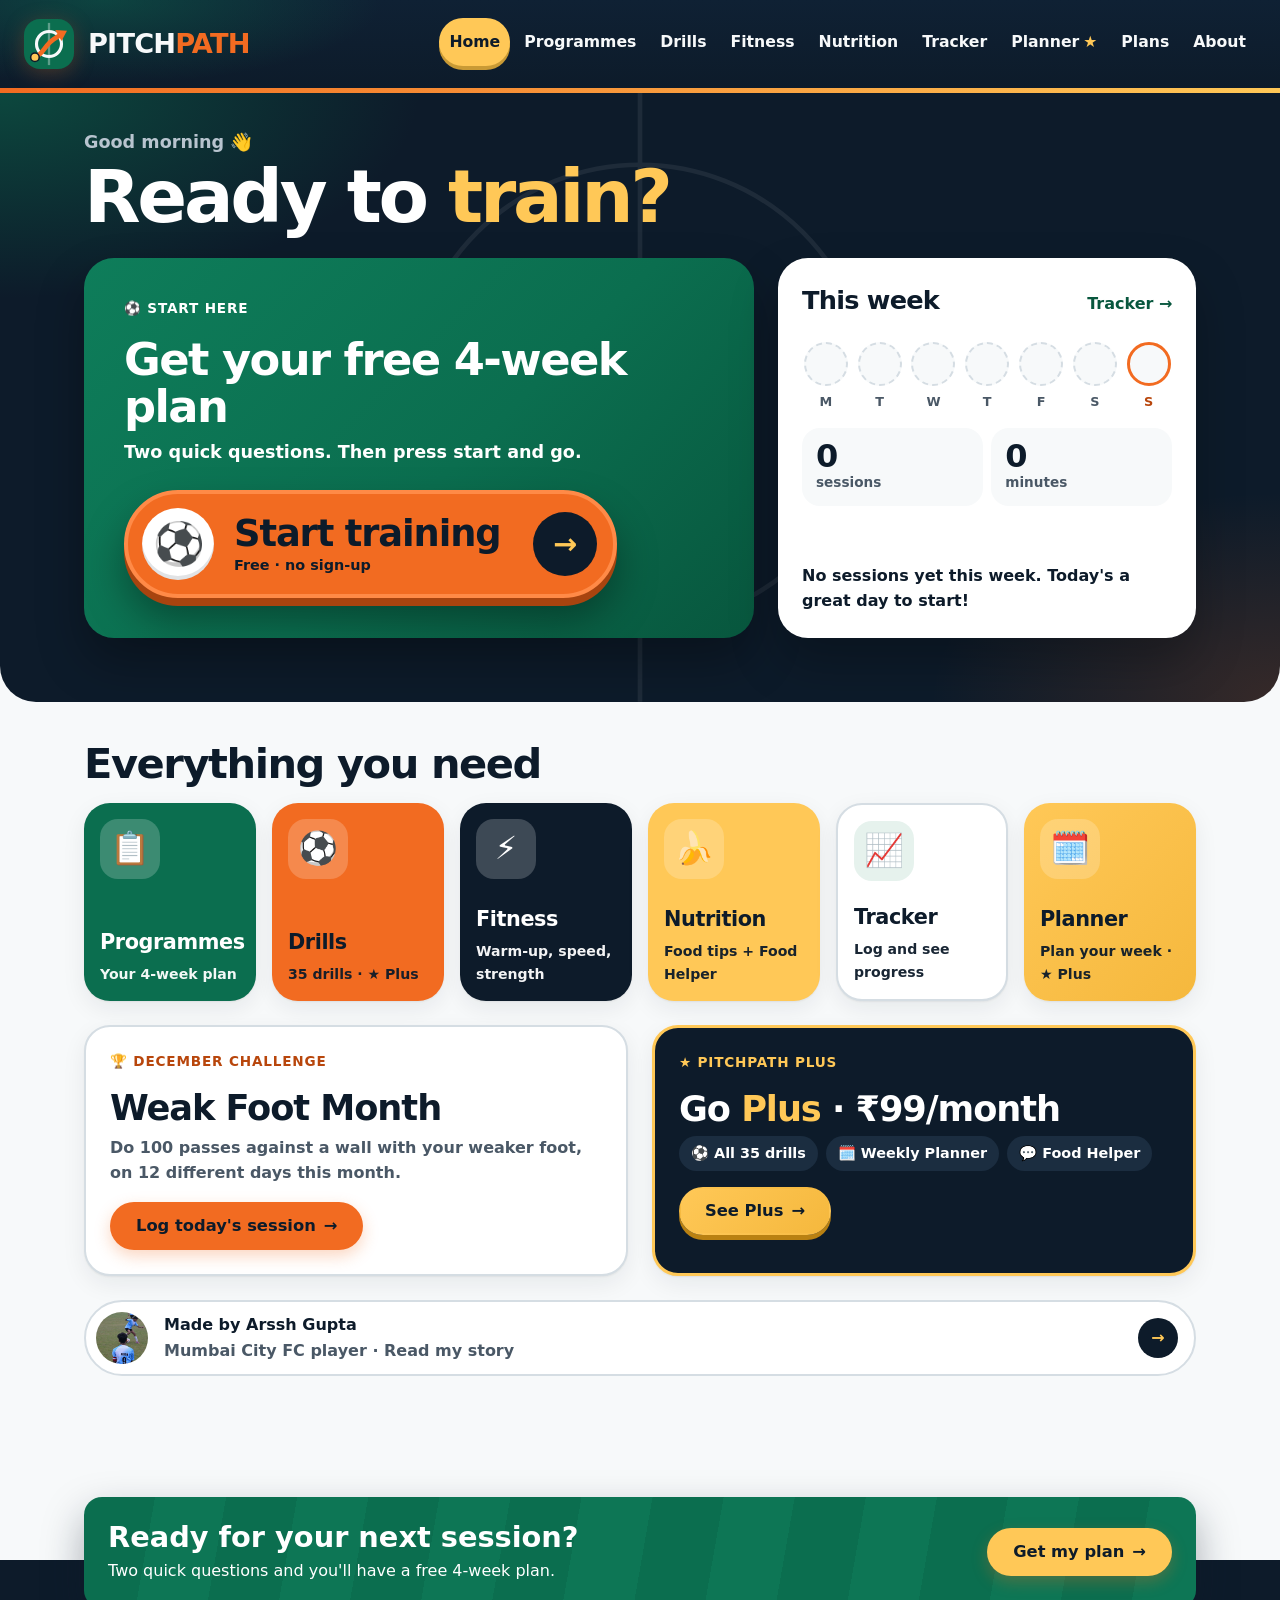
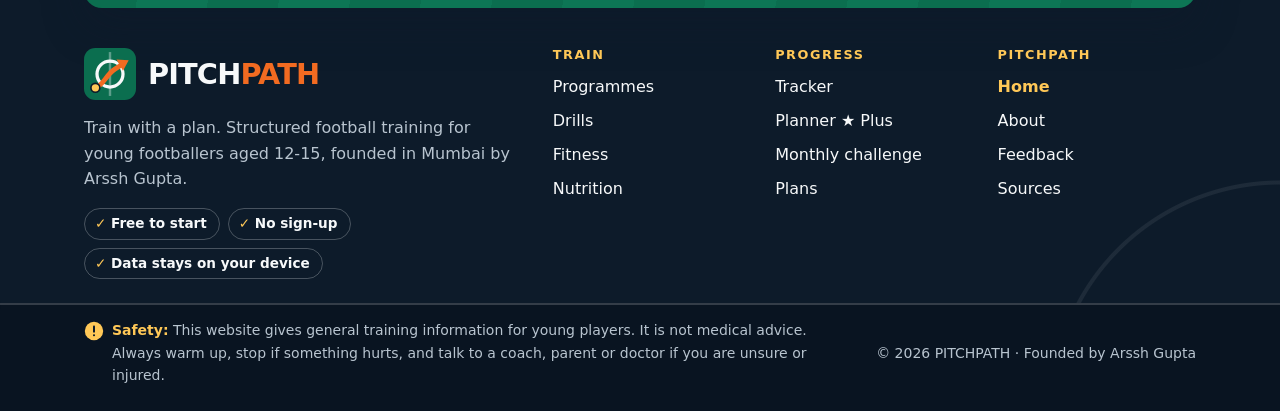
==== commit f2c3bb78: "App-style home screen, phone tab bar and a new-look Food Helper Home is now an app home: greeting, a" ====
--- a/index.html
+++ b/index.html
@@ -11,8 +11,7 @@
   <link rel="stylesheet" href="assets/css/components.css">
   <link rel="stylesheet" href="assets/css/pages.css">
   <script type="module" src="assets/js/layout.js"></script>
-  <script type="module" src="assets/js/plans.js"></script>
-  <script type="module" src="assets/js/quiz.js"></script>
+  <script type="module" src="assets/js/home.js"></script>
 </head>
 <body>
   <a class="skip-link" href="#main">Skip to main content</a>
@@ -25,228 +24,100 @@
   </noscript>
 
   <main id="main" tabindex="-1">
-    <!-- HERO -->
-    <section class="hero on-dark" aria-labelledby="hero-title">
-      <!-- Pitch lines behind the text: a big centre circle frames the headline -->
-      <svg class="hero__pitch" viewBox="0 0 1200 600" preserveAspectRatio="xMidYMid slice" aria-hidden="true" focusable="false">
-        <g fill="none" stroke="#F7F9FA" stroke-width="4">
-          <rect class="draw" x="40" y="40" width="1120" height="520"/>
-          <circle class="draw" cx="600" cy="300" r="250"/>
-          <rect class="draw" x="40" y="170" width="160" height="260"/>
-          <rect class="draw" x="1000" y="170" width="160" height="260"/>
-          <path class="draw" d="M40 70 A30 30 0 0 0 70 40 M1130 40 A30 30 0 0 0 1160 70 M1160 530 A30 30 0 0 0 1130 560 M70 560 A30 30 0 0 0 40 530"/>
+    <!-- APP HOME: everything useful is on the first screen.
+         home.js fills in the Today card, This week and the challenge
+         from what's saved on this device. Without JavaScript the
+         "Get your free plan" version below still works. -->
+    <section class="ah-top on-dark" aria-labelledby="ah-title">
+      <svg class="ah-top__pitch" viewBox="0 0 1200 400" preserveAspectRatio="xMidYMid slice" aria-hidden="true" focusable="false">
+        <g fill="none" stroke="#F7F9FA" stroke-width="3">
+          <circle cx="600" cy="200" r="150"/><line x1="600" y1="0" x2="600" y2="400"/>
+          <rect x="-2" y="90" width="150" height="220"/><rect x="1052" y="90" width="150" height="220"/>
         </g>
       </svg>
-      <!-- Everything is centred, like kick-off from the centre spot -->
-      <div class="container hero__center">
-        <span class="hero__badge hero-in" style="--delay:0ms">⚽ Founded by a Mumbai City FC player</span>
-        <!-- Each word rises in one after another (see .hero-word in pages.css) -->
-        <h1 id="hero-title" class="hero-title">
-          <span class="hero-word" style="--i:0">Train</span> <span class="hero-word" style="--i:1">smarter.</span>
-          <span class="highlight"><span class="hero-word" style="--i:2">Play</span> <span class="hero-word" style="--i:3">better.</span></span>
-        </h1>
-        <p class="lead hero-in" style="--delay:750ms">Football plans, drills and fitness for players aged 12-15.</p>
-        <div class="hero__actions hero-in" style="--delay:900ms">
-          <!-- The big main button: the one thing we want every visitor to press -->
-          <a class="btn-start" href="programmes.html">
-            <span class="btn-start__ball" aria-hidden="true">⚽</span>
-            <span class="btn-start__text">Start training <small>Free · no sign-up</small></span>
-            <span class="btn-start__arrow" aria-hidden="true">→</span>
-          </a>
-          <a class="hero__link" href="tracker.html">or track my progress</a>
+      <div class="container ah-top__inner">
+        <div class="ah-hello">
+          <p class="ah-hello__greet" id="ah-greet">Hey player 👋</p>
+          <h1 id="ah-title" class="ah-hello__title">Ready to <span>train?</span></h1>
+        </div>
+
+        <div class="ah-cards">
+          <!-- TODAY -->
+          <article class="ah-today ah-pop" style="--i:0" id="ah-today" aria-labelledby="ah-today-title">
+            <p class="ah-label">⚽ Start here</p>
+            <h2 id="ah-today-title" class="ah-today__title">Get your free 4-week plan</h2>
+            <p class="ah-today__text">Two quick questions. Then press start and go.</p>
+            <a class="btn-start" href="programmes.html">
+              <span class="btn-start__ball" aria-hidden="true">⚽</span>
+              <span class="btn-start__text">Start training <small>Free · no sign-up</small></span>
+              <span class="btn-start__arrow" aria-hidden="true">→</span>
+            </a>
+          </article>
+
+          <!-- THIS WEEK -->
+          <article class="ah-week ah-pop" style="--i:1" aria-labelledby="ah-week-title">
+            <div class="ah-week__head">
+              <h2 id="ah-week-title" class="ah-week__title">This week</h2>
+              <a class="ah-week__link" href="tracker.html">Tracker →</a>
+            </div>
+            <ol class="ah-days" id="ah-days" aria-label="Days you trained this week"></ol>
+            <div class="ah-week__stats">
+              <div><strong id="ah-week-sessions">0</strong><span>sessions</span></div>
+              <div><strong id="ah-week-minutes">0</strong><span>minutes</span></div>
+            </div>
+            <p class="ah-week__count" id="ah-week-count">Log a session to start your streak.</p>
+          </article>
         </div>
       </div>
     </section>
 
-    <!-- NUMBERS (count up when they scroll into view) -->
-    <section class="stats-strip" aria-label="PITCHPATH in numbers">
-      <div class="container stats-strip__grid">
-        <div class="count-stat" data-reveal><span class="count-stat__value" data-count="9">9</span><span class="count-stat__label">Programmes</span></div>
-        <div class="count-stat" data-reveal><span class="count-stat__value" data-count="35">35</span><span class="count-stat__label">Position drills</span></div>
-        <div class="count-stat" data-reveal><span class="count-stat__value" data-count="108">108</span><span class="count-stat__label">Planned sessions</span></div>
-        <div class="count-stat" data-reveal><span class="count-stat__value" data-count="5">5</span><span class="count-stat__label">Positions covered</span></div>
+    <section class="ah-section" aria-labelledby="ah-apps-title">
+      <div class="container">
+        <h2 id="ah-apps-title" class="ah-h2">Everything you need</h2>
+        <ul class="ah-apps">
+          <li class="ah-pop" style="--i:2"><a class="ah-app ah-app--green" href="programmes.html"><span class="ah-app__icon" aria-hidden="true">📋</span><span class="ah-app__name">Programmes</span><span class="ah-app__sub">Your 4-week plan</span></a></li>
+          <li class="ah-pop" style="--i:3"><a class="ah-app ah-app--orange" href="drills.html"><span class="ah-app__icon" aria-hidden="true">⚽</span><span class="ah-app__name">Drills</span><span class="ah-app__sub">35 drills · <span class="ah-star">★ Plus</span></span></a></li>
+          <li class="ah-pop" style="--i:4"><a class="ah-app ah-app--navy" href="fitness.html"><span class="ah-app__icon" aria-hidden="true">⚡</span><span class="ah-app__name">Fitness</span><span class="ah-app__sub">Warm-up, speed, strength</span></a></li>
+          <li class="ah-pop" style="--i:5"><a class="ah-app ah-app--yellow" href="nutrition.html"><span class="ah-app__icon" aria-hidden="true">🍌</span><span class="ah-app__name">Nutrition</span><span class="ah-app__sub">Food tips + Food Helper</span></a></li>
+          <li class="ah-pop" style="--i:6"><a class="ah-app ah-app--white" href="tracker.html"><span class="ah-app__icon" aria-hidden="true">📈</span><span class="ah-app__name">Tracker</span><span class="ah-app__sub">Log and see progress</span></a></li>
+          <li class="ah-pop" style="--i:7"><a class="ah-app ah-app--gold" href="planner.html"><span class="ah-app__icon" aria-hidden="true">🗓️</span><span class="ah-app__name">Planner</span><span class="ah-app__sub">Plan your week · <span class="ah-star">★ Plus</span></span></a></li>
+        </ul>
+
+        <div class="ah-row">
+          <!-- Challenge of the month (home.js fills it in) -->
+          <article class="ah-challenge ah-pop" style="--i:8" id="challenge" aria-labelledby="ah-challenge-title">
+            <p class="ah-label">🏆 Challenge of the month</p>
+            <h2 id="ah-challenge-title" class="ah-challenge__title">This month's challenge</h2>
+            <a class="btn btn--primary btn--arrow" href="tracker.html#log-session">Log today's session</a>
+          </article>
+
+          <!-- Plus: "Go Plus" for everyone, "You're Plus" for members -->
+          <article class="ah-plus ah-pop" style="--i:9" aria-labelledby="ah-plus-title">
+            <div class="plus-promo__buy">
+              <p class="ah-label ah-label--gold">★ PITCHPATH PLUS</p>
+              <h2 id="ah-plus-title" class="ah-plus__title">Go <span>Plus</span> · ₹99/month</h2>
+              <ul class="ah-plus__perks">
+                <li>⚽ All 35 drills</li><li>🗓️ Weekly Planner</li><li>💬 Food Helper</li>
+              </ul>
+              <a class="btn btn--gold btn--arrow" href="plans.html#plans-title">See Plus</a>
+            </div>
+            <div class="plus-promo__member">
+              <p class="ah-label ah-label--gold">★ PLUS MEMBER</p>
+              <h2 class="ah-plus__title">You're <span>Plus</span></h2>
+              <p class="ah-plus__text">Every drill, the Planner and the Food Helper are unlocked.</p>
+              <a class="btn btn--gold btn--arrow" href="planner.html">Open my Planner</a>
+            </div>
+          </article>
+        </div>
+
+        <!-- Founder: one small strip (the full story is on About) -->
+        <a class="ah-founder ah-pop" style="--i:10" href="about.html">
+          <img src="assets/img/founder-action.jpg" alt="" width="1200" height="800" loading="lazy">
+          <span class="ah-founder__text"><strong>Made by Arssh Gupta</strong> Mumbai City FC player · Read my story</span>
+          <span class="ah-founder__go" aria-hidden="true">→</span>
+        </a>
       </div>
     </section>
-
-    <!-- MOVING TICKER -->
-    <div class="ticker" aria-hidden="true">
-      <div class="ticker__track">
-        <span>Technical skills</span><span>Game understanding</span><span>Speed and agility</span><span>Strength</span><span>Nutrition</span><span>Goalkeepers</span><span>Defenders</span><span>Midfielders</span><span>Wingers</span><span>Strikers</span>
-        <span>Technical skills</span><span>Game understanding</span><span>Speed and agility</span><span>Strength</span><span>Nutrition</span><span>Goalkeepers</span><span>Defenders</span><span>Midfielders</span><span>Wingers</span><span>Strikers</span>
-      </div>
-    </div>
-
-    <!-- HOW IT WORKS: three big, bold step cards -->
-    <section class="section home-section" aria-labelledby="how-title">
-      <div class="container">
-        <h2 id="how-title" class="home-h2" data-reveal>How it works</h2>
-        <ol class="big-steps">
-          <li class="big-steps__item" data-reveal><div class="big-step big-step--green">
-            <span class="big-step__num" aria-hidden="true">1</span>
-            <span class="big-step__icon" aria-hidden="true">🎚️</span>
-            <strong class="big-step__title">Pick your level</strong>
-            <span class="big-step__text">Beginner, Intermediate or Advanced</span>
-          </div></li>
-          <li class="big-steps__item" data-reveal><div class="big-step big-step--orange">
-            <span class="big-step__num" aria-hidden="true">2</span>
-            <span class="big-step__icon" aria-hidden="true">🎯</span>
-            <strong class="big-step__title">Choose your goal</strong>
-            <span class="big-step__text">Ball skills, game smarts or fitness</span>
-          </div></li>
-          <li class="big-steps__item" data-reveal><div class="big-step big-step--navy">
-            <span class="big-step__num" aria-hidden="true">3</span>
-            <span class="big-step__icon" aria-hidden="true">🏆</span>
-            <strong class="big-step__title">Train and track</strong>
-            <span class="big-step__text">Tick off sessions. Watch yourself improve.</span>
-          </div></li>
-        </ol>
-      </div>
-    </section>
-
-    <!-- FIVE CONTENT AREAS: a big colourful "bento" grid -->
-    <section class="section home-section home-section--tint" aria-labelledby="areas-title">
-      <div class="container">
-        <h2 id="areas-title" class="home-h2" data-reveal>Everything you need</h2>
-        <ul class="bento">
-          <li class="bento__item bento__item--big" data-reveal>
-            <a class="bento__tile bento__tile--green" href="programmes.html">
-              <span class="bento__title">Programmes</span>
-              <span class="bento__sub">Your free 4-week plan</span>
-              <span class="bento__go" aria-hidden="true">→</span>
-              <span class="bento__emoji" aria-hidden="true">📋</span>
-            </a>
-          </li>
-          <li class="bento__item" data-reveal>
-            <a class="bento__tile bento__tile--orange" href="drills.html">
-              <span class="bento__title">Drills</span>
-              <span class="bento__go" aria-hidden="true">→</span>
-              <span class="bento__emoji" aria-hidden="true">⚽</span>
-            </a>
-          </li>
-          <li class="bento__item" data-reveal>
-            <a class="bento__tile bento__tile--navy" href="fitness.html">
-              <span class="bento__title">Fitness</span>
-              <span class="bento__go" aria-hidden="true">→</span>
-              <span class="bento__emoji" aria-hidden="true">⚡</span>
-            </a>
-          </li>
-          <li class="bento__item" data-reveal>
-            <a class="bento__tile bento__tile--yellow" href="nutrition.html">
-              <span class="bento__title">Nutrition</span>
-              <span class="bento__go" aria-hidden="true">→</span>
-              <span class="bento__emoji" aria-hidden="true">🍌</span>
-            </a>
-          </li>
-          <li class="bento__item" data-reveal>
-            <a class="bento__tile bento__tile--white" href="tracker.html">
-              <span class="bento__title">Tracker</span>
-              <span class="bento__go" aria-hidden="true">→</span>
-              <span class="bento__emoji" aria-hidden="true">📈</span>
-            </a>
-          </li>
-        </ul>
-      </div>
-    </section>
-
-    <!-- PICK YOUR POSITION -->
-    <section class="section" aria-labelledby="position-title">
-      <div class="container">
-        <div class="position-box on-dark" data-reveal>
-          <h2 id="position-title" class="home-h2">Pick your position</h2>
-          <nav class="position-picker" aria-label="Drills by position">
-            <a href="drills.html?position=goalkeeper">
-              <svg viewBox="0 0 44 44" aria-hidden="true"><path d="M12 40V20c0-3 2-4 4-4V8c0-2 4-2 4 0v7-10c0-2 4-2 4 0v10-8c0-2 4-2 4 0v9-5c0-2 4-2 4 0v16c0 7-4 13-10 13z" fill="#FFC857" stroke="#0D1B2A" stroke-width="2"/></svg>
-              Goalkeeper
-            </a>
-            <a href="drills.html?position=defender">
-              <svg viewBox="0 0 44 44" aria-hidden="true"><path d="M22 4l15 6v11c0 9-7 16-15 19C14 37 7 30 7 21V10z" fill="#0B6E4F" stroke="#F7F9FA" stroke-width="2.5"/></svg>
-              Defender
-            </a>
-            <a href="drills.html?position=midfielder">
-              <svg viewBox="0 0 44 44" aria-hidden="true"><circle cx="22" cy="22" r="17" fill="none" stroke="#F7F9FA" stroke-width="3"/><path d="M22 9l5 13-5 13-5-13z" fill="#F26B21"/></svg>
-              Midfielder
-            </a>
-            <a href="drills.html?position=winger">
-              <svg viewBox="0 0 44 44" aria-hidden="true"><path d="M6 34C14 30 20 22 24 12l-6 1 12-9 3 14-4-5c-3 10-10 18-23 21z" fill="#FFC857"/></svg>
-              Winger
-            </a>
-            <a href="drills.html?position=striker">
-              <svg viewBox="0 0 44 44" aria-hidden="true"><circle cx="22" cy="22" r="17" fill="none" stroke="#F7F9FA" stroke-width="3"/><circle cx="22" cy="22" r="10" fill="none" stroke="#F26B21" stroke-width="3"/><circle cx="22" cy="22" r="4" fill="#FFC857"/></svg>
-              Striker
-            </a>
-          </nav>
-          <p class="quiz-cta">Not sure? <button type="button" class="btn btn--primary" data-open-quiz>Take the 30-second quiz</button></p>
-        </div>
-      </div>
-    </section>
-
-    <!-- FOUNDER -->
-    <section class="band band--dark on-dark" aria-labelledby="founder-title">
-      <div class="container founder">
-        <div class="founder__media" data-reveal>
-          <img class="founder__photo" src="assets/img/founder-action.jpg" alt="Arssh Gupta wearing number 9 and the captain's armband during a match" width="1200" height="800" loading="lazy">
-          <span class="founder__tag">Mumbai City FC</span>
-        </div>
-        <div data-reveal>
-          <span class="eyebrow">Meet the founder</span>
-          <h2 id="founder-title">Built by a player who's been there</h2>
-          <blockquote class="founder__quote">
-            <p>"Young players starting out can't find a plan for their age, position and level. So I built one."</p>
-          </blockquote>
-          <p class="founder__name"><strong><span class="founder-name">Arssh Gupta</span></strong> · Mumbai City FC · Represented Mumbai and ISSO at the SGFI National Games</p>
-          <a class="btn btn--outline btn--arrow" href="about.html">My story</a>
-        </div>
-      </div>
-    </section>
-
-    <!-- CHALLENGE OF THE MONTH -->
-    <section class="section" aria-labelledby="challenge-title">
-      <div class="container">
-        <div class="challenge" id="challenge" data-reveal></div>
-      </div>
-    </section>
-
-    <!-- PLUS: the paid plan, shown to everyone. Plus members see a
-         "thanks" version instead (body.is-plus, set by layout.js) -->
-    <section class="section home-section" aria-labelledby="plus-title">
-      <div class="container">
-        <div class="plus-promo" data-reveal>
-          <div>
-            <span class="plus-tag">★ PITCHPATH PLUS</span>
-            <h2 id="plus-title" class="home-h2">Go <span>Plus</span></h2>
-            <div class="plus-promo__buy">
-              <p>Every drill. Your own weekly planner. A food chat helper. Just ₹99 a month.</p>
-              <a class="btn btn--gold btn--big btn--arrow" href="plans.html#plans-title">See Plus</a>
-            </div>
-            <div class="plus-promo__member">
-              <p>You're a Plus member. Every drill, the Planner and the Food Helper are unlocked.</p>
-              <a class="btn btn--gold btn--big btn--arrow" href="planner.html">Open my Planner</a>
-            </div>
-          </div>
-          <ul class="plus-perks">
-            <li><span aria-hidden="true">⚽</span> All 35 drills, with diagrams</li>
-            <li><span aria-hidden="true">🗓️</span> Weekly Planner</li>
-            <li><span aria-hidden="true">💬</span> Food Helper chat</li>
-            <li><span aria-hidden="true">★</span> Plus member badge</li>
-          </ul>
-        </div>
-      </div>
-    </section>
-
-    <!-- PLANS (one slim banner) -->
-    <section class="section section--compact" aria-labelledby="home-plans-title">
-      <div class="container">
-        <div class="plans-banner plans-banner--bold" data-reveal>
-          <div>
-            <h2 id="home-plans-title" class="home-h2">Free to start. Always.</h2>
-            <p>All programmes, fitness and nutrition guides and the tracker are free. No sign-up.</p>
-          </div>
-          <a class="btn btn--dark btn--arrow" href="plans.html">Compare plans</a>
-        </div>
-      </div>
-    </section>
-
-
   </main>
 
   <div id="site-footer"></div>
--- a/assets/css/pages.css
+++ b/assets/css/pages.css
@@ -2023,83 +2023,6 @@
 .planner-locked__card h2 { color: var(--color-white); font-size: clamp(1.8rem, 5vw, 2.4rem); }
 .planner-locked__card p { color: var(--text-muted-on-dark); }
 
-.planner-top { display: flex; flex-wrap: wrap; justify-content: space-between; align-items: center; gap: var(--space-3); margin-bottom: var(--space-3); }
-.planner-top__hello { margin: 0; font-size: clamp(1.5rem, 4vw, 2rem); font-weight: 900; letter-spacing: -0.03em; display: flex; align-items: center; gap: var(--space-2); }
-.planner-top__actions { display: flex; flex-wrap: wrap; gap: var(--space-2); }
-.planner-summary {
-  display: grid; grid-template-columns: repeat(4, 1fr); gap: var(--space-2);
-  background: var(--color-dark); border-radius: 22px; padding: var(--space-3); margin-bottom: var(--space-4);
-  border: 2px solid var(--plus-gold);
-}
-.planner-stat { display: flex; flex-direction: column; align-items: center; text-align: center; }
-.planner-stat__value { font-size: clamp(1.6rem, 5vw, 2.4rem); font-weight: 900; color: var(--plus-gold); line-height: 1.1; }
-.planner-stat__label { color: var(--text-muted-on-dark); font-weight: 700; font-size: 0.85rem; }
-/* One row per day: day name | what's planned | + Add */
-.planner-board { display: grid; gap: var(--space-3); grid-template-columns: 1fr; }
-.plan-day {
-  display: flex; flex-direction: column; gap: var(--space-2); min-width: 0;
-  background: var(--color-white); border: 2px solid var(--color-border); border-radius: 20px; padding: var(--space-3);
-}
-.plan-day.is-today { border-color: var(--plus-gold-2); box-shadow: 0 0 0 4px rgba(255, 200, 87, 0.3); }
-.plan-day__head { display: flex; justify-content: space-between; align-items: baseline; gap: var(--space-2); }
-.plan-day__name { font-size: 1.15rem; margin: 0; letter-spacing: -0.01em; }
-.plan-day__today { display: inline-block; font-size: 0.7rem; padding: 2px 8px; border-radius: 999px; background: var(--color-dark); color: var(--plus-gold); vertical-align: middle; }
-.plan-day__min { font-weight: 800; color: var(--text-muted); font-size: 0.85rem; white-space: nowrap; }
-.plan-day__items { list-style: none; margin: 0; padding: 0; display: grid; gap: 6px; flex: 1; align-content: start; }
-.plan-day__empty { color: var(--text-muted); font-size: 0.9rem; padding: 6px 0; }
-.plan-item {
-  display: grid; grid-template-columns: auto auto 1fr auto; align-items: center; gap: 6px;
-  background: var(--color-light); border-radius: 12px; padding: 6px; margin: 0;
-}
-.plan-item--rest { background: var(--color-tint); }
-.plan-item.is-done .plan-item__text { text-decoration: line-through; color: var(--text-muted); }
-.plan-item__tick {
-  width: 32px; height: 32px; border-radius: 50%; border: 2px solid var(--color-dark); background: var(--color-white);
-  font-weight: 900; cursor: pointer; display: grid; place-items: center; color: var(--color-white);
-}
-.plan-item__tick[aria-pressed="true"] { background: var(--color-primary); border-color: var(--color-primary); }
-.plan-item__icon { font-size: 1.05rem; }
-.plan-item__text { min-width: 0; display: flex; flex-direction: column; font-weight: 700; font-size: 0.92rem; line-height: 1.25; overflow-wrap: anywhere; }
-.plan-item__link { background: none; border: 0; padding: 0; font: inherit; font-weight: 700; text-align: left; color: var(--color-dark); text-decoration: underline; text-underline-offset: 3px; cursor: pointer; }
-.plan-item__min { font-size: 0.8rem; font-weight: 700; color: var(--text-muted); }
-.plan-item__remove { width: 32px; height: 32px; border: 0; background: none; border-radius: 50%; cursor: pointer; color: var(--text-muted); font-size: 0.9rem; }
-.plan-item__remove:hover { background: var(--color-border); color: var(--color-dark); }
-.plan-day__add {
-  min-height: 44px; border-radius: 12px; border: 2px dashed var(--color-border); background: transparent;
-  font: inherit; font-weight: 800; color: var(--color-primary-dark); cursor: pointer;
-}
-.plan-day__add:hover { border-color: var(--plus-gold-2); background: #FFF8E6; }
-.planner-note { margin-top: var(--space-4); }
-@media (min-width: 800px) {
-  .plan-day { display: grid; grid-template-columns: 170px 1fr 120px; align-items: center; gap: var(--space-3); padding: var(--space-3) var(--space-4); }
-  .plan-day__head { flex-direction: column; align-items: flex-start; gap: 2px; }
-  .plan-day__items { display: flex; flex-wrap: wrap; gap: var(--space-2); }
-  .plan-item { width: min(100%, 300px); }
-  .plan-day__empty { padding: 0; }
-}
-@media (max-width: 600px) { .planner-summary { grid-template-columns: repeat(2, 1fr); } }
-
-/* Add popup */
-.planner-dialog { width: min(560px, calc(100vw - 24px)); }
-.planner-form__body { display: grid; gap: var(--space-3); }
-.planner-form [hidden] { display: none; }
-.type-choices { border: 0; padding: 0; margin: 0; display: grid; grid-template-columns: repeat(2, 1fr); gap: var(--space-2); }
-.type-choices legend { font-weight: 800; margin-bottom: var(--space-2); }
-.type-choice { position: relative; }
-.type-choice input { position: absolute; opacity: 0; inset: 0; cursor: pointer; }
-.type-choice > span {
-  display: flex; align-items: center; gap: 8px; min-height: 52px; padding: 0 12px;
-  border: 2px solid var(--color-border); border-radius: 14px; font-weight: 800; background: var(--color-white);
-}
-.type-choice input:checked + span { border-color: var(--color-dark); background: #FFF8E6; box-shadow: inset 0 0 0 1px var(--color-dark); }
-.type-choice input:focus-visible + span { outline: var(--focus-ring); outline-offset: 2px; }
-.planner-form select, .planner-form input[type="text"], .planner-form input[type="number"] { min-height: 48px; }
-
-@media print {
-  .planner-top__actions, .plan-day__add, .plan-item__remove, .planner-note, .page-hero--plus { display: none !important; }
-  .planner-board { grid-template-columns: 1fr !important; }
-  .plan-day { break-inside: avoid; }
-}
 @media (prefers-reduced-motion: reduce) {
   .plus-badge::after, .plus-toast { animation: none; }
   .btn--gold:hover, .btn--gold:active { transform: none; }
@@ -2211,68 +2134,6 @@
 .food-rule--navy { background: var(--color-dark); color: var(--color-white); }
 .food-rule--yellow { background: var(--color-accent); color: var(--color-dark); }
 @media (max-width: 480px) { .food-rule { min-height: 170px; padding: var(--space-3); border-radius: 20px; } .food-rule__icon { font-size: 2rem; } }
-
-/* ---- Food Helper chat ---- */
-.food-helper {
-  margin-bottom: var(--space-6); border-radius: 28px; overflow: hidden;
-  background: var(--color-dark); color: var(--color-white);
-  border: 3px solid var(--plus-gold); box-shadow: 0 24px 50px rgba(13, 27, 42, 0.25);
-}
-.chat__head { display: flex; align-items: center; gap: var(--space-3); padding: var(--space-4); border-bottom: 1px solid rgba(255, 255, 255, 0.12); flex-wrap: wrap; }
-.chat__head-icon { width: 60px; height: 60px; border-radius: 18px; display: grid; place-items: center; font-size: 2rem; background: var(--color-dark-2); }
-.chat__head > div { flex: 1; min-width: 180px; }
-.chat__title { color: var(--color-white); font-size: clamp(1.6rem, 4vw, 2.4rem); margin: 0; }
-.chat__sub { margin: 4px 0 0; color: var(--text-muted-on-dark); font-weight: 600; }
-.chat__log {
-  list-style: none; margin: 0; padding: var(--space-4);
-  display: flex; flex-direction: column; gap: var(--space-3);
-  max-height: 420px; overflow-y: auto; scroll-behavior: smooth;
-  background: radial-gradient(400px 200px at 100% 0%, rgba(255, 200, 87, 0.08), transparent 70%);
-}
-.chat__msg { display: flex; align-items: flex-end; gap: var(--space-2); margin: 0; max-width: 85%; animation: chat-pop 0.3s ease both; }
-@keyframes chat-pop { from { opacity: 0; transform: translateY(8px) scale(0.98); } }
-.chat__msg--user { align-self: flex-end; }
-.chat__avatar { width: 36px; height: 36px; flex: none; border-radius: 50%; display: grid; place-items: center; background: var(--plus-gold); font-size: 1.1rem; }
-.chat__bubble { margin: 0; padding: 12px 16px; border-radius: 20px; line-height: 1.5; font-size: 1.02rem; }
-.chat__msg--bot .chat__bubble { background: var(--color-dark-2); color: var(--color-white); border-bottom-left-radius: 6px; }
-.chat__msg--user .chat__bubble { background: var(--plus-gold); color: var(--color-dark); font-weight: 700; border-bottom-right-radius: 6px; }
-.chat__more { display: inline-flex; margin-top: 6px; color: var(--plus-gold); font-weight: 800; text-underline-offset: 3px; }
-.chat__more:hover { color: var(--color-white); }
-/* "typing..." dots */
-.chat__typing .chat__bubble { display: flex; gap: 5px; padding: 16px; }
-.chat__typing .chat__bubble span { width: 8px; height: 8px; border-radius: 50%; background: var(--text-muted-on-dark); animation: typing-dot 1s ease-in-out infinite; }
-.chat__typing .chat__bubble span:nth-child(2) { animation-delay: 0.15s; }
-.chat__typing .chat__bubble span:nth-child(3) { animation-delay: 0.3s; }
-@keyframes typing-dot { 50% { transform: translateY(-5px); opacity: 0.5; } }
-.chat__chips { display: flex; gap: var(--space-2); padding: 0 var(--space-4) var(--space-3); overflow-x: auto; scrollbar-width: none; }
-.chat__chips::-webkit-scrollbar { display: none; }
-.chat__chip {
-  flex: none; min-height: 44px; padding: 0 16px; border-radius: 999px; cursor: pointer;
-  background: transparent; color: var(--color-white); border: 2px solid rgba(255, 200, 87, 0.6);
-  font: inherit; font-weight: 700; font-size: 0.92rem; white-space: nowrap;
-}
-.chat__chip:hover { background: var(--plus-gold); color: var(--color-dark); border-color: var(--plus-gold); }
-.chat__form { display: flex; gap: var(--space-2); padding: var(--space-3) var(--space-4); background: var(--color-dark-2); }
-.chat__form input {
-  flex: 1; min-width: 0; min-height: 52px; padding: 0 18px; border-radius: 999px;
-  border: 2px solid transparent; background: var(--color-white); color: var(--color-dark); font: inherit; font-size: 1rem;
-}
-.chat__form input:focus { outline: none; border-color: var(--plus-gold); box-shadow: 0 0 0 3px rgba(255, 200, 87, 0.4); }
-.chat__form .btn { min-height: 52px; padding: 0 26px; }
-.chat__note { margin: 0; padding: var(--space-2) var(--space-4) var(--space-3); background: var(--color-dark-2); color: var(--text-muted-on-dark); font-size: 0.85rem; }
-/* Locked (not Plus) */
-.chat__log--demo { opacity: 0.85; max-height: none; }
-.chat__locked {
-  display: flex; flex-wrap: wrap; align-items: center; justify-content: space-between; gap: var(--space-3);
-  padding: var(--space-4); background: var(--color-dark-2);
-}
-.chat__locked p { margin: 0; flex: 1 1 280px; color: var(--color-white); }
-@media (max-width: 480px) {
-  .chat__msg { max-width: 95%; }
-  .chat__head, .chat__log { padding: var(--space-3); }
-  .chat__form { padding: var(--space-3); }
-  .chat__form .btn { padding: 0 18px; }
-}
 
 /* ---- Bolder tabs and panels on Nutrition ---- */
 .nutrition-tabs-title { font-size: clamp(2.2rem, 6vw, 3.4rem); letter-spacing: -0.04em; margin-bottom: var(--space-3); }
@@ -2290,7 +2151,539 @@
 .nutrition-page .timeline__item::before { width: 30px; height: 30px; }
 
 @media (prefers-reduced-motion: reduce) {
-  .chat__msg, .chat__typing .chat__bubble span { animation: none; }
   .food-rule:hover { transform: none; }
-  .chat__log { scroll-behavior: auto; }
-}
+}
+
+/* =========================================================
+   VERSION 13: Weekly Planner redesign
+   Week summary -> 7-day strip -> the chosen day (+ add tiles)
+   Type colours (only used for lines and dots, never for text):
+   programme green, drill orange, fitness blue, match navy,
+   own purple, rest light green.
+   ========================================================= */
+:root {
+  --pl-programme: #0B6E4F; --pl-drill: #F26B21; --pl-fitness: #3E7CB1;
+  --pl-match: #0D1B2A; --pl-own: #7A5BA6; --pl-rest: #9CCFBA;
+}
+.pl { display: grid; gap: var(--space-4); }
+
+/* Top row: title + actions */
+.pl-top { display: flex; flex-wrap: wrap; align-items: flex-end; justify-content: space-between; gap: var(--space-3); }
+.pl-top__kicker { margin: 0 0 6px; display: flex; align-items: center; gap: 10px; font-weight: 800; color: var(--text-muted); }
+.pl-top__title { margin: 0; font-size: clamp(2.4rem, 6vw, 3.4rem); letter-spacing: -0.04em; line-height: 1; }
+.pl-actions { display: flex; flex-wrap: wrap; gap: 8px; }
+.pl-action {
+  display: inline-flex; align-items: center; gap: 8px; min-height: 44px; padding: 0 16px;
+  border-radius: 999px; border: 2px solid var(--color-border); background: var(--color-white);
+  font: inherit; font-weight: 800; font-size: 0.95rem; color: var(--color-dark); cursor: pointer;
+  transition: border-color 0.2s, transform 0.2s;
+}
+.pl-action:hover { border-color: var(--color-dark); transform: translateY(-1px); }
+.pl-action--main { background: linear-gradient(135deg, var(--plus-gold), var(--plus-gold-2)); border-color: transparent; box-shadow: 0 4px 0 var(--plus-edge); }
+.pl-action--main:hover { border-color: transparent; }
+
+/* 1. Summary (navy card) */
+.pl-summary {
+  display: grid; gap: var(--space-3) var(--space-5); align-items: center;
+  grid-template-columns: auto 1fr; padding: var(--space-4);
+  background: var(--color-dark); color: var(--color-white); border-radius: 26px;
+  box-shadow: 0 16px 36px rgba(13, 27, 42, 0.18);
+}
+@media (min-width: 900px) { .pl-summary { grid-template-columns: auto auto 1fr; padding: var(--space-4) var(--space-5); } }
+.pl-summary__ring { position: relative; width: 96px; height: 96px; }
+.pl-ring { width: 100%; height: 100%; }
+.pl-ring__bar { transition: stroke-dashoffset 0.6s ease; }
+.pl-summary__ringtext { position: absolute; inset: 0; display: grid; place-content: center; text-align: center; line-height: 1.1; }
+.pl-summary__ringtext strong { font-size: 1.35rem; font-weight: 900; color: var(--color-white); }
+.pl-summary__ringtext span { font-size: 0.8rem; color: var(--text-muted-on-dark); font-weight: 700; }
+.pl-stats { display: flex; gap: var(--space-4); margin: 0; }
+.pl-stats div { display: flex; flex-direction: column-reverse; }
+.pl-stats dt { font-size: 0.85rem; font-weight: 700; color: var(--text-muted-on-dark); }
+.pl-stats dd { margin: 0; font-size: clamp(1.8rem, 4vw, 2.4rem); font-weight: 900; line-height: 1; color: var(--plus-gold); letter-spacing: -0.03em; }
+.pl-summary__msg { grid-column: 1 / -1; margin: 0; padding: 12px 16px; border-radius: 14px; background: var(--color-dark-2); font-weight: 700; color: var(--color-white); }
+@media (min-width: 900px) { .pl-summary__msg { grid-column: auto; justify-self: end; max-width: 380px; } }
+.pl-summary__msg.is-good { box-shadow: inset 4px 0 0 #3FBF8A; }
+.pl-summary__msg.is-warning { box-shadow: inset 4px 0 0 var(--color-secondary); }
+
+/* 2. Week strip: 7 day buttons */
+.pl-week { display: grid; grid-template-columns: repeat(7, minmax(0, 1fr)); gap: 8px; }
+.pl-daybtn {
+  position: relative; display: flex; flex-direction: column; align-items: center; gap: 4px;
+  min-width: 0; padding: 12px 4px 10px; border-radius: 20px; cursor: pointer;
+  border: 2px solid var(--color-border); background: var(--color-white); color: var(--color-dark);
+  font: inherit; transition: transform 0.2s, border-color 0.2s, background 0.2s;
+}
+.pl-daybtn:hover { border-color: var(--color-dark); transform: translateY(-2px); }
+.pl-daybtn__name { font-size: 0.8rem; font-weight: 800; text-transform: uppercase; letter-spacing: 0.08em; color: var(--text-muted); }
+.pl-daybtn__date { font-size: clamp(1.4rem, 3vw, 1.9rem); font-weight: 900; line-height: 1; letter-spacing: -0.03em; }
+.pl-daybtn__dots { display: flex; gap: 4px; min-height: 18px; align-items: center; }
+.pl-daybtn__rest { font-size: 0.95rem; line-height: 1; }
+.pl-daybtn__min { font-size: 0.75rem; font-weight: 700; color: var(--text-muted); }
+.pl-dot { width: 9px; height: 9px; border-radius: 50%; background: var(--color-border); }
+.pl-dot--programme { background: var(--pl-programme); }
+.pl-dot--drill { background: var(--pl-drill); }
+.pl-dot--fitness { background: var(--pl-fitness); }
+.pl-dot--match { background: var(--pl-match); }
+.pl-dot--own { background: var(--pl-own); }
+.pl-dot.is-done { box-shadow: 0 0 0 2px var(--color-white), 0 0 0 4px #3FBF8A; }
+.pl-dot--empty { background: transparent; border: 2px dashed var(--color-border); }
+/* Today gets a gold marker on top */
+.pl-daybtn.is-today::before {
+  content: "Today"; position: absolute; top: -10px; left: 50%; transform: translateX(-50%);
+  padding: 1px 8px; border-radius: 999px; background: var(--plus-gold); color: var(--color-dark);
+  font-size: 0.65rem; font-weight: 900; letter-spacing: 0.04em; white-space: nowrap;
+}
+/* The chosen day */
+.pl-daybtn[aria-pressed="true"] { background: var(--color-dark); border-color: var(--color-dark); color: var(--color-white); box-shadow: 0 10px 24px rgba(13, 27, 42, 0.25); }
+.pl-daybtn[aria-pressed="true"] .pl-daybtn__name,
+.pl-daybtn[aria-pressed="true"] .pl-daybtn__min { color: var(--text-muted-on-dark); }
+.pl-daybtn[aria-pressed="true"] .pl-daybtn__date { color: var(--plus-gold); }
+.pl-daybtn[aria-pressed="true"] .pl-dot.is-done { box-shadow: 0 0 0 2px var(--color-dark), 0 0 0 4px #3FBF8A; }
+.pl-daybtn[aria-pressed="true"] .pl-dot--match { background: var(--color-white); }
+
+/* 3. The chosen day: plan + add tiles */
+.pl-day { display: grid; gap: var(--space-4); align-items: start; }
+@media (min-width: 900px) { .pl-day { grid-template-columns: 1.5fr 1fr; } }
+.pl-day__main, .pl-add { background: var(--color-white); border-radius: 26px; box-shadow: var(--shadow); padding: var(--space-4); }
+.pl-day__head { display: grid; grid-template-columns: 44px 1fr 44px; align-items: center; gap: var(--space-2); margin-bottom: var(--space-3); }
+.pl-day__name { text-align: center; }
+.pl-day__title { margin: 0; font-size: clamp(1.7rem, 4vw, 2.2rem); letter-spacing: -0.03em; display: inline-flex; align-items: center; gap: 10px; }
+.pl-day__title:focus { outline: none; }
+.pl-day__title:focus-visible { outline: var(--focus-ring); outline-offset: 4px; border-radius: 8px; }
+.pl-today { font-size: 0.75rem; padding: 3px 10px; border-radius: 999px; background: var(--plus-gold); color: var(--color-dark); letter-spacing: 0.02em; }
+.pl-day__sub { margin: 4px 0 0; color: var(--text-muted); font-weight: 700; }
+.pl-arrow {
+  width: 44px; height: 44px; border-radius: 50%; border: 2px solid var(--color-border); background: var(--color-white);
+  font-size: 1.6rem; line-height: 1; font-weight: 700; color: var(--color-dark); cursor: pointer;
+}
+.pl-arrow:hover:not(:disabled) { border-color: var(--color-dark); }
+.pl-arrow:disabled { opacity: 0.35; cursor: default; }
+
+.pl-items { list-style: none; margin: 0; padding: 0; display: grid; gap: 10px; }
+.pl-item {
+  margin: 0; display: grid; grid-template-columns: 44px minmax(0, 1fr) auto 40px; align-items: center; gap: 12px;
+  padding: 12px 12px 12px 14px; border-radius: 18px; background: var(--color-light);
+  border: 1px solid var(--color-border); border-left: 6px solid var(--pl-own);
+  animation: pl-item-in 0.25s ease both;
+}
+@keyframes pl-item-in { from { opacity: 0; transform: translateY(6px); } }
+.pl-item--programme { border-left-color: var(--pl-programme); }
+.pl-item--drill { border-left-color: var(--pl-drill); }
+.pl-item--fitness { border-left-color: var(--pl-fitness); }
+.pl-item--match { border-left-color: var(--pl-match); }
+.pl-item--rest { border-left-color: var(--pl-rest); background: var(--color-tint); grid-template-columns: 44px minmax(0, 1fr) 40px; }
+.pl-check {
+  width: 40px; height: 40px; border-radius: 50%; border: 3px solid var(--color-dark); background: var(--color-white);
+  display: grid; place-items: center; cursor: pointer; font-size: 1.2rem; font-weight: 900; color: var(--color-white);
+  transition: background 0.2s, transform 0.2s;
+}
+.pl-check:hover { transform: scale(1.08); }
+.pl-check[aria-pressed="true"] { background: var(--color-primary); border-color: var(--color-primary); }
+.pl-check--rest { border: 0; background: transparent; font-size: 1.6rem; cursor: default; }
+.pl-item__body { display: flex; flex-direction: column; gap: 2px; min-width: 0; }
+.pl-item__type { font-size: 0.8rem; font-weight: 800; color: var(--text-muted); letter-spacing: 0.02em; }
+.pl-item__title { font-size: 1.1rem; font-weight: 800; color: var(--color-dark); line-height: 1.25; overflow-wrap: anywhere; }
+.pl-item__link { background: none; border: 0; padding: 0; font: inherit; font-size: 1.1rem; font-weight: 800; text-align: left; cursor: pointer; text-decoration: underline; text-decoration-thickness: 2px; text-underline-offset: 4px; text-decoration-color: var(--color-border); }
+.pl-item__link:hover { text-decoration-color: currentColor; color: var(--color-dark); }
+.pl-item.is-done .pl-item__title { text-decoration: line-through; color: var(--text-muted); }
+.pl-mins { display: inline-flex; align-items: center; gap: 2px; padding: 3px; border-radius: 999px; background: var(--color-white); border: 2px solid var(--color-border); }
+.pl-mins__btn { width: 36px; height: 36px; border-radius: 50%; border: 0; background: transparent; font-size: 1.3rem; font-weight: 800; color: var(--color-dark); cursor: pointer; }
+.pl-mins__btn:hover:not(:disabled) { background: var(--color-light); }
+.pl-mins__btn:disabled { opacity: 0.35; cursor: default; }
+.pl-mins__value { min-width: 62px; text-align: center; font-weight: 800; font-size: 0.95rem; white-space: nowrap; }
+.pl-remove { width: 40px; height: 40px; border-radius: 50%; border: 0; background: transparent; color: var(--text-muted); font-size: 1rem; cursor: pointer; }
+.pl-remove:hover { background: #FDE3E1; color: var(--color-error); }
+.pl-empty { display: grid; place-items: center; gap: 6px; text-align: center; padding: var(--space-5) var(--space-3); border: 2px dashed var(--color-border); border-radius: 18px; color: var(--text-muted); font-weight: 600; }
+.pl-empty span { font-size: 2.4rem; }
+.pl-empty p { margin: 0; }
+
+/* Add tiles */
+.pl-add__title { margin: 0 0 var(--space-3); font-size: 1.3rem; letter-spacing: -0.02em; }
+.pl-add__grid { display: grid; grid-template-columns: repeat(2, 1fr); gap: 10px; }
+@media (min-width: 600px) and (max-width: 899px) { .pl-add__grid { grid-template-columns: repeat(3, 1fr); } }
+.pl-tile {
+  display: grid; grid-template-columns: 44px 1fr; grid-template-rows: auto auto; column-gap: 10px; align-items: center;
+  min-height: 72px; padding: 12px; border-radius: 18px; text-align: left; cursor: pointer;
+  border: 2px solid var(--color-border); background: var(--color-white); font: inherit; color: var(--color-dark);
+  transition: border-color 0.2s, transform 0.2s, box-shadow 0.2s;
+}
+.pl-tile:hover { transform: translateY(-2px); box-shadow: var(--shadow); border-color: var(--color-dark); }
+.pl-tile:active { transform: translateY(1px); }
+.pl-tile__icon { grid-row: 1 / span 2; width: 44px; height: 44px; border-radius: 14px; display: grid; place-items: center; font-size: 1.4rem; background: var(--color-light); }
+.pl-tile--programme .pl-tile__icon { background: #DDF0E8; }
+.pl-tile--drill .pl-tile__icon { background: #FDE3D3; }
+.pl-tile--fitness .pl-tile__icon { background: #DDEAF5; }
+.pl-tile--match .pl-tile__icon { background: #E3E7EC; }
+.pl-tile--own .pl-tile__icon { background: #ECE5F5; }
+.pl-tile--rest .pl-tile__icon { background: var(--color-tint); }
+.pl-tile__label { font-weight: 900; font-size: 1.02rem; line-height: 1.15; }
+.pl-tile__hint { font-size: 0.82rem; color: var(--text-muted); font-weight: 600; }
+.pl-note { margin: 0; color: var(--text-muted); font-size: 0.95rem; }
+
+/* The choose popup */
+.pl-dialog { width: min(520px, calc(100vw - 24px)); }
+.pl-form__body { display: grid; gap: var(--space-3); }
+.pl-form [hidden] { display: none; }
+.pl-form select, .pl-form input[type="text"], .pl-form input[type="number"] { min-height: 50px; font-size: 1rem; }
+.pl-choices { border: 0; padding: 0; margin: 0; display: grid; gap: 8px; }
+.pl-choices legend { font-weight: 800; margin-bottom: 8px; }
+.pl-choice { position: relative; }
+.pl-choice input { position: absolute; opacity: 0; inset: 0; cursor: pointer; }
+.pl-choice span { display: flex; align-items: center; min-height: 50px; padding: 0 16px 0 44px; border: 2px solid var(--color-border); border-radius: 14px; font-weight: 800; position: relative; }
+.pl-choice span::before { content: ""; position: absolute; left: 14px; width: 18px; height: 18px; border-radius: 50%; border: 2px solid var(--color-dark); }
+.pl-choice input:checked + span { border-color: var(--color-dark); background: #FFF8E6; }
+.pl-choice input:checked + span::before { background: var(--color-dark); box-shadow: inset 0 0 0 3px #FFF8E6; }
+.pl-choice input:focus-visible + span { outline: var(--focus-ring); outline-offset: 2px; }
+
+/* Phones */
+@media (max-width: 600px) {
+  .pl-top__title { font-size: 2.3rem; }
+  .pl-actions { width: 100%; }
+  .pl-action { flex: 1 1 auto; justify-content: center; padding: 0 12px; font-size: 0.9rem; }
+  .pl-summary { padding: var(--space-3); border-radius: 22px; }
+  .pl-summary__ring { width: 80px; height: 80px; }
+  .pl-stats { gap: var(--space-3); }
+  .pl-week { gap: 4px; }
+  .pl-daybtn { padding: 10px 2px 8px; border-radius: 14px; }
+  .pl-daybtn__name { font-size: 0.68rem; letter-spacing: 0.02em; }
+  .pl-daybtn__min { display: none; }
+  .pl-dot { width: 7px; height: 7px; }
+  .pl-daybtn.is-today::before { content: "•"; top: -12px; padding: 0 6px; font-size: 0.8rem; }
+  .pl-day__main, .pl-add { padding: var(--space-3); border-radius: 22px; }
+  .pl-item { grid-template-columns: 40px minmax(0, 1fr) 36px; grid-template-areas: "check body remove" "check mins remove"; row-gap: 8px; }
+  .pl-item .pl-check { grid-area: check; }
+  .pl-item__body { grid-area: body; }
+  .pl-item .pl-mins { grid-area: mins; justify-self: start; }
+  .pl-item .pl-remove { grid-area: remove; }
+  .pl-item--rest { grid-template-areas: "check body remove"; }
+}
+
+/* Print: the whole week as a simple list */
+.pl-print { display: none; }
+@media print {
+  .pl-actions, .pl-week, .pl-day, .pl-note, .page-hero--plus, .pl-summary__msg { display: none !important; }
+  .pl-print { display: block; }
+  .pl-print h3 { margin: 10pt 0 2pt; font-size: 13pt; }
+  .pl-print ul { margin: 0 0 6pt; }
+  .pl-summary { background: none !important; color: #000 !important; box-shadow: none; }
+  .pl-stats dd, .pl-stats dt, .pl-summary__ringtext strong { color: #000 !important; }
+}
+@media (prefers-reduced-motion: reduce) {
+  .pl-item { animation: none; }
+  .pl-daybtn:hover, .pl-tile:hover, .pl-action:hover, .pl-check:hover { transform: none; }
+  .pl-ring__bar { transition: none; }
+}
+@media (max-width: 600px) {
+  .pl-stats dt { white-space: nowrap; font-size: 0.78rem; }
+  .pl-stats dd { font-size: 1.7rem; }
+  .pl-tile { grid-template-columns: 36px 1fr; padding: 10px; column-gap: 8px; min-height: 64px; }
+  .pl-tile__icon { width: 36px; height: 36px; border-radius: 12px; font-size: 1.15rem; }
+  .pl-tile__label { font-size: 0.95rem; white-space: nowrap; }
+  .pl-tile__hint { font-size: 0.78rem; }
+  .pl-day__sub { font-size: 0.9rem; }
+}
+
+/* =========================================================
+   VERSION 14: APP-STYLE HOME + phone tab bar
+   Colour pairs: white on green 6.25:1, navy on orange 5.7:1,
+   white on navy 17:1, navy on yellow/gold 11.3:1, green text
+   on white 7.5:1.
+   ========================================================= */
+
+/* Cards pop in one after another when the page opens */
+.ah-pop { animation: ah-pop-in 0.6s cubic-bezier(0.2, 0.9, 0.3, 1.25) both; animation-delay: calc(var(--i, 0) * 70ms + 100ms); }
+@keyframes ah-pop-in { from { opacity: 0; transform: translateY(24px) scale(0.94); } }
+
+/* ---- Top band: greeting + Today + This week ---- */
+.ah-top {
+  position: relative; overflow: hidden; color: var(--color-white);
+  background:
+    radial-gradient(600px 300px at 0% 0%, rgba(11, 110, 79, 0.55), transparent 70%),
+    radial-gradient(500px 300px at 100% 100%, rgba(242, 107, 33, 0.18), transparent 70%),
+    var(--color-dark);
+  padding: var(--space-5) 0 var(--space-6);
+  border-radius: 0 0 36px 36px;
+}
+.ah-top__pitch { position: absolute; inset: 0; width: 100%; height: 100%; opacity: 0.07; pointer-events: none; }
+.ah-top__inner { position: relative; }
+.ah-hello { margin-bottom: var(--space-4); animation: ah-pop-in 0.6s ease both; }
+.ah-hello__greet { margin: 0 0 4px; font-weight: 800; font-size: 1.1rem; color: var(--text-muted-on-dark); }
+.ah-hello__title { margin: 0; color: var(--color-white); font-size: clamp(2.6rem, 7vw, 4.6rem); letter-spacing: -0.045em; line-height: 1; }
+.ah-hello__title span { color: var(--color-accent); }
+.ah-cards { display: grid; gap: var(--space-3); }
+@media (min-width: 900px) { .ah-cards { grid-template-columns: 1.6fr 1fr; gap: var(--space-4); align-items: stretch; } }
+
+.ah-label { margin: 0 0 8px; font-weight: 900; font-size: 0.85rem; letter-spacing: 0.06em; text-transform: uppercase; }
+.ah-label--gold { color: var(--plus-gold); }
+
+/* Today card (green) */
+.ah-today {
+  display: flex; flex-direction: column; align-items: flex-start; gap: var(--space-2);
+  padding: var(--space-4); border-radius: 30px;
+  background: linear-gradient(135deg, #0E7D5A, var(--color-primary) 55%, #08573E);
+  box-shadow: 0 24px 48px rgba(0, 0, 0, 0.3); color: var(--color-white);
+}
+@media (min-width: 900px) { .ah-today { padding: var(--space-5); } }
+.ah-today .ah-label { color: var(--color-white); }
+.ah-today__title { color: var(--color-white); margin: 0; font-size: clamp(1.8rem, 4.4vw, 2.8rem); letter-spacing: -0.035em; line-height: 1.05; }
+.ah-today__text { margin: 0 0 var(--space-3); color: var(--color-white); font-weight: 600; font-size: 1.1rem; }
+.ah-today__top { display: flex; gap: var(--space-3); align-items: flex-start; justify-content: space-between; width: 100%; }
+.ah-ring { width: 100px; height: 100px; flex: none; }
+.ah-ring__bar { animation: ah-ring-in 1.2s 0.5s cubic-bezier(0.3, 0.8, 0.3, 1) both; }
+@keyframes ah-ring-in { from { stroke-dashoffset: 251.3; } }
+.ah-today .btn-start { margin-top: auto; }
+
+/* This week card (white) */
+.ah-week {
+  display: flex; flex-direction: column; gap: var(--space-3);
+  padding: var(--space-4); border-radius: 30px; background: var(--color-white); color: var(--color-dark);
+  box-shadow: 0 24px 48px rgba(0, 0, 0, 0.25);
+}
+.ah-week__head { display: flex; align-items: baseline; justify-content: space-between; gap: var(--space-2); }
+.ah-week__title { margin: 0; font-size: 1.6rem; letter-spacing: -0.03em; }
+.ah-week__link { font-weight: 800; color: var(--color-primary-dark); text-decoration: none; min-height: 44px; display: inline-flex; align-items: center; }
+.ah-week__link:hover { text-decoration: underline; }
+.ah-days { list-style: none; margin: 0; padding: 0; display: grid; grid-template-columns: repeat(7, 1fr); gap: 6px; }
+.ah-day { margin: 0; display: flex; flex-direction: column; align-items: center; gap: 6px; }
+.ah-day__dot {
+  width: 100%; max-width: 44px; aspect-ratio: 1; border-radius: 50%;
+  display: grid; place-items: center; font-weight: 900; color: var(--color-white);
+  background: var(--color-light); border: 2px dashed var(--color-border);
+  animation: ah-dot-in 0.4s cubic-bezier(0.3, 1.8, 0.5, 1) both; animation-delay: calc(var(--d) * 60ms + 500ms);
+}
+@keyframes ah-dot-in { from { transform: scale(0); } }
+.ah-day.is-trained .ah-day__dot { background: var(--color-primary); border: 0; }
+.ah-day.is-today .ah-day__dot { border: 3px solid var(--color-secondary); }
+.ah-day__name { font-size: 0.8rem; font-weight: 800; color: var(--text-muted); }
+.ah-day.is-today .ah-day__name { color: var(--color-secondary-text); }
+.ah-week__count { margin: auto 0 0; font-weight: 700; color: var(--text-muted); }
+.ah-week__count strong { color: var(--color-dark); font-size: 1.3rem; }
+
+/* ---- App tiles ---- */
+.ah-section { padding: var(--space-5) 0 var(--space-6); }
+.ah-h2 { font-size: clamp(1.8rem, 4.5vw, 2.6rem); letter-spacing: -0.035em; margin: 0 0 var(--space-3); }
+.ah-apps { list-style: none; margin: 0 0 var(--space-4); padding: 0; display: grid; gap: var(--space-3); grid-template-columns: repeat(2, 1fr); }
+@media (min-width: 700px) { .ah-apps { grid-template-columns: repeat(3, 1fr); } }
+@media (min-width: 1100px) { .ah-apps { grid-template-columns: repeat(6, 1fr); } }
+.ah-apps li { margin: 0; min-width: 0; }
+.ah-app {
+  position: relative; overflow: hidden; height: 100%;
+  display: flex; flex-direction: column; gap: 4px; min-height: 160px;
+  padding: var(--space-3); border-radius: 26px; text-decoration: none;
+  box-shadow: var(--shadow); transition: transform 0.25s cubic-bezier(0.3, 1.6, 0.5, 1), box-shadow 0.25s;
+}
+.ah-app:hover { transform: translateY(-6px); box-shadow: var(--shadow-hover); }
+.ah-app:active { transform: scale(0.96); }
+.ah-app__icon {
+  width: 60px; height: 60px; border-radius: 18px; display: grid; place-items: center;
+  font-size: 2rem; margin-bottom: auto; background: rgba(255, 255, 255, 0.2);
+}
+.ah-app:hover .ah-app__icon { animation: ah-wiggle 0.5s ease; }
+@keyframes ah-wiggle { 25% { transform: rotate(-12deg) scale(1.1); } 60% { transform: rotate(10deg) scale(1.1); } }
+.ah-app__name { font-size: 1.3rem; font-weight: 900; letter-spacing: -0.02em; margin-top: var(--space-3); }
+.ah-app__sub { font-size: 0.88rem; font-weight: 700; opacity: 0.95; }
+.ah-star { white-space: nowrap; }
+.ah-app--green { background: var(--color-primary); color: var(--color-white); }
+.ah-app--orange { background: var(--color-secondary); color: var(--color-dark); }
+.ah-app--navy { background: var(--color-dark); color: var(--color-white); }
+.ah-app--yellow { background: var(--color-accent); color: var(--color-dark); }
+.ah-app--white { background: var(--color-white); color: var(--color-dark); border: 2px solid var(--color-border); }
+.ah-app--white .ah-app__icon { background: var(--color-tint); }
+.ah-app--gold { background: linear-gradient(135deg, var(--plus-gold), var(--plus-gold-2)); color: var(--color-dark); }
+.ah-app--green:hover, .ah-app--navy:hover { color: var(--color-white); }
+.ah-app--orange:hover, .ah-app--yellow:hover, .ah-app--white:hover, .ah-app--gold:hover { color: var(--color-dark); }
+
+/* ---- Challenge + Plus row ---- */
+.ah-row { display: grid; gap: var(--space-3); margin-bottom: var(--space-4); }
+@media (min-width: 800px) { .ah-row { grid-template-columns: 1fr 1fr; gap: var(--space-4); } }
+.ah-challenge, .ah-plus { padding: var(--space-4); border-radius: 26px; display: flex; flex-direction: column; align-items: flex-start; gap: var(--space-2); }
+.ah-challenge { background: var(--color-white); border: 2px solid var(--color-border); box-shadow: var(--shadow); }
+.ah-challenge .ah-label { color: var(--color-secondary-text); }
+.ah-challenge__title { margin: 0; font-size: clamp(1.6rem, 3.6vw, 2.2rem); letter-spacing: -0.03em; }
+.ah-challenge__goal { margin: 0 0 var(--space-2); font-weight: 600; color: var(--text-muted); }
+.ah-plus { background: var(--color-dark); color: var(--color-white); border: 3px solid var(--plus-gold); box-shadow: var(--shadow); }
+.ah-plus > div { display: flex; flex-direction: column; align-items: flex-start; gap: var(--space-2); }
+.ah-plus__title { margin: 0; color: var(--color-white); font-size: clamp(1.6rem, 3.6vw, 2.2rem); letter-spacing: -0.03em; }
+.ah-plus__title span { color: var(--plus-gold); }
+.ah-plus__text { margin: 0; color: var(--text-muted-on-dark); }
+.ah-plus__perks { list-style: none; padding: 0; margin: 0 0 var(--space-2); display: flex; flex-wrap: wrap; gap: 8px; }
+.ah-plus__perks li { margin: 0; padding: 6px 12px; border-radius: 999px; background: var(--color-dark-2); font-weight: 800; font-size: 0.9rem; }
+.ah-plus .plus-promo__member { display: none; }
+body.is-plus .ah-plus .plus-promo__buy { display: none; }
+body.is-plus .ah-plus .plus-promo__member { display: flex; }
+
+/* ---- Founder strip ---- */
+.ah-founder {
+  display: flex; align-items: center; gap: var(--space-3); padding: 10px 16px 10px 10px;
+  border-radius: 999px; background: var(--color-white); border: 2px solid var(--color-border);
+  text-decoration: none; color: var(--color-dark); transition: border-color 0.2s;
+}
+.ah-founder:hover { border-color: var(--color-dark); color: var(--color-dark); }
+.ah-founder img { width: 52px; height: 52px; border-radius: 50%; object-fit: cover; flex: none; }
+.ah-founder__text { flex: 1; min-width: 0; color: var(--text-muted); font-weight: 600; }
+.ah-founder__text strong { display: block; color: var(--color-dark); font-weight: 900; }
+.ah-founder__go { width: 40px; height: 40px; border-radius: 50%; display: grid; place-items: center; background: var(--color-dark); color: var(--color-accent); font-weight: 900; flex: none; }
+
+@media (max-width: 480px) {
+  .ah-top { padding: var(--space-4) 0 var(--space-5); border-radius: 0 0 28px 28px; }
+  .ah-today, .ah-week { padding: var(--space-3); border-radius: 24px; }
+  .ah-ring { width: 76px; height: 76px; }
+  .ah-app { min-height: 140px; border-radius: 22px; }
+  .ah-app__icon { width: 50px; height: 50px; font-size: 1.6rem; border-radius: 15px; }
+  .ah-app__name { font-size: 1.15rem; }
+}
+
+/* ---- Phone and tablet tab bar (built by layout.js) ---- */
+.tabbar { display: none; }
+@media (max-width: 1024px) {
+  .tabbar {
+    display: grid; grid-template-columns: repeat(5, 1fr);
+    position: fixed; left: 0; right: 0; bottom: 0; z-index: 90;
+    padding: 6px 6px calc(6px + env(safe-area-inset-bottom));
+    background: rgba(13, 27, 42, 0.96); backdrop-filter: blur(10px);
+    border-top: 1px solid rgba(255, 255, 255, 0.1);
+  }
+  .tabbar a {
+    display: flex; flex-direction: column; align-items: center; justify-content: center; gap: 2px;
+    min-height: 56px; border-radius: 16px; text-decoration: none;
+    color: var(--text-muted-on-dark); font-size: 0.72rem; font-weight: 800;
+  }
+  .tabbar__icon { font-size: 1.35rem; line-height: 1; transition: transform 0.25s cubic-bezier(0.3, 1.8, 0.5, 1); }
+  .tabbar a:active .tabbar__icon { transform: scale(0.85); }
+  .tabbar a[aria-current="page"] { color: var(--color-dark); background: var(--color-accent); }
+  .tabbar a[aria-current="page"] .tabbar__icon { transform: translateY(-1px) scale(1.1); }
+  body { padding-bottom: calc(72px + env(safe-area-inset-bottom)); }
+  .back-to-top { bottom: calc(84px + env(safe-area-inset-bottom)) !important; }
+}
+@media print { .tabbar { display: none !important; } }
+
+@media (prefers-reduced-motion: reduce) {
+  .ah-pop, .ah-hello, .ah-ring__bar, .ah-day__dot { animation: none; }
+  .ah-app:hover .ah-app__icon { animation: none; }
+  .ah-app:hover, .ah-app:active { transform: none; }
+}
+.ah-week__stats { display: grid; grid-template-columns: 1fr 1fr; gap: var(--space-2); }
+.ah-week__stats div { display: flex; flex-direction: column; padding: 12px 14px; border-radius: 18px; background: var(--color-light); }
+.ah-week__stats strong { font-size: 2rem; font-weight: 900; line-height: 1; letter-spacing: -0.03em; color: var(--color-dark); }
+.ah-week__stats span { font-size: 0.85rem; font-weight: 700; color: var(--text-muted); }
+.ah-week__count { color: var(--color-dark); }
+@media (max-width: 600px) {
+  .ah-today .btn-start { width: 100%; min-height: 84px; font-size: 1.4rem; }
+  .ah-today .btn-start__ball { width: 52px; height: 52px; font-size: 1.8rem; }
+  .ah-today .btn-start__arrow { width: 46px; height: 46px; }
+  .ah-week__stats strong { font-size: 1.6rem; }
+}
+
+/* =========================================================
+   VERSION 14b: Food Helper chat (app style)
+   Bot bubbles: navy on white 17:1. Your bubbles: white on
+   green 6.25:1. Header: white on navy.
+   ========================================================= */
+.food-helper {
+  margin-bottom: var(--space-6); border-radius: 30px; overflow: hidden;
+  background: var(--color-white); border: 3px solid var(--plus-gold);
+  box-shadow: 0 30px 60px rgba(13, 27, 42, 0.18);
+  display: flex; flex-direction: column;
+}
+/* Header */
+.fh-head { display: flex; align-items: center; gap: 14px; padding: 16px 20px; background: var(--color-dark); color: var(--color-white); }
+.fh-head__avatar { position: relative; width: 56px; height: 56px; flex: none; border-radius: 50%; display: grid; place-items: center; font-size: 1.8rem; background: linear-gradient(135deg, var(--plus-gold), var(--plus-gold-2)); box-shadow: 0 0 0 4px rgba(255, 200, 87, 0.25); }
+.fh-head__text { flex: 1; min-width: 0; }
+.fh-head__title { margin: 0; color: var(--color-white); font-size: clamp(1.4rem, 3.4vw, 1.9rem); letter-spacing: -0.03em; }
+.fh-head__sub { margin: 2px 0 0; color: var(--text-muted-on-dark); font-weight: 600; font-size: 0.95rem; }
+/* Chat screen */
+.fh-screen {
+  position: relative; height: 440px; overflow-y: auto; scroll-behavior: smooth;
+  padding: var(--space-4);
+  background:
+    radial-gradient(circle at 20% 20%, rgba(11, 110, 79, 0.06) 0 2px, transparent 3px) 0 0 / 28px 28px,
+    #F2F6F4;
+}
+/* Welcome */
+.fh-welcome { display: flex; flex-direction: column; align-items: center; text-align: center; padding: var(--space-3) 0; animation: fh-in 0.5s ease both; }
+.fh-welcome__avatar { width: 84px; height: 84px; border-radius: 50%; display: grid; place-items: center; font-size: 2.8rem; background: linear-gradient(135deg, var(--plus-gold), var(--plus-gold-2)); box-shadow: 0 12px 30px rgba(245, 184, 61, 0.45); animation: fh-bob 3s ease-in-out infinite; }
+@keyframes fh-bob { 50% { transform: translateY(-6px) rotate(-4deg); } }
+.fh-welcome__title { margin: var(--space-3) 0 2px; font-size: clamp(1.5rem, 4vw, 2rem); font-weight: 900; letter-spacing: -0.03em; color: var(--color-dark); }
+.fh-welcome__sub { margin: 0 0 var(--space-4); color: var(--text-muted); font-weight: 600; }
+.fh-topics { width: 100%; max-width: 720px; display: grid; gap: 10px; grid-template-columns: repeat(2, 1fr); }
+@media (min-width: 700px) { .fh-topics { grid-template-columns: repeat(3, 1fr); } }
+.fh-topic {
+  display: flex; align-items: center; gap: 10px; min-height: 64px; padding: 10px 14px;
+  border-radius: 18px; border: 2px solid var(--color-border); background: var(--color-white);
+  font: inherit; font-weight: 800; color: var(--color-dark); text-align: left; cursor: pointer;
+  transition: transform 0.2s cubic-bezier(0.3, 1.6, 0.5, 1), border-color 0.2s, box-shadow 0.2s;
+}
+.fh-topic:hover { transform: translateY(-3px); border-color: var(--color-primary); box-shadow: var(--shadow); }
+.fh-topic:active { transform: scale(0.97); }
+.fh-topic__icon { width: 40px; height: 40px; flex: none; border-radius: 12px; display: grid; place-items: center; font-size: 1.3rem; background: var(--color-tint); }
+.fh-topic__text { line-height: 1.2; }
+/* Messages */
+.fh-log { list-style: none; margin: 0; padding: 0; display: flex; flex-direction: column; gap: 12px; }
+.fh-msg { margin: 0; display: flex; align-items: flex-end; gap: 8px; max-width: min(85%, 640px); animation: fh-in 0.35s cubic-bezier(0.2, 0.9, 0.3, 1.2) both; }
+@keyframes fh-in { from { opacity: 0; transform: translateY(10px) scale(0.97); } }
+.fh-msg--user { align-self: flex-end; }
+.fh-avatar { width: 34px; height: 34px; flex: none; border-radius: 50%; display: grid; place-items: center; font-size: 1.05rem; background: linear-gradient(135deg, var(--plus-gold), var(--plus-gold-2)); }
+.fh-bubble { padding: 12px 16px; border-radius: 22px; line-height: 1.5; font-size: 1.02rem; }
+.fh-bubble p { margin: 0; }
+.fh-msg--bot .fh-bubble { background: var(--color-white); color: var(--color-dark); border-bottom-left-radius: 6px; box-shadow: 0 2px 8px rgba(13, 27, 42, 0.08); }
+.fh-msg--user .fh-bubble { background: var(--color-primary); color: var(--color-white); font-weight: 700; border-bottom-right-radius: 6px; }
+.fh-more {
+  display: inline-flex; align-items: center; gap: 4px; margin-top: 10px; min-height: 36px; padding: 0 12px;
+  border-radius: 999px; background: var(--color-tint); color: var(--color-primary-dark); font-weight: 800; font-size: 0.9rem; text-decoration: none;
+}
+.fh-more:hover { background: var(--color-primary); color: var(--color-white); }
+.fh-typing .fh-bubble { display: flex; gap: 5px; padding: 16px 18px; }
+.fh-typing .fh-bubble span { width: 8px; height: 8px; border-radius: 50%; background: var(--text-muted); animation: fh-dot 1s ease-in-out infinite; }
+.fh-typing .fh-bubble span:nth-child(2) { animation-delay: 0.15s; }
+.fh-typing .fh-bubble span:nth-child(3) { animation-delay: 0.3s; }
+@keyframes fh-dot { 50% { transform: translateY(-5px); opacity: 0.4; } }
+/* Chips + input bar */
+.fh-chips { display: flex; gap: 8px; padding: 10px 16px; overflow-x: auto; scrollbar-width: none; background: var(--color-white); border-top: 1px solid var(--color-border); }
+.fh-chips::-webkit-scrollbar { display: none; }
+.fh-chips[hidden] { display: none; }
+.fh-chip { flex: none; min-height: 40px; padding: 0 14px; border-radius: 999px; border: 2px solid var(--color-border); background: var(--color-white); font: inherit; font-weight: 800; font-size: 0.88rem; color: var(--color-dark); cursor: pointer; white-space: nowrap; }
+.fh-chip:hover { border-color: var(--color-primary); background: var(--color-tint); }
+.fh-input { display: flex; align-items: center; gap: 10px; padding: 12px 16px; background: var(--color-white); border-top: 1px solid var(--color-border); }
+.fh-input input {
+  flex: 1; min-width: 0; min-height: 54px; padding: 0 20px; border-radius: 999px;
+  border: 2px solid var(--color-border); background: var(--color-light); color: var(--color-dark); font: inherit; font-size: 1rem;
+}
+.fh-input input:focus { outline: none; border-color: var(--color-primary); background: var(--color-white); box-shadow: 0 0 0 4px rgba(11, 110, 79, 0.15); }
+.fh-send {
+  width: 54px; height: 54px; flex: none; border: 0; border-radius: 50%; cursor: pointer;
+  display: grid; place-items: center; color: var(--color-dark);
+  background: linear-gradient(135deg, var(--plus-gold), var(--plus-gold-2)); box-shadow: 0 4px 0 var(--plus-edge);
+  transition: transform 0.15s;
+}
+.fh-send svg { width: 24px; height: 24px; transform: translateX(1px); }
+.fh-send:hover { transform: translateY(-2px) rotate(-8deg); }
+.fh-send:active { transform: translateY(2px); box-shadow: 0 1px 0 var(--plus-edge); }
+.fh-send:disabled, .fh-input input:disabled { cursor: not-allowed; opacity: 0.6; }
+.fh-note { margin: 0; padding: 0 20px 14px; background: var(--color-white); color: var(--text-muted); font-size: 0.85rem; }
+/* Locked */
+.fh-screen--locked { overflow: hidden; display: grid; place-items: center; }
+.fh-locked-preview { position: absolute; inset: 0; padding: var(--space-4); filter: blur(3px); opacity: 0.6; pointer-events: none; }
+.fh-lock {
+  position: relative; max-width: 420px; text-align: center; padding: var(--space-4);
+  background: var(--color-dark); color: var(--color-white); border: 3px solid var(--plus-gold); border-radius: 24px;
+  box-shadow: 0 24px 50px rgba(13, 27, 42, 0.35); animation: fh-in 0.5s ease both;
+}
+.fh-lock__icon { font-size: 2rem; }
+.fh-lock__title { margin: 6px 0 4px; font-size: 1.6rem; font-weight: 900; letter-spacing: -0.03em; color: var(--color-white); }
+.fh-lock__text { margin: 0 0 var(--space-3); color: var(--text-muted-on-dark); }
+@media (max-width: 480px) {
+  .food-helper { border-radius: 24px; margin-inline: -4px; }
+  .fh-head { padding: 12px 14px; }
+  .fh-head__avatar { width: 46px; height: 46px; font-size: 1.5rem; }
+  .fh-head__sub { font-size: 0.85rem; }
+  .fh-screen { height: 460px; padding: var(--space-3); }
+  .fh-topic { min-height: 58px; padding: 8px 10px; font-size: 0.9rem; }
+  .fh-topic__icon { width: 34px; height: 34px; font-size: 1.1rem; }
+  .fh-msg { max-width: 92%; }
+  .fh-input { padding: 10px 12px; }
+}
+@media (prefers-reduced-motion: reduce) {
+  .fh-welcome, .fh-welcome__avatar, .fh-msg, .fh-lock, .fh-typing .fh-bubble span { animation: none; }
+  .fh-screen { scroll-behavior: auto; }
+  .fh-topic:hover, .fh-send:hover { transform: none; }
+}
